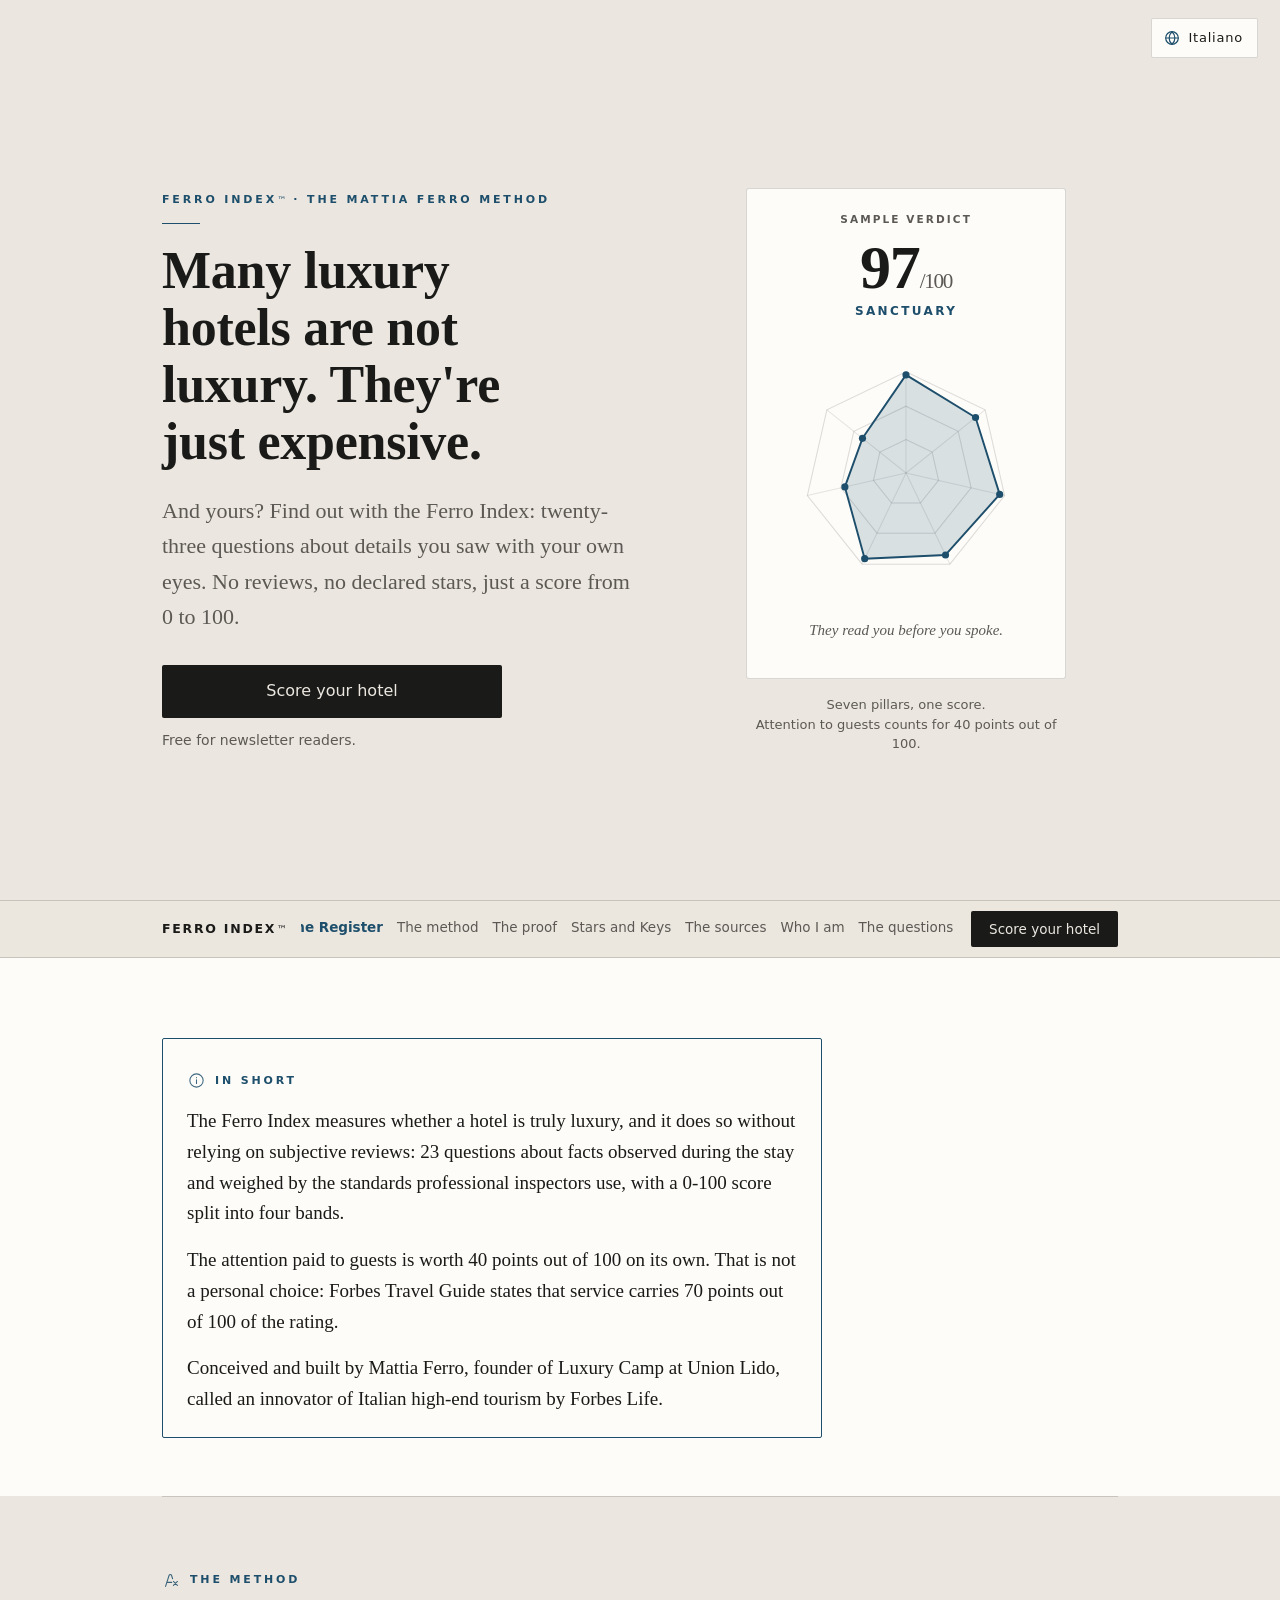
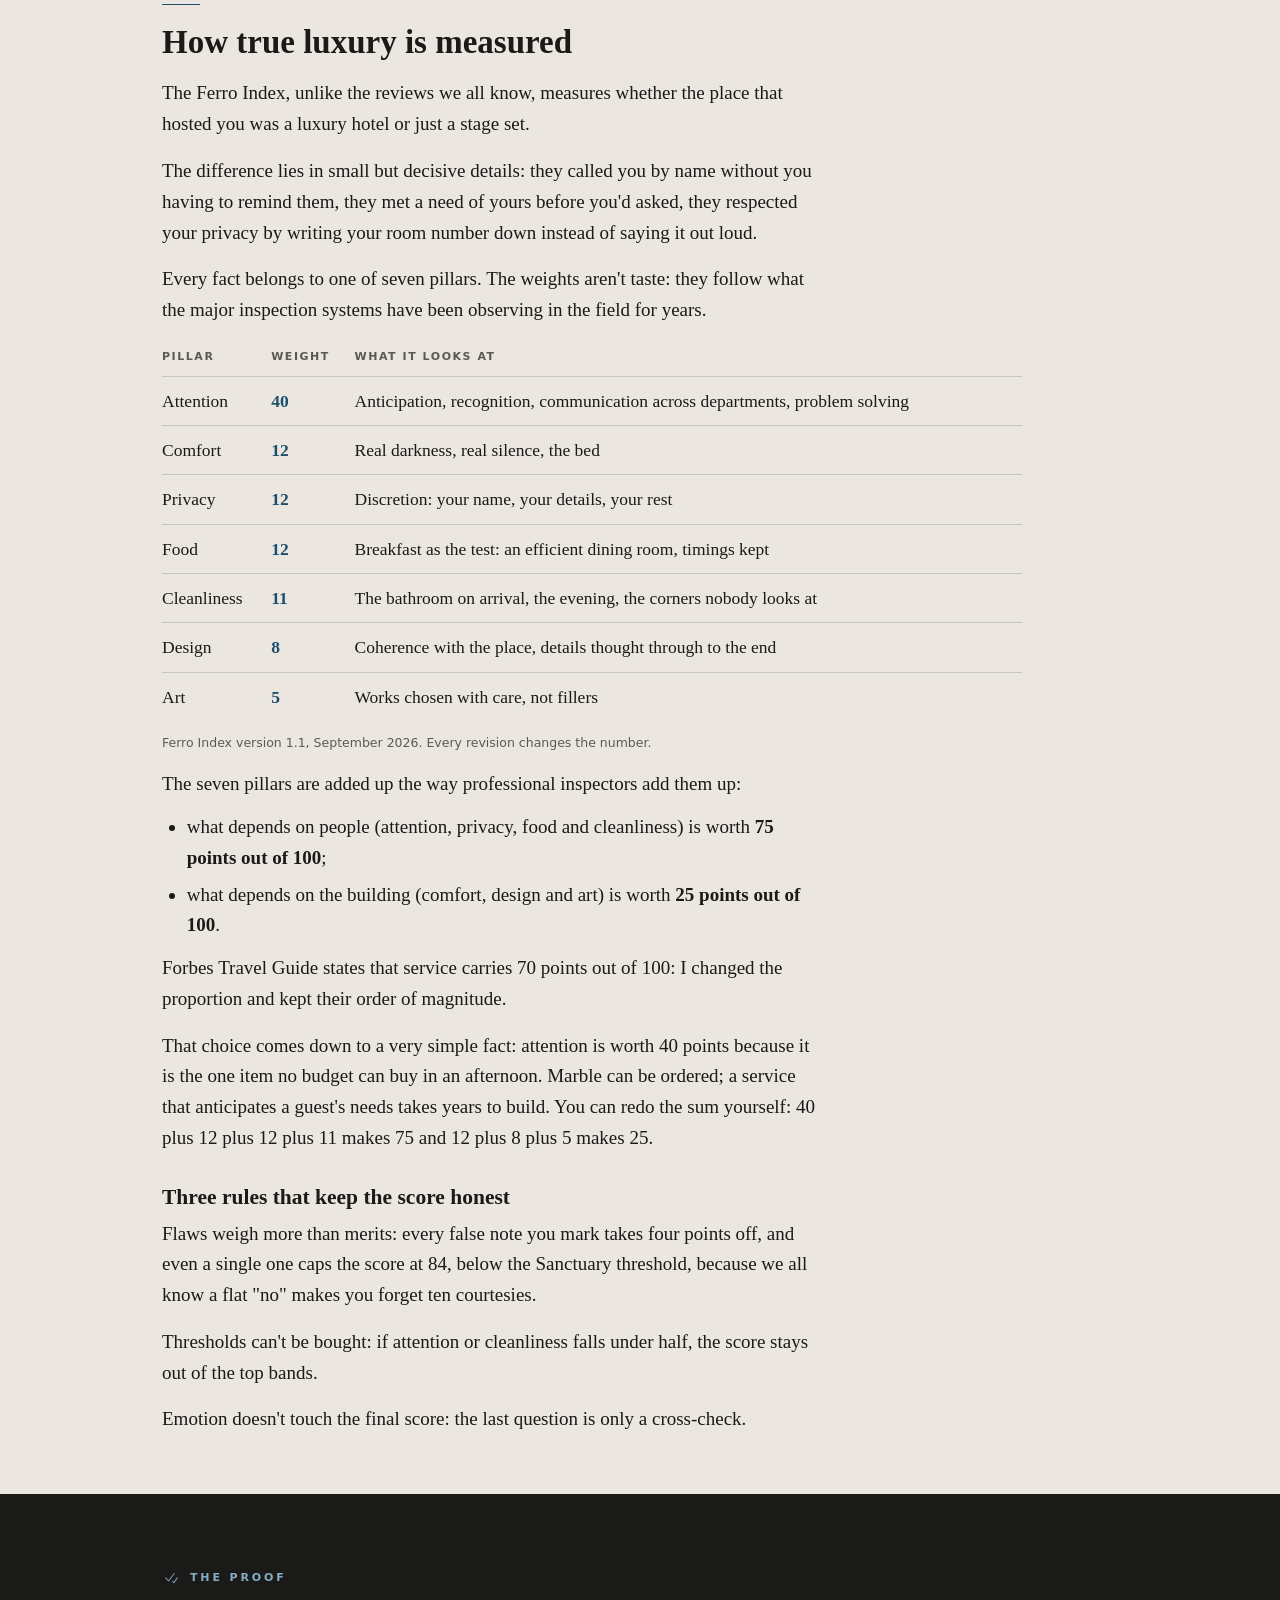
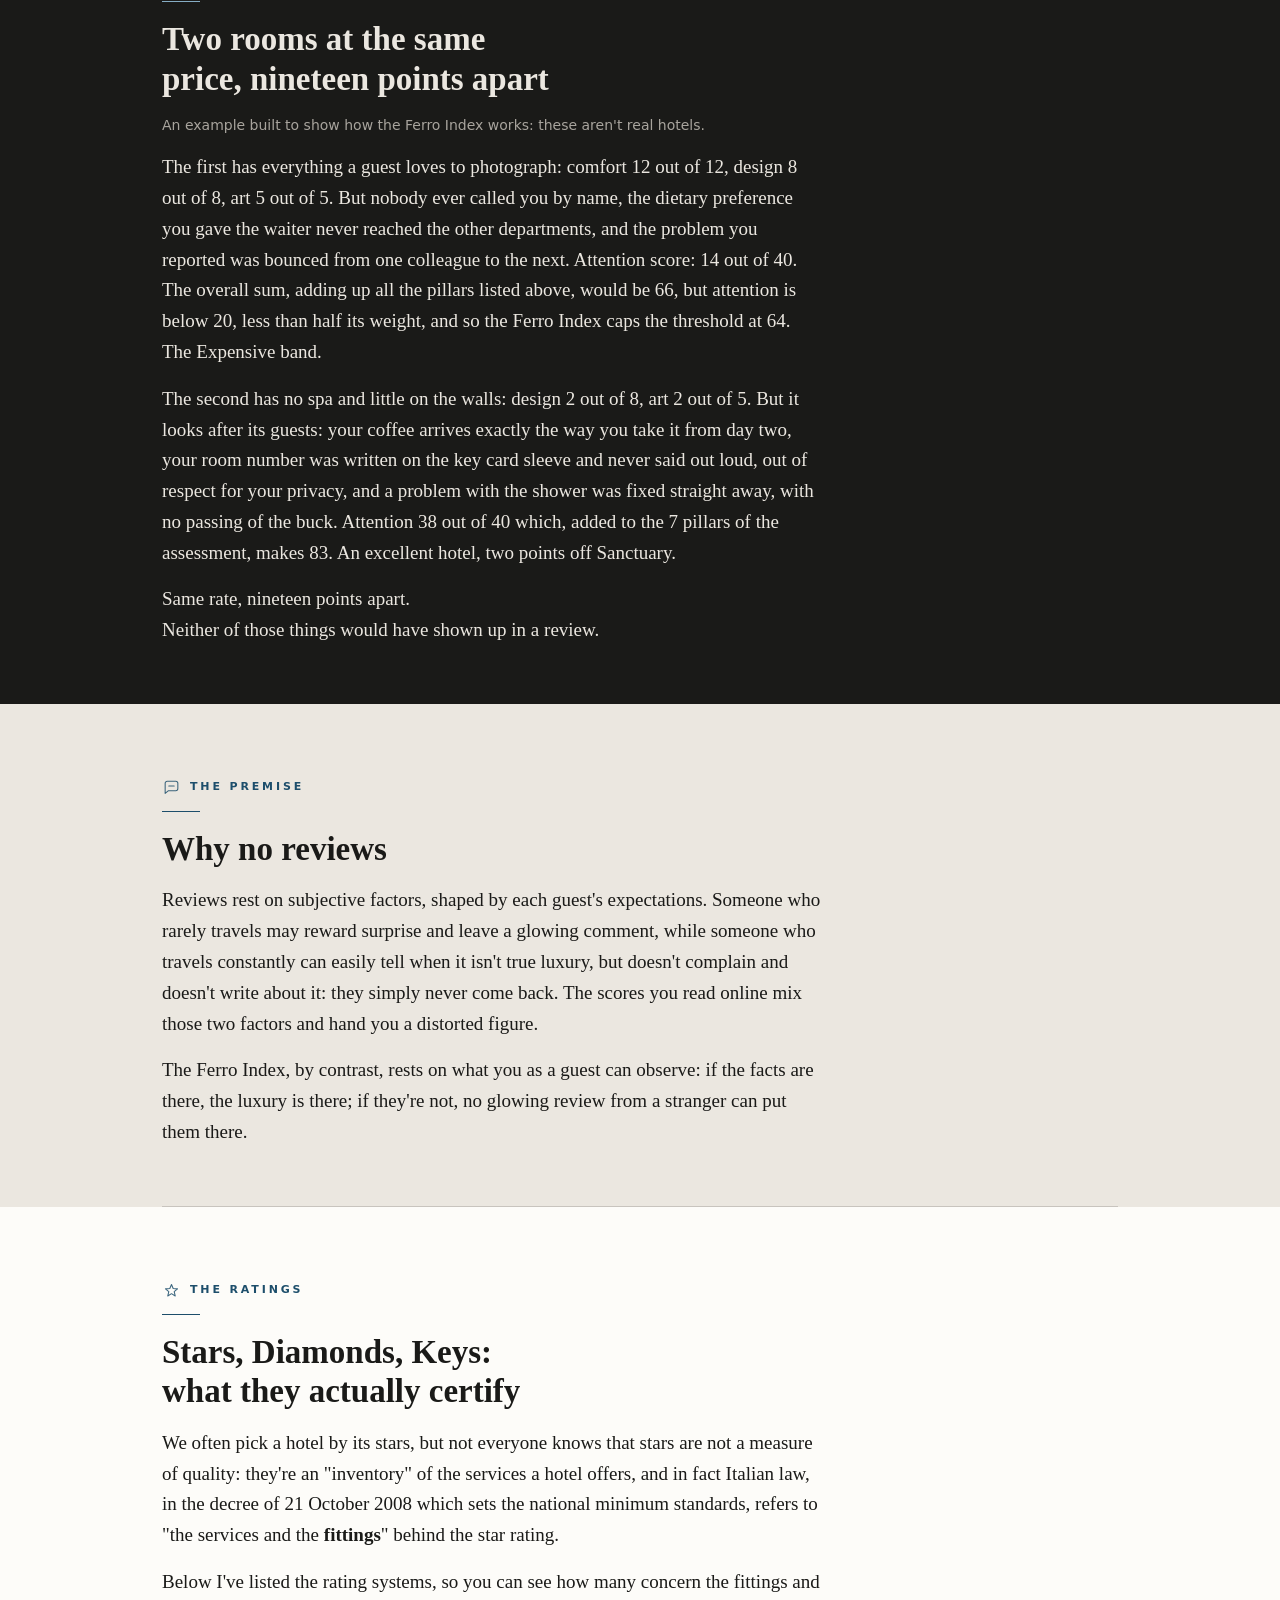
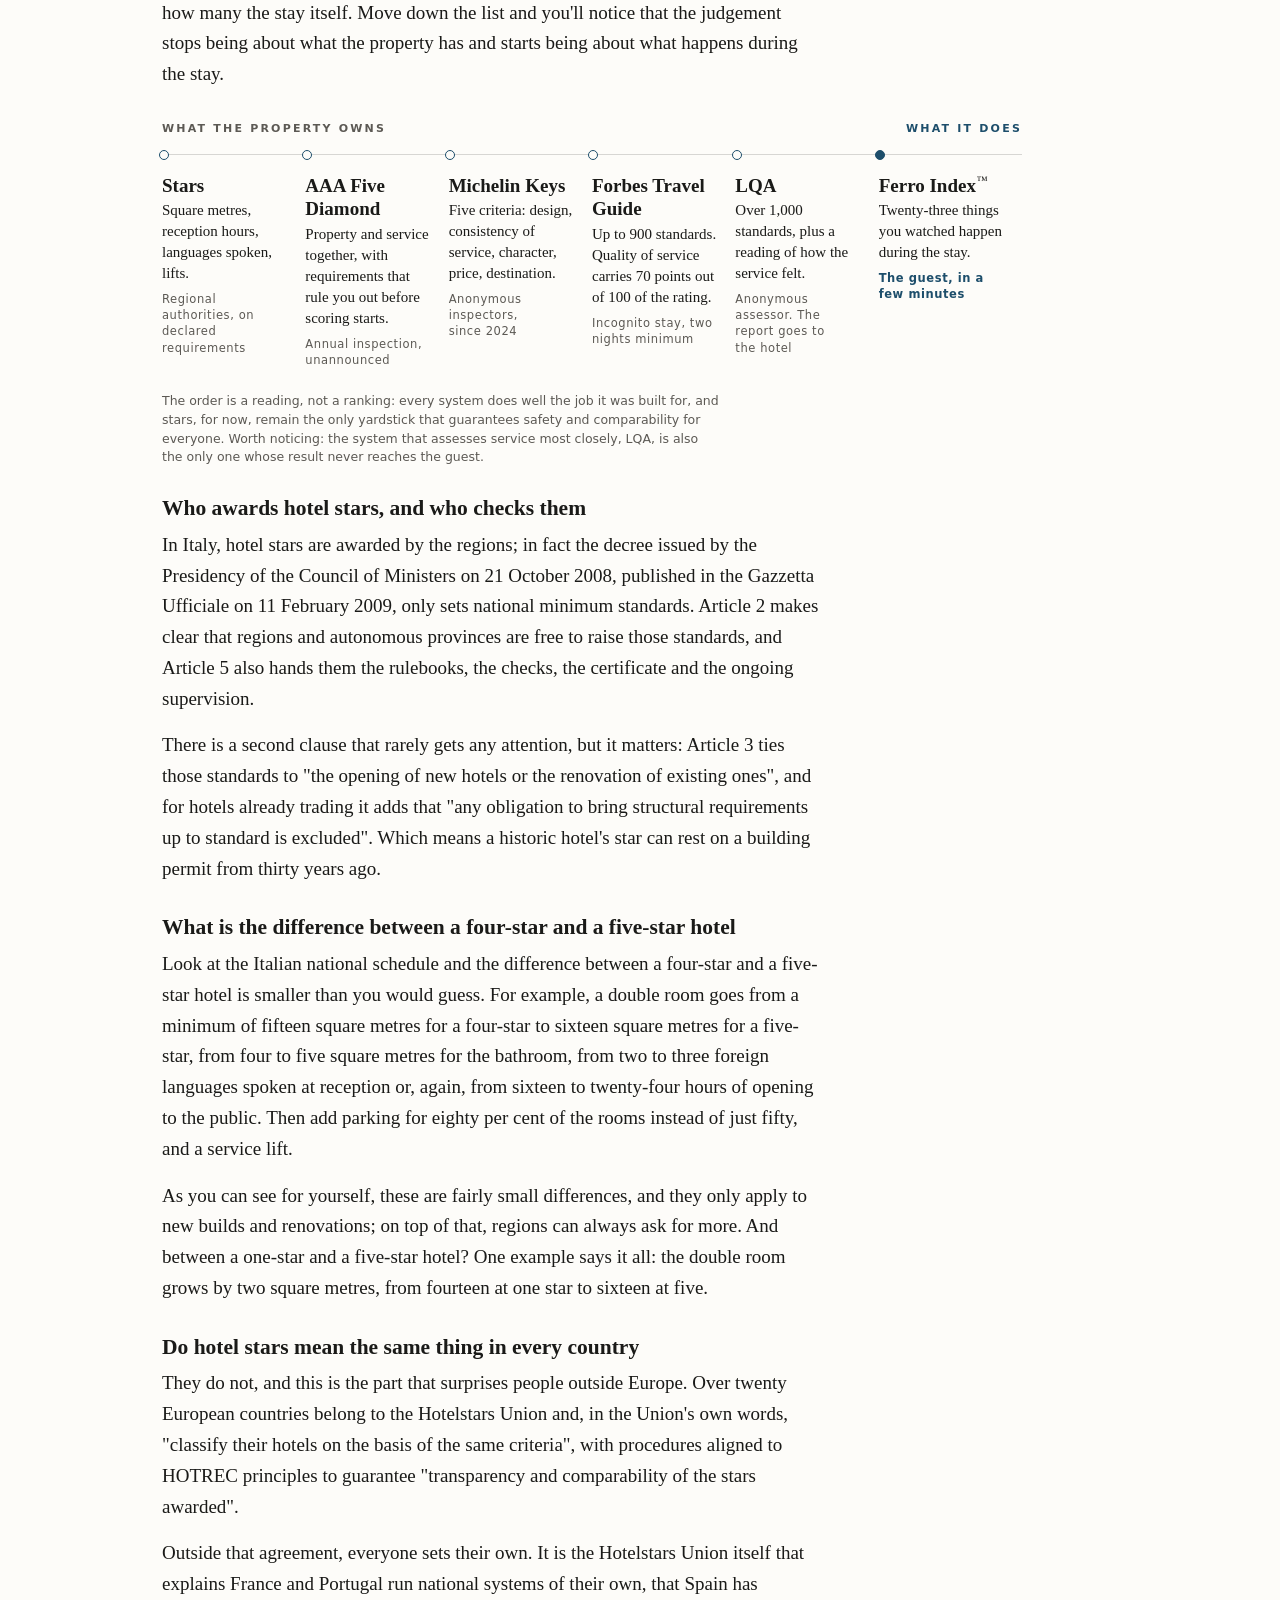
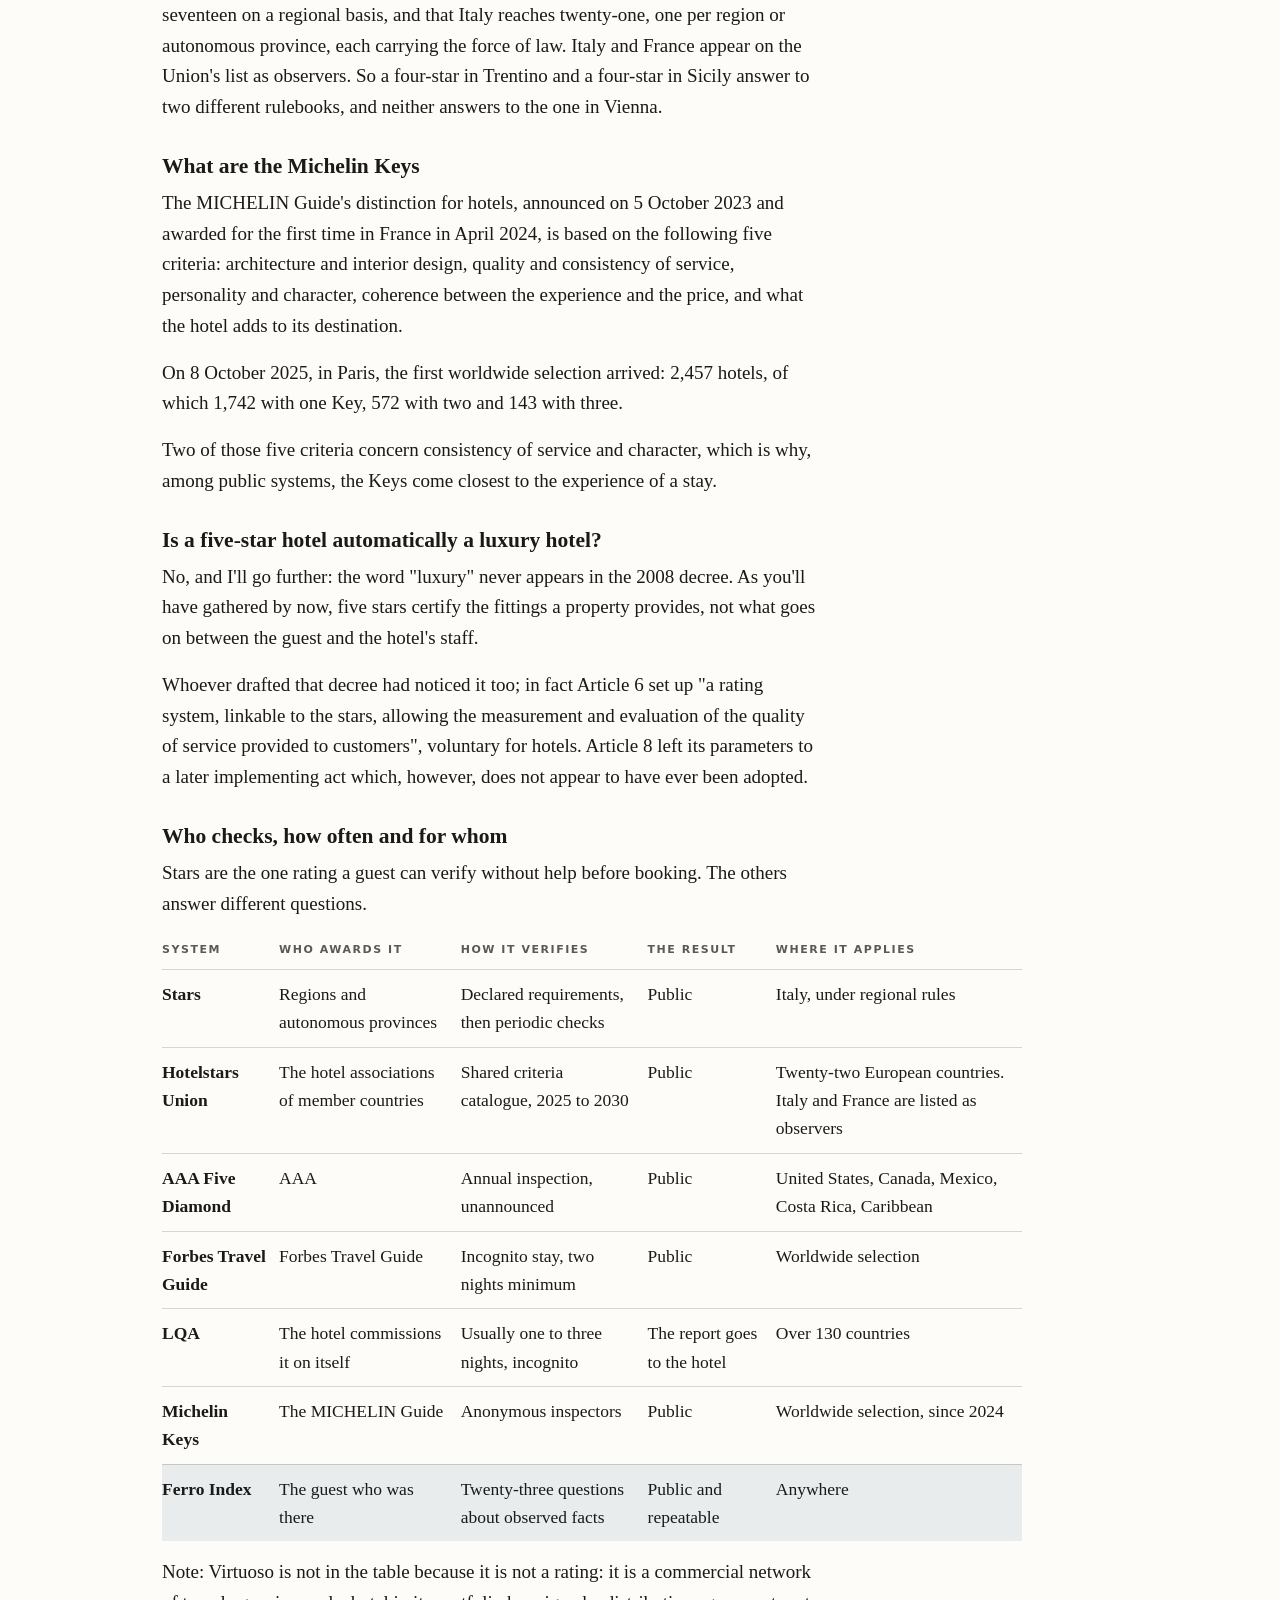
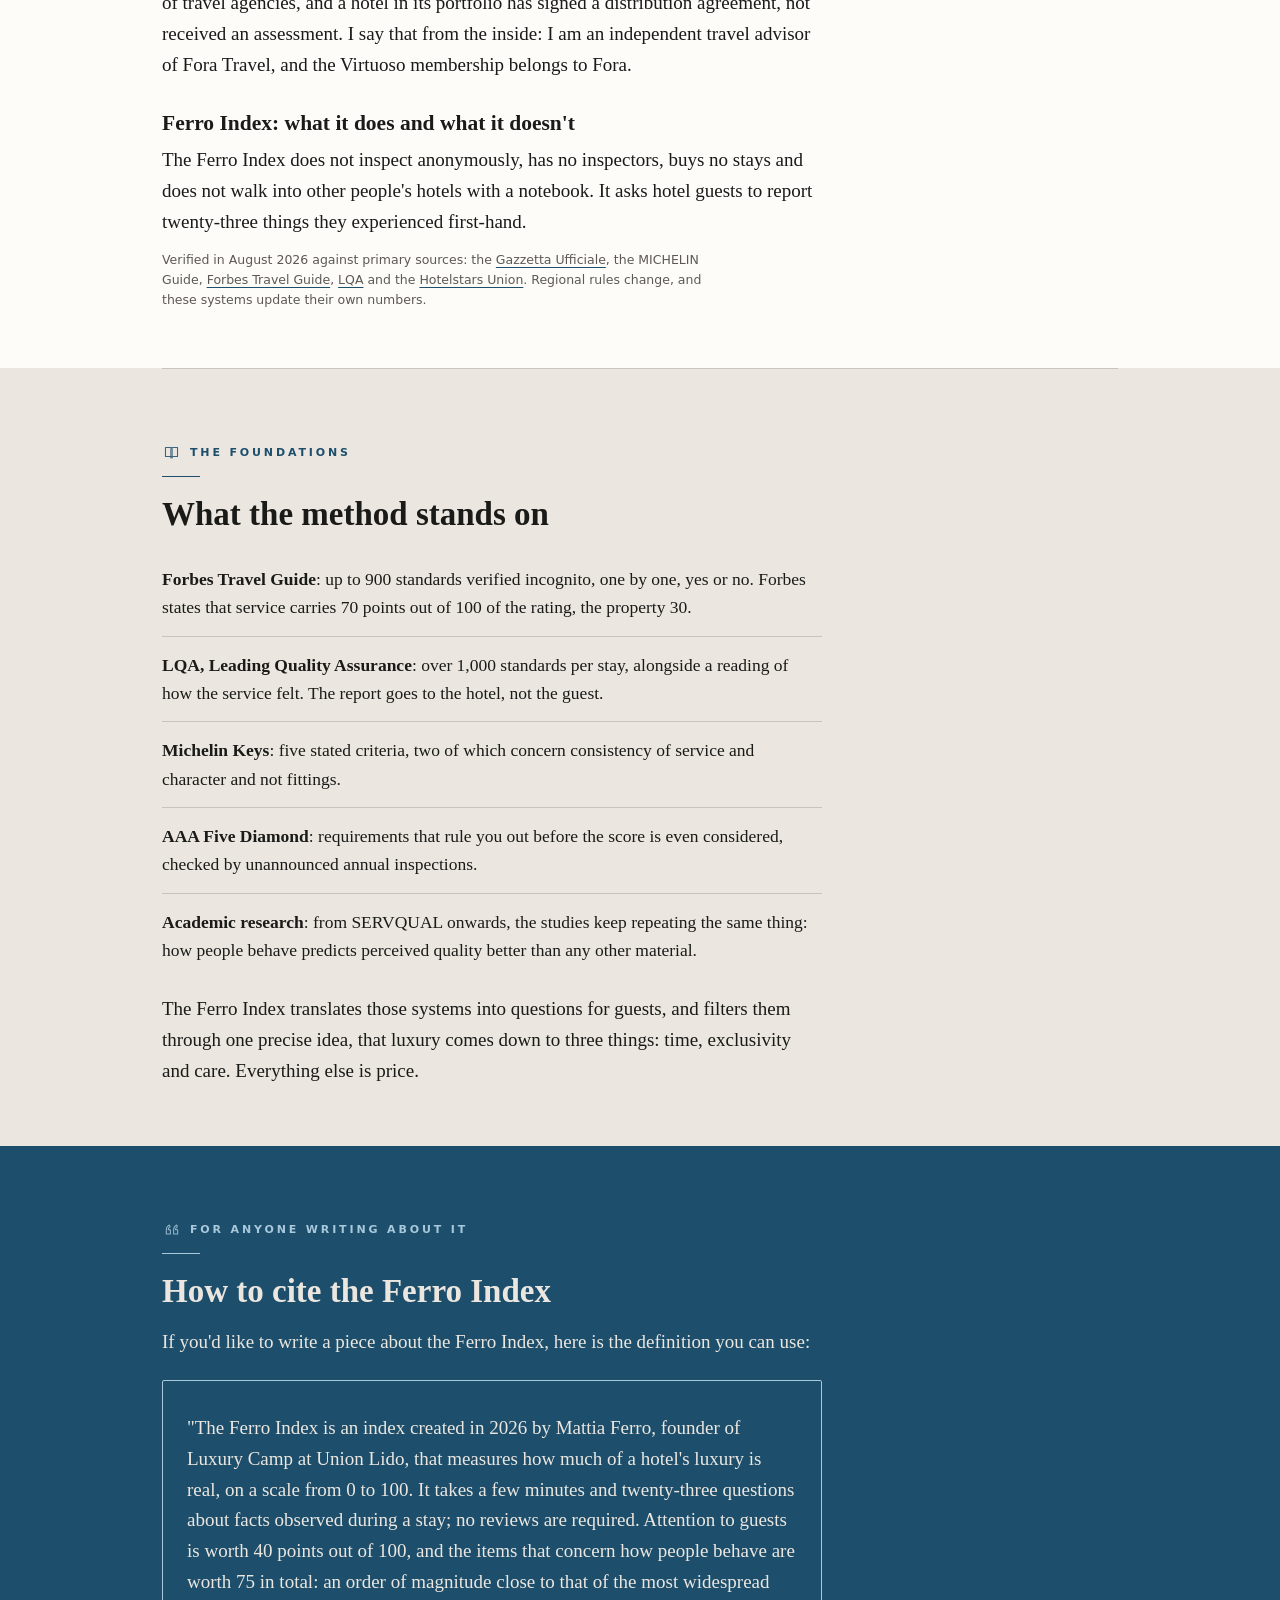
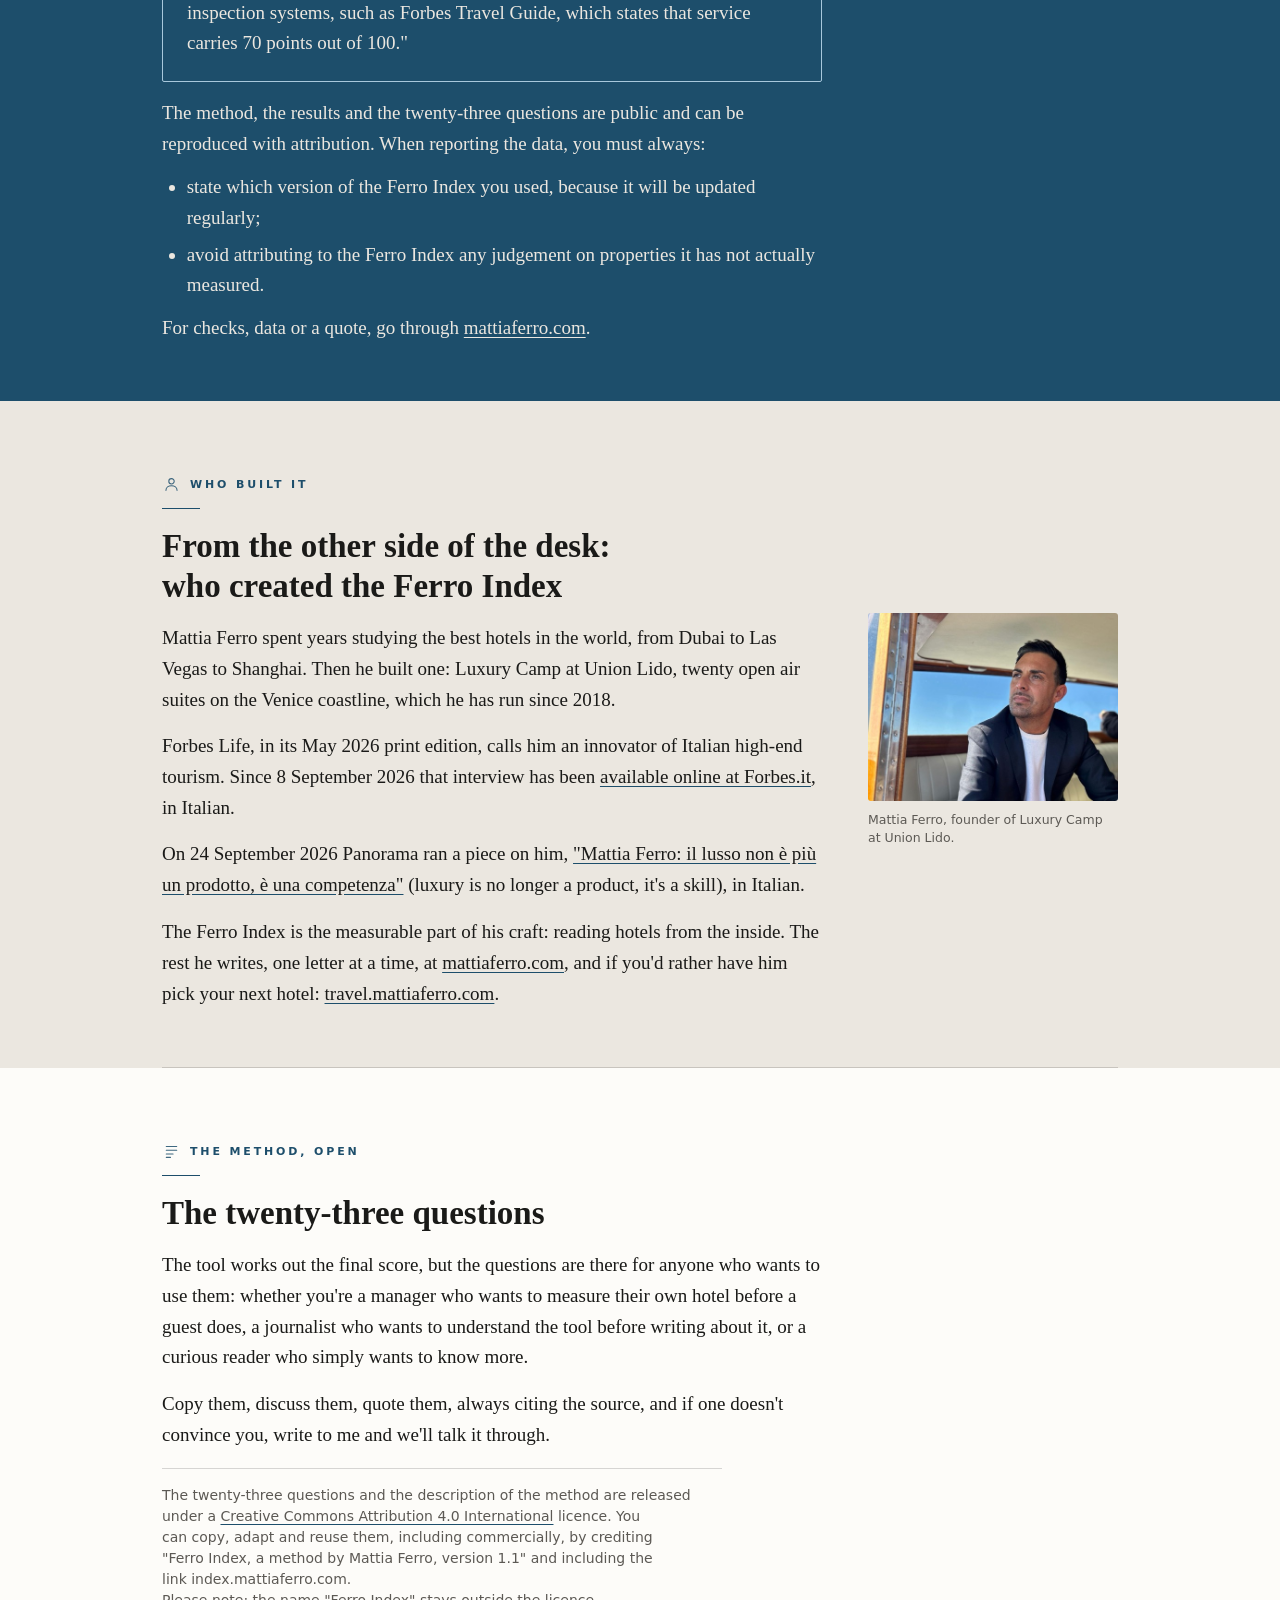
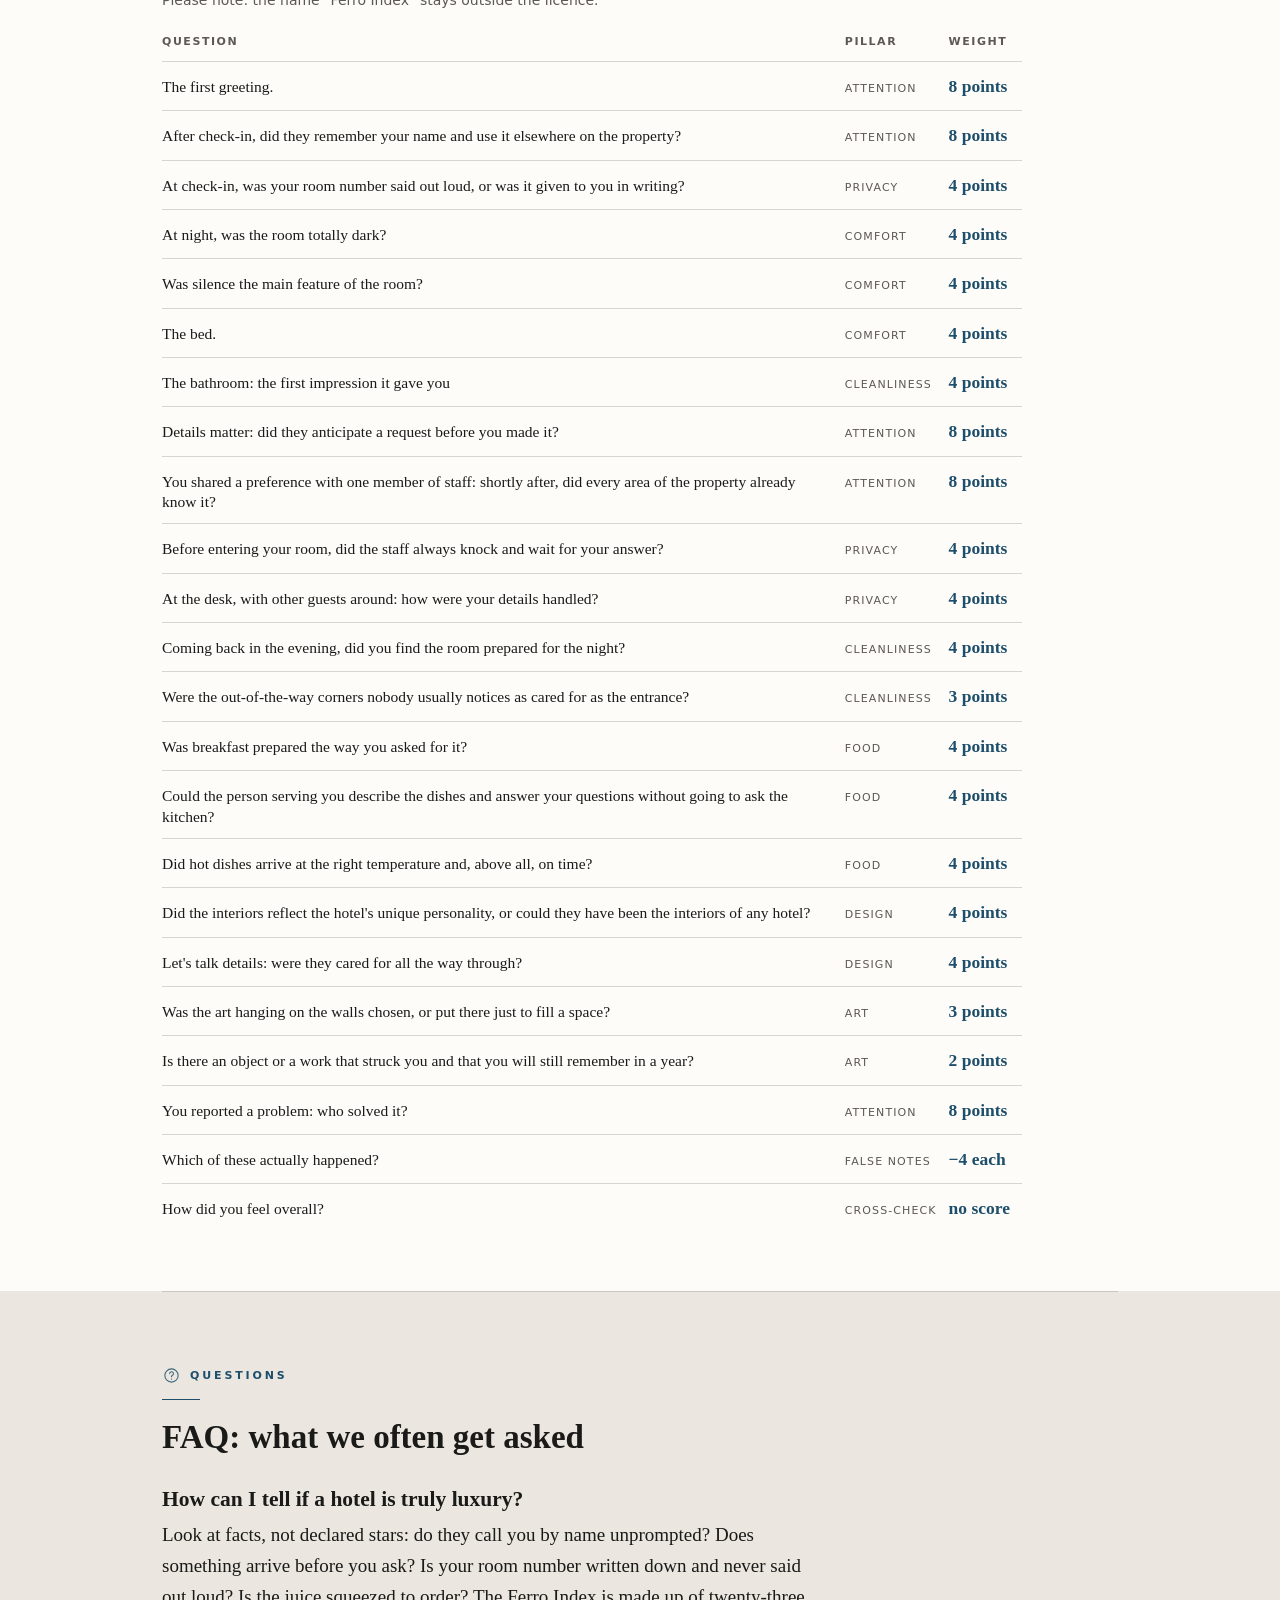
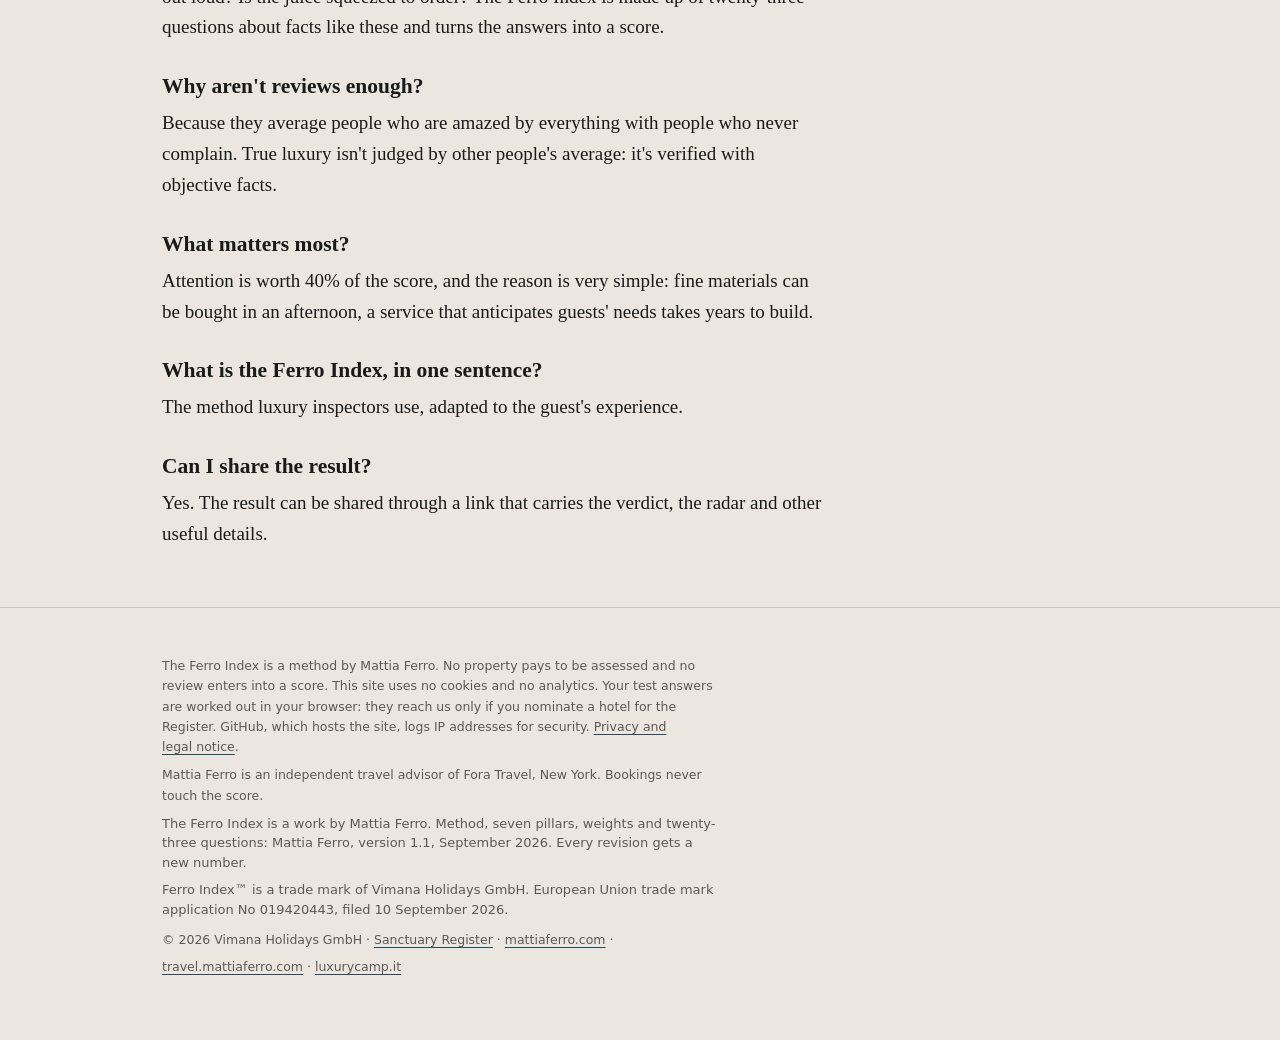
==== en/index.html @ b9bb9fd2 "Cancello, versione 91: in cima alla prima domanda la riga dell'ultimo passo (Substack può chiedere u" ====
<!DOCTYPE html>
<html lang="en">
<head>
<meta charset="utf-8">
<meta name="viewport" content="width=device-width, initial-scale=1">
<script>
/* Prima di ogni altra cosa: il browser non deve rimettere la pagina dove era.
   Va dichiarato qui, in testa, perche' il ripristino puo' scattare prima che
   il resto del codice esista. */
try { if ('scrollRestoration' in history) history.scrollRestoration = 'manual'; } catch (e) {}
</script>
<title>Ferro Index: find out if a hotel is truly luxury</title>
<meta name="description" content="23 questions about observable facts, no reviews, a score from 0 to 100. The Ferro Index is Mattia Ferro's method for telling true luxury from the merely expensive. A few minutes, free.">
<link rel="canonical" href="https://index.mattiaferro.com/en/">
<link rel="alternate" hreflang="it" href="https://index.mattiaferro.com/">
<link rel="alternate" hreflang="en" href="https://index.mattiaferro.com/en/">
<link rel="alternate" hreflang="x-default" href="https://index.mattiaferro.com/">
<meta property="og:type" content="website">
<meta property="og:title" content="Ferro Index: is your hotel true luxury, or just expensive?">
<meta property="og:description" content="23 questions about facts you saw with your own eyes. No reviews. A score from 0 to 100, in a few minutes.">
<meta property="og:url" content="https://index.mattiaferro.com/en/">
<meta property="og:locale" content="en_US">
<meta property="og:image" content="https://index.mattiaferro.com/assets/og-ferro-index-en.png">
<meta property="og:image:width" content="1200">
<meta property="og:image:height" content="630">
<meta property="og:image:alt" content="Ferro Index: is your hotel true luxury, or just expensive?">
<meta name="twitter:card" content="summary_large_image">
<meta name="theme-color" content="#ebe7e0">
<link rel="icon" href="/assets/favicon.svg" type="image/svg+xml">
<link rel="icon" href="/assets/favicon-32.png" sizes="32x32" type="image/png">
<link rel="icon" href="/assets/favicon-16.png" sizes="16x16" type="image/png">
<link rel="apple-touch-icon" href="/assets/apple-touch-icon.png">
<link rel="stylesheet" href="/assets/ferro.css?v=91">
<script type="application/ld+json">
{
  "@context": "https://schema.org",
  "@graph": [
    {
      "@type": "WebApplication",
      "@id": "https://index.mattiaferro.com/en/#app",
      "name": "Ferro Index",
      "url": "https://index.mattiaferro.com/en/",
      "description": "A free tool that measures whether a hotel is truly luxury: 23 questions about facts a guest can observe, weighted the way luxury hospitality inspectors weight them, a 0-100 score with no reviews involved.",
      "applicationCategory": "TravelApplication",
      "operatingSystem": "Web",
      "inLanguage": [
        "en",
        "it"
      ],
      "isAccessibleForFree": true,
      "offers": {
        "@type": "Offer",
        "price": "0",
        "priceCurrency": "EUR"
      },
      "author": {
        "@id": "https://index.mattiaferro.com/#mattiaferro"
      },
      "mentions": [
        {
          "@type": "Organization",
          "name": "MICHELIN Guide",
          "sameAs": "https://guide.michelin.com/"
        },
        {
          "@type": "Organization",
          "name": "Forbes Travel Guide",
          "sameAs": "https://www.forbestravelguide.com/"
        },
        {
          "@type": "Organization",
          "name": "AAA",
          "sameAs": "https://www.aaa.com/diamonds"
        },
        {
          "@type": "Organization",
          "name": "Hotelstars Union",
          "sameAs": "https://www.hotelstars.eu/"
        },
        {
          "@type": "Organization",
          "name": "Leading Quality Assurance",
          "sameAs": "https://lqagroup.com/"
        }
      ],
      "citation": [
        {
          "@type": "Legislation",
          "name": "Decreto 21 ottobre 2008, standard minimi nazionali per la classificazione alberghiera",
          "url": "https://www.gazzettaufficiale.it/eli/id/2009/02/11/09A01326/sg"
        },
        {
          "@type": "WebPage",
          "name": "Forbes Travel Guide, About",
          "url": "https://www.forbestravelguide.com/about"
        },
        {
          "@type": "WebPage",
          "name": "Hotelstars Union, FAQ",
          "url": "https://www.hotelstars.eu/about-us/faq"
        },
        {
          "@type": "WebPage",
          "name": "LQA, Hotel Assessments",
          "url": "https://lqagroup.com/hotel-assessments/"
        }
      ],
      "isBasedOn": {
        "@type": "Article",
        "name": "Stelle e Chiavi Michelin: cosa certificano davvero",
        "url": "https://www.mattiaferro.com/p/stelle-chiavi-michelin-lusso",
        "author": {
          "@id": "https://index.mattiaferro.com/#mattiaferro"
        }
      },
      "license": "https://creativecommons.org/licenses/by/4.0/",
      "softwareVersion": "1.1",
      "creator": {
        "@id": "https://index.mattiaferro.com/#mattiaferro"
      }
    },
    {
      "@type": "Person",
      "@id": "https://index.mattiaferro.com/#mattiaferro",
      "name": "Mattia Ferro",
      "jobTitle": "Founder of Luxury Camp at Union Lido, travel advisor",
      "description": "Founder and operator of Luxury Camp at Union Lido (Cavallino-Treporti, Venice), called an innovator of Italian high-end tourism by Forbes Life. Independent travel advisor of Fora Travel.",
      "url": "https://mattiaferro.com",
      "subjectOf": [
        {
          "@type": "NewsArticle",
          "headline": "Il vero lusso nel 2026 non è lo sfarzo: il metodo dell'imprenditore italiano che ha trasformato il glamping in alta hôtellerie",
          "url": "https://forbes.it/2026/09/08/mattia-ferro-nuovo-lusso-luxury-camp",
          "datePublished": "2026-09-08",
          "publisher": { "@type": "Organization", "name": "Forbes Italia" }
        },
        {
          "@type": "NewsArticle",
          "headline": "Mattia Ferro: il lusso non è più un prodotto, è una competenza",
          "url": "https://www.panorama.it/attualita/mattia-ferro-il-lusso-non-e-piu-un-prodotto-e-una-competenza",
          "datePublished": "2026-09-24",
          "inLanguage": "it",
          "publisher": { "@type": "Organization", "name": "Panorama", "url": "https://www.panorama.it/" }
        }
      ],
      "sameAs": [
        "https://mattiaferro.com",
        "https://travel.mattiaferro.com",
        "https://www.linkedin.com/in/mattiaferro",
        "https://luxurycamp.it"
      ]
    },
    {
      "@type": "FAQPage",
      "@id": "https://index.mattiaferro.com/en/#faq",
      "mainEntity": [
        {
          "@type": "Question",
          "name": "How can I tell if a hotel is truly luxury?",
          "acceptedAnswer": {
            "@type": "Answer",
            "text": "Look at facts, not declared stars: do they call you by name unprompted? Does something arrive before you ask? Is your room number written down and never said out loud? Is the juice squeezed to order? The Ferro Index is made up of twenty-three questions about facts like these and turns the answers into a score."
          }
        },
        {
          "@type": "Question",
          "name": "Why aren't reviews enough to judge a luxury hotel?",
          "acceptedAnswer": {
            "@type": "Answer",
            "text": "Because they average people who are amazed by everything with people who never complain. True luxury isn't judged by other people's average: it's verified with objective facts."
          }
        },
        {
          "@type": "Question",
          "name": "What matters most in a luxury hotel?",
          "acceptedAnswer": {
            "@type": "Answer",
            "text": "Attention is worth 40% of the score, and the reason is very simple: fine materials can be bought in an afternoon, a service that anticipates guests' needs takes years to build."
          }
        },
        {
          "@type": "Question",
          "name": "What is the Ferro Index?",
          "acceptedAnswer": {
            "@type": "Answer",
            "text": "The method luxury inspectors use, adapted to the guest's experience."
          }
        },
        {
          "@type": "Question",
          "name": "Can I share my Ferro Index result?",
          "acceptedAnswer": {
            "@type": "Answer",
            "text": "Yes. The result can be shared through a link that carries the verdict, the radar and other useful details."
          }
        },
        {
          "@type": "Question",
          "name": "Who awards hotel stars in Italy?",
          "acceptedAnswer": {
            "@type": "Answer",
            "text": "In Italy, hotel stars are awarded by the regions; in fact the decree issued by the Presidency of the Council of Ministers on 21 October 2008, published in the Gazzetta Ufficiale on 11 February 2009, only sets national minimum standards. Article 2 makes clear that regions and autonomous provinces are free to raise those standards, and Article 5 also hands them the rulebooks, the checks, the certificate and the ongoing supervision. There is a second clause that rarely gets any attention, but it matters: Article 3 ties those standards to \"the opening of new hotels or the renovation of existing ones\", and for hotels already trading it adds that \"any obligation to bring structural requirements up to standard is excluded\". Which means a historic hotel's star can rest on a building permit from thirty years ago."
          }
        },
        {
          "@type": "Question",
          "name": "What is the difference between a 4-star and a 5-star hotel?",
          "acceptedAnswer": {
            "@type": "Answer",
            "text": "Look at the Italian national schedule and the difference between a four-star and a five-star hotel is smaller than you would guess. For example, a double room goes from a minimum of fifteen square metres for a four-star to sixteen square metres for a five-star, from four to five square metres for the bathroom, from two to three foreign languages spoken at reception or, again, from sixteen to twenty-four hours of opening to the public. Then add parking for eighty per cent of the rooms instead of just fifty, and a service lift. As you can see for yourself, these are fairly small differences, and they only apply to new builds and renovations; on top of that, regions can always ask for more. And between a one-star and a five-star hotel? One example says it all: the double room grows by two square metres, from fourteen at one star to sixteen at five."
          }
        },
        {
          "@type": "Question",
          "name": "Do hotel stars mean the same thing in every country?",
          "acceptedAnswer": {
            "@type": "Answer",
            "text": "They do not, and this is the part that surprises people outside Europe. Over twenty European countries belong to the Hotelstars Union and, in the Union's own words, \"classify their hotels on the basis of the same criteria\", with procedures aligned to HOTREC principles to guarantee \"transparency and comparability of the stars awarded\". Outside that agreement, everyone sets their own. It is the Hotelstars Union itself that explains France and Portugal run national systems of their own, that Spain has seventeen on a regional basis, and that Italy reaches twenty-one, one per region or autonomous province, each carrying the force of law. Italy and France appear on the Union's list as observers. So a four-star in Trentino and a four-star in Sicily answer to two different rulebooks, and neither answers to the one in Vienna."
          }
        },
        {
          "@type": "Question",
          "name": "What are the Michelin Keys?",
          "acceptedAnswer": {
            "@type": "Answer",
            "text": "The MICHELIN Guide's distinction for hotels, announced on 5 October 2023 and awarded for the first time in France in April 2024, is based on the following five criteria: architecture and interior design, quality and consistency of service, personality and character, coherence between the experience and the price, and what the hotel adds to its destination. On 8 October 2025, in Paris, the first worldwide selection arrived: 2,457 hotels, of which 1,742 with one Key, 572 with two and 143 with three. Two of those five criteria concern consistency of service and character, which is why, among public systems, the Keys come closest to the experience of a stay."
          }
        }
      ]
    }
  ]
}
</script>
</head>
<body>

<div class="progress" id="progress"></div>

<a class="lang lang-bottone" href="/" hreflang="it" lang="it"><svg class="lang-icona" viewBox="0 0 16 16" aria-hidden="true" focusable="false"><circle cx="8" cy="8" r="6.3"/><path d="M1.7 8h12.6M8 1.7c1.9 1.7 2.9 3.9 2.9 6.3s-1 4.6-2.9 6.3C6.1 12.6 5.1 10.4 5.1 8S6.1 3.4 8 1.7z"/></svg>Italiano</a>

<div class="wrap" id="top">

  <header class="hero" id="hero">
    <div class="hero-testo">
    <p class="occhiello"><span>Ferro Index<span class="tm">™</span> · The&nbsp;Mattia Ferro method</span></p>
    <hr class="filetto">
    <h1>Many luxury hotels are not luxury. They're just expensive.</h1>
    <p class="sotto">And yours? Find out with the Ferro Index: twenty-three questions about details you saw with your own eyes. No reviews, no declared stars, just a score from 0 to 100.</p>
    <button class="btn" data-start type="button">Score your hotel</button>
    <p class="micro">Free for newsletter readers.</p>
  </div>
  <div class="hero-figura">
    <div class="anteprima">
      <p class="anteprima-eti">Sample verdict</p>
      <div class="anteprima-num"><span class="cifra">97</span><span class="su">/100</span></div>
      <p class="anteprima-fascia">Sanctuary</p>
      <div id="radar-vivo" class="radar-vivo"></div>
      <p class="anteprima-nota">They read you before you spoke.</p>
    </div>
    <p class="figura-dida">Seven pillars, one score.<br>Attention to guests counts for 40 points out of 100.</p>
    </div>
  </header>
  </div>

<nav class="menu" id="menu" aria-label="Sections">
  <div class="menu-wrap">
    <a class="menu-marchio" href="#top">Ferro Index<span class="tm">™</span></a>
    <div class="menu-voci">
      <a class="menu-registro" href="/en/sanctuaries/"><svg class="spunta" viewBox="0 0 16 16" aria-hidden="true" focusable="false"><circle cx="8" cy="8" r="8"/><path d="M4.6 8.3l2.2 2.2 4.6-4.9" fill="none" stroke="#fff" stroke-width="1.7" stroke-linecap="round" stroke-linejoin="round"/></svg>The Register</a>
      <a href="#metodo">The method</a>
      <a href="#prova">The proof</a>
      <a href="#classificazioni">Stars and Keys</a>
      <a href="#fonti">The sources</a>
      <a href="#autore">Who I am</a>
      <a href="#domande">The questions</a>
    </div>
    <button class="menu-cta" data-start type="button">Score your hotel</button>
  </div>
</nav>

  <main class="wrap" id="contenuto">

  <div id="app"></div>
  <div id="announce" class="sr-only" aria-live="polite"></div>

  <noscript><p class="micro">The test needs JavaScript. The method, though, you can read below.</p></noscript>

  <section class="blocco chiara" id="inbreve">
    <div class="inbreve">
      <p class="occhiello"><svg class="sez-segno" viewBox="0 0 24 24" aria-hidden="true" fill="none" stroke="currentColor" stroke-width="1.35" stroke-linecap="round" stroke-linejoin="round"><circle cx="12" cy="12" r="8.4"/><path d="M12 8.2v.2M12 11.2v4.6"/></svg>In short</p>
      <p>The Ferro Index measures whether a hotel is truly luxury, and it does so without relying on subjective reviews: 23 questions about facts observed during the stay and weighed by the standards professional inspectors use, with a 0-100 score split into four bands.</p>
      <p>The attention paid to guests is worth 40 points out of 100 on its own. That is not a personal choice: Forbes Travel Guide states that service carries 70 points out of 100 of the rating.</p>
      <p>Conceived and built by Mattia Ferro, founder of Luxury Camp at Union Lido, called an innovator of Italian high-end tourism by Forbes Life.</p>
    </div>
  </section>

  <section class="blocco" id="metodo">
    <p class="occhiello"><svg class="sez-segno" viewBox="0 0 24 24" aria-hidden="true" fill="none" stroke="currentColor" stroke-width="1.35" stroke-linecap="round" stroke-linejoin="round"><path d="M4.5 19.5L9 5.4a1.6 1.6 0 0 1 3 0l1.4 4.4"/><path d="M6.6 14.4h5.6"/><path d="M14.4 13.2l5.1 5.1M19.5 13.2l-5.1 5.1"/></svg>The method</p>
    <hr class="filetto">
    <h2>How true luxury is measured</h2>
    <p>The Ferro Index, unlike the reviews we all know, measures whether the place that hosted you was a luxury hotel or just a stage set.</p>
    <p>The difference lies in small but decisive details: they called you by name without you having to remind them, they met a need of yours before you'd asked, they respected your privacy by writing your room number down instead of saying it out loud.</p>
    <p>Every fact belongs to one of seven pillars. The weights aren't taste: they follow what the major inspection systems have been observing in the field for years.</p>

    <table class="pesi">
      <thead><tr><th>Pillar</th><th>Weight</th><th>What it looks at</th></tr></thead>
      <tbody>
        <tr><td>Attention</td><td class="num">40</td><td>Anticipation, recognition, communication across departments, problem solving</td></tr>
        <tr><td>Comfort</td><td class="num">12</td><td>Real darkness, real silence, the bed</td></tr>
        <tr><td>Privacy</td><td class="num">12</td><td>Discretion: your name, your details, your rest</td></tr>
        <tr><td>Food</td><td class="num">12</td><td>Breakfast as the test: an efficient dining room, timings kept</td></tr>
        <tr><td>Cleanliness</td><td class="num">11</td><td>The bathroom on arrival, the evening, the corners nobody looks at</td></tr>
        <tr><td>Design</td><td class="num">8</td><td>Coherence with the place, details thought through to the end</td></tr>
        <tr><td>Art</td><td class="num">5</td><td>Works chosen with care, not fillers</td></tr>
      </tbody>
    </table>
    <p class="didascalia">Ferro Index version 1.1, September 2026. Every revision changes the number.</p>

    <p>The seven pillars are added up the way professional inspectors add them up:</p>
    <ul class="elenco-metodo">
      <li>what depends on people (attention, privacy, food and cleanliness) is worth <strong>75 points out of 100</strong>;</li>
      <li>what depends on the building (comfort, design and art) is worth <strong>25 points out of 100</strong>.</li>
    </ul>
    <p>Forbes Travel Guide states that service carries 70 points out of 100: I changed the proportion and kept their order of magnitude.</p>
    <p>That choice comes down to a very simple fact: attention is worth 40 points because it is the one item no budget can buy in an afternoon. Marble can be ordered; a service that anticipates a guest's needs takes years to build. You can redo the sum yourself: 40 plus 12 plus 12 plus 11 makes 75 and 12 plus 8 plus 5 makes 25.</p>

    <h3>Three rules that keep the score honest</h3>
    <p>Flaws weigh more than merits: every false note you mark takes four points off, and even a single one caps the score at 84, below the Sanctuary threshold, because we all know a flat "no" makes you forget ten courtesies.</p>
    <p>Thresholds can't be bought: if attention or cleanliness falls under half, the score stays out of the top bands.</p>
    <p>Emotion doesn't touch the final score: the last question is only a cross-check.</p>
  </section>

  <section class="blocco scura" id="prova">
    <p class="occhiello"><svg class="sez-segno" viewBox="0 0 24 24" aria-hidden="true" fill="none" stroke="currentColor" stroke-width="1.35" stroke-linecap="round" stroke-linejoin="round"><path d="M4.6 12.5l3.8 3.8 7-9.4"/><path d="M13.4 16.8l1.6 1.6 4.4-6"/></svg>The proof</p>
    <hr class="filetto">
    <h2>Two rooms at the same price, nineteen points apart</h2>
    <p class="micro">An example built to show how the Ferro Index works: these aren't real hotels.</p>
    <p>The first has everything a guest loves to photograph: comfort 12 out of 12, design 8 out of 8, art 5 out of 5. But nobody ever called you by name, the dietary preference you gave the waiter never reached the other departments, and the problem you reported was bounced from one colleague to the next. Attention score: 14 out of 40. The overall sum, adding up all the pillars listed above, would be 66, but attention is below 20, less than half its weight, and so the Ferro Index caps the threshold at 64. The Expensive band.</p>
    <p>The second has no spa and little on the walls: design 2 out of 8, art 2 out of 5. But it looks after its guests: your coffee arrives exactly the way you take it from day two, your room number was written on the key card sleeve and never said out loud, out of respect for your privacy, and a problem with the shower was fixed straight away, with no passing of the buck. Attention 38 out of 40 which, added to the 7 pillars of the assessment, makes 83. An excellent hotel, two points off Sanctuary.</p>
    <p>Same rate, nineteen points apart.<br>Neither of those things would have shown up in a review.</p>
  </section>

  <section class="blocco" id="recensioni">
    <p class="occhiello"><svg class="sez-segno" viewBox="0 0 24 24" aria-hidden="true" fill="none" stroke="currentColor" stroke-width="1.35" stroke-linecap="round" stroke-linejoin="round"><path d="M20 13.4a2.6 2.6 0 0 1-2.6 2.6H8.2L4 19.4V6.6A2.6 2.6 0 0 1 6.6 4h10.8A2.6 2.6 0 0 1 20 6.6Z"/><path d="M8.6 10.2h6.8"/></svg>The premise</p>
    <hr class="filetto">
    <h2>Why no reviews</h2>
    <p>Reviews rest on subjective factors, shaped by each guest's expectations. Someone who rarely travels may reward surprise and leave a glowing comment, while someone who travels constantly can easily tell when it isn't true luxury, but doesn't complain and doesn't write about it: they simply never come back. The scores you read online mix those two factors and hand you a distorted figure.</p>
    <p>The Ferro Index, by contrast, rests on what you as a guest can observe: if the facts are there, the luxury is there; if they're not, no glowing review from a stranger can put them there.</p>
  </section>

  <section class="blocco chiara" id="classificazioni">
    <p class="occhiello"><svg class="sez-segno" viewBox="0 0 24 24" aria-hidden="true" fill="none" stroke="currentColor" stroke-width="1.35" stroke-linecap="round" stroke-linejoin="round"><path d="M12 4.4 14.12 9.49 19.61 9.93 15.42 13.51 16.7 18.87 12 16 7.3 18.87 8.58 13.51 4.39 9.93 9.88 9.49Z"/></svg>The ratings</p>
    <hr class="filetto">
    <h2>Stars, Diamonds, Keys: what they actually certify</h2>
    <p>We often pick a hotel by its stars, but not everyone knows that stars are not a measure of quality: they're an "inventory" of the services a hotel offers, and in fact Italian law, in the decree of 21 October 2008 which sets the national minimum standards, refers to "the services and the <strong>fittings</strong>" behind the star rating.</p>
    <p>Below I've listed the rating systems, so you can see how many concern the fittings and how many the stay itself. Move down the list and you'll notice that the judgement stops being about what the property has and starts being about what happens during the stay.</p>

    <figure class="scala" aria-label="Rating systems, from those measuring fittings to those measuring the stay">
      <p class="polo polo-a">What the property owns</p>
      <ol class="scala-lista">
        <li class="scala-voce" style="--r:0">
          <p class="scala-nome">Stars</p>
          <p class="scala-cosa">Square metres, reception hours, languages spoken, lifts.</p>
          <p class="scala-chi">Regional authorities, on declared requirements</p>
        </li>
        <li class="scala-voce" style="--r:1">
          <p class="scala-nome">AAA Five Diamond</p>
          <p class="scala-cosa">Property and service together, with requirements that rule you out before scoring starts.</p>
          <p class="scala-chi">Annual inspection, unannounced</p>
        </li>
        <li class="scala-voce" style="--r:2">
          <p class="scala-nome">Michelin Keys</p>
          <p class="scala-cosa">Five criteria: design, consistency of service, character, price, destination.</p>
          <p class="scala-chi">Anonymous inspectors, since 2024</p>
        </li>
        <li class="scala-voce" style="--r:3">
          <p class="scala-nome">Forbes Travel Guide</p>
          <p class="scala-cosa">Up to 900 standards. Quality of service carries 70 points out of 100 of the rating.</p>
          <p class="scala-chi">Incognito stay, two nights minimum</p>
        </li>
        <li class="scala-voce" style="--r:4">
          <p class="scala-nome">LQA</p>
          <p class="scala-cosa">Over 1,000 standards, plus a reading of how the service felt.</p>
          <p class="scala-chi">Anonymous assessor. The report goes to the hotel</p>
        </li>
        <li class="scala-voce qui" style="--r:5">
          <p class="scala-nome">Ferro Index<span class="tm">™</span></p>
          <p class="scala-cosa">Twenty-three things you watched happen during the stay.</p>
          <p class="scala-chi">The guest, in a few minutes</p>
        </li>
      </ol>
      <p class="polo polo-b">What it does</p>
      <figcaption>The order is a reading, not a ranking: every system does well the job it was built for, and stars, for now, remain the only yardstick that guarantees safety and comparability for everyone. Worth noticing: the system that assesses service most closely, LQA, is also the only one whose result never reaches the guest.</figcaption>
    </figure>

    <h3>Who awards hotel stars, and who checks them</h3>
    <p>In Italy, hotel stars are awarded by the regions; in fact the decree issued by the Presidency of the Council of Ministers on 21 October 2008, published in the Gazzetta Ufficiale on 11 February 2009, only sets national minimum standards. Article 2 makes clear that regions and autonomous provinces are free to raise those standards, and Article 5 also hands them the rulebooks, the checks, the certificate and the ongoing supervision.</p>
    <p>There is a second clause that rarely gets any attention, but it matters: Article 3 ties those standards to "the opening of new hotels or the renovation of existing ones", and for hotels already trading it adds that "any obligation to bring structural requirements up to standard is excluded". Which means a historic hotel's star can rest on a building permit from thirty years ago.</p>

    <h3>What is the difference between a four-star and a five-star hotel</h3>
    <p>Look at the Italian national schedule and the difference between a four-star and a five-star hotel is smaller than you would guess. For example, a double room goes from a minimum of fifteen square metres for a four-star to sixteen square metres for a five-star, from four to five square metres for the bathroom, from two to three foreign languages spoken at reception or, again, from sixteen to twenty-four hours of opening to the public. Then add parking for eighty per cent of the rooms instead of just fifty, and a service lift.</p>
    <p>As you can see for yourself, these are fairly small differences, and they only apply to new builds and renovations; on top of that, regions can always ask for more. And between a one-star and a five-star hotel? One example says it all: the double room grows by two square metres, from fourteen at one star to sixteen at five.</p>

    <h3>Do hotel stars mean the same thing in every country</h3>
    <p>They do not, and this is the part that surprises people outside Europe. Over twenty European countries belong to the Hotelstars Union and, in the Union's own words, "classify their hotels on the basis of the same criteria", with procedures aligned to HOTREC principles to guarantee "transparency and comparability of the stars awarded".</p>
    <p>Outside that agreement, everyone sets their own. It is the Hotelstars Union itself that explains France and Portugal run national systems of their own, that Spain has seventeen on a regional basis, and that Italy reaches twenty-one, one per region or autonomous province, each carrying the force of law. Italy and France appear on the Union's list as observers. So a four-star in Trentino and a four-star in Sicily answer to two different rulebooks, and neither answers to the one in Vienna.</p>

    <h3>What are the Michelin Keys</h3>
    <p>The MICHELIN Guide's distinction for hotels, announced on 5 October 2023 and awarded for the first time in France in April 2024, is based on the following five criteria: architecture and interior design, quality and consistency of service, personality and character, coherence between the experience and the price, and what the hotel adds to its destination.</p>
    <p>On 8 October 2025, in Paris, the first worldwide selection arrived: 2,457 hotels, of which 1,742 with one Key, 572 with two and 143 with three.</p><p>Two of those five criteria concern consistency of service and character, which is why, among public systems, the Keys come closest to the experience of a stay.</p>

    <h3>Is a five-star hotel automatically a luxury hotel?</h3>
    <p>No, and I'll go further: the word "luxury" never appears in the 2008 decree. As you'll have gathered by now, five stars certify the fittings a property provides, not what goes on between the guest and the hotel's staff.</p>
    <p>Whoever drafted that decree had noticed it too; in fact Article 6 set up "a rating system, linkable to the stars, allowing the measurement and evaluation of the quality of service provided to customers", voluntary for hotels. Article 8 left its parameters to a later implementing act which, however, does not appear to have ever been adopted.</p>

    <h3>Who checks, how often and for whom</h3>
    <p>Stars are the one rating a guest can verify without help before booking. The others answer different questions.</p>
    <div class="tabella-scorre">
      <table class="pesi sistemi">
        <caption class="sr-only">Comparison of hotel rating systems: who awards them, how they verify, whether the result is public, and where they apply.</caption>
        <thead><tr><th scope="col">System</th><th scope="col">Who awards it</th><th scope="col">How it verifies</th><th scope="col">The result</th><th scope="col">Where it applies</th></tr></thead>
        <tbody>
          <tr><th scope="row">Stars</th><td>Regions and autonomous provinces</td><td>Declared requirements, then periodic checks</td><td>Public</td><td>Italy, under regional rules</td></tr>
          <tr><th scope="row">Hotelstars Union</th><td>The hotel associations of member countries</td><td>Shared criteria catalogue, 2025 to 2030</td><td>Public</td><td>Twenty-two European countries. Italy and France are listed as observers</td></tr>
          <tr><th scope="row">AAA Five Diamond</th><td>AAA</td><td>Annual inspection, unannounced</td><td>Public</td><td>United States, Canada, Mexico, Costa Rica, Caribbean</td></tr>
          <tr><th scope="row">Forbes Travel Guide</th><td>Forbes Travel Guide</td><td>Incognito stay, two nights minimum</td><td>Public</td><td>Worldwide selection</td></tr>
          <tr><th scope="row">LQA</th><td>The hotel commissions it on itself</td><td>Usually one to three nights, incognito</td><td>The report goes to the hotel</td><td>Over 130 countries</td></tr>
          <tr><th scope="row">Michelin Keys</th><td>The MICHELIN Guide</td><td>Anonymous inspectors</td><td>Public</td><td>Worldwide selection, since 2024</td></tr>
          <tr class="qui"><th scope="row">Ferro Index</th><td>The guest who was there</td><td>Twenty-three questions about observed facts</td><td>Public and repeatable</td><td>Anywhere</td></tr>
        </tbody>
      </table>
    </div>
    <p>Note: Virtuoso is not in the table because it is not a rating: it is a commercial network of travel agencies, and a hotel in its portfolio has signed a distribution agreement, not received an assessment. I say that from the inside: I am an independent travel advisor of Fora Travel, and the Virtuoso membership belongs to Fora.</p>

    <h3>Ferro&nbsp;Index: what it&nbsp;does and what it doesn't</h3>
    <p>The Ferro Index does not inspect anonymously, has no inspectors, buys no stays and does not walk into other people's hotels with a notebook. It asks hotel guests to report twenty-three things they experienced first-hand.</p>
    
    <p class="didascalia">Verified in August 2026 against primary sources: the <a href="https://www.gazzettaufficiale.it/eli/id/2009/02/11/09A01326/sg">Gazzetta Ufficiale</a>, the MICHELIN Guide, <a href="https://www.forbestravelguide.com/about">Forbes Travel Guide</a>, <a href="https://lqagroup.com/hotel-assessments/">LQA</a> and the <a href="https://www.hotelstars.eu/about-us/faq">Hotelstars Union</a>. Regional rules change, and these systems update their own numbers.</p>
  </section>

  <section class="blocco" id="fonti">
    <p class="occhiello"><svg class="sez-segno" viewBox="0 0 24 24" aria-hidden="true" fill="none" stroke="currentColor" stroke-width="1.35" stroke-linecap="round" stroke-linejoin="round"><path d="M4.4 5.6h6a2.4 2.4 0 0 1 2.4 2.4v11a2 2 0 0 0-2-2H4.4Z"/><path d="M19.6 5.6h-6a2.4 2.4 0 0 0-2.4 2.4v11a2 2 0 0 1 2-2h6.4Z"/></svg>The foundations</p>
    <hr class="filetto">
    <h2>What the method stands on</h2>
    <ul class="fonti">
      <li><strong>Forbes Travel Guide</strong>: up to 900 standards verified incognito, one by one, yes or no. Forbes states that service carries 70 points out of 100 of the rating, the property 30.</li>
      <li><strong>LQA, Leading Quality Assurance</strong>: over 1,000 standards per stay, alongside a reading of how the service felt. The report goes to the hotel, not the guest.</li>
      <li><strong>Michelin Keys</strong>: five stated criteria, two of which concern consistency of service and character and not fittings.</li>
      <li><strong>AAA Five Diamond</strong>: requirements that rule you out before the score is even considered, checked by unannounced annual inspections.</li>
      <li><strong>Academic research</strong>: from SERVQUAL onwards, the studies keep repeating the same thing: how people behave predicts perceived quality better than any other material.</li>
    </ul>
    <p>The Ferro Index translates those systems into questions for guests, and filters them through one precise idea, that luxury comes down to three things: time, exclusivity and care. Everything else is price.</p>
  </section>

  <section class="blocco blu" id="cita">
    <p class="occhiello"><svg class="sez-segno" viewBox="0 0 24 24" aria-hidden="true" fill="none" stroke="currentColor" stroke-width="1.35" stroke-linecap="round" stroke-linejoin="round"><path d="M9.4 6.4c-2.6 1.2-4 3.4-4 6.6v4.6h5.2v-5.2H7.8c0-1.8.7-3 2.4-3.8Z"/><path d="M18.6 6.4c-2.6 1.2-4 3.4-4 6.6v4.6h5.2v-5.2H17c0-1.8.7-3 2.4-3.8Z"/></svg>For anyone writing about it</p>
    <hr class="filetto">
    <h2>How to cite the Ferro Index</h2>
    <p>If you'd like to write a piece about the Ferro Index, here is the definition you can use:</p>
    <div class="inbreve">
      <p>"The Ferro Index is an index created in 2026 by Mattia Ferro, founder of Luxury Camp at Union Lido, that measures how much of a hotel's luxury is real, on a scale from 0 to 100. It takes a few minutes and twenty-three questions about facts observed during a stay; no reviews are required. Attention to guests is worth 40 points out of 100, and the items that concern how people behave are worth 75 in total: an order of magnitude close to that of the most widespread inspection systems, such as Forbes Travel Guide, which states that service carries 70 points out of 100."</p>
    </div>
    <p>The method, the results and the twenty-three questions are public and can be reproduced with attribution. When reporting the data, you must always:</p>
    <ul class="elenco-metodo">
      <li>state which version of the Ferro Index you used, because it will be updated regularly;</li>
      <li>avoid attributing to the Ferro Index any judgement on properties it has not actually measured.</li>
    </ul>
    <p>For checks, data or a quote, go through <a href="https://mattiaferro.com">mattiaferro.com</a>.</p>
  </section>

  <section class="blocco" id="autore">
    <p class="occhiello"><svg class="sez-segno" viewBox="0 0 24 24" aria-hidden="true" fill="none" stroke="currentColor" stroke-width="1.35" stroke-linecap="round" stroke-linejoin="round"><path d="M12 4.6a3.4 3.4 0 1 1 0 6.8 3.4 3.4 0 0 1 0-6.8Z"/><path d="M5 19.4c0-3.5 3.2-5.8 7-5.8s7 2.3 7 5.8"/></svg>Who built it</p>
    <hr class="filetto">
    <h2>From the other side of the desk: who created the Ferro Index</h2>
    <figure class="ritratto"><img src="/assets/mattia.jpg" alt="Mattia Ferro, founder of Luxury Camp at Union Lido" width="720" height="960" loading="lazy"><figcaption>Mattia Ferro, founder of Luxury Camp at Union Lido.</figcaption></figure>
    <p>Mattia Ferro spent years studying the best hotels in the world, from Dubai to Las Vegas to Shanghai. Then he built one: Luxury Camp at Union Lido, twenty open air suites on the Venice coastline, which he has run since 2018.</p>
    <p>Forbes Life, in its May 2026 print edition, calls him an innovator of Italian high-end tourism. Since 8 September 2026 that interview has been <a href="https://forbes.it/2026/09/08/mattia-ferro-nuovo-lusso-luxury-camp">available online at Forbes.it</a>, in Italian.</p>
    <p>On 24 September 2026 Panorama ran a piece on him, <a href="https://www.panorama.it/attualita/mattia-ferro-il-lusso-non-e-piu-un-prodotto-e-una-competenza">"Mattia Ferro: il lusso non è più un prodotto, è una competenza"</a> (luxury is no longer a product, it's a skill), in Italian.</p>
    <p>The Ferro Index is the measurable part of his craft: reading hotels from the inside. The rest he writes, one letter at a time, at <a href="https://mattiaferro.com">mattiaferro.com</a>, and if you'd rather have him pick your next hotel: <a href="https://travel.mattiaferro.com">travel.mattiaferro.com</a>.</p>
  </section>

  <section class="blocco chiara" id="domande">
    <p class="occhiello"><svg class="sez-segno" viewBox="0 0 24 24" aria-hidden="true" fill="none" stroke="currentColor" stroke-width="1.35" stroke-linecap="round" stroke-linejoin="round"><path d="M5.4 5.6h13.2M5.4 10.4h13.2M5.4 15.2h8.6M5.4 19.4h5.4"/></svg>The method, open</p>
    <hr class="filetto">
    <h2>The twenty-three questions</h2>
    <p>The tool works out the final score, but the questions are there for anyone who wants to use them: whether you're a manager who wants to measure their own hotel before a guest does, a journalist who wants to understand the tool before writing about it, or a curious reader who simply wants to know more.</p>
    <p>Copy them, discuss them, quote them, always citing the source, and if one doesn't convince you, write to me and we'll talk it through.</p>
    <p class="licenza micro">The twenty-three questions and the description of the method are released under a <a href="https://creativecommons.org/licenses/by/4.0/" rel="license">Creative Commons Attribution 4.0 International</a> licence. You can copy, adapt and reuse them, including commercially, by crediting "Ferro Index, a method by Mattia Ferro, version 1.1" and including the link index.mattiaferro.com.<br>Please note: the name "Ferro Index" stays outside the licence.</p>
    <div class="tabella-scorre"><table class="pesi domande">
      <thead><tr><th>Question</th><th>Pillar</th><th>Weight</th></tr></thead>
      <tbody>
      <tr><td>The first greeting.</td><td>Attention</td><td class="num">8 points</td></tr>
      <tr><td>After check-in, did they remember your name and use it elsewhere on the property?</td><td>Attention</td><td class="num">8 points</td></tr>
      <tr><td>At check-in, was your room number said out loud, or was it given to you in writing?</td><td>Privacy</td><td class="num">4 points</td></tr>
      <tr><td>At night, was the room totally dark?</td><td>Comfort</td><td class="num">4 points</td></tr>
      <tr><td>Was silence the main feature of the room?</td><td>Comfort</td><td class="num">4 points</td></tr>
      <tr><td>The bed.</td><td>Comfort</td><td class="num">4 points</td></tr>
      <tr><td>The bathroom: the first impression it gave you</td><td>Cleanliness</td><td class="num">4 points</td></tr>
      <tr><td>Details matter: did they anticipate a request before you made it?</td><td>Attention</td><td class="num">8 points</td></tr>
      <tr><td>You shared a preference with one member of staff: shortly after, did every area of the property already know it?</td><td>Attention</td><td class="num">8 points</td></tr>
      <tr><td>Before entering your room, did the staff always knock and wait for your answer?</td><td>Privacy</td><td class="num">4 points</td></tr>
      <tr><td>At the desk, with other guests around: how were your details handled?</td><td>Privacy</td><td class="num">4 points</td></tr>
      <tr><td>Coming back in the evening, did you find the room prepared for the night?</td><td>Cleanliness</td><td class="num">4 points</td></tr>
      <tr><td>Were the out-of-the-way corners nobody usually notices as cared for as the entrance?</td><td>Cleanliness</td><td class="num">3 points</td></tr>
      <tr><td>Was breakfast prepared the way you asked for it?</td><td>Food</td><td class="num">4 points</td></tr>
      <tr><td>Could the person serving you describe the dishes and answer your questions without going to ask the kitchen?</td><td>Food</td><td class="num">4 points</td></tr>
      <tr><td>Did hot dishes arrive at the right temperature and, above all, on time?</td><td>Food</td><td class="num">4 points</td></tr>
      <tr><td>Did the interiors reflect the hotel&#x27;s unique personality, or could they have been the interiors of any hotel?</td><td>Design</td><td class="num">4 points</td></tr>
      <tr><td>Let&#x27;s talk details: were they cared for all the way through?</td><td>Design</td><td class="num">4 points</td></tr>
      <tr><td>Was the art hanging on the walls chosen, or put there just to fill a space?</td><td>Art</td><td class="num">3 points</td></tr>
      <tr><td>Is there an object or a work that struck you and that you will still remember in a year?</td><td>Art</td><td class="num">2 points</td></tr>
      <tr><td>You reported a problem: who solved it?</td><td>Attention</td><td class="num">8 points</td></tr>
      <tr><td>Which of these actually happened?</td><td>False notes</td><td class="num">−4 each</td></tr>
      <tr><td>How did you feel overall?</td><td>Cross-check</td><td class="num">no score</td></tr>
      </tbody>
    </table></div>
  </section>

  <section class="blocco" id="faq">
    <p class="occhiello"><svg class="sez-segno" viewBox="0 0 24 24" aria-hidden="true" fill="none" stroke="currentColor" stroke-width="1.35" stroke-linecap="round" stroke-linejoin="round"><circle cx="12" cy="12" r="8.4"/><path d="M9.7 9.6a2.4 2.4 0 1 1 3.2 2.3c-.6.2-.9.7-.9 1.3v.5"/><path d="M12 16.6v.2"/></svg>Questions</p>
    <hr class="filetto">
    <h2>FAQ: what we often get asked</h2>

    <h3>How can I tell if a&nbsp;hotel is truly luxury?</h3>
    <p>Look at facts, not declared stars: do they call you by name unprompted? Does something arrive before you ask? Is your room number written down and never said out loud? Is the juice squeezed to order? The Ferro Index is made up of twenty-three questions about facts like these and turns the answers into a score.</p>

    <h3>Why aren't reviews enough?</h3>
    <p>Because they average people who are amazed by everything with people who never complain. True luxury isn't judged by other people's average: it's verified with objective facts.</p>

    <h3>What matters most?</h3>
    <p>Attention is worth 40% of the score, and the reason is very simple: fine materials can be bought in an afternoon, a service that anticipates guests' needs takes years to build.</p>

    <h3>What is the Ferro&nbsp;Index, in one sentence?</h3>
    <p>The method luxury inspectors use, adapted to the guest's experience.</p>

    <h3>Can I share the result?</h3>
    <p>Yes. The result can be shared through a link that carries the verdict, the radar and other useful details.</p>
  </section>

</main>

<footer>
  <div class="wrap">
    <p>The Ferro Index is a method by Mattia Ferro. No property pays to be assessed and no review enters into a score. This site uses no cookies and no analytics. Your test answers are worked out in your browser: they reach us only if you nominate a hotel for the Register. GitHub, which hosts the site, logs IP addresses for security. <a href="/en/privacy/">Privacy and legal notice</a>.</p>
    <p>Mattia Ferro is an independent travel advisor of Fora Travel, New York. Bookings never touch the score.</p>
    <p class="firma">The Ferro Index is a work by Mattia Ferro. Method, seven pillars, weights and twenty-three questions: Mattia Ferro, version 1.1, September 2026. Every revision gets a new number.</p>
    <p class="firma marchio-nota">Ferro Index™ is a trade mark of Vimana Holidays GmbH. European Union trade mark application No 019420443, filed 10 September 2026.</p>
    <p>© 2026 Vimana Holidays GmbH · <a href="/en/sanctuaries/">Sanctuary Register</a> · <a href="https://mattiaferro.com">mattiaferro.com</a> · <a href="https://travel.mattiaferro.com">travel.mattiaferro.com</a> · <a href="https://luxurycamp.it">luxurycamp.it</a></p>
  </div>
</footer>

<script>
window.FERRO = {
  baseURL: 'https://index.mattiaferro.com/en',
  registroURL: 'https://index.mattiaferro.com/en/sanctuaries/',
  anteprima: [
    { punteggio: 97, fascia: 'Sanctuary', nota: 'They read you before you spoke.', valori: [0.97, 0.88, 0.95, 0.90, 0.94, 0.62, 0.55] },
    { punteggio: 52, fascia: 'Expensive', nota: 'All beautiful. Nobody saw you.', valori: [0.30, 0.95, 0.42, 0.55, 0.60, 1.00, 0.95] },
    { punteggio: 31, fascia: 'Stage set', nota: 'A stage, and you were the audience.', valori: [0.18, 0.42, 0.25, 0.30, 0.28, 0.70, 0.50] }
  ],
  pillars: [
    { key: 'attenzioni', name: 'Attention', short: 'Attention', w: 40,
      high: 'They read you before you spoke: your name, your preferences, your needs anticipated. That\'s the heart of true luxury, and it can\'t be improvised.',
      mid:  'Plenty of courtesy, little anticipation: when you asked, it came. But true luxury starts before the request.',
      low:  'You were served, not seen: requests were fulfilled, but nobody recognised you, anticipated you or remembered you. That is the difference between a good business and a great hotel. And this pillar alone is worth 40 percent.' },
    { key: 'comfort', name: 'Comfort', short: 'Comfort', w: 12,
      high: 'Darkness, silence, a proper bed. Rest is treated as a service here.',
      mid:  'You can sleep, but something intrudes. In true luxury, sleep is protected.',
      low:  'If sleep is not protected, the rest is decoration.' },
    { key: 'privacy', name: 'Privacy', short: 'Privacy', w: 12,
      high: 'Real discretion: nobody in earshot ever learned who you were.',
      mid:  'Discretion in patches. Either it\'s constant, or it isn\'t discretion.',
      low:  'Your privacy was treated as a detail. It isn\'t one.' },
    { key: 'cibo', name: 'Food', short: 'Food', w: 12,
      high: 'Cooked to order, a dining room that knows. Breakfast told the truth.',
      mid:  'A good table, but the care flickers.',
      low:  'Breakfast is the cheapest test to pass. They didn\'t pass it.' },
    { key: 'pulizia', name: 'Cleanliness', short: 'Clean', w: 11,
      high: 'Spotless even where nobody looks. That\'s where it\'s measured.',
      mid:  'Clean where it shows, less where it doesn\'t. Luxury makes no such distinction.',
      low:  'Cleanliness isn\'t a pillar of luxury: it\'s the ticket in. And it was missing.' },
    { key: 'design', name: 'Design', short: 'Design', w: 8,
      high: 'The interiors tell you where you are. No copy-paste luxury.',
      mid:  'Beautiful, but you could be anywhere.',
      low:  'The design shouts instead of speaking. Or says nothing at all.' },
    { key: 'arte', name: 'Art', short: 'Art', w: 5,
      high: 'Real works, chosen by someone. Not fillers.',
      mid:  'Some care is there, but nothing will follow you home.',
      low:  'Full walls, empty memory.' }
  ],
  questions: [
    { id: 'a5', pillar: 'attenzioni', w: 8, type: 'scale', section: 'The arrival',
      text: 'The first greeting.',
      note: 'The first person from the property who welcomed you, whoever it was: how did they do it?',
      options: ['Coldly: I was processed as if I were paperwork', 'Correctly, but nothing more', 'Politely', 'Warmly: a sincere smile, not a routine one', 'They were genuinely glad to see me: they stopped what they were doing to talk to me'] },
    { id: 'a1', pillar: 'attenzioni', w: 8, type: 'yn0', section: 'The arrival',
      text: 'After check-in, did they remember your name and use it elsewhere on the property?',
      note: 'At the bar, at the restaurant, at the spa, did the property\'s staff know your name even though you had never introduced yourself to them directly? Check-in itself doesn\'t count, since your name is written right in front of them. Once is enough. If there was no contact at all beyond check-in, the answer is no: recognition is exactly what was missing.',
      options: [{ t: 'Yes, they used my name', v: 1 }, { t: 'No, I had to remind them', v: 0 }, { t: 'I didn\'t notice', v: 2 }] },
    { id: 'p1', pillar: 'privacy', w: 4, type: 'yn', section: 'The arrival',
      text: 'At check-in, was your room number said out loud, or was it given to you in writing?',
      note: 'In the best hotels it\'s a privacy rule: the number is never spoken if others can hear it.',
      options: [{ t: 'Written, just for me', v: 1 }, { t: 'Said out loud, in front of others', v: 0 }] },
    { id: 'c1', pillar: 'comfort', w: 4, type: 'ynp', section: 'The room',
      text: 'At night, was the room totally dark?',
      note: 'This isn\'t about taste: it\'s whether the room can "go dark" when the guest wants it to. No TV LEDs, no light leaking through the curtains. Answer for what the room was like, not for how you prefer to sleep.',
      options: [{ t: 'Yes', v: 1 }, { t: 'No', v: 0 }, { t: 'Almost: just a stray LED or a sliver of light through the curtains', v: 2 }] },
    { id: 'c2', pillar: 'comfort', w: 4, type: 'ynpx', section: 'The room',
      text: 'Was silence the main feature of the room?',
      note: 'No hum from the air conditioning or the minibar, no voices from the corridor, no traffic from the street. With a margin of tolerance: if someone who drank too much stumbles down the corridor at one in the morning, that\'s not the hotel\'s fault. Judge only the sounds the property could control.',
      options: [{ t: 'Yes', v: 1 }, { t: 'No', v: 0 }, { t: 'Almost: just a background hum, no voices or traffic', v: 2 }, { t: 'I can sleep anywhere, I didn\'t notice', v: 3 }] },
    { id: 'c3', pillar: 'comfort', w: 4, type: 'scale', section: 'The room',
      text: 'The bed.',
      note: 'Sheets, pillows, mattress, the scent you noticed as you got into bed. The night is the first service you pay for.',
      options: ['Forgettable', 'Average', 'Good', 'Very good', 'The best bed I\'ve slept in'] },
    { id: 'h1', pillar: 'pulizia', w: 4, type: 'yn', section: 'The room',
      text: 'The bathroom: the first impression it gave you',
      note: 'The bathroom is one of the first things you check: streaks on the mirror, fingerprints on the taps, water spots wiped in a hurry. Those details tell you whether the room was prepared with care or just reset in a rush.',
      options: [{ t: 'Spotless', v: 1 }, { t: 'There were marks', v: 0 }] },
    { id: 'a2', pillar: 'attenzioni', w: 8, type: 'ynp', section: 'The care',
      text: 'Details matter: did they anticipate a request before you made it?',
      note: 'Count only what you never explicitly asked for: the umbrella before the rain started, the coffee that arrived the way you like it from day two, the taxi already called, the extra pillow noticed and already there. Remember: if you asked for it, it isn\'t anticipation, it\'s service.',
      options: [{ t: 'Yes, more than once', v: 1 }, { t: 'No, I only got what I asked for', v: 0 }, { t: 'Just once', v: 2 }] },
    { id: 'a3', pillar: 'attenzioni', w: 8, type: 'yn3', section: 'The care',
      text: 'You shared a preference with one member of staff: shortly after, did every area of the property already know it?',
      note: 'You mentioned an allergy at the restaurant, and at the next breakfast everyone already knew. You asked for still water on day one, and never had to specify your preference again. You pointed out a detail that bothered you, and it was promptly dealt with.',
      options: [{ t: 'Yes', v: 1 }, { t: 'No, I had to repeat myself', v: 0 }, { t: 'I never stated a preference', v: 2 }] },
    { id: 'p2', pillar: 'privacy', w: 4, type: 'yn', section: 'Privacy',
      text: 'Before entering your room, did the staff always knock and wait for your answer?',
      note: 'Consider this too: if you hung the do-not-disturb sign but they knocked anyway, the answer is no. If nobody ever walked in while you were in the room, the answer is yes.',
      options: [{ t: 'Yes', v: 1 }, { t: 'No', v: 0 }] },
    { id: 'p3', pillar: 'privacy', w: 4, type: 'yn', section: 'Privacy',
      text: 'At the desk, with other guests around: how were your details handled?',
      note: 'Your details, such as your full name, how many nights you\'re staying, where you live: were they kept quiet in front of other guests, or mentioned carelessly? Attention to privacy is one of the simplest proofs of true luxury, and one of the most neglected.',
      options: [{ t: 'Handled with discretion', v: 1 }, { t: 'Said out loud in front of everyone', v: 0 }] },
    { id: 'h2', pillar: 'pulizia', w: 4, type: 'yn3', section: 'The evening',
      text: 'Coming back in the evening, did you find the room prepared for the night?',
      note: 'Lights low, sheets folded back at the corner, fresh water at hand, your things moved with respect: what the luxury world calls turndown service.',
      options: [{ t: 'Yes', v: 1 }, { t: 'No', v: 0 }, { t: 'I had no chance to find out, I left the next morning', v: 2 }] },
    { id: 'h3', pillar: 'pulizia', w: 3, type: 'yn3', section: 'The care',
      text: 'Were the out-of-the-way corners nobody usually notices as cared for as the entrance?',
      note: 'The less visible spaces, like stairs, corridors, shared bathrooms at the end of the day, the corner behind the door, the edge of the mirror, under the bed: were they as cared for as the areas everyone walks through?',
      options: [{ t: 'Yes', v: 1 }, { t: 'No', v: 0 }, { t: 'I didn\'t pay attention', v: 2 }] },
    { id: 'f1', pillar: 'cibo', w: 4, type: 'yn3', section: 'Breakfast',
      text: 'Was breakfast prepared the way you asked for it?',
      note: 'Breakfast is when you can tell how much care the guests are given. Think back to the details: was the orange juice squeezed to order? Were the scrambled eggs still hot and the coffee still steaming? Answer "yes" only if every course met a high standard.',
      options: [{ t: 'Yes', v: 1 }, { t: 'No', v: 0 }, { t: 'I didn\'t have breakfast at the hotel', v: 2 }] },
    { id: 'f2', pillar: 'cibo', w: 4, type: 'yn3', section: 'The table',
      text: 'Could the person serving you describe the dishes and answer your questions without going to ask the kitchen?',
      note: 'Notice it next time you ask about a dish: does the answer come straight from the person you asked, or do they have to go and ask the kitchen?',
      options: [{ t: 'Yes, the person I asked told me everything', v: 1 }, { t: 'No, they had to go and ask the kitchen', v: 0 }, { t: 'I didn\'t eat at the hotel restaurant', v: 2 }] },
    { id: 'f3', pillar: 'cibo', w: 4, type: 'yn3', section: 'The table',
      text: 'Did hot dishes arrive at the right temperature and, above all, on time?',
      note: 'To answer "yes", both the temperature and the wait have to have been right.',
      options: [{ t: 'Yes', v: 1 }, { t: 'No', v: 0 }, { t: 'I didn\'t eat at the hotel restaurant', v: 2 }] },
    { id: 'd1', pillar: 'design', w: 4, type: 'ynp', section: 'The eye',
      text: 'Did the interiors reflect the hotel\'s unique personality, or could they have been the interiors of any hotel?',
      note: 'The best hotels don\'t copy someone else\'s luxury, and they don\'t copy the local postcard either: they take the culture of the place and make it their own. Did the hotel you stayed in have a unique, recognisable personality, or could it have been just another hotel in any city in the world?',
      options: [{ t: 'A unique, recognisable personality', v: 1 }, { t: 'It could be anywhere in the world', v: 0 }, { t: 'It reflected the city\'s character, but nothing unique to the hotel', v: 2 }] },
    { id: 'd2', pillar: 'design', w: 4, type: 'yn', section: 'The eye',
      text: 'Let\'s talk details: were they cared for all the way through?',
      note: 'Think back to the small details: fresh flowers, the scent as you walk in, real hangers rather than the ones you can\'t take off the rail, handwritten cards rather than laminated ones, the bathroom accessories, the small objects with the hotel\'s logo. Was everything cared for down to the last detail?',
      options: [{ t: 'Yes', v: 1 }, { t: 'No', v: 0 }] },
    { id: 'r1', pillar: 'arte', w: 3, type: 'yn', section: 'The art',
      text: 'Was the art hanging on the walls chosen, or put there just to fill a space?',
      note: 'It doesn\'t matter whether they are original works by famous artists: what makes the difference is how far they were chosen to add something to the hotel\'s spaces. Were they in harmony with the colour of the walls, with the spot they were placed in, with the room as a whole, or were they plain catalogue prints scattered about with little care?',
      options: [{ t: 'Chosen with care', v: 1 }, { t: 'Just fillers', v: 0 }] },
    { id: 'r2', pillar: 'arte', w: 2, type: 'yn', section: 'The art',
      text: 'Is there an object or a work that struck you and that you will still remember in a year?',
      note: 'It\'s usually something typical of the place: a piece of craftsmanship, an object from a local ritual, something you wouldn\'t find in another country. If, thinking back, one comes to mind straight away now, your answer is a "yes".',
      options: [{ t: 'Yes', v: 1 }, { t: 'No', v: 0 }] },
    { id: 'a4', pillar: 'attenzioni', w: 8, type: 'yn3', section: 'When something goes wrong',
      text: 'You reported a problem: who solved it?',
      note: 'Anything counts: the temperature of the shower water, the wobbly table, the light that wouldn\'t come on. If the first person you reported the problem to saw it through to the end, even if they then called a technician, answer yes; if the buck started getting passed, answer no.',
      options: [{ t: 'Yes, the first person I spoke to dealt with it', v: 1 }, { t: 'No, the buck got passed', v: 0 }, { t: 'I had nothing to report', v: 2 }] },
    { id: 'flags', pillar: null, w: 0, type: 'flags', section: 'The false notes',
      text: 'Which of these actually happened?',
      note: 'Pick as many as apply; they count against the final score, because flaws weigh more than merits.',
      options: [
        'A flat no to a request of mine, with no alternative offered',
        'Someone pointed out how precious or expensive an object or service was',
        'Plastic single-serve packets at breakfast',
        'Charges that appeared on the bill at check-out that had not been mentioned before'
      ],
      none: 'None of these' },
    { id: 'emo', pillar: null, w: 0, type: 'scale', section: 'At the end',
      text: 'How did you feel overall?',
      note: 'This answer doesn\'t affect the final score; it\'s only the cross-check: our gut confirms the facts, or contradicts them.',
      options: ['Neglected: I feel I wasted my money', 'Served, but it could have been better', 'Respected and taken into account', 'Appreciated and looked after', 'I felt like a special guest: I\'d go back tomorrow'] }
  ],
  bands: [
    { min: 85, label: 'Sanctuary',
      verdict: 'True luxury: the kind that doesn\'t show off. You feel it.',
      sub: 'This band is rare by design, as in the professional systems, where the top threshold is reached only by holding everything together at once. If the facts you marked are true, this place deserves the only measure that counts: going back.' },
    { min: 65, label: 'Excellent hotel',
      verdict: 'An excellent hotel. Not\u00a0luxury yet.',
      sub: 'The technique is there, the anticipation comes and goes. The difference between excellent and luxury lives entirely in what happens before you ask.' },
    { min: 40, label: 'Expensive',
      verdict: 'It\'s not luxury. It\'s\u00a0just\u00a0expensive.',
      sub: 'A high price without the attention is just a high price. Marble stays stone if nobody truly sees you.' },
    { min: 0, label: 'Stage set',
      verdict: 'It\'s not hospitality. It\'s a stage. And you were the audience.',
      sub: 'What you paid went into the hotel telling its own story, not into taking care of you.' }
  ],
  flagEcho: [
    'A flat no with no alternative: great hotels do not have one.',
    'Ostentation announced: luxury that points at itself is just show.',
    'Plastic single-serve packets: breakfast said it all.',
    'Undisclosed charges: transparency is the first courtesy.'
  ],
  ui: {
    continua: 'Continue',
    indietro: 'Back',
    annulla: 'Back to start',
    esito: 'The verdict',
    condividi: 'Share the result',
    copia: 'Copy the link',
    copiato: 'Copied',
    rifai: 'Take it again',
    faiTuo: 'Now measure your own hotel',
    na: 'n/a',
    naNote: 'Not put to the test on this stay: it stays out of the count.',
    domandaDi: function (n, tot) { return 'Question ' + n + ' of ' + tot; },
    flagsTitle: 'The false notes you marked',
    flagsTitleCondiviso: 'The false notes marked',
    capStonature: 'Score held at 84: once a false note is marked, no hotel can be a Sanctuary. It\'s a rule of the method: flaws weigh more than merits.',
    condivisoRiga: 'The verdict of the guest who took the test.',
    capNote: function (reasons) {
      var what = reasons.length === 2 ? 'attention and cleanliness fell' :
        (reasons[0] === 'attenzioni' ? 'attention fell' : 'cleanliness fell');
      return 'Score capped below the top bands: ' + what + ' under half. It\'s a rule of the method: some thresholds can\'t be bought with the rest.';
    },
    shareText: function (score, band, name) {
      if (name) return name + ': ' + score + '/100 on the Ferro Index. ' + band + '.';
      return 'My hotel scored ' + score + '/100 on the Ferro Index: ' + band + '.';
    },
    pubOcchiello: 'Give it a name',
    pubTitolo: 'Turn it into a review that carries weight',
    pubTesto: 'Add the hotel\'s name and two lines of reasoning: they travel inside the link you share, and whoever opens it sees the full verdict. Nobody stores them: the review is yours, you publish it, wherever you want.',
    pubNome: 'Hotel name (optional)',
    pubNota: 'Your reasoning, two lines (optional)',
    notaLabel: 'The reasoning of the person who measured',
    gate: {
      occhiello: 'For readers',
      titolo: 'The test is a chapter of the newsletter.',
      testo: 'The Ferro Index comes out of the work Mattia does to share what he knows about luxury and hospitality, which is why the test is reserved for newsletter subscribers. The letters are written in Italian.',
      email: 'Your email',
      attesa: 'Substack records the subscription on a separate page, which opens for a few seconds: the test starts right away. If you find yourself on Substack\'s page, go back: the test is here. You\'ll get an email: if it asks you to confirm, press the link.',
      iscrivi: 'Subscribe and open the test',
      gia: 'Already a subscriber? Enter the email you subscribed with.',
      erroreVuoto: 'Type your email to open the test.',
      erroreEmail: 'This address doesn\'t look valid. Please check the spelling.',
      consenso: 'I agree to receive the newsletter, as explained in the privacy notice.',
      erroreConsenso: 'Tick the box to open the test.',
      ultimoPasso: 'One last step: if Substack emails you to confirm your subscription or to sign in, click the button in that email. Without that click, the newsletter won\'t reach you.',
      micro: 'Subscribing is free and you can cancel at any time.',
      legale: 'Vimana Holidays GmbH, Vienna, collects your email to send you Mattia Ferro\'s newsletter. The newsletter is sent through Substack, a United States company. You can ask us to see, correct or delete your data: how to do that, and what Substack does on its own account, is in the <a href="/en/privacy/">privacy notice</a>.'
    },
    reg: {
      email: 'Your email, for verification',
      occhiello: 'The Sanctuary Register',
      titolo: 'This verdict can enter the Register',
      testo: 'The Sanctuary Register collects, with name and reasoning, only the hotels that clear 85: true luxury, verified by someone who lived it. Every nomination goes through a human check before publication.',
      hotel: 'Hotel name (in full)',
      citta: 'Hotel\'s city',
      prova: 'Proof of stay (invoice or final bill, PDF or photo, up to 10 MB)',
      provaNota: 'It\'s only used to check that the stay happened. I read it myself, never publish it, and delete it once checked. Feel free to cover prices and card numbers.',
      troppoGrande: 'The file is over 10 MB: try a lighter photo or PDF.',
      errore: 'Sending failed. Please try again in a few minutes.',
      formato: 'This file doesn\'t look like a PDF or a photo: please try another copy.',
      motivazione: 'The reasoning: what makes this place a sanctuary',
      invia: 'Submit this verdict to the Register',
      consenso: 'I agree that Vimana Holidays GmbH may use these data to check the stay and, if the nomination is accepted, publish the hotel, city, reasoning, score and verdict in the Register.',
      privacy: 'Your nomination is received by Vimana Holidays GmbH, Vienna. Your email and proof of stay are used only for the check, and we delete them within 30 days. Your email is never published. If other people appear on the invoice, please cover their names. To withdraw the nomination, write to us. The rest is in the <a href="/en/privacy/">privacy notice</a>.',
      nota: 'Only reasoned, verifiable verdicts enter the Register. Scores under 85 stay anonymous: the Register names excellence, it exposes no one.',
      solo: 'Only the Sanctuary band (85+) can apply to the <a href="/en/sanctuaries/">Sanctuary Register</a>.'
    },
    emo: {
      concordaAlto: 'The facts and your gut agree. When that happens, the enchantment was real.',
      freddo: 'The facts are there, the warmth less so. Technique without warmth shows.',
      scenografia: 'You felt pampered, but the facts do not hold up. When emotion beats substance, it is a stage set.',
      concordaBasso: 'Your gut says the same: the care just wasn\'t there.'
    },
    ctaOcchiello: 'The method',
    ctaTesto: 'The Ferro Index is the measurable part of a craft: reading hotels from the inside. The rest I share one newsletter at a time.',
    ctaBottone: 'Subscribe at mattiaferro.com',
    ctaSecondaria: 'Rather have me pick your next hotel? <a href="https://travel.mattiaferro.com">travel.mattiaferro.com</a>'
  }
};
</script>
<script src="/assets/ferro.js?v=91"></script>
</body>
</html>
---- assets/ferro.css ----
/* Ferro Index — sistema visivo derivato da travel.mattiaferro.com: serif per il contenuto,
   sans per micro-etichette, ottone per filetti e numerali, avorio su scuro. Zero risorse esterne. */

/* Palette "carta e inchiostro", 16 agosto 2026.
   Le superfici restano calde e poco sature: è lì che vive l'accoglienza, ed è la
   zona in cui la ricerca misura più status percepito. I segni della misura sono
   invece in blu notte, come le guide che certificano il lusso (Virtuoso, Michelin,
   LQA, Forbes Travel Guide): nessuna di loro usa l'oro.
   Ogni coppia verificata contro WCAG 2.2: testo 14:1, accento oltre 7:1 su
   entrambi i temi, card e fondo separati di almeno 1.2. */

:root {
  --paper: #ebe7e0;
  --card: #fdfcf9;
  --ink: #1a1a18;
  --muted: #5c5954;
  --line: rgba(26, 26, 24, 0.17);
  --brass: #1d4e6b;
  --brass-soft: rgba(29, 78, 107, 0.09);
  --serif: Georgia, 'Times New Roman', Times, serif;
  --sans: -apple-system, BlinkMacSystemFont, 'Segoe UI', system-ui, sans-serif;

  /* Le tre misure della pagina, in pixel e non in "em".
     "em" si calcola sul corpo di ogni elemento, quindi la stessa regola dava
     722px a un paragrafo, 726 a un titolo, 805 a una tabella e 532 a una
     didascalia: undici larghezze diverse che si leggono come disordine.
     Qui sono tre, scelte, e ogni blocco ne usa una. */
  --lettura: 660px;   /* il testo e i titoli che lo introducono: circa 80 caratteri per riga */
  --stretta: 560px;   /* testi piccoli: didascalie, note, occhielli */
  --larga: 860px;     /* tabelle e figure, che hanno bisogno di respiro */
}

/* Un tema solo, uguale su ogni schermo.
   Nessuno dei dodici marchi di riferimento apre in scuro, e un sito che cambia
   aspetto tra telefono e computer non si legge come una cosa sola. */

* { margin: 0; padding: 0; box-sizing: border-box; }

html { scroll-behavior: smooth; }
@media (prefers-reduced-motion: reduce) {
  html { scroll-behavior: auto; }
  * { transition: none !important; animation: none !important; }
}

body {
  background: var(--paper);
  color: var(--ink);
  font-family: var(--serif);
  font-size: 19px;
  line-height: 1.62;
  -webkit-font-smoothing: antialiased;
  /* 100vw comprende la barra di scorrimento verticale: dove la barra si vede
     (Windows, Mac con mouse) le fasce di colore sforavano di 8 px e la pagina
     scivolava di lato. clip taglia senza creare un contenitore di scorrimento,
     quindi il menu sticky continua a funzionare. */
  overflow-x: clip;
}

.wrap { max-width: 680px; margin: 0 auto; padding: 0 22px; }

a { color: inherit; text-decoration-color: var(--brass); text-underline-offset: 3px; }
a:hover { color: var(--brass); }

/* ---------- micro-tipografia ---------- */

/* i titoli vanno a capo in righe di lunghezza simile: niente parola sola
   sull'ultima riga. Cambia dove va a capo, mai cosa c'è scritto */
h1, h2, h3, .occhiello, .q-text { text-wrap: balance; }
.res-verdict, .micro, .didascalia, figcaption, .scala-chi { text-wrap: pretty; }
/* qui pretty mandava a capo «io?» attaccato al link: resta l'andata a capo normale */
.res-cta .micro { text-wrap: wrap; }

.occhiello {
  font-family: var(--sans);
  font-size: 11px;
  font-weight: 600;
  letter-spacing: 0.26em;
  text-transform: uppercase;
  color: var(--brass);
  display: flex;
  align-items: center;
  gap: 9px;
}
.sez-segno {
  width: 19px; height: 19px;
  flex: none;
  color: var(--brass);
  opacity: 0.85;
}

.filetto {
  width: 38px; height: 1px;
  background: var(--brass);
  border: 0;
  margin: 14px 0 18px;
}

.micro {
  font-family: var(--sans);
  font-size: 14px;
  line-height: 1.5;
  color: var(--muted);
}

/* ---------- barra di avanzamento ---------- */

.progress {
  position: fixed;
  top: 0; left: 0;
  height: 2px;
  width: 0%;
  background: var(--brass);
  z-index: 10;
  transition: width 0.25s ease;
}

/* ---------- menu delle sezioni ----------
   Compare quando finisce la prima schermata e segue lo scorrimento: dà alla
   pagina la forma di un sito invece che di un documento da scorrere fino in fondo. */

/* Il menu sta subito dopo la prima schermata e si attacca in alto quando lo
   raggiungi: nessun codice deve accorgersi di niente, lo fa il browser da solo. */
.menu {
  position: sticky;
  top: 0;
  z-index: 9;
  background: rgba(235, 231, 224, 0.94);
  backdrop-filter: saturate(1.4) blur(10px);
  -webkit-backdrop-filter: saturate(1.4) blur(10px);
  border-top: 1px solid var(--line);
  border-bottom: 1px solid var(--line);
}

.menu-wrap {
  max-width: 1000px;
  margin: 0 auto;
  padding: 10px 22px;
  display: flex;
  align-items: center;
  gap: 18px;
}

.menu-marchio {
  font-family: var(--sans);
  font-size: 12.5px;
  font-weight: 700;
  letter-spacing: 0.14em;
  text-transform: uppercase;
  text-decoration: none;
  color: var(--ink);
  flex: none;
}

.menu-voci {
  display: flex;
  gap: 22px;
  flex: 1;
  overflow-x: auto;
  scrollbar-width: none;
  /* quattro pixel di aria dentro la striscia: lo scorrimento laterale taglia
     anche in verticale, e senza questo l'anello di focus si riduceva a una
     barretta */
  padding: 4px;
  margin: -4px;
}
.menu-voci::-webkit-scrollbar { display: none; }

.menu-voci a {
  font-family: var(--sans);
  font-size: 13.5px;
  text-decoration: none;
  color: var(--muted);
  white-space: nowrap;
  padding: 6px 0;
  border-bottom: 2px solid transparent;
  transition: color 0.2s ease, border-color 0.2s ease;
}
@media (hover: hover) {
  .menu-voci a:hover { color: var(--ink); }
}
.menu-voci a.qui { color: var(--brass); border-bottom-color: var(--brass); }

.menu-cta {
  flex: none;
  border: 0;
  border-radius: 2px;
  background: var(--ink);
  color: var(--paper);
  font-family: var(--sans);
  font-size: 13.5px;
  font-weight: 500;
  padding: 10px 18px;
  cursor: pointer;
}
@media (hover: hover) {
  .menu-cta:hover { opacity: 0.9; }
}

body.in-quiz .menu { display: none; }

@media (max-width: 720px) {
  .menu-marchio, .menu-cta { display: none; }
  .menu-wrap { padding: 6px 22px; }
  .menu-voci { gap: 20px; }
  /* la sfumatura dice che la striscia continua: la mette il codice solo quando
     le voci non ci stanno tutte, altrimenti coprirebbe l'ultima per niente */
  .menu-voci.scorre {
    padding-right: 40px;
    -webkit-mask-image: linear-gradient(to right, #000 calc(100% - 40px), transparent);
    mask-image: linear-gradient(to right, #000 calc(100% - 40px), transparent);
  }
}
/* Tablet: marchio, sei voci e pulsante non ci stanno insieme, e col mouse le
   voci nascoste non si raggiungevano. Il marchio resta nella prima schermata. */
@media (min-width: 721px) and (max-width: 919px) {
  .menu-marchio { display: none; }
  /* sul verdetto la prima schermata è nascosta: il marchio resta nel menu e
     lascia il posto il pulsante, che il verdetto ha già nel contenuto */
  body:has(#hero.hidden) .menu-marchio { display: block; }
  body:has(#hero.hidden) .menu-cta { display: none; }
}
@media (min-width: 721px) and (max-width: 767px) {
  .menu-voci { gap: 12px; }
}

/* ---------- header / lingua ---------- */

.lang {
  position: absolute;
  top: 18px; right: 22px;
  font-family: var(--sans);
  font-size: 12px;
  letter-spacing: 0.08em;
  color: var(--muted);
  text-decoration: none;
  padding: 10px;
  z-index: 5;
}
/* Nella home il cambio lingua è un pulsante: chi arriva dall'estero deve vedere subito
   che la pagina esiste anche nella sua lingua. Stessa posizione, stesso testo. */
.lang.lang-bottone {
  display: inline-flex;
  align-items: center;
  gap: 8px;
  min-height: 40px;
  padding: 8px 14px 8px 12px;
  font-size: 13px;
  font-weight: 500;
  letter-spacing: 0.06em;
  color: var(--ink);
  background: var(--card);
  border: 1px solid var(--line);
  border-radius: 2px;
  transition: border-color 0.2s ease, color 0.2s ease;
}
.lang-icona {
  flex: none;
  width: 16px; height: 16px;
  fill: none;
  stroke: var(--brass);
  stroke-width: 1.2;
  stroke-linecap: round;
  stroke-linejoin: round;
}
@media (hover: hover) {
  .lang.lang-bottone:hover { border-color: var(--brass); color: var(--brass); }
}
/* l'area che risponde al tocco è più larga del disegno */
.lang.lang-bottone::after { content: ''; position: absolute; inset: -7px; }

/* ---------- hero ---------- */

/* La prima schermata è tutta sua: nessuna sezione deve affacciarsi da sotto.
   Su telefono l'altezza minima non serve, perché il contenuto è già più alto
   dello schermo: imporla aggiungerebbe vuoto sotto e nient'altro. */
.hero {
  position: relative;
  padding: 92px 0 64px;
  display: flex;
  flex-direction: column;
  justify-content: center;
}

.hero h1 {
  font-size: clamp(34px, 8.2vw, 46px);
  line-height: 1.1;
  font-weight: 700;
  letter-spacing: -0.005em;
  max-width: 15em;
}

/* ---------- lo strumento in funzione ---------- */

/* la figura deve stare nella prima schermata insieme al testo, quindi si misura
   sull'altezza disponibile e non su una dimensione fissa */
.hero-figura { margin-top: clamp(14px, 2.6vh, 40px); }

/* la scheda del verdetto: si vede il prodotto finito prima di cominciare */
.anteprima {
  border: 1px solid var(--line);
  border-radius: 3px;
  background: var(--card);
  padding: clamp(16px, 2.4vh, 26px) 22px clamp(14px, 2vh, 22px);
  text-align: center;
  max-width: 320px;
  margin: 0 auto;
  transition: opacity 0.34s ease;
}
.anteprima.cambio, .radar-vivo.cambio .traccia { opacity: 0.25; }

.anteprima-eti {
  font-family: var(--sans);
  font-size: 10.5px;
  font-weight: 600;
  letter-spacing: 0.2em;
  text-transform: uppercase;
  color: var(--muted);
}
.anteprima-num {
  font-size: clamp(46px, 7vh, 62px);
  line-height: 1;
  font-weight: 700;
  margin-top: 8px;
  letter-spacing: -0.02em;
}
.anteprima-num .su { font-size: 0.34em; color: var(--muted); font-weight: 400; }
.anteprima-fascia {
  font-family: var(--sans);
  font-size: 12px;
  font-weight: 600;
  letter-spacing: 0.2em;
  text-transform: uppercase;
  color: var(--brass);
  margin-top: 4px;
  transition: color 0.34s ease;
}
.anteprima-nota {
  margin-top: 10px;
  font-size: 15px;
  font-style: italic;
  color: var(--muted);
  line-height: 1.35;
  min-height: 2.7em;
}

.radar-vivo {
  color: var(--ink);
  max-width: min(190px, 21vh);
  margin: clamp(8px, 1.6vh, 16px) auto 0;
}
.radar-vivo .traccia { transition: opacity 0.34s ease; }
.figura-dida { text-align: center; margin-left: auto; margin-right: auto; font-size: 12.5px; }
.radar-vivo svg { width: 100%; height: auto; display: block; overflow: visible; }

.radar-vivo .v {
  opacity: 0;
  transform-box: fill-box;
  transform-origin: center;
}
.radar-vivo.acceso .v {
  animation: accendi 0.5s cubic-bezier(0.34, 1.56, 0.64, 1) forwards;
  animation-delay: calc(1.5s + var(--i) * 0.13s);
}
@keyframes accendi {
  from { opacity: 0; transform: scale(0.2); }
  60%  { opacity: 1; transform: scale(1.35); }
  to   { opacity: 1; transform: scale(1); }
}

.figura-dida {
  margin-top: 16px;
  font-family: var(--sans);
  font-size: 13px;
  line-height: 1.5;
  color: var(--muted);
  max-width: 24em;
}

@media (prefers-reduced-motion: reduce) {
  .radar-vivo.acceso .v { animation: none; opacity: 1; }
}

.hero .sotto {
  margin-top: 22px;
  font-size: clamp(19px, 4.4vw, 22px);
  color: var(--muted);
  max-width: 27em;
}

.hero .btn { margin-top: 30px; }
.hero .micro { margin-top: 12px; }

/* ---------- pulsanti ---------- */

.btn {
  display: block;
  width: 100%;
  border: 0;
  border-radius: 2px;
  background: var(--ink);
  color: var(--paper);
  font-family: var(--sans);
  font-size: 16px;
  font-weight: 500;
  min-height: 53px;
  line-height: 1.3;
  padding: 16px 6px;
  text-align: center;
  cursor: pointer;
  text-decoration: none;
}
.btn:hover { opacity: 0.92; color: var(--paper); }

.btn-quiet {
  display: inline-block;
  border: 1px solid var(--line);
  border-radius: 2px;
  background: transparent;
  color: var(--ink);
  font-family: var(--sans);
  font-size: 14px;
  font-weight: 500;
  padding: 12px 18px;
  cursor: pointer;
}
@media (hover: hover) {
  .btn-quiet:hover { border-color: var(--brass); color: var(--brass); }
}
.btn-quiet { min-height: 44px; }

/* ---------- quiz ---------- */

/* nessuna altezza minima: se il contenuto è corto la pagina deve essere corta,
   altrimenti si aprono voragini sotto le domande e sui monitor alti */
#app { padding: 26px 0 64px; }
#app:empty { padding: 0; }

.screen { animation: enter 0.28s cubic-bezier(0.22, 0.61, 0.36, 1) both; }
@keyframes enter {
  from { opacity: 0; transform: translateY(10px); }
  to { opacity: 1; transform: none; }
}

/* I blocchi entrano mentre si scorre. Regola di sicurezza: il contenuto non
   parte mai nascosto. Si nasconde solo dopo che il codice ha verificato di
   poterlo far riapparire, aggiungendo la classe "armato". Se qualcosa non
   funziona, si vede tutto: un testo invisibile è un danno, un fade mancato no. */
/* La transizione sta sullo stato di arrivo, mai su quello di partenza: così
   nascondere è istantaneo e solo l'entrata si vede. Al contrario il blocco
   sfumerebbe via sotto gli occhi prima di rientrare. */
.reveal.armato {
  opacity: 0;
  transform: translateY(18px);
  will-change: opacity, transform;
}
.reveal.armato.visto {
  opacity: 1;
  transform: none;
  transition: opacity 0.55s cubic-bezier(0.22, 0.61, 0.36, 1),
              transform 0.55s cubic-bezier(0.22, 0.61, 0.36, 1);
}

/* i titoli salgono parola per parola: ogni parola ha una finestra che la copre
   finché non è il suo turno */
section.blocco h2 .parola { display: inline-block; }
section.blocco h2.armato .parola {
  overflow: hidden;
  vertical-align: bottom;
  /* la finestra ritaglia la salita, non le lettere: il margine negativo
     restituisce lo spazio alle code di g, p, q senza spostare la riga */
  padding-bottom: 0.14em;
  margin-bottom: -0.14em;
}
section.blocco h2.armato .parola > span {
  display: inline-block;
  transform: translateY(105%);
}
section.blocco h2.armato.visto .parola > span {
  transform: none;
  transition: transform 0.62s cubic-bezier(0.16, 1, 0.3, 1);
  transition-delay: calc(var(--w) * 0.055s);
}

/* il titolo non sfuma insieme alle parole: si occupa solo del movimento */
section.blocco h2.reveal.armato { opacity: 1; transform: none; }

@media (prefers-reduced-motion: reduce) {
  .reveal, .reveal.armato { opacity: 1; transform: none; transition: none; }
  .screen { animation: none; }
}

.q-count {
  font-family: var(--sans);
  font-size: 12px;
  letter-spacing: 0.12em;
  color: var(--muted);
  margin-bottom: 26px;
}

.q-text {
  font-size: clamp(26px, 6.2vw, 31px);
  line-height: 1.2;
  font-weight: 700;
  max-width: 18em;
}

.q-note { margin-top: 13px; font-size: 17px; line-height: 1.5; color: var(--muted); max-width: 30em; }

.answers { margin-top: 30px; display: grid; gap: 10px; }

.answer {
  position: relative;
  border: 1px solid var(--line);
  border-radius: 2px;
  background: var(--card);
  padding: 15px 46px 15px 18px;
  font-family: var(--serif);
  font-size: 18.5px;
  line-height: 1.38;
  text-align: left;
  color: var(--ink);
  cursor: pointer;
  touch-action: manipulation;
  transition: border-color 0.14s ease;
}
/* Solo dove un puntatore puo' davvero passare sopra: sul touch lo stato hover
   resta appiccicato dopo il tocco, e con lo stesso bordo di .selected la
   domanda successiva sembrava arrivare con una risposta gia' scelta. */
@media (hover: hover) {
  .answer:hover { border-color: var(--brass); }
}
.answer.selected { border-color: var(--brass); background: var(--brass-soft); }
.answer .k {
  position: absolute;
  right: 14px; top: 50%;
  transform: translateY(-50%);
  font-family: var(--sans);
  font-size: 11px;
  color: var(--muted);
  border: 1px solid var(--line);
  border-radius: 2px;
  padding: 2px 6px;
  min-width: 22px;
  text-align: center;
}

.q-nav { margin-top: 30px; display: flex; justify-content: space-between; align-items: center; }
.q-back {
  font-family: var(--sans);
  font-size: 15px;
  color: var(--muted);
  background: none; border: 0;
  cursor: pointer;
  padding: 12px 16px;
  margin-left: -16px;
  min-height: 44px;
  text-align: left;
}
@media (hover: hover) {
  .q-back:hover { color: var(--brass); }
}

/* ---------- risultato ---------- */

.res-head { text-align: center; padding-top: 18px; }

.res-num {
  font-size: clamp(84px, 22vw, 128px);
  line-height: 1;
  font-weight: 700;
  letter-spacing: -0.02em;
}
.res-num .su { font-size: 0.28em; color: var(--muted); font-weight: 400; letter-spacing: 0; }

.res-band {
  margin-top: 6px;
  font-family: var(--sans);
  font-size: 13px;
  font-weight: 600;
  letter-spacing: 0.22em;
  text-transform: uppercase;
  color: var(--brass);
}

.res-verdict {
  margin: 22px auto 0;
  font-size: clamp(21px, 4.2vw, 26px);
  line-height: 1.3;
  font-weight: 700;
  max-width: 19em;
}

.res-sub { margin: 14px auto 0; color: var(--muted); max-width: 30em; }

.res-cap {
  margin: 18px auto 0;
  font-size: 16px;
  color: var(--muted);
  border: 1px solid var(--line);
  border-radius: 2px;
  padding: 12px 16px;
  max-width: 30em;
}

.radar-box { margin: 44px auto 0; max-width: 380px; }
.radar-box svg { width: 100%; height: auto; display: block; }

.pillars { margin-top: 40px; display: grid; gap: 18px; }
.pillar .p-row {
  display: flex; justify-content: space-between; align-items: center;
  font-family: var(--sans); font-size: 13px;
}
.pillar .p-name {
  letter-spacing: 0.08em;
  text-transform: uppercase;
  font-weight: 600;
  display: inline-flex;
  align-items: center;
  gap: 9px;
}
.p-segno {
  width: 17px; height: 17px;
  flex: none;
  color: var(--brass);
  opacity: 0.9;
}
.pillar .p-val { color: var(--muted); }
.pillar .p-bar { margin-top: 7px; height: 3px; background: var(--line); border-radius: 2px; overflow: hidden; }
.pillar .p-fill {
  height: 3px;
  background: var(--brass);
  border-radius: 2px;
  width: 0;
  transition: width 1.1s cubic-bezier(0.22, 0.61, 0.36, 1);
}
.pillar .p-note { margin-top: 8px; font-size: 15.5px; color: var(--muted); }

.res-hotel {
  margin-top: 14px;
  font-family: var(--sans);
  font-size: 14px;
  font-weight: 600;
  letter-spacing: 0.18em;
  text-transform: uppercase;
}

.res-note {
  margin: 26px auto 0;
  max-width: 30em;
  border-left: 2px solid var(--brass);
  padding: 4px 0 4px 18px;
  text-align: left;
}
.res-note-text { font-size: 17.5px; font-style: italic; }
.res-note .micro { margin-top: 6px; }

.pub-block {
  margin-top: 50px;
  border: 1px solid var(--line);
  border-radius: 2px;
  background: var(--card);
  padding: 24px;
}
.pub-title { font-size: 21px; margin-top: 8px; line-height: 1.25; }
.pub-testo { margin-top: 10px; font-size: 16px; color: var(--muted); }

.pub-input {
  display: block;
  width: 100%;
  margin-top: 14px;
  border: 1px solid var(--line);
  border-radius: 2px;
  background: var(--paper);
  color: var(--ink);
  font-family: var(--serif);
  font-size: 17px;
  padding: 13px 14px;
  resize: vertical;
}
.pub-input:focus { outline: none; border-color: var(--brass); }
.pub-input::placeholder { color: var(--muted); opacity: 1; }

/* Il cancello del test: campo dell'email, casella del consenso, avviso e pulsante,
   incolonnati subito sotto il titolo e sulla sua misura. Le distanze sono strette apposta:
   su un telefono, con la tastiera aperta, titolo, campo, casella e pulsante devono restare
   in vista (su uno schermo largo 360 px il pulsante finisce entro 270 px dall'alto). */
.gate-form {
  margin-top: 16px;
  max-width: 460px;
}
.gate-form .pub-input { margin-top: 0; }
.gate-form .btn { width: 100%; margin-top: 10px; }
/* spento finché l'indirizzo non è scritto bene e la casella non è spuntata: non si può
   premere. Il colpo passa al suo involucro (.gate-pulsante), che dice che cosa manca */
.gate-form .btn:disabled { opacity: 0.45; cursor: default; pointer-events: none; }
.gate-form .btn:disabled:hover { opacity: 0.45; }
/* l'avviso sotto la casella: vuoto non occupa spazio, ma resta nella pagina, così i lettori
   di schermo lo sentono appena si riempie */
.gate-avviso {
  font-family: var(--sans);
  font-size: 14px;
  line-height: 1.5;
  color: var(--brass);
}
.gate-avviso:not(:empty) { margin-top: 8px; }
/* in cima alle domande, per chi è appena passato dal cancello: l'ultimo passo
   dell'iscrizione, che decide Substack (un clic nella sua mail) */
.ultimo-passo {
  max-width: 640px;
  margin: 0 0 16px;
  padding: 8px 12px;
  border-left: 2px solid var(--brass);
  font-family: var(--sans);
  font-size: 14px;
  line-height: 1.5;
  color: var(--ink);
}
/* la casella del consenso al cancello: stessa forma di quella del Registro, riga alta
   almeno 44 px e tutta toccabile */
.gate-form .gate-consenso { margin-top: 6px; min-height: 44px; align-items: center; }
.gate-form .gate-consenso input { margin: 0; }
/* manca la spunta: il contorno lo dice anche a chi non vede il fuoco */
.gate-form .gate-consenso input[aria-invalid="true"] { outline: 2px solid var(--brass); outline-offset: 2px; }
/* l'avviso sta fra casella e pulsante: distanze strette */
.gate-form .gate-consenso ~ .gate-avviso:not(:empty) { margin-top: 2px; }
.gate-form .gate-pulsante { padding-top: 6px; }
.gate-form .gate-pulsante .btn { margin-top: 0; }
/* sul telefono si recuperano 16 px sopra il campo, per tenere il pulsante più in alto
   con la tastiera aperta */
@media (max-width: 560px) {
  body.in-quiz #app:has(.gate-form) { padding-top: 14px; }
  #app .screen .gate-form { margin-top: 12px; }
}

/* Il cancello è un blocco solo: modulo e righe piccole stanno nella stessa colonna. */
.gate-esito { max-width: 460px; margin-top: 14px; }
#app .screen .gate-form ~ .micro { max-width: 460px; }
/* sotto il pulsante ci sono cinque pensieri diversi: si staccano l'uno dall'altro */
#app .screen .gate-form ~ .micro + .micro { margin-top: 10px; }


.reg-block {
  margin-top: 26px;
  border: 1px solid var(--brass);
  border-radius: 2px;
  background: var(--card);
  padding: 24px;
}
.reg-block form { margin-top: 4px; }
.reg-block .micro { margin-top: 12px; }

.reg-hint {
  margin-top: 26px;
  text-align: center;
}

.res-flags { margin-top: 34px; }
.res-flags ul { list-style: none; margin-top: 10px; }
.res-flags li { padding: 8px 0; border-top: 1px solid var(--line); font-size: 16px; color: var(--muted); }

.res-actions { margin-top: 46px; display: grid; gap: 12px; }
.share-hint { text-align: center; }

.res-cta {
  margin-top: 54px;
  border-top: 1px solid var(--line);
  padding-top: 34px;
}
.res-cta .micro { margin-top: 12px; }

/* ---------- sezioni statiche ---------- */

section.blocco { padding: 58px 0; border-top: 1px solid var(--line); }

/* ---------- il ritmo delle sezioni ----------
   Senza stacchi la pagina si legge come una stampa. Ogni sezione prende un
   fondo, e i due blocchi che devono fermare l'occhio (la prova e il blocco per
   chi cita) vanno in negativo. I contrasti sono verificati uno per uno. */

section.blocco { position: relative; }
/* La fascia di fondo è un ::before assoluto, quindi si dipinge sopra il
   contenuto in flusso: ogni figlio va sollevato, o la sezione resta una
   banda di colore piatto con il testo sepolto sotto. */
section.blocco > * { position: relative; z-index: 1; }

section.blocco::before {
  content: '';
  position: absolute;
  top: 0; bottom: 0;
  /* larga quanto lo schermo e centrata, come prima, ma senza translate: con
     una colonna di larghezza dispari il 50% cadeva su mezzo pixel e lasciava
     un filo color carta sul bordo sinistro delle fasce scura e blu */
  left: calc(50% - 50vw);
  right: calc(50% - 50vw);
  background: transparent;
}

section.chiara::before { background: var(--card); }
section.scura::before { background: var(--ink); }
section.blu::before { background: #1d4e6b; }

section.scura, section.blu {
  color: #ebe7e0;
  border-top-color: transparent;
}
section.scura h2, section.blu h2 { color: #ebe7e0; }
section.scura .occhiello, section.scura .sez-segno { color: #86adc4; }
section.blu .occhiello, section.blu .sez-segno { color: #a8c8dc; }
section.scura .filetto { background: #86adc4; }
section.blu .filetto { background: #a8c8dc; }
section.scura .micro, section.scura p.didascalia { color: #a8a49d; }
section.blu .micro, section.blu p.didascalia { color: #b9cad6; }
section.scura a, section.blu a { text-decoration-color: currentColor; }
section.scura a:hover, section.blu a:hover { color: #fff; }
/* due filetti che si toccano si leggono come uno scalino: sotto il menu c'è
   già il suo bordo, e sotto le fasce scura e blu il cambio di colore basta */
.menu + .wrap > section.blocco:first-of-type,
section.scura + section.blocco,
section.blu + section.blocco { border-top: 0; }
section.blu .inbreve { border-color: #a8c8dc; }
section.scura table.pesi td, section.blu table.pesi td { border-top-color: rgba(235, 231, 224, 0.22); }
section.scura table.pesi th, section.blu table.pesi th { color: rgba(235, 231, 224, 0.6); }
section.scura table.pesi td.num { color: #86adc4; }
section.blu table.pesi td.num { color: #a8c8dc; }

section.blocco h2 {
  font-size: clamp(27px, 6vw, 33px);
  line-height: 1.2;
  margin-top: 6px;
  max-width: var(--lettura);
}

section.blocco p { margin-top: 16px; max-width: var(--lettura); }
section.blocco ul.elenco-metodo { margin-top: 12px; max-width: var(--lettura); padding-left: 1.3em; }
section.blocco ul.elenco-metodo li { margin-top: 6px; }
section.blocco ul.elenco-metodo + p { margin-top: 12px; }
section.blocco p + h3 { margin-top: 30px; }
section.blocco h3 { font-size: 21.5px; margin-top: 28px; line-height: 1.25; }
section.blocco h3 + p { margin-top: 8px; }

.inbreve {
  border: 1px solid var(--brass);
  border-radius: 2px;
  padding: 22px 24px;
  margin-top: 22px;
}
.inbreve p { margin-top: 8px; }
.inbreve p:first-of-type { margin-top: 10px; }

table.pesi {
  margin-top: 22px;
  width: 100%;
  border-collapse: collapse;
  font-size: 17.5px;
}
table.pesi th {
  font-family: var(--sans);
  font-size: 11px;
  letter-spacing: 0.14em;
  text-transform: uppercase;
  color: var(--muted);
  text-align: left;
  font-weight: 600;
  padding: 0 0 10px;
}
table.pesi td { border-top: 1px solid var(--line); padding: 10px 12px 10px 0; vertical-align: top; }
/* stesso respiro delle celle anche nelle intestazioni: da telefono «Peso» e
   «Cosa guarda» si toccavano. Non nella tabella dei sistemi, dove le
   intestazioni andrebbero a capo */
table.pesi:not(.sistemi) th { padding-right: 12px; }
table.pesi td.num { font-weight: 700; color: var(--brass); white-space: nowrap; }

/* Rete per le tabelle su schermo stretto: scorrono dentro il proprio riquadro
   invece di trascinare di lato tutta la pagina. Una pagina che si sposta in
   orizzontale scopre anche il bordo delle fasce di colore, che sono larghe
   quanto lo schermo e non quanto il documento. */
.tabella-scorre { max-width: 100%; overflow-x: auto; }
.tabella-scorre table { margin-top: 22px; }

figure.ritratto {
  margin-top: 30px;
  max-width: none;
}
figure.ritratto img {
  display: block;
  width: 100%;
  height: auto;
  aspect-ratio: 4 / 3;
  object-fit: cover;
  object-position: center 22%;
  border-radius: 3px;
}
figure.ritratto figcaption {
  margin-top: 10px;
  font-family: var(--sans);
  font-size: 12.5px;
  line-height: 1.45;
  color: var(--muted);
}
@media (min-width: 1000px) {
  figure.ritratto { float: right; margin: 6px 0 22px 34px; max-width: 250px; }
}
@media (min-width: 720px) and (max-width: 999px) {
  figure.ritratto { float: right; margin: 6px 0 18px 28px; max-width: 270px; }
  figure.ritratto figcaption { text-wrap: balance; }
}

.didascalia {
  font-family: var(--sans);
  font-size: 12.5px;
  color: var(--muted);
  margin-top: 12px !important;
}

blockquote.citazione {
  margin-top: 26px;
  border-left: 2px solid var(--brass);
  padding: 4px 0 4px 20px;
  font-size: 20px;
  line-height: 1.4;
  font-style: italic;
  max-width: 30em;
}
blockquote.citazione cite {
  display: block;
  margin-top: 10px;
  font-family: var(--sans);
  font-size: 12.5px;
  font-style: normal;
  letter-spacing: 0.06em;
  color: var(--muted);
}

table.pesi.domande td { vertical-align: baseline; }
table.pesi.domande td:first-child { font-size: 15.5px; line-height: 1.35; }
table.pesi.domande td:nth-child(2) {
  font-family: var(--sans);
  font-size: 11px;
  letter-spacing: 0.1em;
  text-transform: uppercase;
  color: var(--muted);
  white-space: nowrap;
}

ul.fonti { margin-top: 16px; list-style: none; }
ul.fonti li { border-top: 1px solid var(--line); padding: 14px 0; font-size: 17.5px; }
ul.fonti li:first-child { border-top: 0; }


/* ---------- il binario delle classificazioni ----------
   La forma è la tesi: si legge da sinistra a destra, e spostandosi il giudizio
   smette di guardare l'inventario e comincia a guardare il soggiorno.
   In colonna su schermo stretto, in riga sopra i 720px: nessuna delle due
   disposizioni esce dalla colonna, quindi la pagina non scorre mai di lato. */

.scala { margin-top: 30px; max-width: var(--larga); }

/* I due poli sono elementi separati, non due pezzi della stessa riga: su
   telefono l'elenco scende, quindi uno sta sopra e l'altro sotto; su schermo
   largo l'elenco corre in riga e i poli tornano ai due capi. L'asse si legge
   nella direzione giusta in entrambi i casi. */
section.blocco .scala .polo {
  margin-top: 0;
  font-family: var(--sans);
  font-size: 11px;
  font-weight: 600;
  letter-spacing: 0.2em;
  text-transform: uppercase;
  color: var(--muted);
  max-width: none;
}
section.blocco .scala .polo-b { margin-top: 18px; color: var(--brass); }

/* la misura larga vince sul tetto che section.blocco impone a liste e paragrafi */
section.blocco .scala ol { max-width: none; }
section.blocco .scala p { margin-top: 3px; max-width: none; }

.scala-lista {
  list-style: none;
  display: grid;
  grid-template-columns: minmax(0, 1fr);
  gap: 26px 0;
  margin-top: 16px;
}
.scala-voce { position: relative; padding-left: 24px; }

/* il binario è fatto di segmenti, uno per voce: regge sia in colonna sia in riga */
.scala-voce::after {
  content: '';
  position: absolute;
  left: 0; top: 4px; bottom: -26px;
  width: 1px;
  background: var(--line);
  transform-origin: top;
}
.scala-voce:last-child::after { bottom: auto; height: 22px; }
.scala-voce::before {
  content: '';
  position: absolute;
  left: -3.5px; top: 5px;
  width: 8px; height: 8px;
  border-radius: 50%;
  background: var(--paper);
  border: 1px solid var(--brass);
  z-index: 1;
}
section.chiara .scala-voce::before { background: var(--card); }
.scala-voce.qui::before { background: var(--brass); }

section.blocco .scala .scala-nome {
  margin-top: 0;
  font-size: 19px;
  font-weight: 700;
  line-height: 1.24;
}
.scala-cosa { font-size: 16px; line-height: 1.4; }
section.blocco .scala .scala-chi {
  margin-top: 7px;
  font-family: var(--sans);
  font-size: 11.5px;
  line-height: 1.4;
  letter-spacing: 0.05em;
  color: var(--muted);
}
.scala-voce.qui .scala-chi { color: var(--brass); font-weight: 600; }
/* le regole di sezione erano più specifiche e spegnevano l'evidenza della
   voce "qui": il punto d'arrivo del binario sembrava uguale agli altri */
section.blocco .scala-voce.qui::before { background: var(--brass); }
section.blocco .scala .scala-voce.qui .scala-chi { color: var(--brass); }
@media (max-width: 719px) {
  /* in colonna il segmento dell'ultima voce proseguiva sotto il suo pallino */
  .scala-voce:last-child::after { display: none; }
  section.blocco .scala .scala-chi { font-size: 12.5px; }
}

.scala figcaption {
  margin-top: 24px;
  font-family: var(--sans);
  font-size: 12.5px;
  line-height: 1.5;
  color: var(--muted);
  max-width: var(--stretta);
}

@media (min-width: 720px) {
  .scala {
    display: grid;
    grid-template-columns: minmax(0, 1fr) minmax(0, 1fr);
    align-items: baseline;
  }
  section.blocco .scala .polo-a { grid-column: 1; grid-row: 1; }
  section.blocco .scala .polo-b { grid-column: 2; grid-row: 1; margin-top: 0; text-align: right; }
  .scala-lista { grid-column: 1 / -1; grid-row: 2; }
  .scala figcaption { grid-column: 1 / -1; grid-row: 3; }

  .scala-lista { grid-template-columns: repeat(3, minmax(0, 1fr)); gap: 34px 0; }
  .scala-voce { padding: 20px 24px 0 0; }
  .scala-voce::after, .scala-voce:last-child::after {
    top: 0; left: 0; right: 0; bottom: auto;
    width: auto; height: 1px;
    transform-origin: left;
  }
  .scala-voce::before { left: -3.5px; top: -3.5px; }
}
@media (min-width: 1000px) {
  .scala-lista { grid-template-columns: repeat(6, minmax(0, 1fr)); }
  .scala-voce { padding-right: 16px; }
  .scala-cosa { font-size: 15px; }
}

/* L'entrata: il contenitore non sfuma, si muovono le voci una dopo l'altra.
   Ogni stato nascosto vive solo dentro "armato", che il codice aggiunge solo
   quando è certo di poterlo togliere: senza codice si vede tutto.
   La cascata chiude a 5x80 + 120 + 450 = 970ms, dentro i 1400 dopo i quali
   ferro.js toglie "armato" e gli stati nascosti smettono di valere. */
.scala.reveal.armato { opacity: 1; transform: none; }
.scala.armato .scala-voce { opacity: 0; transform: translateY(10px); }
.scala.armato .scala-voce::after { transform: scaleY(0); }
.scala.armato .scala-voce::before { opacity: 0; transform: scale(0.2); }

.scala.armato.visto .scala-voce {
  opacity: 1; transform: none;
  transition: opacity 0.5s cubic-bezier(0.22, 0.61, 0.36, 1),
              transform 0.5s cubic-bezier(0.22, 0.61, 0.36, 1);
  transition-delay: calc(var(--r) * 80ms);
}
.scala.armato.visto .scala-voce::after {
  transform: none;
  transition: transform 0.6s cubic-bezier(0.22, 0.61, 0.36, 1);
  transition-delay: calc(var(--r) * 80ms);
}
.scala.armato.visto .scala-voce::before {
  opacity: 1; transform: none;
  transition: opacity 0.4s ease, transform 0.45s cubic-bezier(0.34, 1.56, 0.64, 1);
  transition-delay: calc(var(--r) * 80ms + 120ms);
}
@media (min-width: 720px) {
  .scala.armato .scala-voce::after { transform: scaleX(0); }
}

/* la tabella gemella: le intestazioni di riga in serif, come i nomi del binario */
table.pesi.sistemi { min-width: 640px; }
@media (max-width: 999px) {
  table.pesi.sistemi { min-width: 636px; }
  table.pesi.sistemi thead th { padding-right: 12px; white-space: nowrap; }
}
table.pesi.sistemi tbody th {
  font-family: var(--serif);
  font-size: 17.5px;
  font-weight: 700;
  letter-spacing: 0;
  text-transform: none;
  color: var(--ink);
  border-top: 1px solid var(--line);
  padding: 10px 12px 10px 0;
  vertical-align: top;
  white-space: normal;
}
table.pesi.sistemi tbody tr.qui th,
table.pesi.sistemi tbody tr.qui td { background: var(--brass-soft); }

.sr-only {
  position: absolute; width: 1px; height: 1px;
  padding: 0; margin: -1px; overflow: hidden;
  clip: rect(0 0 0 0); white-space: nowrap; border: 0;
}

/* La firma dell'opera e la licenza: due righe che devono leggersi come
   dichiarazioni, non come note a piè di pagina. Restano piccole ma non
   sbiadite, perché sono l'unico punto in cui il sito dice chi è l'autore. */
.firma {
  font-family: var(--sans);
  font-size: 13px;
  line-height: 1.5;
  color: var(--muted);
  max-width: var(--stretta);
}
/* Segno di marchio. Domanda di marchio dell'Unione europea n. 019420443, depositata il
   10 settembre 2026 da Vimana Holidays GmbH: fino alla registrazione si scrive ™, mai ®. */
.tm {
  font-size: 0.6em;
  font-weight: 500;
  line-height: 0;
  letter-spacing: 0;
  vertical-align: super;
  margin-left: 0.06em;
}
/* Negli occhielli (11 px) e nel menu (12,5 px) il glifo, che e' gia' in apice nel font,
   a 0.6em diventava un puntino: qui resta sulla linea di base e piu' grande.
   L'occhiello e' un contenitore flex: il testo va tenuto dentro un unico span,
   altrimenti il ™ diventa un elemento flex a se', con il gap prima e dopo. */
.occhiello .tm, .menu-marchio .tm { font-size: 0.82em; vertical-align: baseline; }
.scala-voce.qui .scala-nome { white-space: nowrap; }
.marchio-nota { margin-top: 8px; }

section.blocco p.licenza {
  margin-top: 18px;
  padding-top: 16px;
  border-top: 1px solid var(--line);
  max-width: var(--stretta);
}

/* ---------- footer ---------- */

footer {
  border-top: 1px solid var(--line);
  padding: 40px 0 60px;
}
footer p { font-family: var(--sans); font-size: 12.5px; color: var(--muted); margin-top: 8px; max-width: var(--stretta); }
footer a[href="/santuari/"], footer a[href="/en/sanctuaries/"] { white-space: nowrap; }
footer p:last-child { line-height: 2.1; }
footer p { text-wrap: pretty; }

/* il titolo riceve il focus a ogni schermata per gli screen reader: non deve
   disegnare il contorno di sistema, che non è un controllo da attivare */
[tabindex="-1"]:focus { outline: none; }

/* i controlli veri invece devono mostrarlo, e in modo visibile: SC 1.4.11 */
.answer:focus-visible,
.btn:focus-visible,
.btn-quiet:focus-visible,
.q-back:focus-visible,
.pub-input:focus-visible,
.lang:focus-visible,
.menu-voci a:focus-visible,
.menu-marchio:focus-visible,
.menu-cta:focus-visible {
  outline: 2px solid var(--brass);
  outline-offset: 2px;
}

.hidden { display: none !important; }

.sr-only {
  position: absolute;
  width: 1px; height: 1px;
  margin: -1px; padding: 0;
  overflow: hidden;
  clip: rect(0 0 0 0);
  white-space: nowrap;
  border: 0;
}

/* durante il quiz la pagina è solo la domanda: una schermata, zero distrazioni */
body.in-quiz section.blocco,
body.in-quiz footer,
body.in-quiz .lang { display: none; }

/* Telefono: la prima schermata deve stare in uno schermo vero, cioè circa 750
   punti con la barra di Safari, e la scheda del verdetto deve arrivarci intera.
   I 164 punti di troppo si recuperano dove non costano lettura: la didascalia
   sotto la scheda ripete quello che dice il riquadro "In breve" poche righe
   più sotto, quindi sul telefono non serve. Il resto sono margini. */
@media (max-width: 720px), (max-width: 999px) and (max-height: 520px) {
  /* il cambio lingua sta in alto a destra e l'occhiello parte da sinistra:
     su schermo stretto si incontrano a metà riga. Gli si dà una riga a testa. */
  .lang { top: 6px; right: 16px; }
  /* più basso, per non toccare l'occhiello che sugli schermi stretti va su due righe */
  .lang.lang-bottone { top: 5px; min-height: 32px; padding: 4px 11px 4px 9px; gap: 7px; }
  /* sul verdetto sta sotto il menu: un po' più su, per lasciare aria sopra l'occhiello */
  body:has(#hero.hidden) .lang.lang-bottone { top: 57px; }
  .hero { padding: min(22px, 3svh) 0 min(18px, 2.4svh); }
  .hero .occhiello { margin-top: min(26px, 3.4svh); }
  .hero h1 { line-height: 1.06; font-size: clamp(25px, min(7.4vw, 4.2svh), 38px); }
  .hero .sotto { font-size: 16.5px; line-height: 1.44; margin-top: min(15px, 2svh); }
  .hero .btn { margin-top: min(18px, 2.4svh); }
  .hero .micro { font-size: 13px; margin-top: min(10px, 1.4svh); }
  .hero-figura { margin-top: min(16px, 2.2svh); }
  .hero .figura-dida { display: none; }

  /* La scheda si misura sull'altezza disponibile, non su un numero fisso: fra
     iPhone corti e lunghi ballano duecento punti, e i testi inglesi occupano
     una riga in più di quelli italiani. Così si adatta da sola invece di
     stare giusta su un telefono solo. */
  .anteprima { padding: min(14px, 1.6svh) 18px min(12px, 1.3svh); }
  .anteprima-eti { font-size: 11px; }
  .anteprima-num { font-size: clamp(28px, 5.4svh, 42px); margin-top: 3px; }
  .anteprima-nota { font-size: 13px; margin-top: 5px; min-height: 0; }
  .radar-vivo { max-width: clamp(88px, 15svh, 124px); margin-top: 4px; }
}

@media (max-width: 420px) {
  body { font-size: 18px; }
}

/* Telefono coricato: di altezza ce n'è trecento punti, di larghezza ottocento.
   Incolonnare testo e scheda è l'unica disposizione che ci sta: affiancarli
   dimezza l'altezza della prima schermata. */
@media (max-height: 520px) and (min-width: 700px) {
  .hero {
    min-height: 0;
    padding: min(14px, 3svh) 0 min(16px, 4svh);
  }
  /* la griglia vale solo per la prima schermata delle due home: la testata del
     Registro usa la stessa classe e finiva spezzata su due colonne */
  #hero {
    display: grid;
    grid-template-columns: minmax(0, 1.05fr) minmax(0, 0.95fr);
    column-gap: 32px;
    align-items: center;
  }
  .hero h1 { font-size: clamp(24px, 3.6vw, 34px); }
  .hero-figura { margin-top: 0; }
}
/* sul telefono coricato la testata usa tutta la larghezza, così il pulsante
   principale resta dentro la prima schermata */
@media (max-height: 520px) and (min-width: 700px) and (max-width: 999px) {
  #top { max-width: 960px; }
}

/* Sotto una certa altezza la scheda non ci sta comunque: invece di mostrarne
   un pezzo tagliato si toglie il radar e restano numero, fascia e frase, che
   è la parte che si legge. Lo decide il codice, perché serve l'altezza vera. */
body.schermo-corto .radar-vivo { display: none; }

/* ---------- schermi larghi ----------
   Sotto i 1000px la colonna singola è giusta: si legge meglio.
   Sopra, incolonnare tutto lascia metà schermo vuoto e allunga lo scorrimento,
   quindi il verdetto va a sinistra e la lettura dei pilastri a destra. */

@media (min-width: 1000px) {
  .wrap { max-width: 1000px; }

  .hero { padding: 118px 0 76px; }

  /* Le due colonne valgono solo per la prima schermata delle due home, che ha
     testo a sinistra e scheda a destra. Le pagine del Registro usano la stessa
     classe ma hanno cinque figli diretti: con la griglia finivano impaginati a
     due per riga, con il filetto isolato in mezzo allo schermo. */
  #hero {
    min-height: 100svh;
    display: grid;
    grid-template-columns: minmax(0, 1.05fr) minmax(0, 0.95fr);
    column-gap: 64px;
    align-items: center;
  }
  .hero h1 { font-size: clamp(40px, 4.2vw, 52px); }
  .hero .btn { max-width: 340px; }
  .hero .sotto { font-size: 22px; }
  .hero-figura { margin-top: 0; justify-self: center; }
  .radar-vivo { max-width: 340px; }
  .figura-dida { text-align: center; margin-left: auto; margin-right: auto; }

  /* Tre figli soli: verdetto e azioni a sinistra, lettura a destra.
     Le righe sono due e dichiarate, quindi la griglia non può inventarne di vuote. */
  .res-screen {
    display: grid;
    grid-template-columns: minmax(0, 1fr) minmax(0, 1fr);
    grid-template-rows: auto 1fr;
    column-gap: 72px;
    align-items: start;
  }
  .res-screen > .res-head { grid-column: 1; grid-row: 1; }
  .res-screen > .res-azioni { grid-column: 1; grid-row: 2; }
  .res-screen > .res-lettura { grid-column: 2; grid-row: 1 / span 2; margin-top: 0; }

  .res-lettura .radar-box { margin-top: 0; max-width: 420px; }
  .res-lettura .pillars { margin-top: 30px; }

  /* a due colonne il testo lungo centrato si legge male */
  .res-screen > .res-head { text-align: left; }
  .res-head .res-verdict,
  .res-head .res-sub,
  .res-head .res-cap { margin-left: 0; margin-right: 0; max-width: 24em; }
  .res-note { margin-left: 0; }
  .res-num { line-height: 0.95; }
  .res-screen > .res-head .btn,
  .res-screen > .res-head .btn-quiet { max-width: 340px; }
  .res-actions { max-width: 340px; }
  .res-actions .btn-quiet { justify-self: start !important; }
  .res-screen .res-cta .btn { max-width: 340px; }
  .res-head .res-cap { max-width: none; }
  .res-band { margin-top: 16px; }

  /* Tutto il contenuto si allinea a una delle tre misure. Il bordo sinistro
     è già comune: quello che mancava era il destro. */
  section.blocco p,
  section.blocco h2,
  section.blocco h3,
  section.blocco ul,
  section.blocco ol,
  section.blocco blockquote,
  .inbreve { max-width: var(--lettura); }

  section.blocco p.micro,
  section.blocco p.didascalia { max-width: var(--stretta); }

  /* Il ritratto resta fuori: ha un posto suo, a lato del testo, e non c'entra
     con la misura larga delle tabelle. */
  table.pesi,
  .tabella-scorre { max-width: var(--larga); }

  /* Durante il test la pagina è solo la domanda, quindi la colonna si centra:
     su uno schermo largo non c'è nient'altro rispetto a cui allinearsi, e
     tenerla a sinistra lascia mezzo schermo vuoto senza motivo.
     Una misura sola per tutto quello che sta dentro: prima occhiello, titolo,
     nota, riquadro e pulsanti avevano cinque larghezze diverse, perché
     nascevano da "em" su corpi di testo diversi. */
  body.in-quiz .wrap { max-width: 720px; }
  #app { padding-top: 52px; }

  #app .screen:not(.res-screen) { max-width: 540px; margin-left: auto; margin-right: auto; }
  #app .screen:not(.res-screen) .q-text,
  #app .screen:not(.res-screen) .q-note,
  #app .screen:not(.res-screen) .micro { max-width: none; }

  /* Il cancello è più stretto delle domande: un campo per l'email largo quanto
     una domanda sarebbe fuori misura. Si stringe l'intera schermata, non i
     singoli pezzi: è l'unico modo perché titolo, testo, campo e pulsante
     restino incolonnati sulla stessa misura. */
  #app .screen:has(.gate-form) { max-width: 460px; }
}

/* Telefoni stretti: con la revisione di settembre domande, note e risposte sono
   piu' lunghe. Sotto i 420px la misura scende di poco cosi' la prima risposta e
   il pulsante Continua restano sopra la piega su un 375x812. Le parole non
   cambiano, cambia solo il corpo. */
@media (max-width: 420px) {
  #app .screen:not(.res-screen) .q-text { font-size: clamp(22px, 6.2vw, 26px); line-height: 1.22; }
  #app .screen:not(.res-screen) .q-note { font-size: 16px; line-height: 1.45; margin-top: 11px; }
  #app .screen:not(.res-screen) .answers { margin-top: 22px; gap: 8px; }
  #app .screen:not(.res-screen) .answer { font-size: 17.5px; line-height: 1.34; padding: 13px 44px 13px 16px; }
}

/* ---------- revisione di grafica e usabilità, 21 settembre 2026 ----------
   Correzioni trovate dal controllo su telefono, tablet e computer. Nessuna
   cambia le parole: cambiano misure, allineamenti e comportamenti. */

/* Telefoni sotto i 360 px: le tabelle tagliavano l'ultima colonna («−4 l'u»)
   o allargavano la pagina. Corpo un poco più piccolo e meno aria fra colonne. */
@media (max-width: 359px) {
  table.pesi { font-size: 16px; }
  table.pesi td, table.pesi:not(.sistemi) th { padding-right: 8px; }
  table.pesi td:last-child, table.pesi:not(.sistemi) th:last-child { padding-right: 0; }
  table.pesi.domande td:nth-child(2) { letter-spacing: 0.04em; }
  .reg-block, .pub-block { padding: 20px 16px; }
  .pub-input { font-size: 16px; }
}

/* La tabella dei sistemi sul telefono: se ne vedeva metà senza nessun segno
   che scorresse. Il nome del sistema resta fermo a sinistra e un'ombra sul
   bordo destro dice che c'è altro; l'ombra sparisce arrivati in fondo. */
@media (max-width: 719px) {
  table.pesi.sistemi thead th:first-child,
  table.pesi.sistemi tbody th { position: sticky; left: 0; z-index: 1; background: var(--card); }
  table.pesi.sistemi tbody tr.qui th { background: linear-gradient(var(--brass-soft), var(--brass-soft)), var(--card); }
}
section.chiara .tabella-scorre:has(> table.sistemi) {
  background:
    linear-gradient(to left, var(--card) 30%, rgba(253, 252, 249, 0)) right / 28px calc(100% + 2px) no-repeat local,
    linear-gradient(to left, rgba(26, 26, 24, 0.14), rgba(26, 26, 24, 0)) right / 10px 100% no-repeat scroll;
}

/* Schermi stretti e bassi: «English» saliva sull'occhiello della prima schermata */
@media (max-width: 480px) and (max-height: 600px) {
  .hero .occhiello { margin-top: 30px; }
  .hero .sotto { margin-top: 8px; }
  .hero .btn { margin-top: 10px; }
  .hero-figura { margin-top: 6px; }
}
/* P8: sul telefono la scheda d'esempio è larga quanto la colonna, allineata
   al pulsante; dai 390 px in su resta la scheda stretta centrata */
@media (max-width: 380px) {
  .anteprima { max-width: none; }
}

/* Radar del verdetto sul telefono: le etichette scendevano sotto i 12 px */
@media (max-width: 999px) {
  .radar-box svg { overflow: visible; }
  .radar-box svg text { font-size: 15.5px; }
  .radar-box { padding: 0 8px; }
  /* l'occhiello «Il verdetto» si allinea al resto della testata, che è centrata */
  .res-head .occhiello { justify-content: center; }
}

/* Il test con il telefono coricato: domanda e nota riempivano lo schermo e la
   prima risposta restava sotto la piega */
@media (max-height: 520px) {
  #app { padding-top: 14px; }
  #app .screen:not(.res-screen) .q-count { margin-bottom: 12px; }
  #app .screen:not(.res-screen) .q-text { font-size: 24px; line-height: 1.2; max-width: none; }
  #app .screen:not(.res-screen) .q-note { font-size: 16px; line-height: 1.45; margin-top: 8px; max-width: 36em; }
  #app .screen:not(.res-screen) .answers { margin-top: 16px; gap: 8px; }
  #app .screen:not(.res-screen) .answer { font-size: 17px; padding: 11px 44px 11px 16px; }
}

/* Il cancello della newsletter su tablet: titolo, testo, campo e pulsante
   avevano tre larghezze diverse. Una misura sola, come già sopra i 1000 px. */
@media (min-width: 561px) {
  #app .screen:has(.gate-form) { max-width: 460px; }
  #app .screen:has(.gate-form) .q-text,
  #app .screen:has(.gate-form) .q-note { max-width: none; }
}
/* e l'occhiello non tocca più il titolo */
#app .screen > .occhiello + .q-text { margin-top: 8px; }

/* Sul verdetto la prima schermata è nascosta e il menu sta in cima: il cambio
   lingua finiva sotto il menu e non si poteva toccare */
body:has(#hero.hidden) .lang { top: 66px; }

/* Sul touch i numeri dei tasti non servono e rubavano larghezza alle risposte */
@media (hover: none) and (pointer: coarse) {
  #app .answer .k { display: none; }
  #app .screen:not(.res-screen) .answer { padding-right: 16px; }
}

/* La conferma dopo la candidatura al Registro: era grigia e piccola come una
   didascalia, ed è l'unico riscontro che la candidatura è arrivata.
   Niente "display" qui: annullerebbe l'attributo hidden. */
#grazie {
  margin-top: 22px;
  padding: 4px 0 4px 16px;
  border-left: 2px solid var(--brass);
  color: var(--ink);
  font-size: 15px;
}

/* ---------- ultime modifiche approvate, 21 settembre 2026 ---------- */

/* Le stonature sotto il numero del verdetto: elenco a sinistra dentro un blocco
   centrato, come la motivazione; il riquadro del tetto segue sotto. */
.res-head .res-flags { margin: 26px auto 0; max-width: 480px; text-align: left; }
/* il riquadro del tetto che segue l'elenco ha la sua stessa misura e lo stesso allineamento */
.res-head .res-flags + .res-cap { text-align: left; }
.res-head .res-flags .occhiello { justify-content: flex-start; }
.res-condiviso { margin-top: 6px; }
@media (min-width: 1000px) {
  .res-head .res-flags { margin-left: 0; margin-right: 0; max-width: 24em; }
}

/* La tabella delle ventitré domande sul telefono: ogni riga diventa una scheda,
   la domanda a tutta larghezza e sotto pilastro e punti. Le intestazioni
   restano per i lettori di schermo. Sopra i 560 px resta la tabella. */
@media (max-width: 560px) {
  table.pesi.domande, table.pesi.domande tbody { display: block; }
  table.pesi.domande thead {
    position: absolute; width: 1px; height: 1px; overflow: hidden; clip: rect(0 0 0 0);
  }
  table.pesi.domande tbody tr {
    display: grid;
    grid-template-columns: minmax(0, 1fr) auto;
    column-gap: 12px;
    border-top: 1px solid var(--line);
    padding: 11px 0 12px;
  }
  table.pesi.domande td { border-top: 0; padding: 0; }
  table.pesi.domande td:first-child { grid-column: 1 / -1; font-size: 16.5px; line-height: 1.4; }
  table.pesi.domande td:nth-child(2),
  table.pesi.domande td.num { margin-top: 5px; align-self: baseline; }
  table.pesi.domande td.num { font-size: 15px; white-space: nowrap; }
}

/* ---------- le schede del Registro dei Santuari ----------
   Una scheda per hotel: il punteggio in cifre come nel verdetto, il nome, la città,
   le parole dell'ospite e il link al verdetto completo. Scritte in HTML statico dal
   sistema delle candidature, così si leggono anche senza eseguire codice. */
.santuari { list-style: none; margin-top: 26px; max-width: var(--lettura); }
.santuario { border-top: 1px solid var(--line); padding: 26px 0 30px; }
.santuario:last-child { padding-bottom: 6px; }
section.blocco .santuario-voto {
  margin-top: 0;
  font-family: var(--sans);
  font-size: 12px;
  font-weight: 600;
  letter-spacing: 0.2em;
  text-transform: uppercase;
  color: var(--brass);
}
.santuario-num {
  font-family: var(--serif);
  font-size: 40px;
  line-height: 1;
  font-weight: 700;
  letter-spacing: -0.02em;
  color: var(--ink);
  margin-right: 1px;
}
section.blocco h3.santuario-nome { font-size: 25px; line-height: 1.2; margin-top: 12px; text-wrap: wrap; }
section.blocco .santuario-luogo {
  margin-top: 6px;
  font-family: var(--sans);
  font-size: 12.5px;
  letter-spacing: 0.14em;
  text-transform: uppercase;
  color: var(--muted);
}
blockquote.santuario-motivo {
  margin-top: 18px;
  border-left: 2px solid var(--brass);
  padding: 2px 0 2px 18px;
}
section.blocco blockquote.santuario-motivo p { margin-top: 0; font-size: 19px; line-height: 1.5; font-style: italic; }
section.blocco .santuario-nota,
section.blocco .santuario-piede {
  font-family: var(--sans);
  font-size: 13px;
  line-height: 1.5;
  color: var(--muted);
}
section.blocco .santuario-nota { margin-top: 8px; padding-left: 20px; }
section.blocco .santuario-piede { margin-top: 16px; }
@media (max-width: 420px) {
  .santuario-num { font-size: 36px; }
  section.blocco h3.santuario-nome { font-size: 23px; }
  section.blocco blockquote.santuario-motivo p { font-size: 18px; }
}

/* Il modulo di candidatura al Registro: la prova del soggiorno allegata, il campo
   trappola per i programmi automatici e l'avviso se l'invio non riesce. */
.reg-trappola { position: absolute; left: -9999px; width: 1px; height: 1px; overflow: hidden; }
.reg-prova { display: block; margin-top: 16px; }
/* la casella del consenso: casella a sinistra, testo che va a capo accanto */
.reg-consenso {
  display: flex;
  gap: 10px;
  align-items: flex-start;
  margin-top: 16px;
  font-family: var(--sans);
  font-size: 14px;
  line-height: 1.45;
  color: var(--ink);
  cursor: pointer;
}
.reg-consenso input { flex: none; width: 18px; height: 18px; margin: 2px 0 0; accent-color: var(--ink); }
/* la casella del consenso mostra il fuoco come gli altri campi */
.reg-consenso input:focus-visible { outline: 2px solid var(--brass); outline-offset: 2px; }
/* le pagine di solo testo: sul telefono il titolo della pagina resta più grande dei titoli delle sezioni */
@media (max-width: 720px) { .pagina-testo .hero h1 { font-size: 30px; } }
.reg-prova-eti { display: block; font-family: var(--sans); font-size: 14px; line-height: 1.45; color: var(--ink); }
.reg-prova input[type="file"] {
  display: block;
  width: 100%;
  margin-top: 8px;
  font-family: var(--sans);
  font-size: 14px;
  color: var(--muted);
}
.reg-prova input[type="file"]::file-selector-button {
  margin-right: 12px;
  padding: 10px 16px;
  border: 1px solid var(--line);
  border-radius: 2px;
  background: var(--paper);
  color: var(--ink);
  font-family: var(--sans);
  font-size: 14px;
  cursor: pointer;
}
.reg-prova input[type="file"]:focus-visible { outline: 2px solid var(--brass); outline-offset: 2px; }
.reg-block .reg-prova-nota { margin-top: 8px; }
.reg-avviso {
  margin-top: 12px;
  padding: 10px 14px;
  border-left: 2px solid #8a2a1e;
  background: var(--paper);
  font-family: var(--sans);
  font-size: 14px;
  color: var(--ink);
}
.reg-avviso[hidden] { display: none; }
.btn[aria-busy="true"] { opacity: 0.6; cursor: progress; }

/* ---------- la spunta di verifica e il Registro nel menu ---------- */
.spunta { width: 16px; height: 16px; flex: none; fill: var(--brass); vertical-align: -3px; }
.menu-voci a.menu-registro { color: var(--brass); font-weight: 600; display: inline-flex; align-items: center; gap: 6px; }
section.blocco .santuario-verifica { margin: 6px 0 0; font-family: var(--sans); font-size: 13px; letter-spacing: 0.02em; }
section.blocco .santuario-verifica a { display: inline-flex; align-items: center; gap: 6px; color: var(--brass); text-decoration: none; font-weight: 600; }
section.blocco .verifica-nota { display: flex; gap: 10px; align-items: flex-start; padding: 14px 16px; background: var(--brass-soft); border-left: 2px solid var(--brass); }
section.blocco .verifica-nota .spunta { margin-top: 4px; }
/* con la voce del Registro le voci sono sette: si fa posto togliendo dal menu quello
   che la pagina ha già (il pulsante sta nella prima schermata e in fondo, il marchio
   nella prima schermata), e le voci tengono la loro misura */
@media (min-width: 1024px) { .menu-voci { gap: 14px; } }
@media (min-width: 721px) and (max-width: 1023px) {
  .menu-voci { gap: 12px; }
  .menu-voci a.menu-registro { gap: 5px; }
}
@media (min-width: 721px) and (max-width: 919px) { .menu-cta { display: none; } }
@media (min-width: 920px) and (max-width: 1023px) {
  .menu-marchio { display: none; }
  body:has(#hero.hidden) .menu-marchio { display: block; }
  body:has(#hero.hidden) .menu-cta { display: none; }
}
/* sul verdetto il marchio tornava nel menu, e con sette voci non ci sta più: sui
   tablet il menu del verdetto resta come sul telefono, solo le voci */
@media (min-width: 721px) and (max-width: 919px) { body:has(#hero.hidden) .menu-marchio { display: none; } }
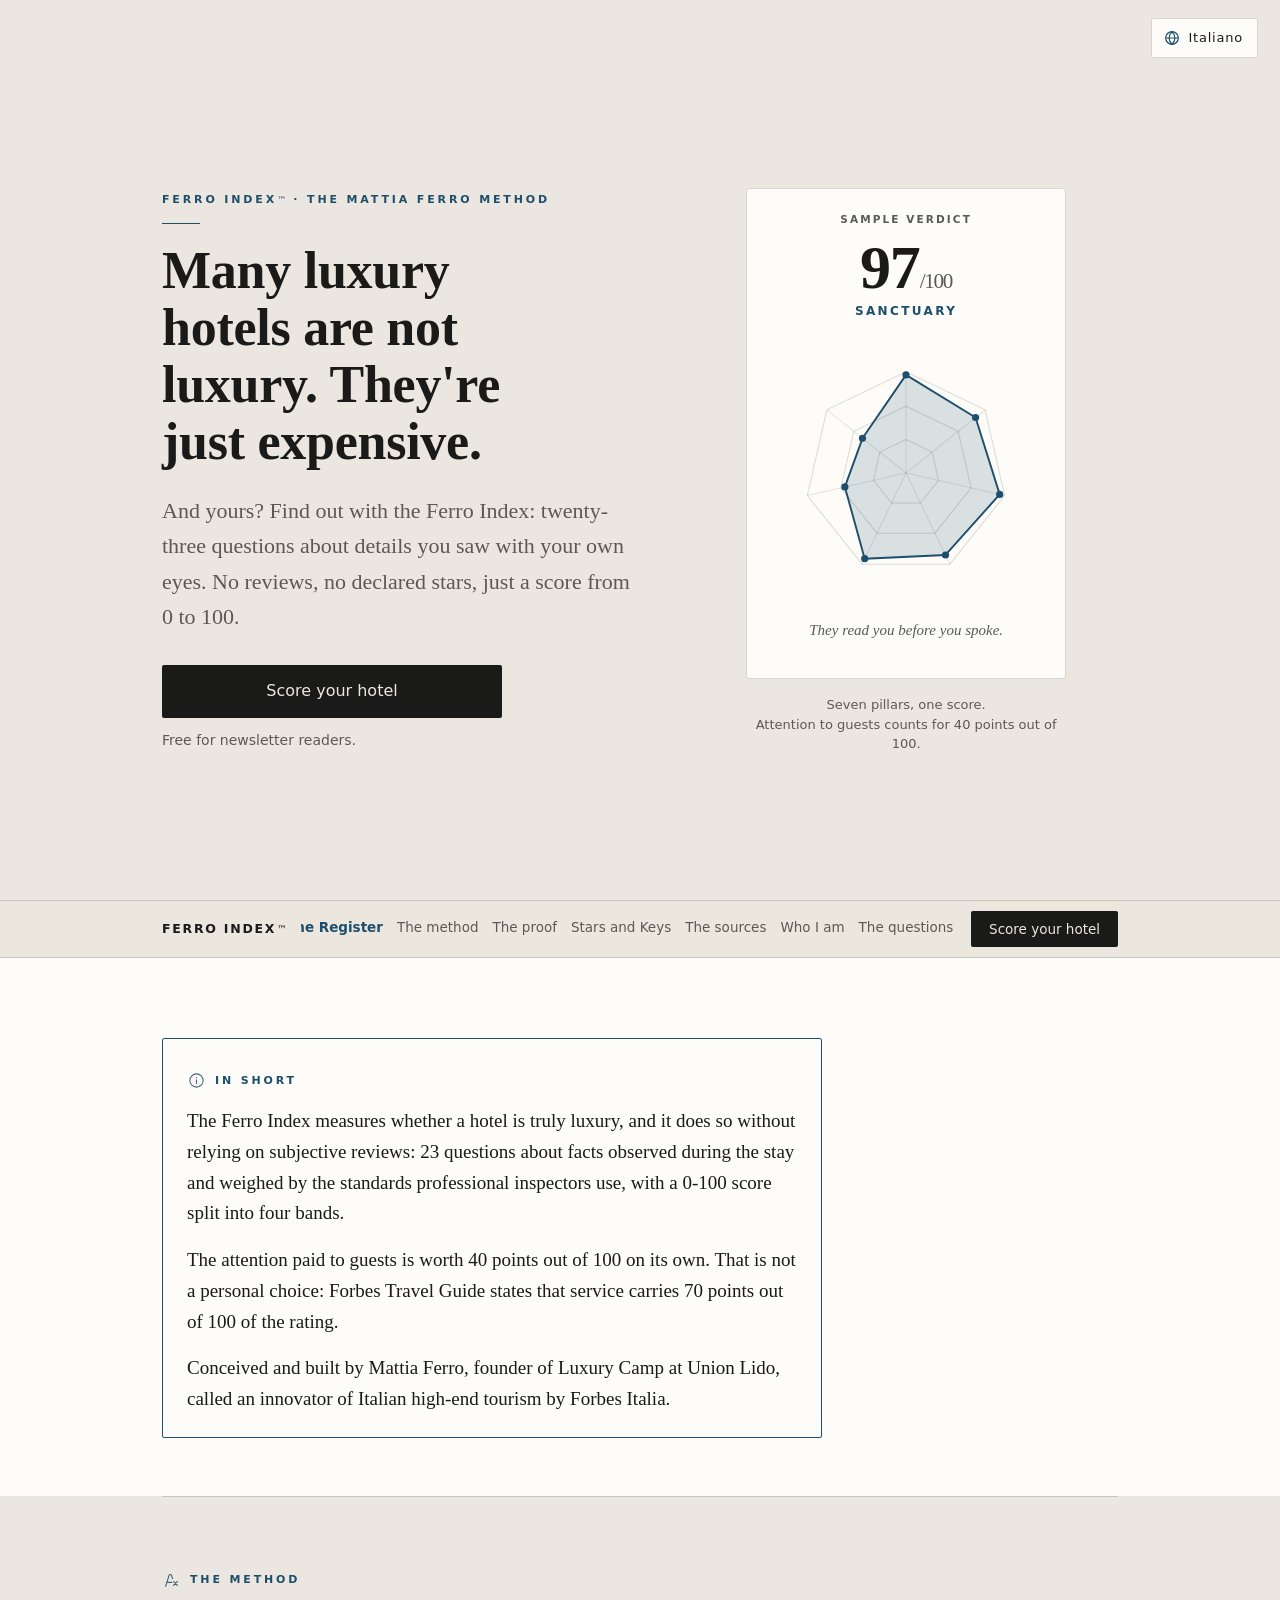
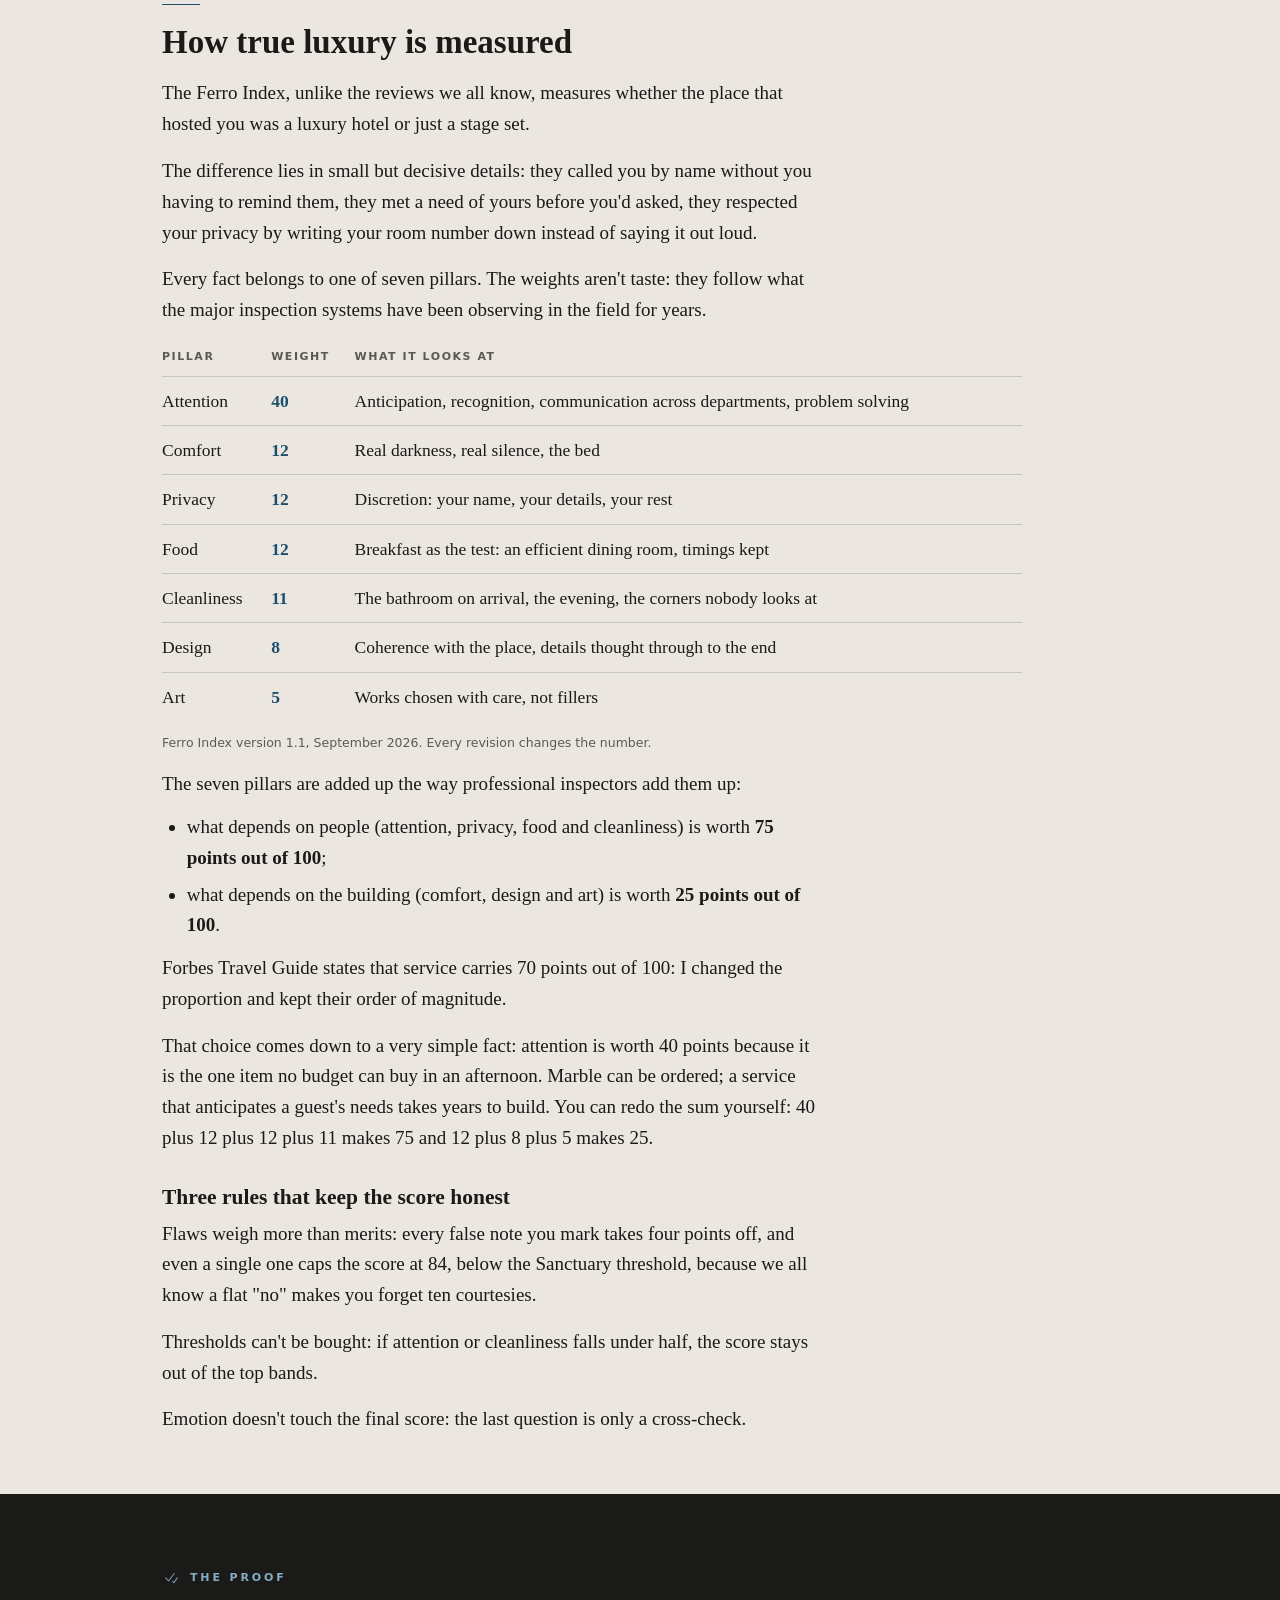
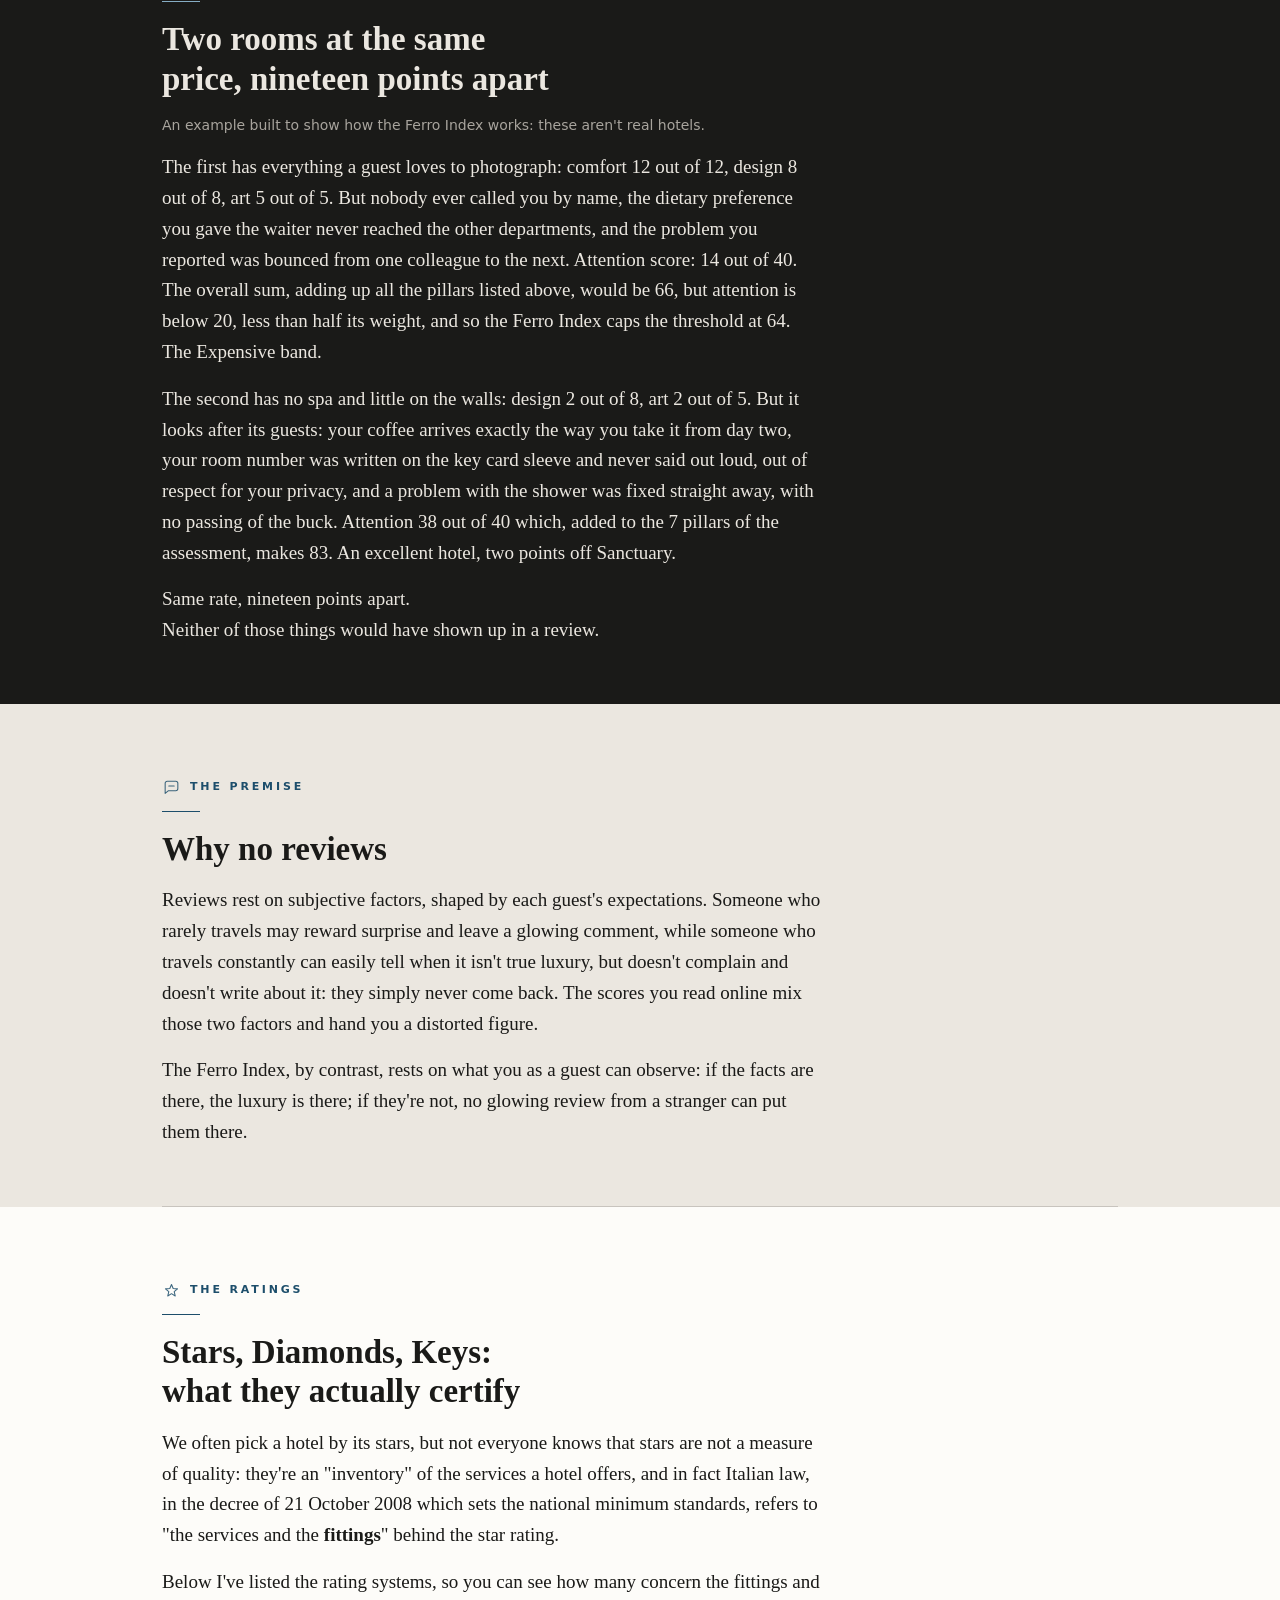
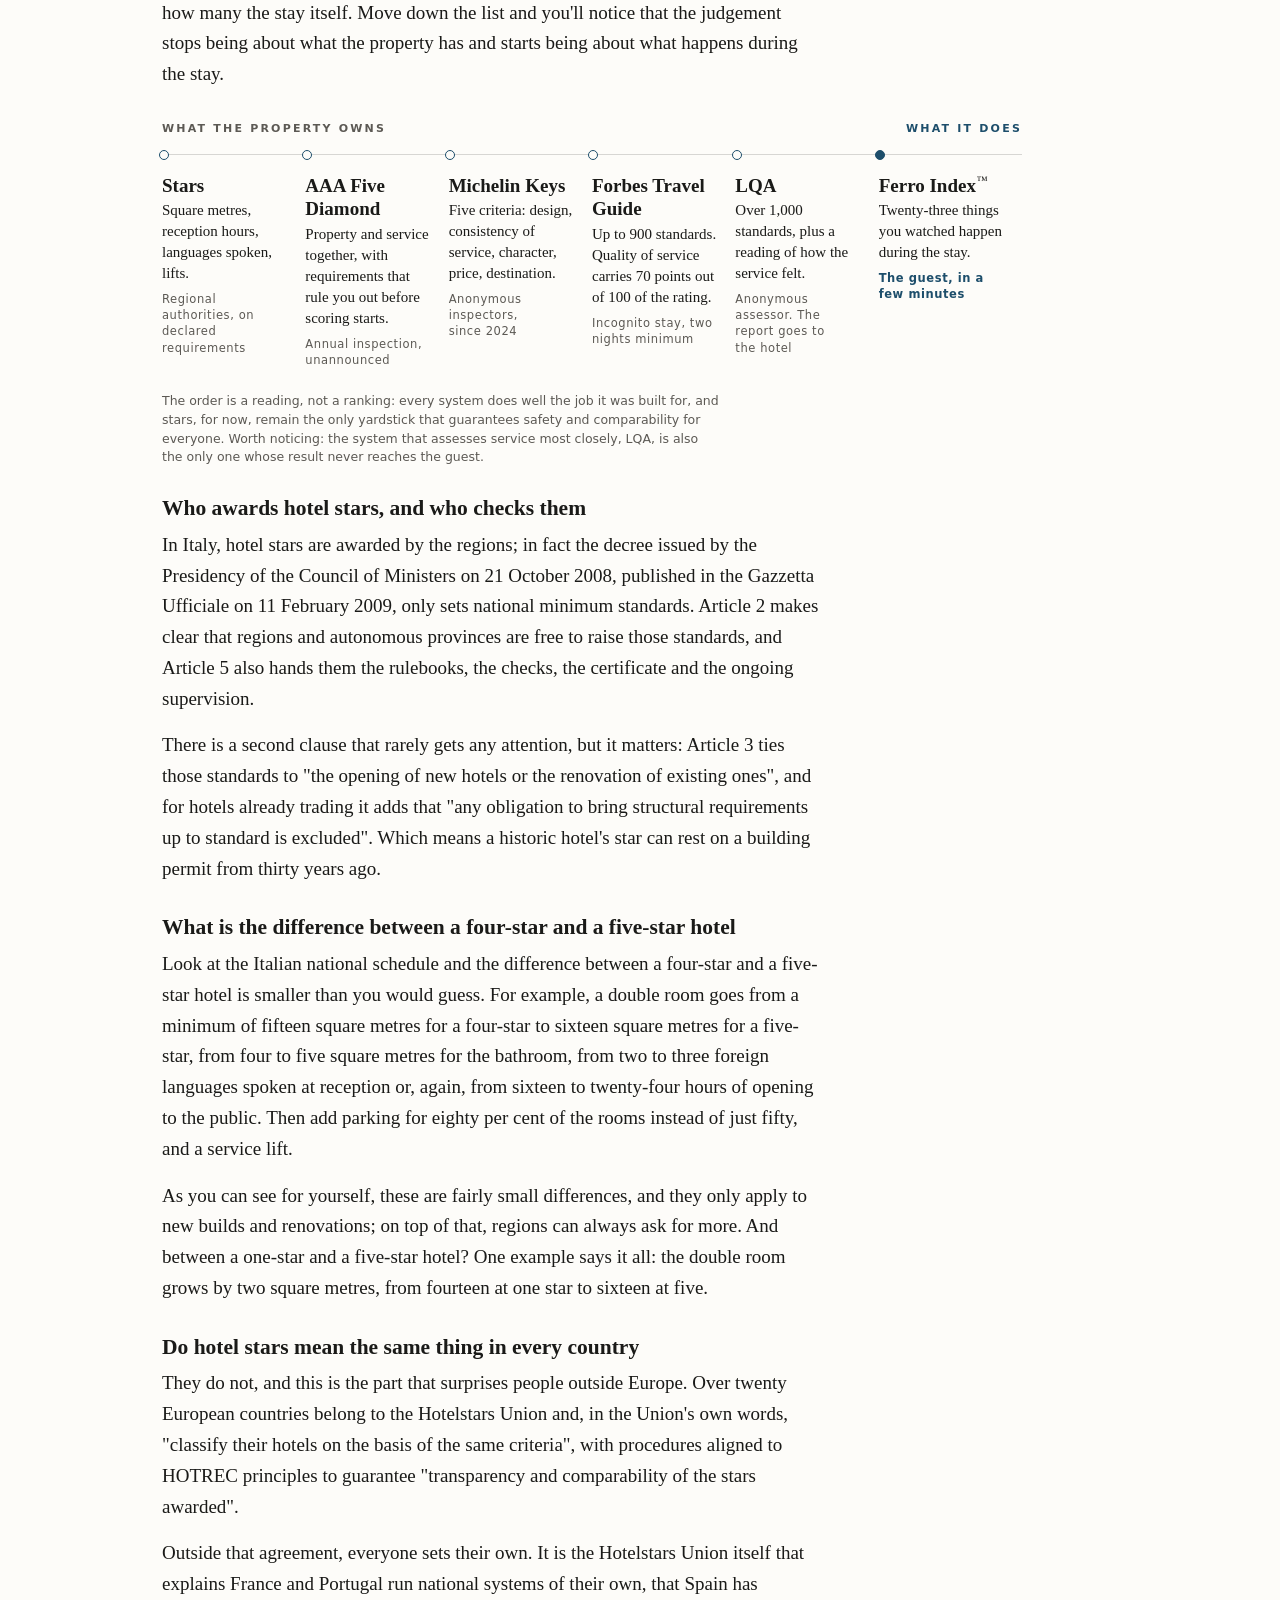
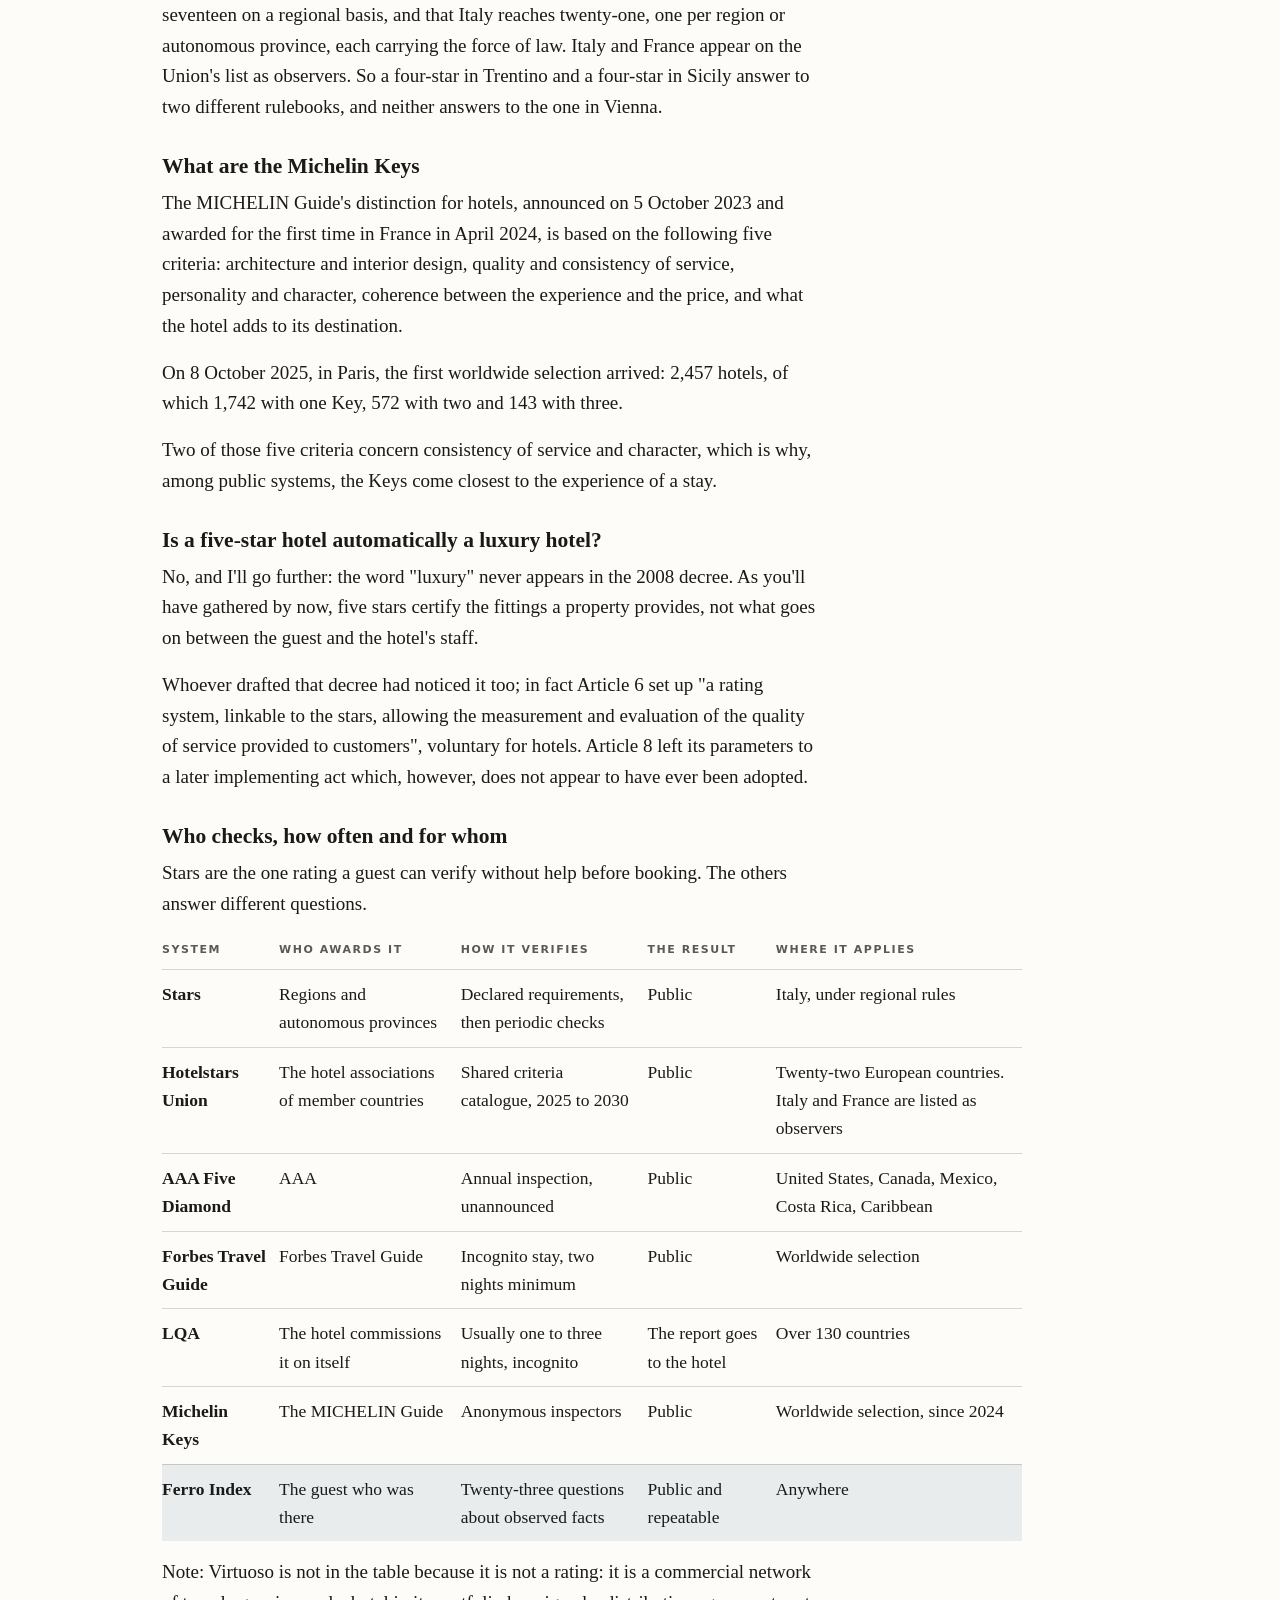
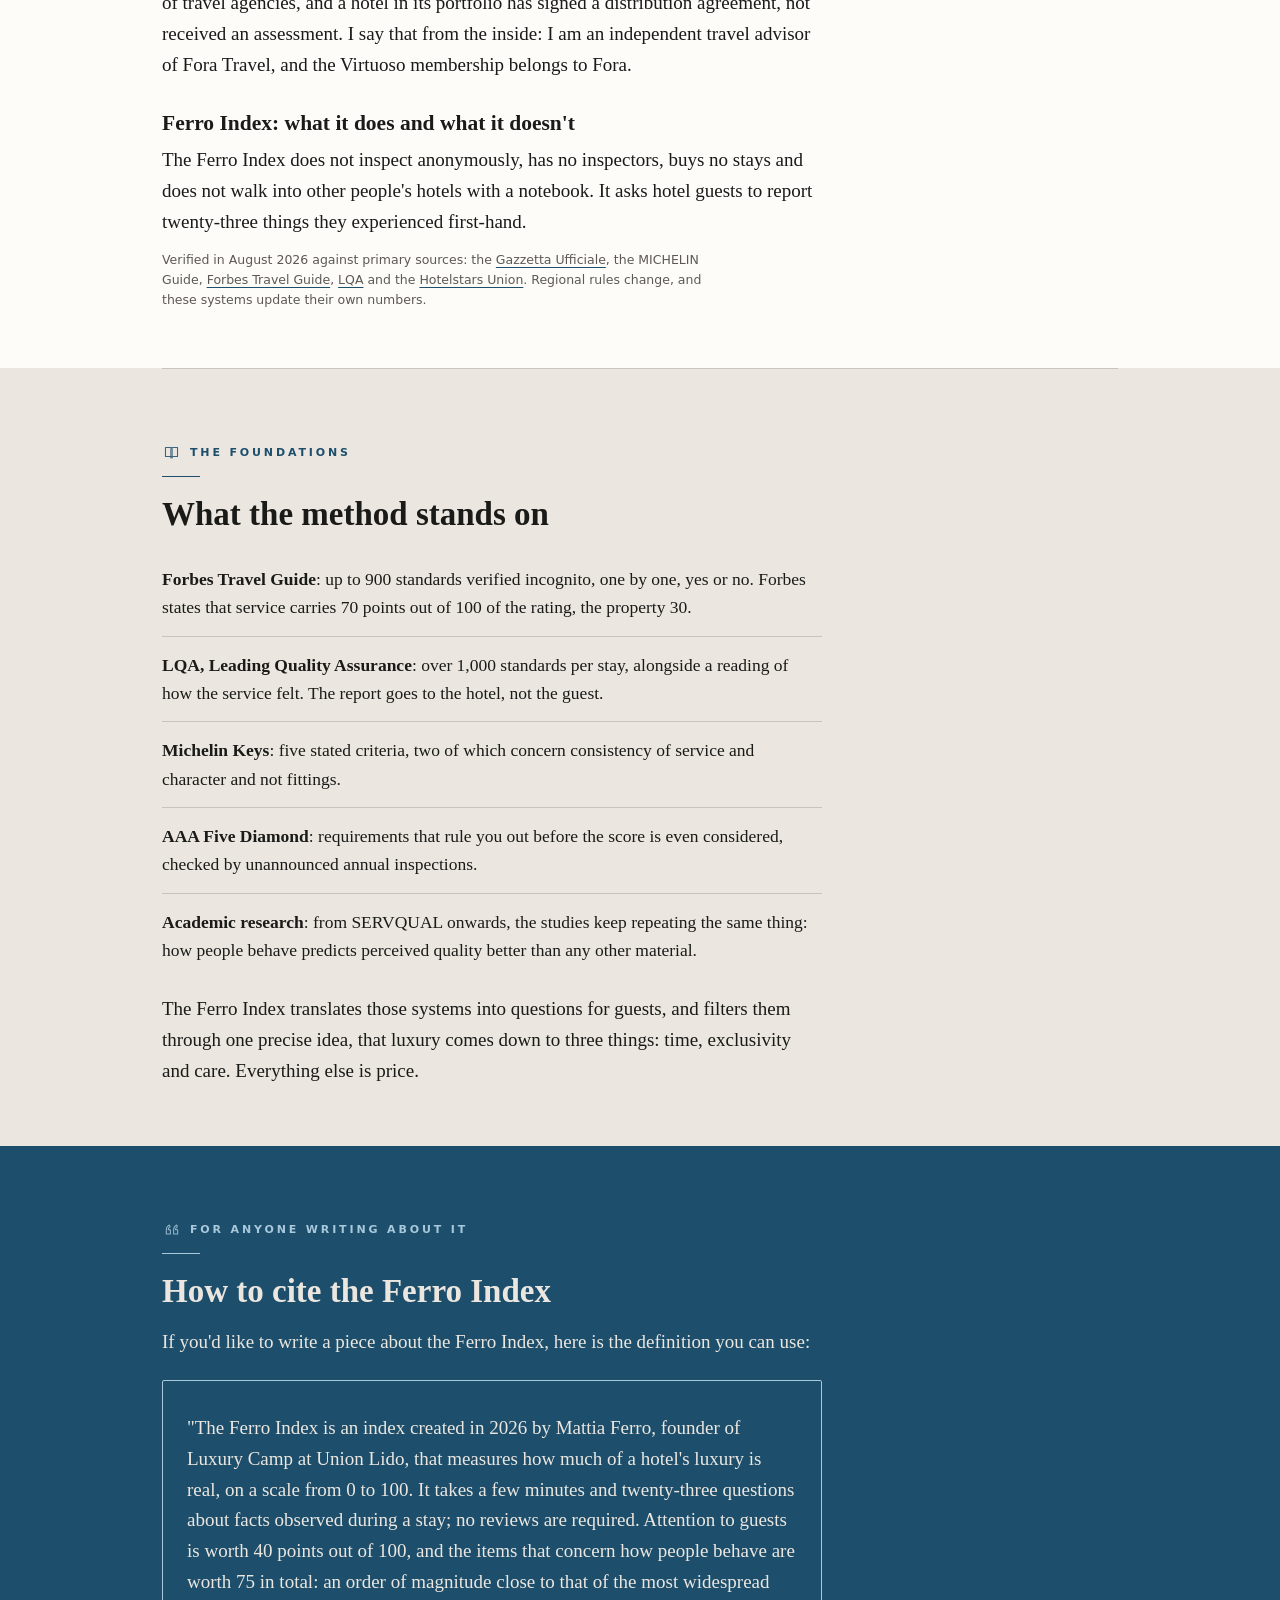
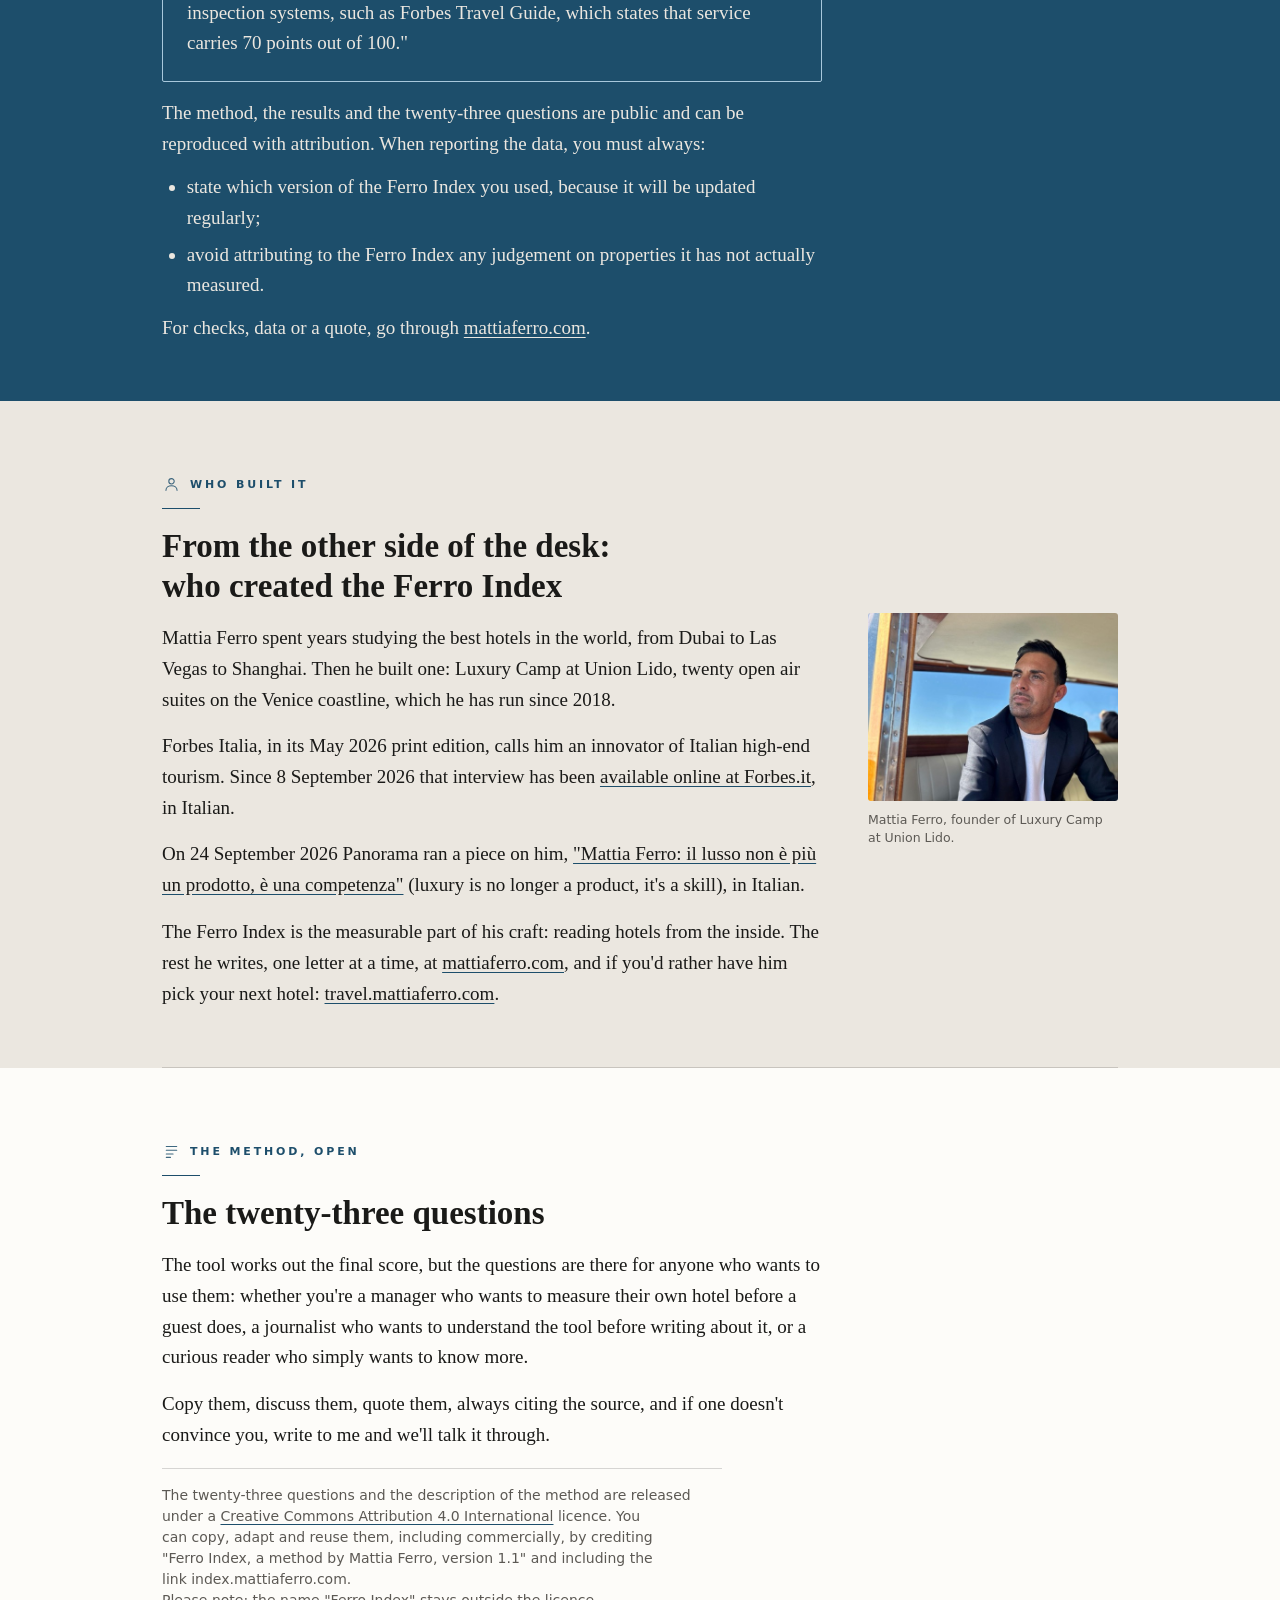
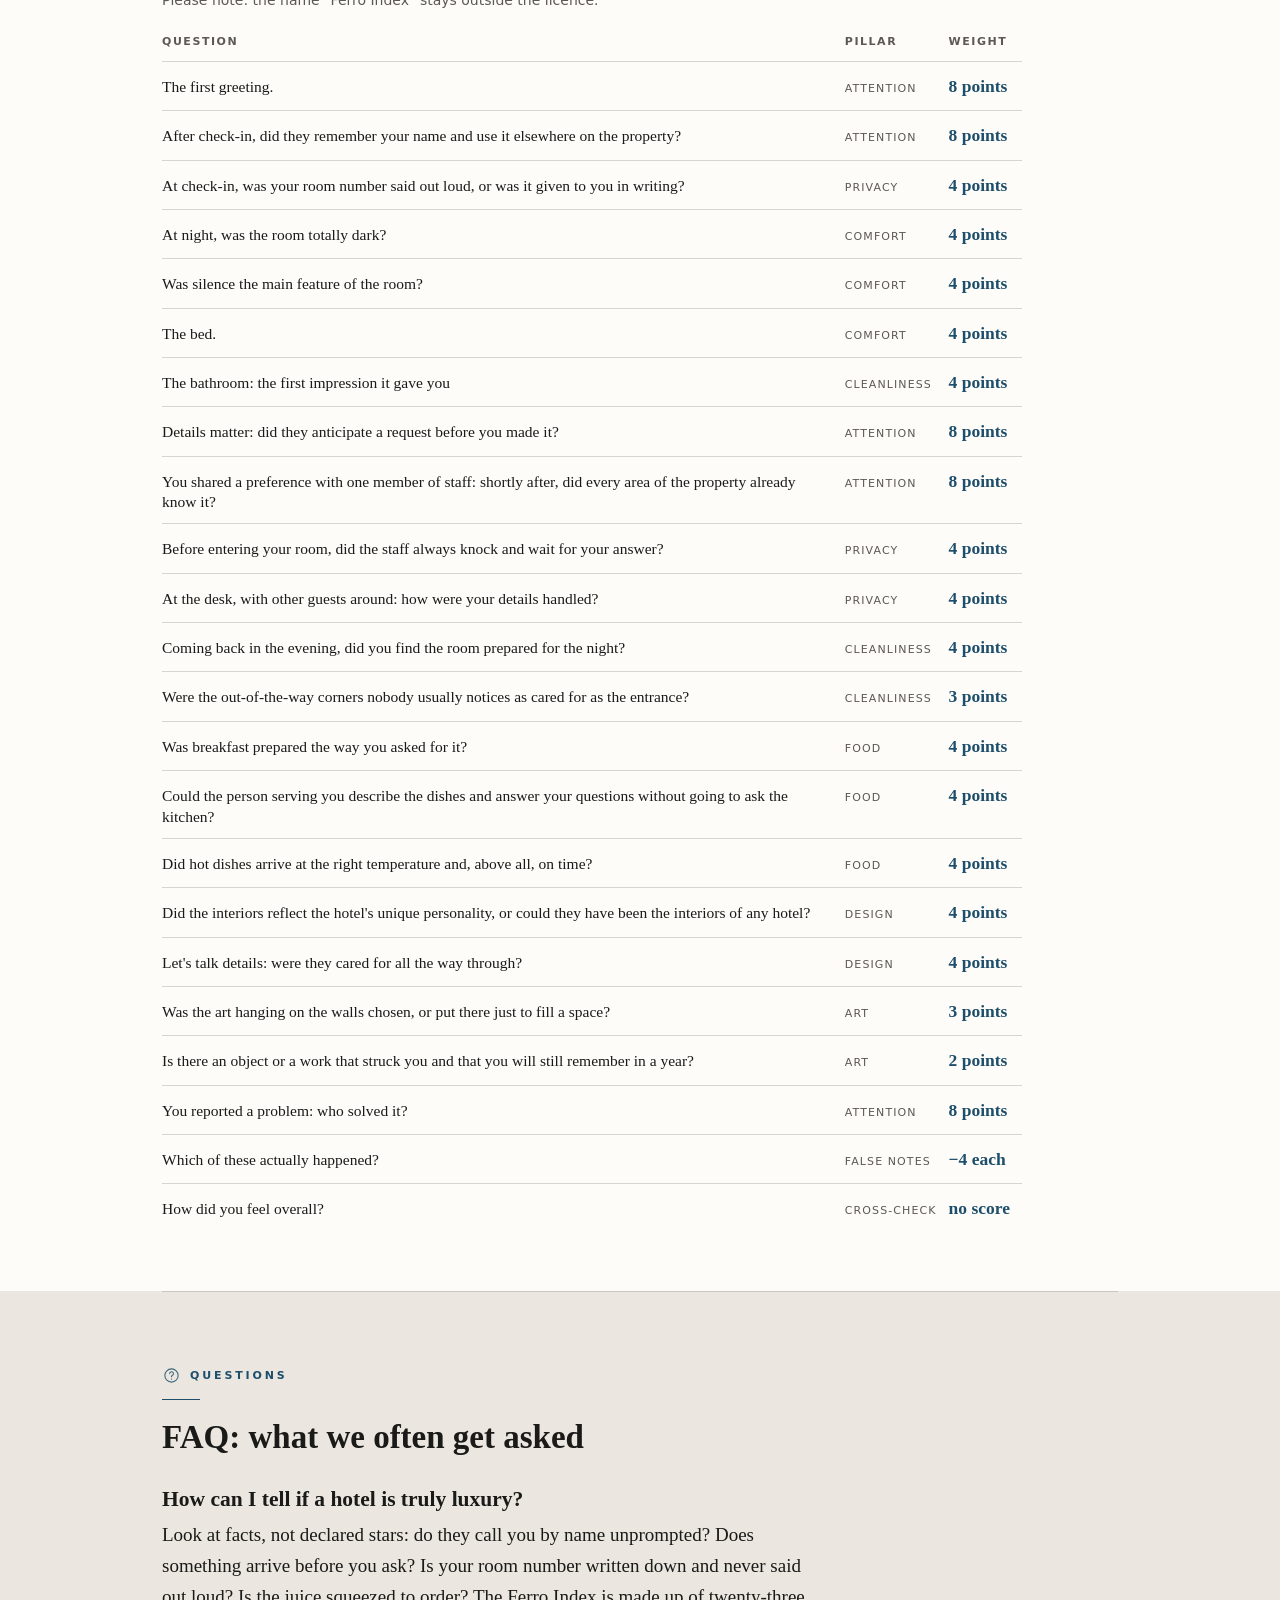
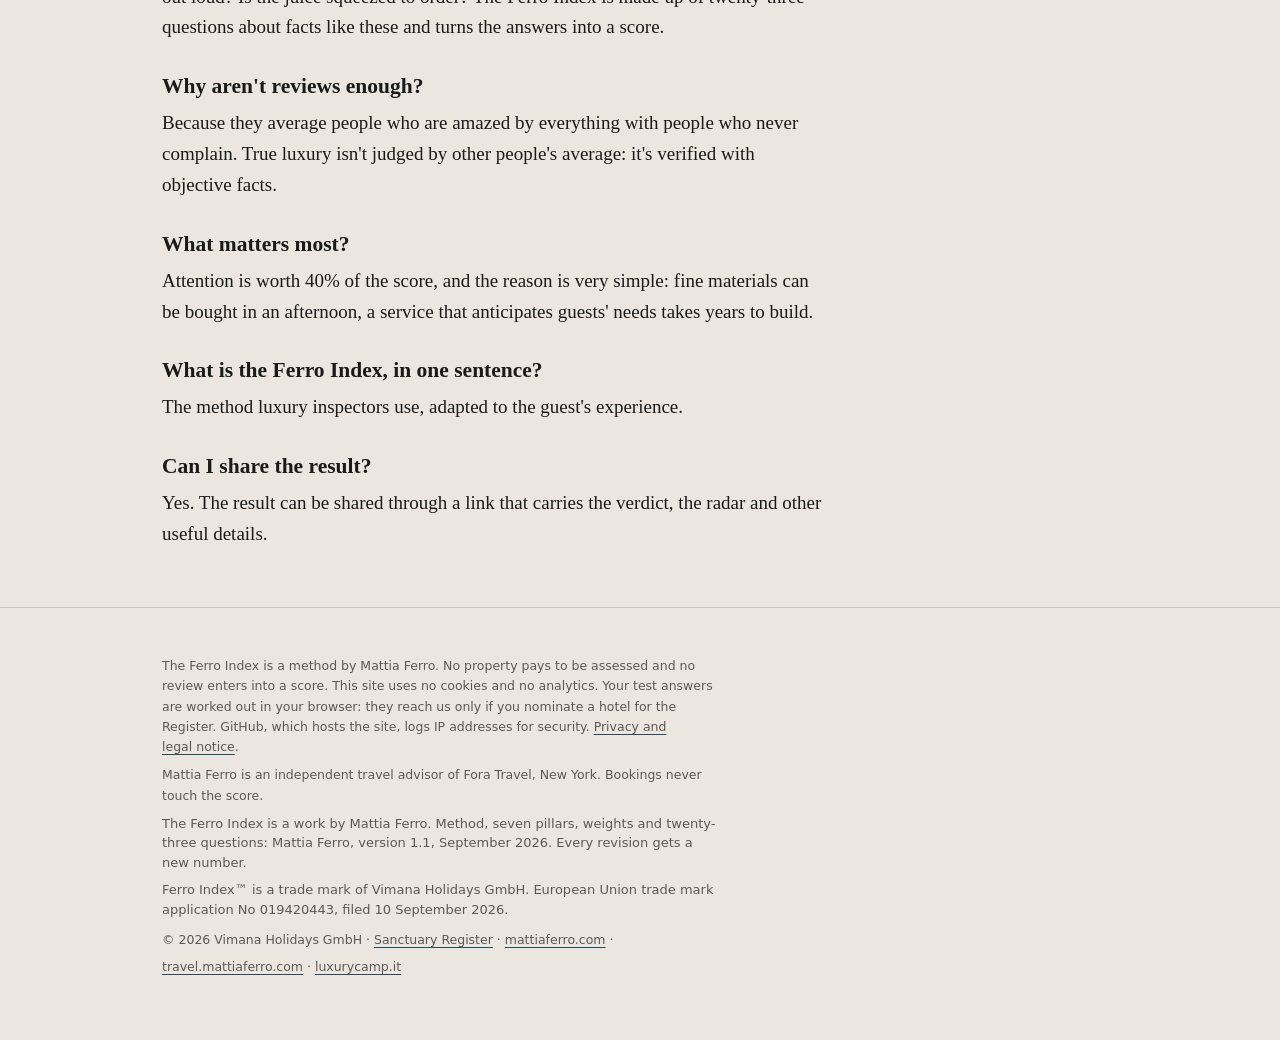
==== commit cca1d92c: "Forbes Life diventa Forbes Italia nelle due home (tre punti per lingua, schema compreso). Nient'altr" ====
--- a/en/index.html
+++ b/en/index.html
@@ -124,7 +124,7 @@
       "@id": "https://index.mattiaferro.com/#mattiaferro",
       "name": "Mattia Ferro",
       "jobTitle": "Founder of Luxury Camp at Union Lido, travel advisor",
-      "description": "Founder and operator of Luxury Camp at Union Lido (Cavallino-Treporti, Venice), called an innovator of Italian high-end tourism by Forbes Life. Independent travel advisor of Fora Travel.",
+      "description": "Founder and operator of Luxury Camp at Union Lido (Cavallino-Treporti, Venice), called an innovator of Italian high-end tourism by Forbes Italia. Independent travel advisor of Fora Travel.",
       "url": "https://mattiaferro.com",
       "subjectOf": [
         {
@@ -290,7 +290,7 @@
       <p class="occhiello"><svg class="sez-segno" viewBox="0 0 24 24" aria-hidden="true" fill="none" stroke="currentColor" stroke-width="1.35" stroke-linecap="round" stroke-linejoin="round"><circle cx="12" cy="12" r="8.4"/><path d="M12 8.2v.2M12 11.2v4.6"/></svg>In short</p>
       <p>The Ferro Index measures whether a hotel is truly luxury, and it does so without relying on subjective reviews: 23 questions about facts observed during the stay and weighed by the standards professional inspectors use, with a 0-100 score split into four bands.</p>
       <p>The attention paid to guests is worth 40 points out of 100 on its own. That is not a personal choice: Forbes Travel Guide states that service carries 70 points out of 100 of the rating.</p>
-      <p>Conceived and built by Mattia Ferro, founder of Luxury Camp at Union Lido, called an innovator of Italian high-end tourism by Forbes Life.</p>
+      <p>Conceived and built by Mattia Ferro, founder of Luxury Camp at Union Lido, called an innovator of Italian high-end tourism by Forbes Italia.</p>
     </div>
   </section>
 
@@ -474,7 +474,7 @@
     <h2>From the other side of the desk: who created the Ferro Index</h2>
     <figure class="ritratto"><img src="/assets/mattia.jpg" alt="Mattia Ferro, founder of Luxury Camp at Union Lido" width="720" height="960" loading="lazy"><figcaption>Mattia Ferro, founder of Luxury Camp at Union Lido.</figcaption></figure>
     <p>Mattia Ferro spent years studying the best hotels in the world, from Dubai to Las Vegas to Shanghai. Then he built one: Luxury Camp at Union Lido, twenty open air suites on the Venice coastline, which he has run since 2018.</p>
-    <p>Forbes Life, in its May 2026 print edition, calls him an innovator of Italian high-end tourism. Since 8 September 2026 that interview has been <a href="https://forbes.it/2026/09/08/mattia-ferro-nuovo-lusso-luxury-camp">available online at Forbes.it</a>, in Italian.</p>
+    <p>Forbes Italia, in its May 2026 print edition, calls him an innovator of Italian high-end tourism. Since 8 September 2026 that interview has been <a href="https://forbes.it/2026/09/08/mattia-ferro-nuovo-lusso-luxury-camp">available online at Forbes.it</a>, in Italian.</p>
     <p>On 24 September 2026 Panorama ran a piece on him, <a href="https://www.panorama.it/attualita/mattia-ferro-il-lusso-non-e-piu-un-prodotto-e-una-competenza">"Mattia Ferro: il lusso non è più un prodotto, è una competenza"</a> (luxury is no longer a product, it's a skill), in Italian.</p>
     <p>The Ferro Index is the measurable part of his craft: reading hotels from the inside. The rest he writes, one letter at a time, at <a href="https://mattiaferro.com">mattiaferro.com</a>, and if you'd rather have him pick your next hotel: <a href="https://travel.mattiaferro.com">travel.mattiaferro.com</a>.</p>
   </section>
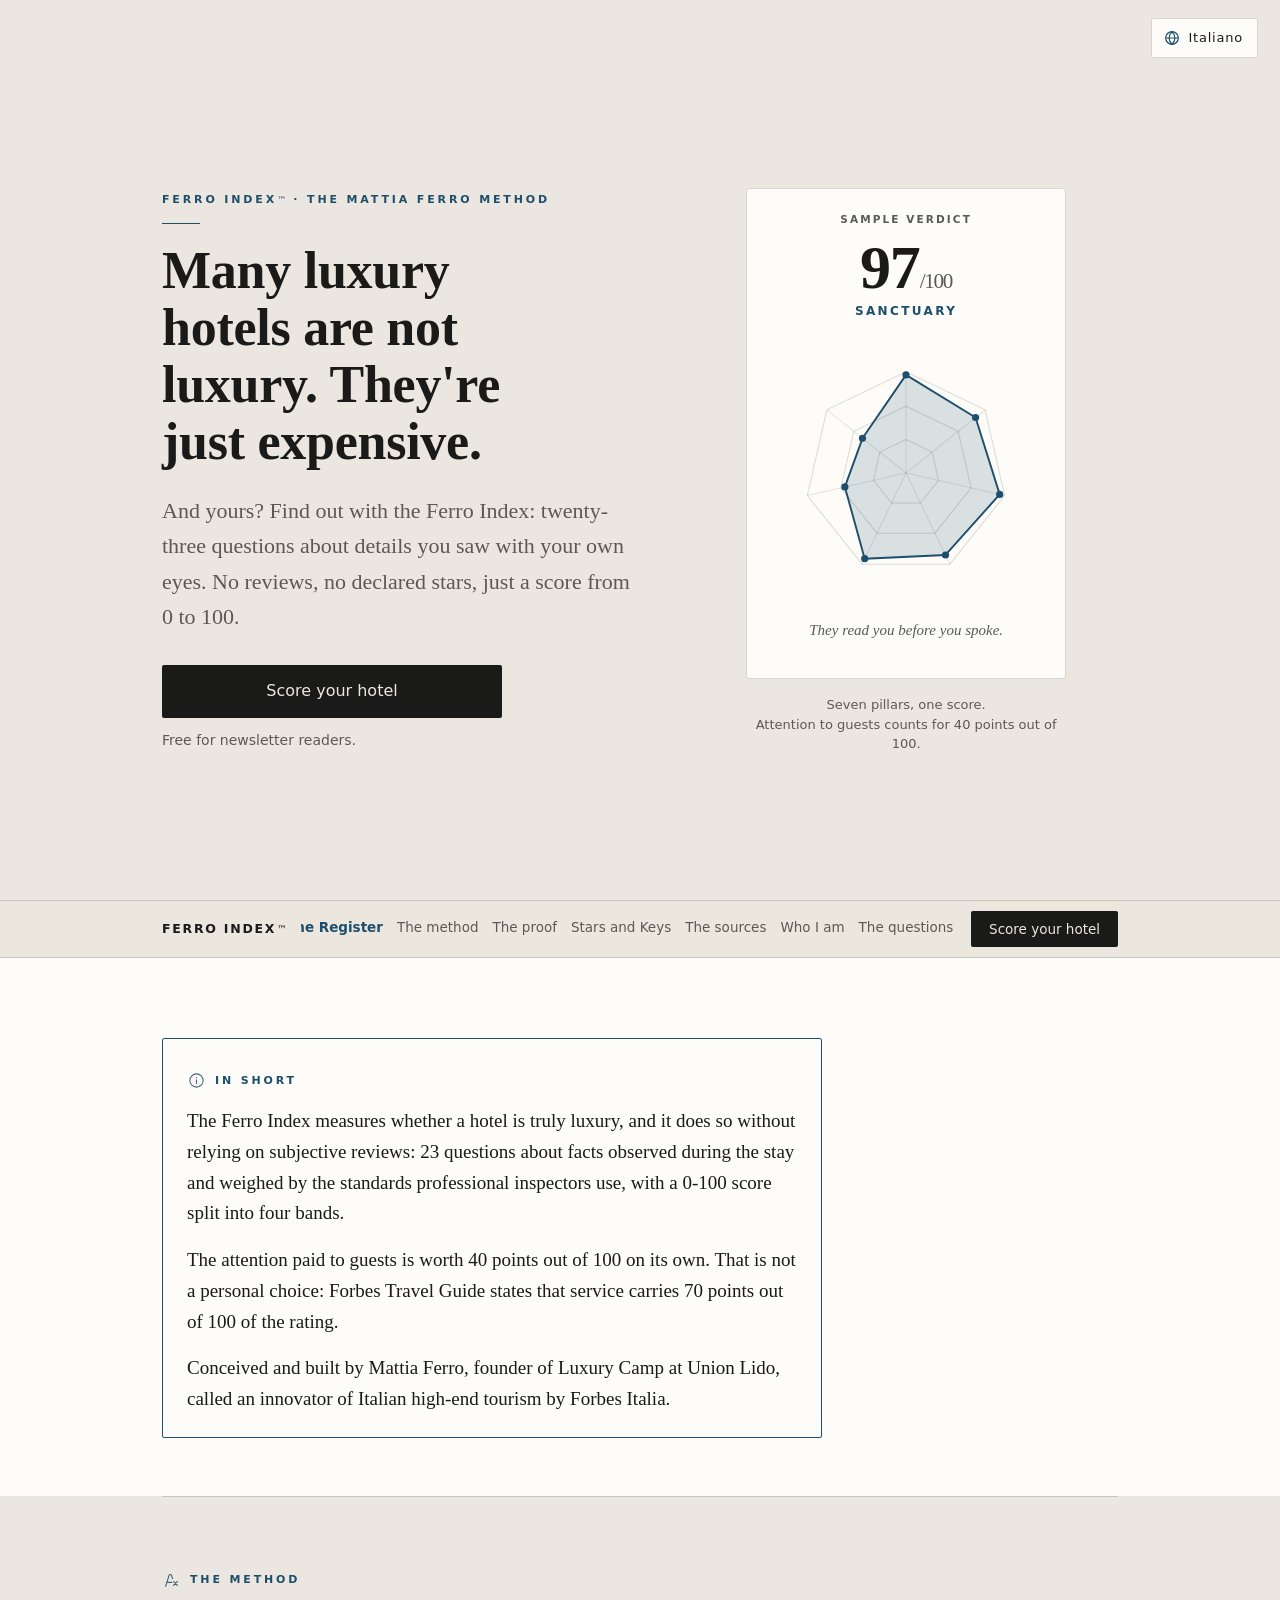
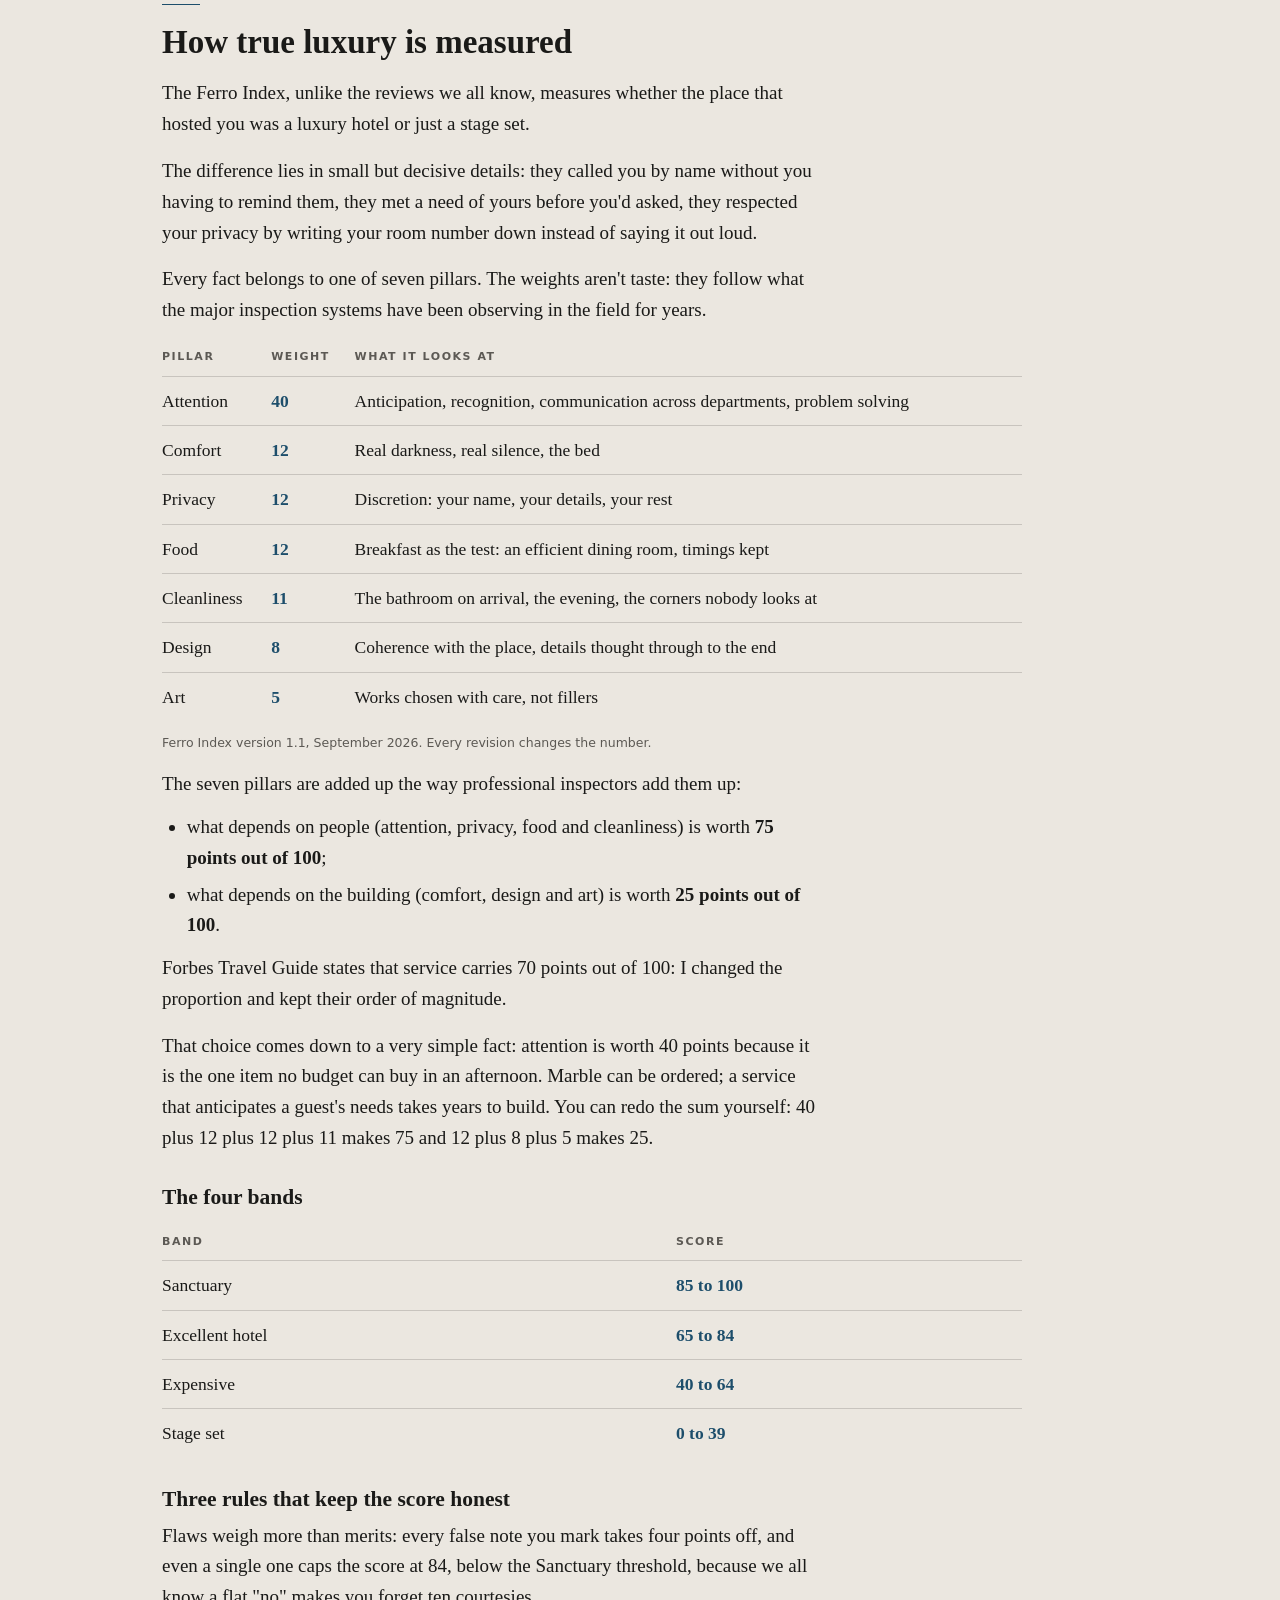
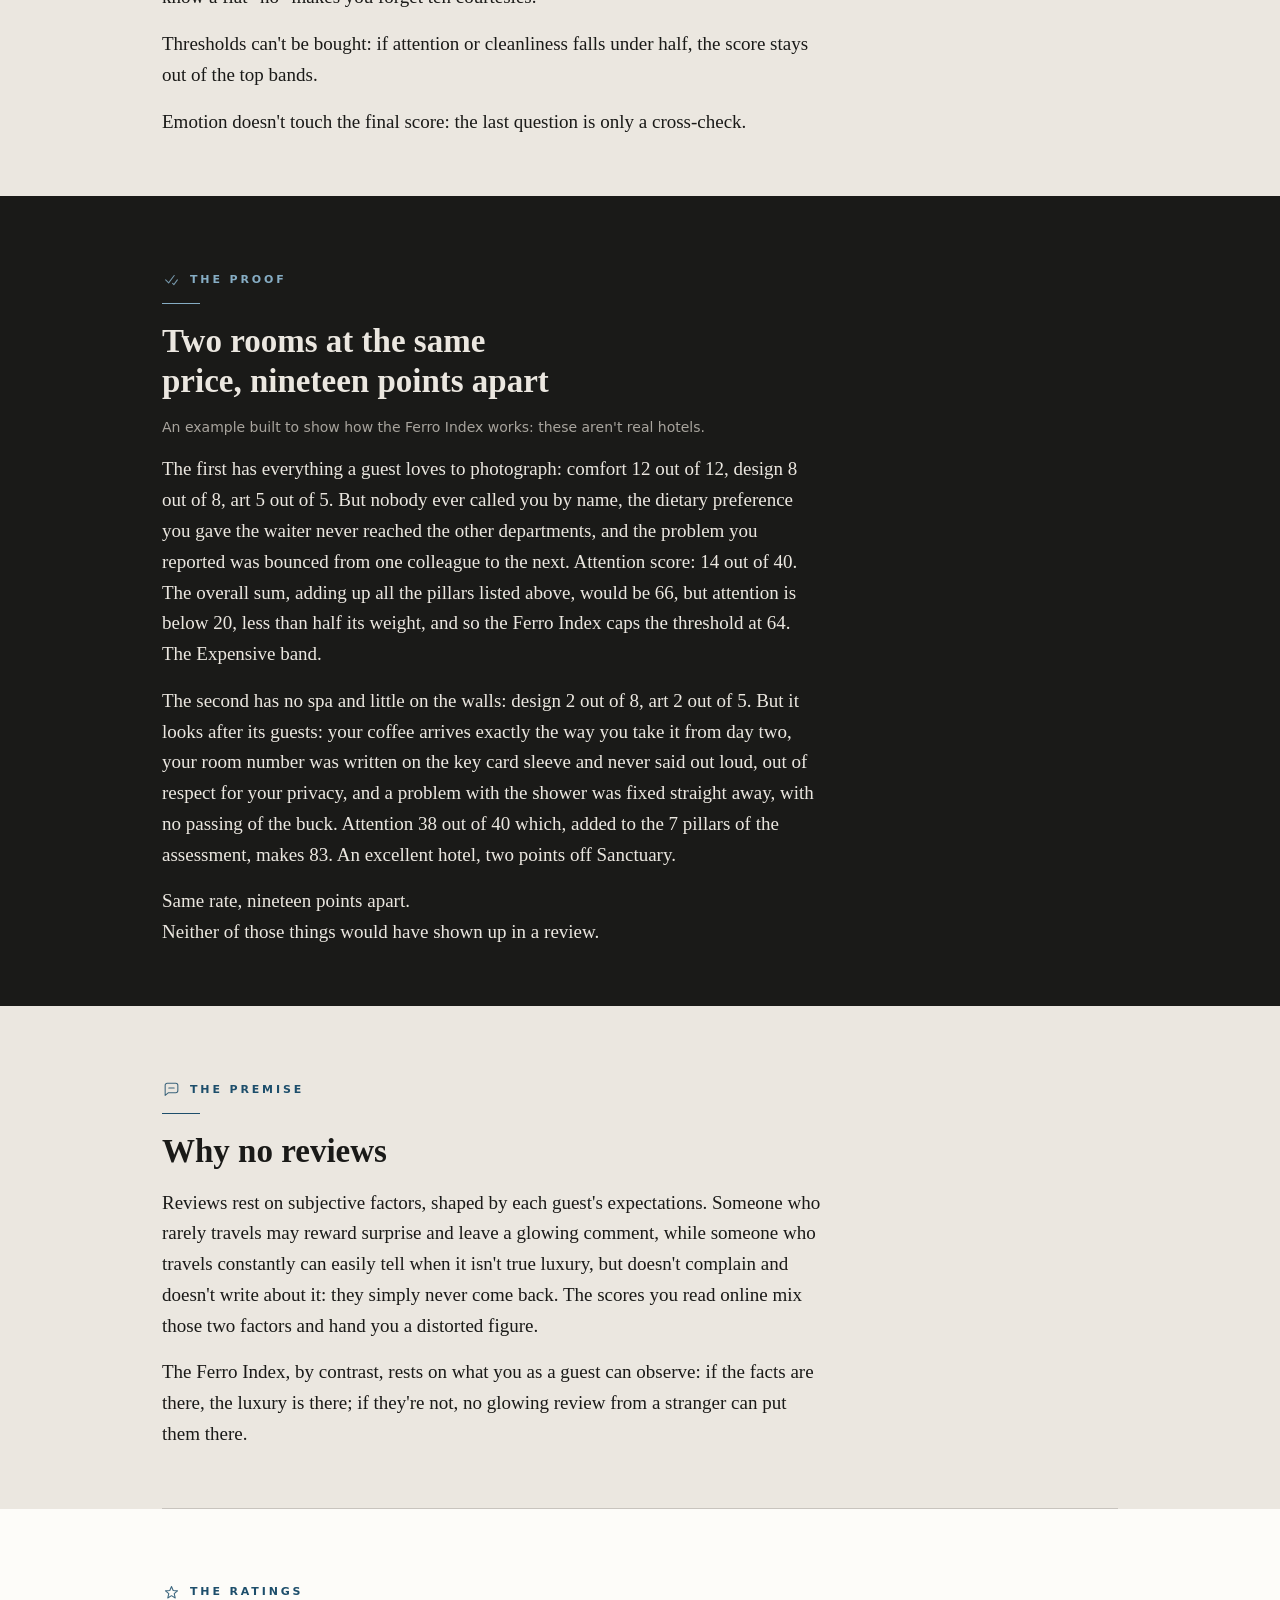
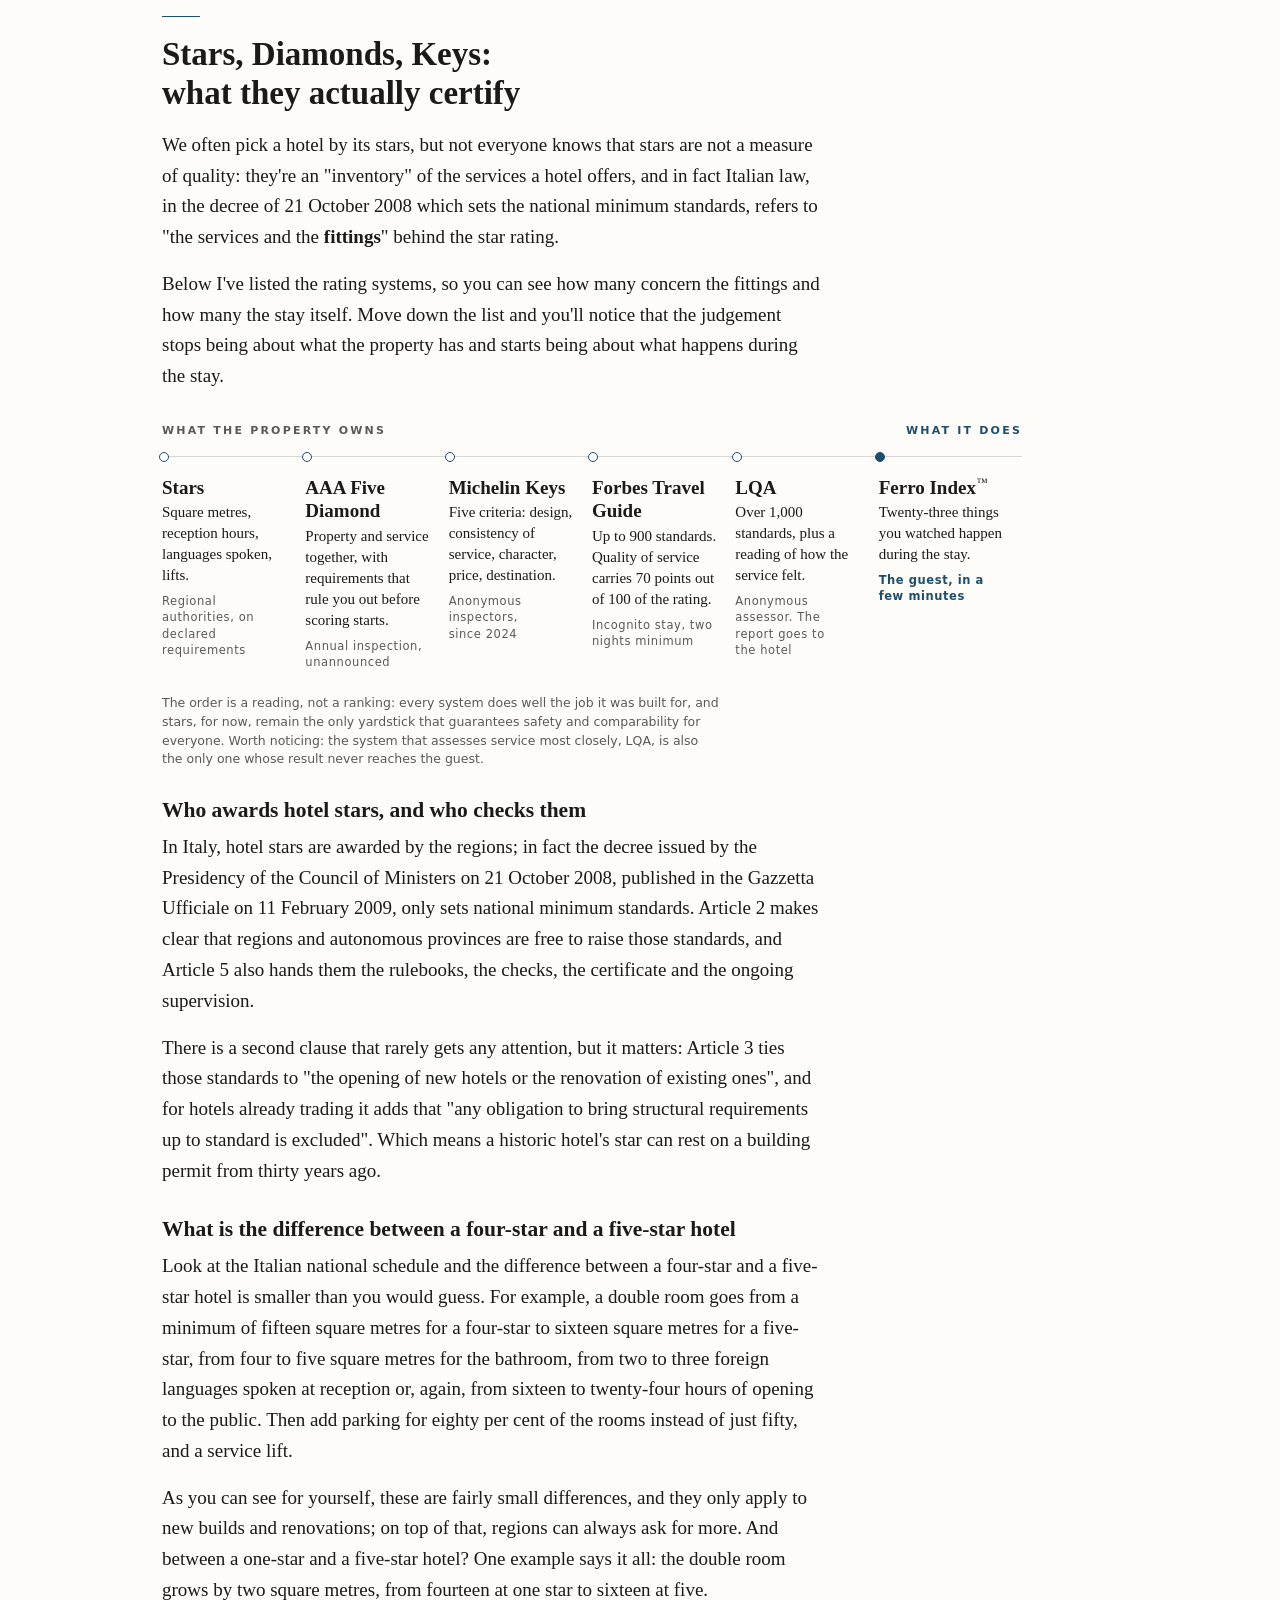
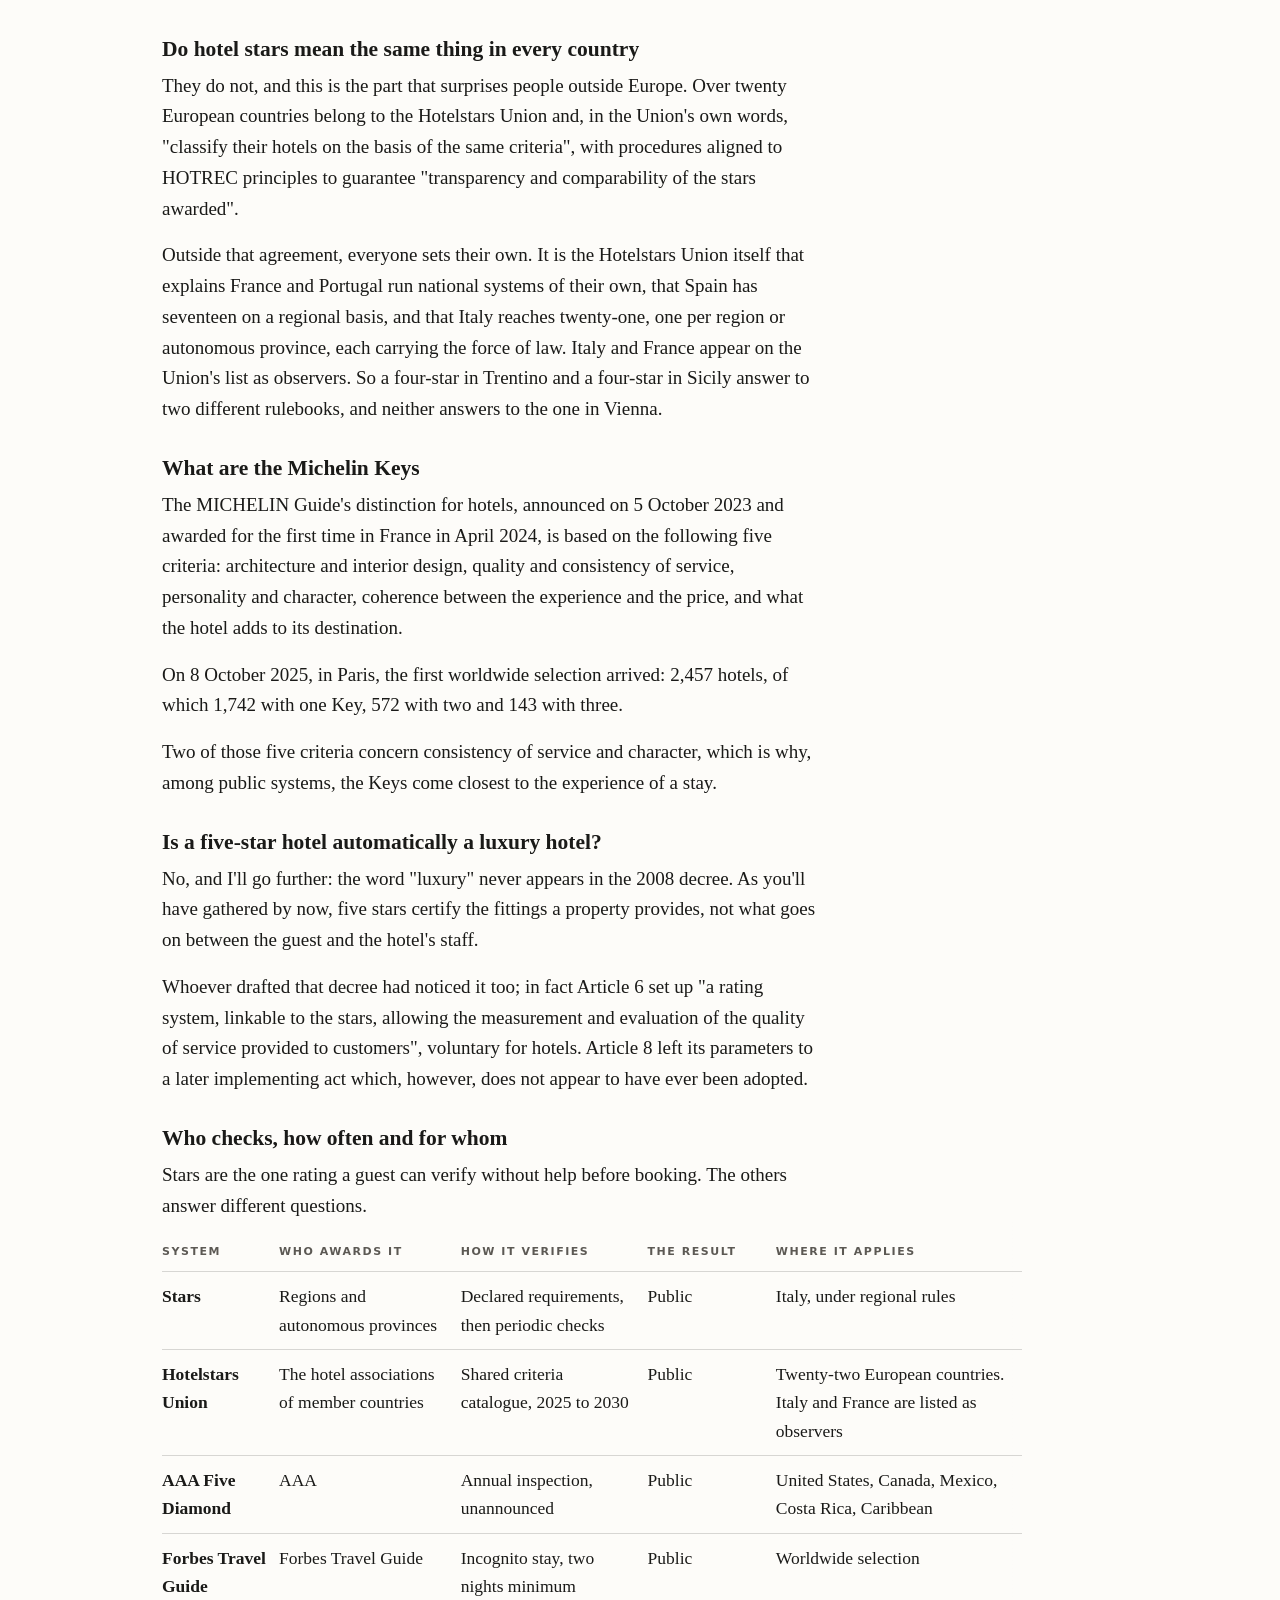
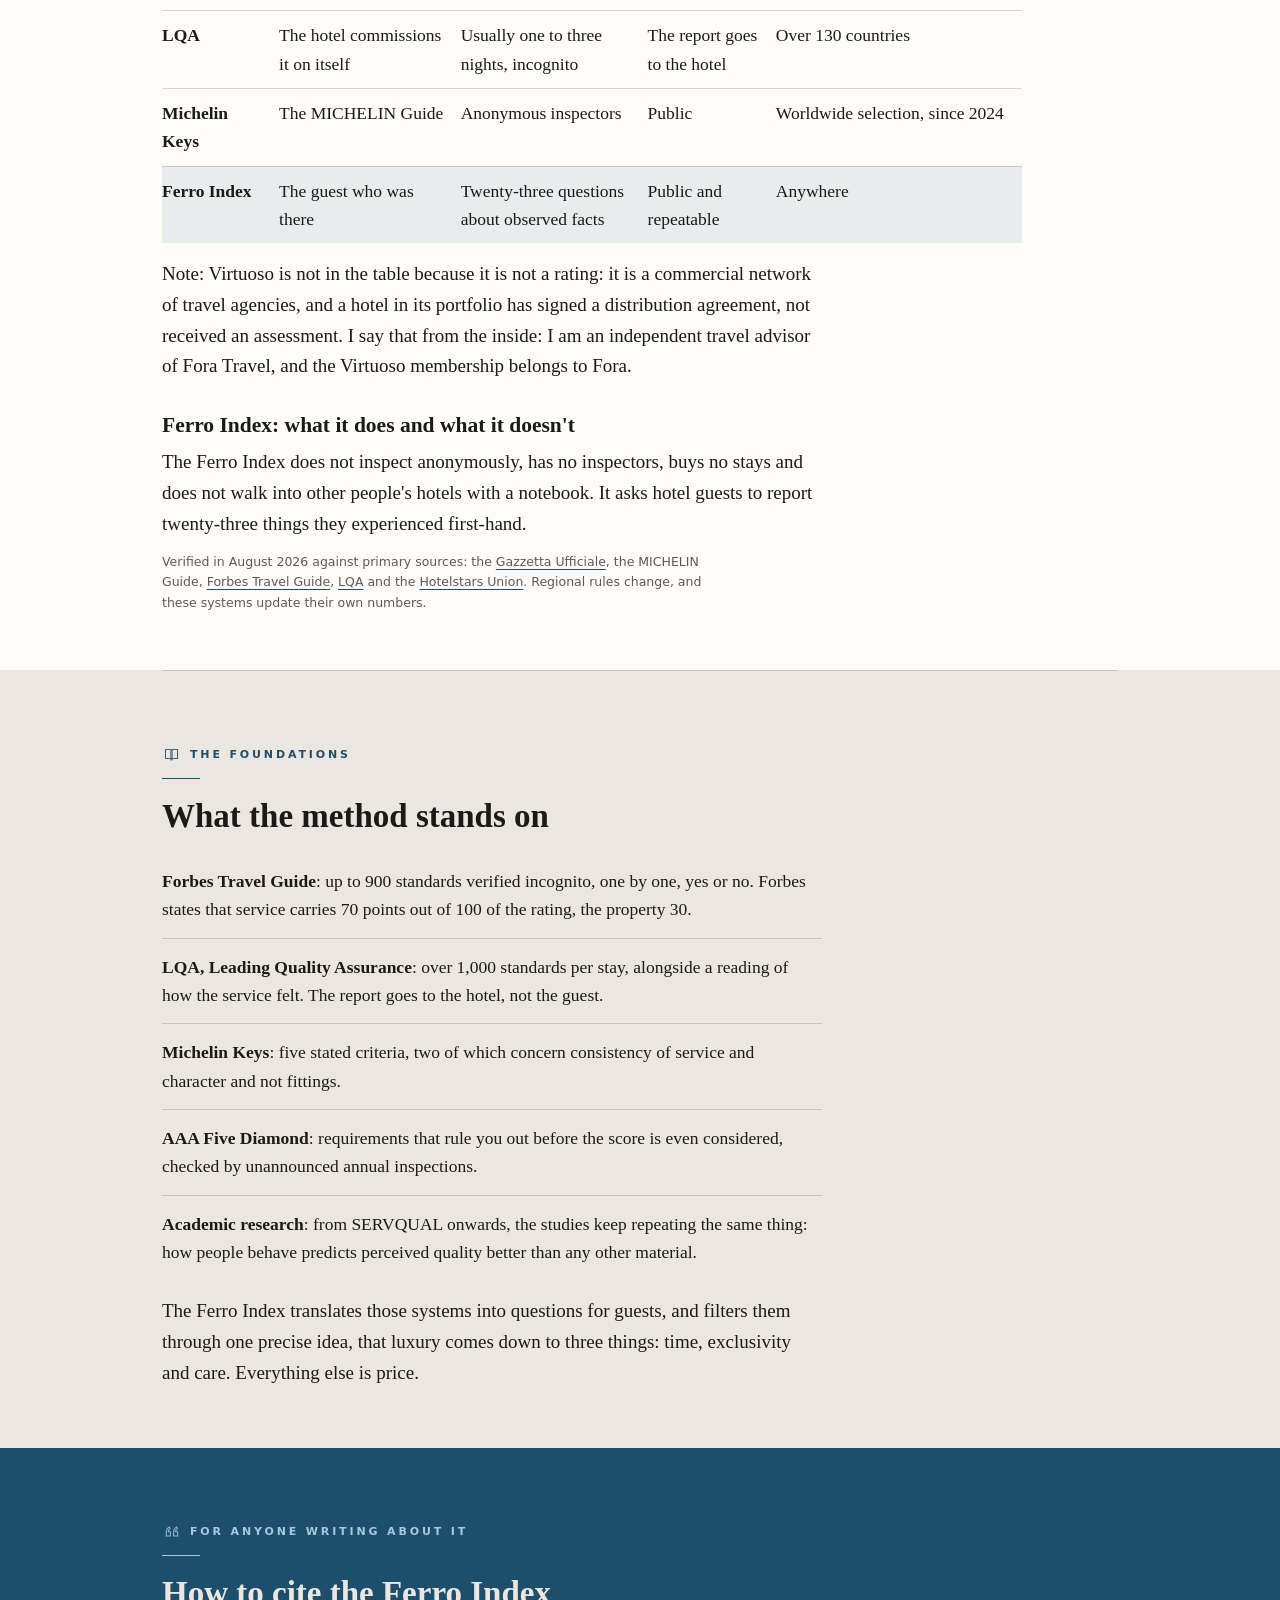
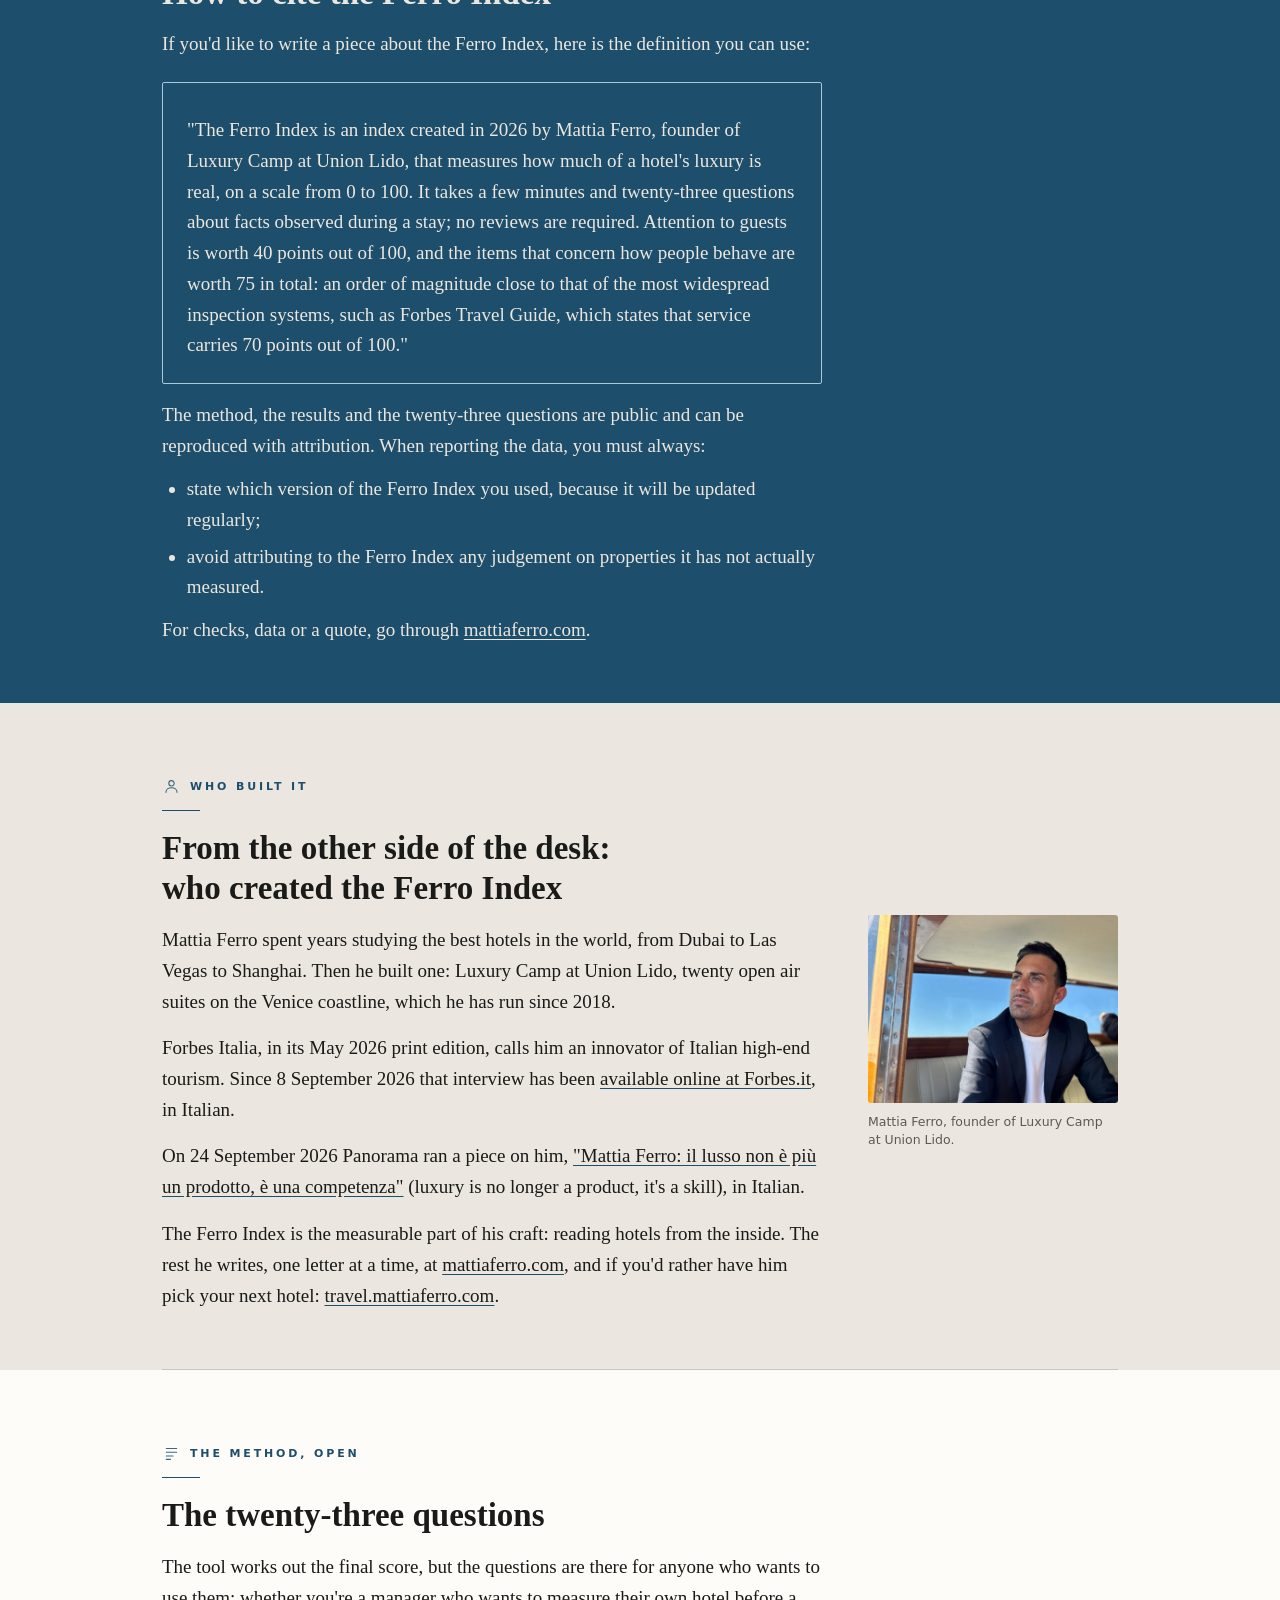
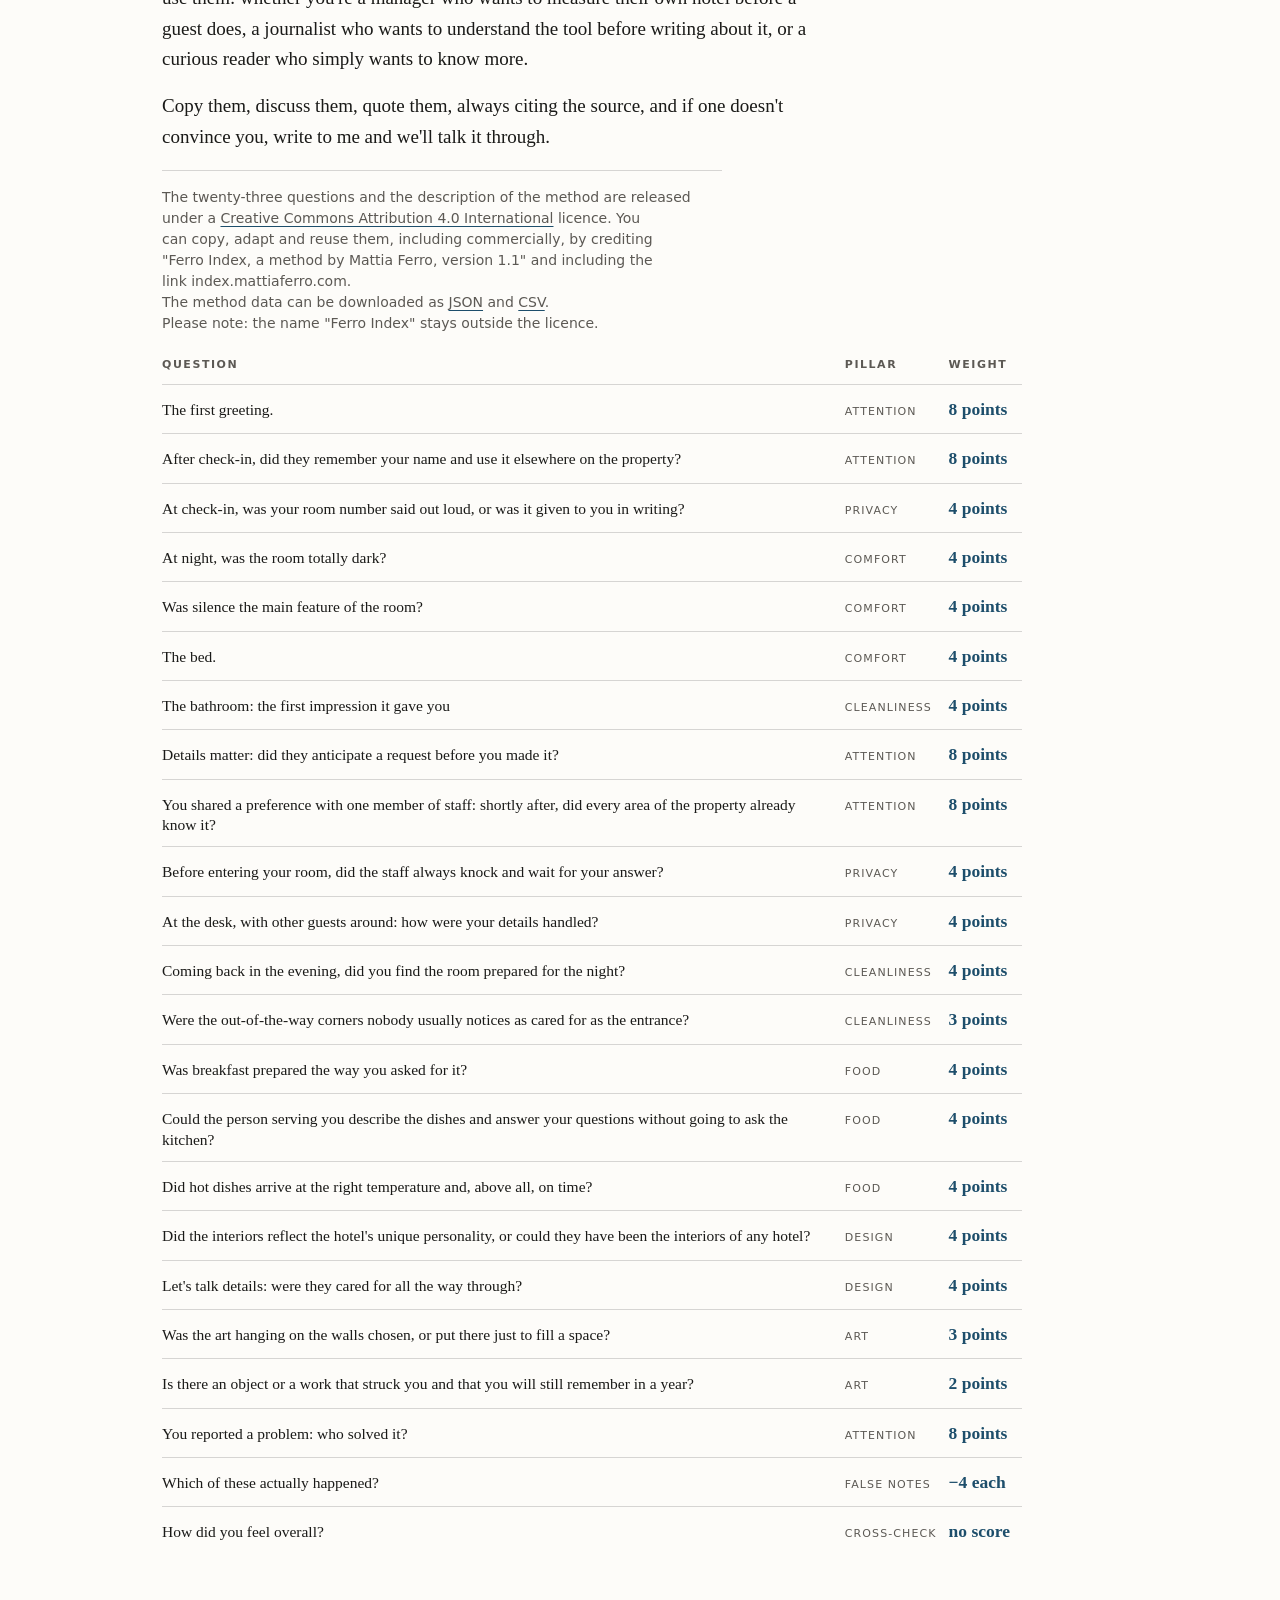
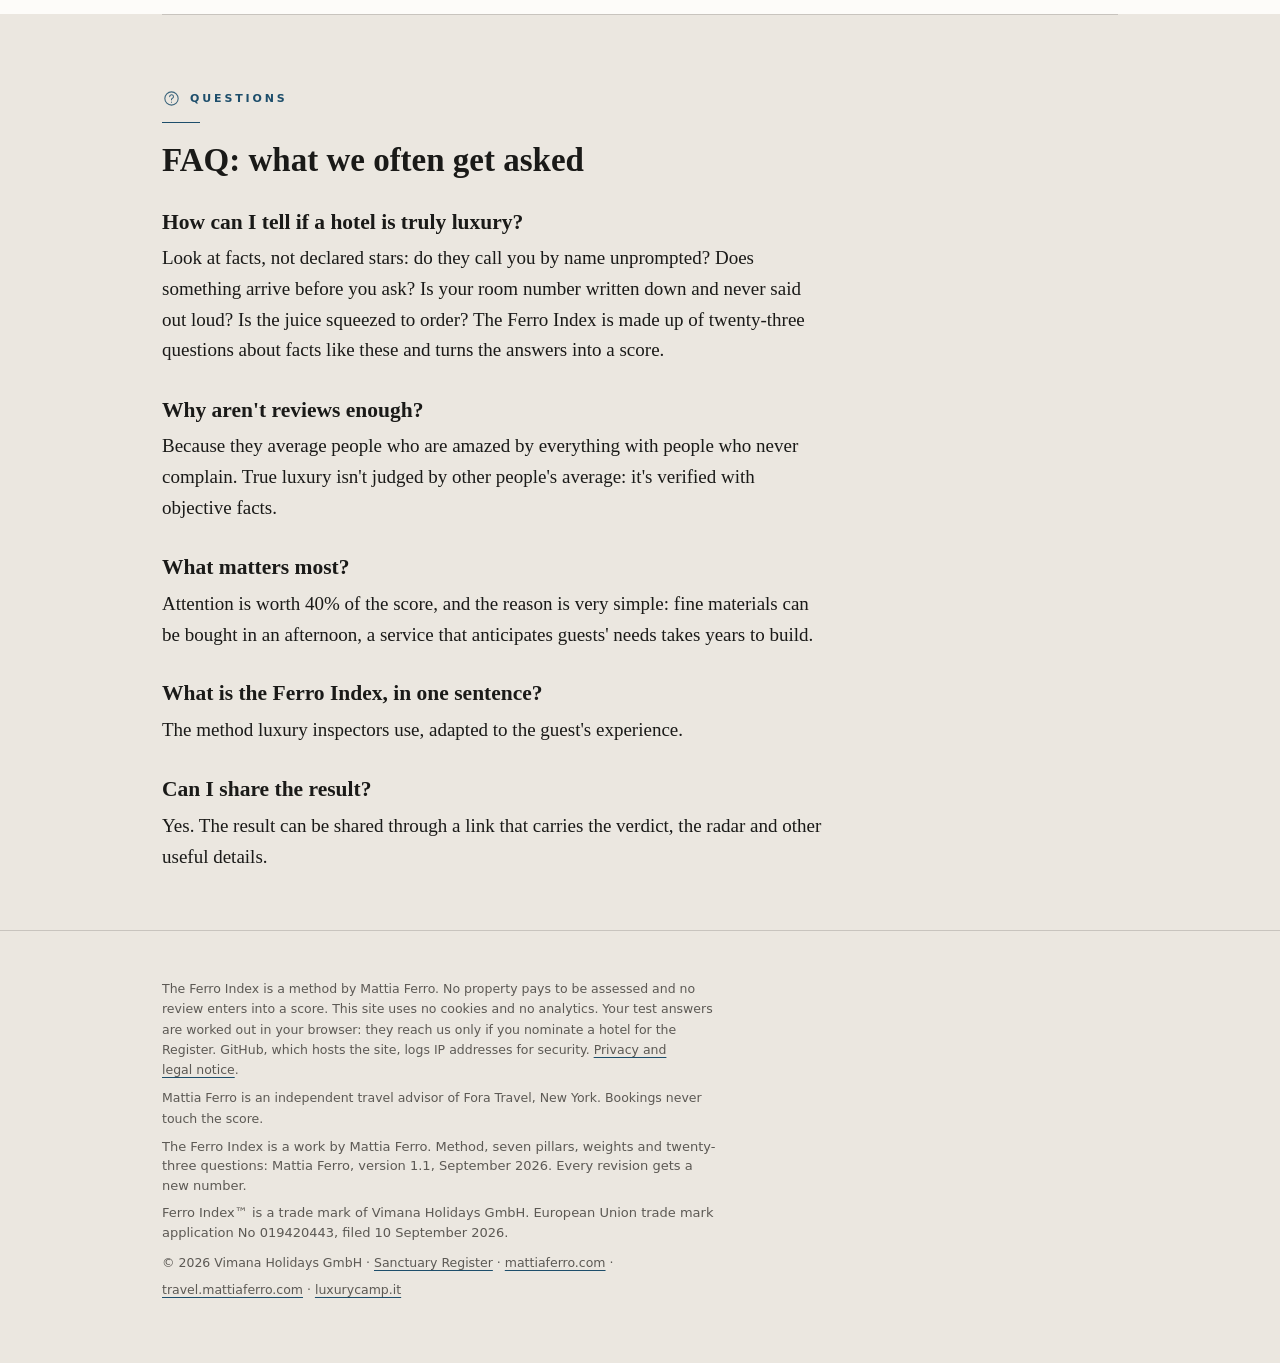
==== commit fcffb9db: "Dataset Search: tabella delle quattro fasce e link ai dati del metodo (JSON e CSV) nelle due home; n" ====
--- a/en/index.html
+++ b/en/index.html
@@ -324,6 +324,17 @@
     <p>Forbes Travel Guide states that service carries 70 points out of 100: I changed the proportion and kept their order of magnitude.</p>
     <p>That choice comes down to a very simple fact: attention is worth 40 points because it is the one item no budget can buy in an afternoon. Marble can be ordered; a service that anticipates a guest's needs takes years to build. You can redo the sum yourself: 40 plus 12 plus 12 plus 11 makes 75 and 12 plus 8 plus 5 makes 25.</p>
 
+    <h3>The four bands</h3>
+    <table class="pesi">
+      <thead><tr><th>Band</th><th>Score</th></tr></thead>
+      <tbody>
+        <tr><td>Sanctuary</td><td class="num">85 to 100</td></tr>
+        <tr><td>Excellent hotel</td><td class="num">65 to 84</td></tr>
+        <tr><td>Expensive</td><td class="num">40 to 64</td></tr>
+        <tr><td>Stage set</td><td class="num">0 to 39</td></tr>
+      </tbody>
+    </table>
+
     <h3>Three rules that keep the score honest</h3>
     <p>Flaws weigh more than merits: every false note you mark takes four points off, and even a single one caps the score at 84, below the Sanctuary threshold, because we all know a flat "no" makes you forget ten courtesies.</p>
     <p>Thresholds can't be bought: if attention or cleanliness falls under half, the score stays out of the top bands.</p>
@@ -485,7 +496,7 @@
     <h2>The twenty-three questions</h2>
     <p>The tool works out the final score, but the questions are there for anyone who wants to use them: whether you're a manager who wants to measure their own hotel before a guest does, a journalist who wants to understand the tool before writing about it, or a curious reader who simply wants to know more.</p>
     <p>Copy them, discuss them, quote them, always citing the source, and if one doesn't convince you, write to me and we'll talk it through.</p>
-    <p class="licenza micro">The twenty-three questions and the description of the method are released under a <a href="https://creativecommons.org/licenses/by/4.0/" rel="license">Creative Commons Attribution 4.0 International</a> licence. You can copy, adapt and reuse them, including commercially, by crediting "Ferro Index, a method by Mattia Ferro, version 1.1" and including the link index.mattiaferro.com.<br>Please note: the name "Ferro Index" stays outside the licence.</p>
+    <p class="licenza micro">The twenty-three questions and the description of the method are released under a <a href="https://creativecommons.org/licenses/by/4.0/" rel="license">Creative Commons Attribution 4.0 International</a> licence. You can copy, adapt and reuse them, including commercially, by crediting "Ferro Index, a method by Mattia Ferro, version 1.1" and including the link index.mattiaferro.com.<br>The method data can be downloaded as <a href="/assets/ferro-index-metodo.json" type="application/json">JSON</a> and <a href="/assets/ferro-index-metodo.csv" type="text/csv" download>CSV</a>.<br>Please note: the name "Ferro Index" stays outside the licence.</p>
     <div class="tabella-scorre"><table class="pesi domande">
       <thead><tr><th>Question</th><th>Pillar</th><th>Weight</th></tr></thead>
       <tbody>
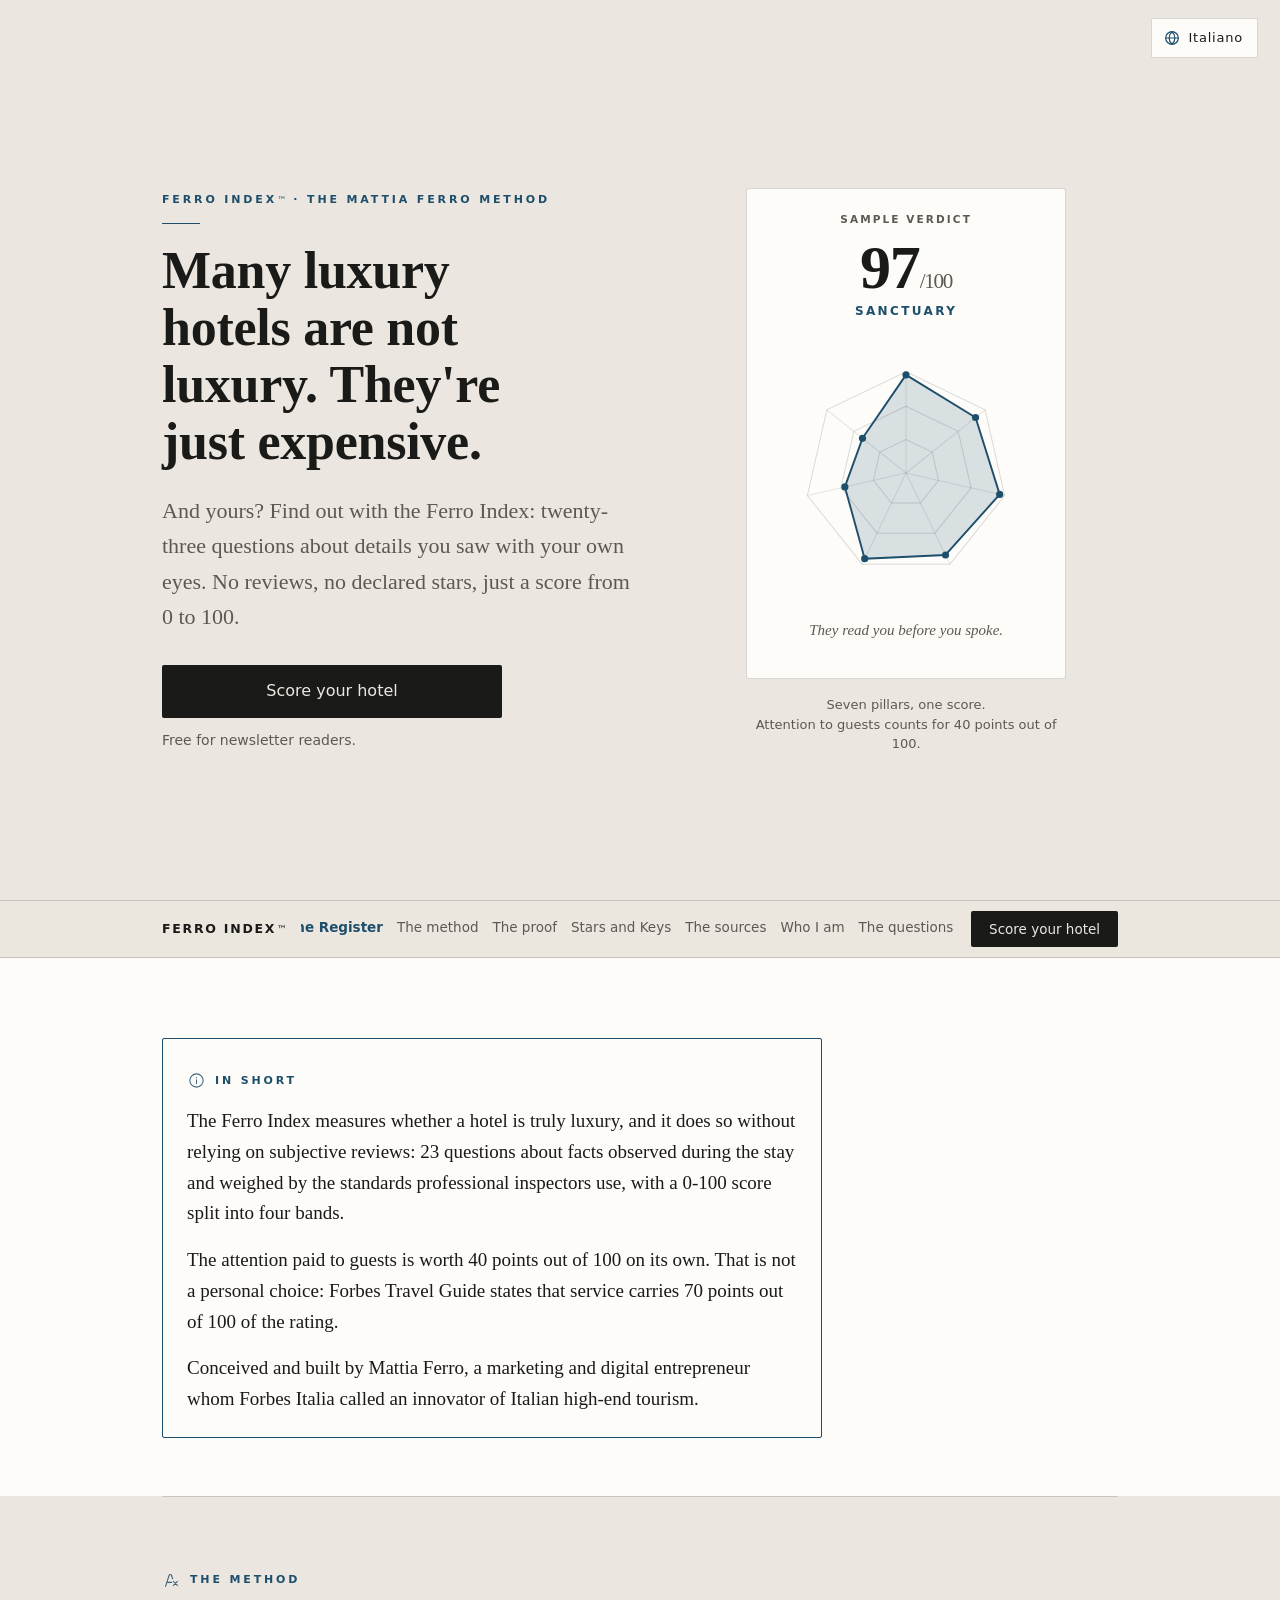
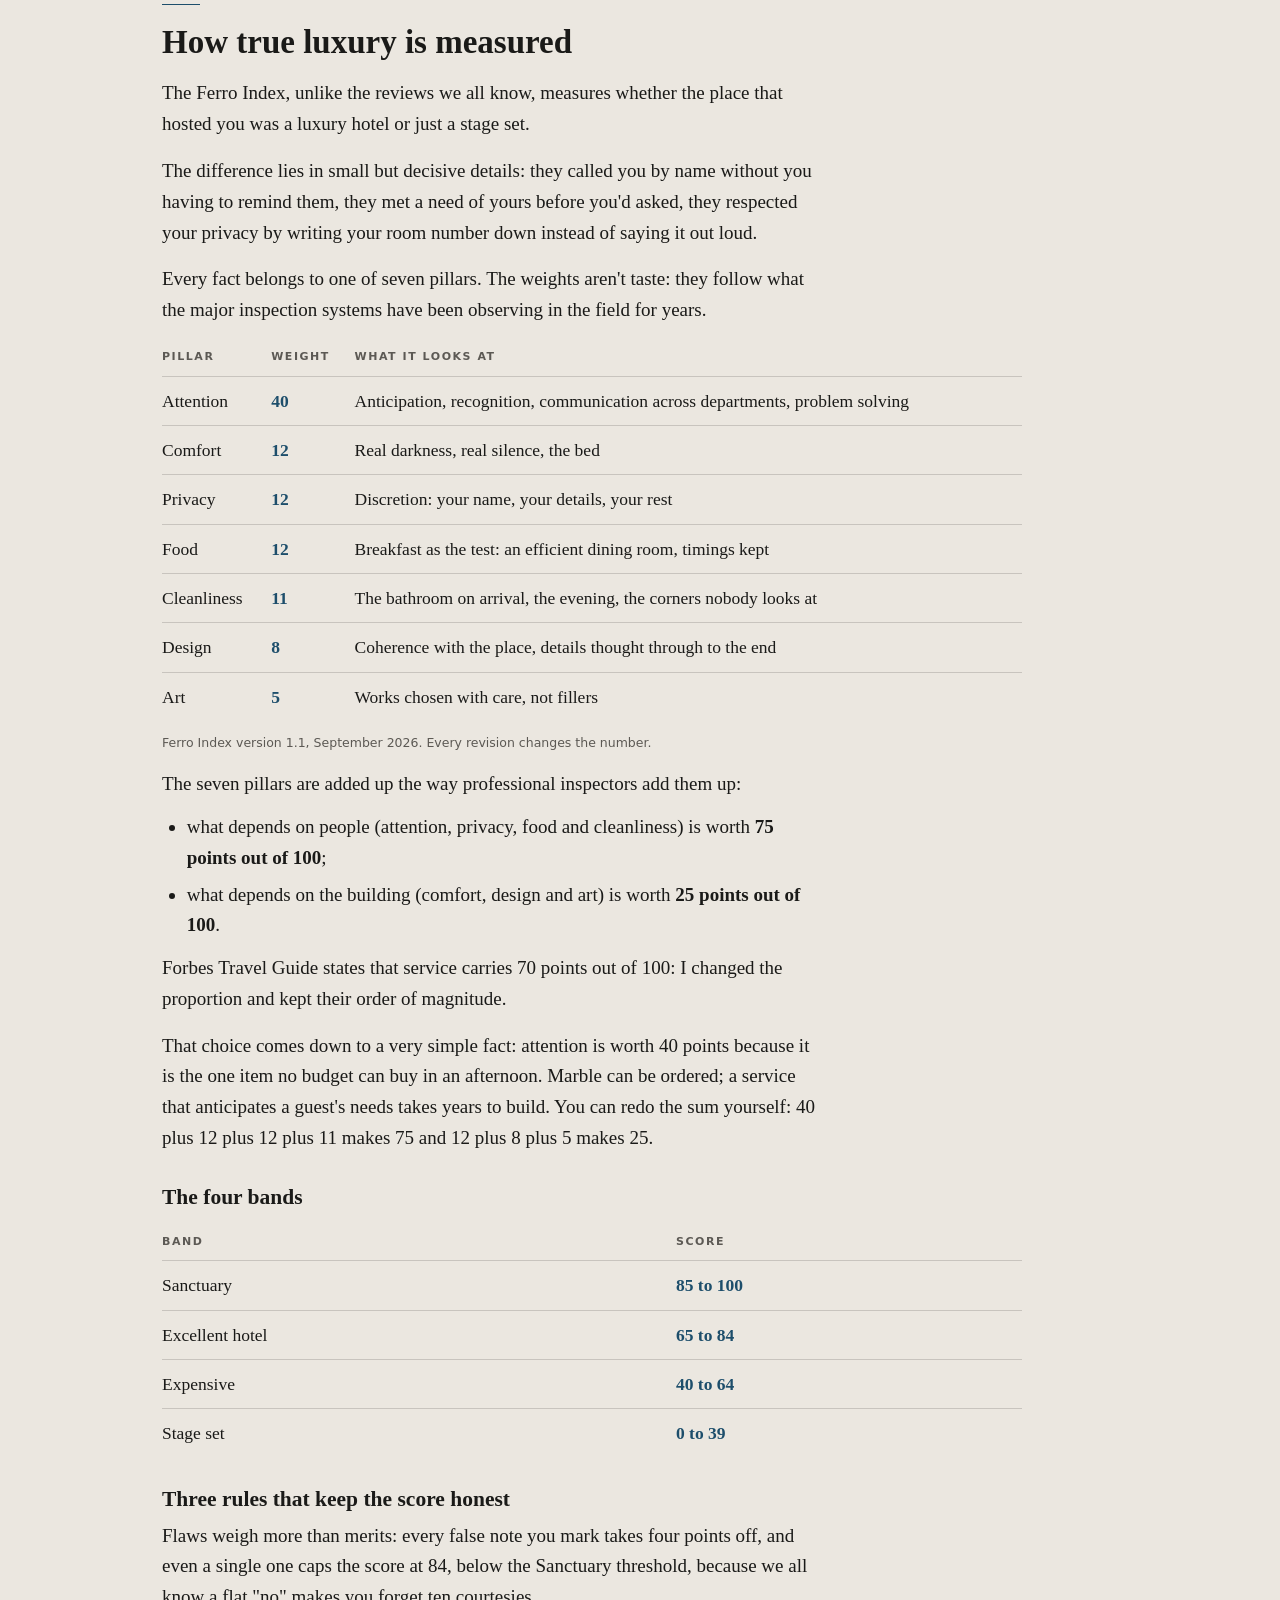
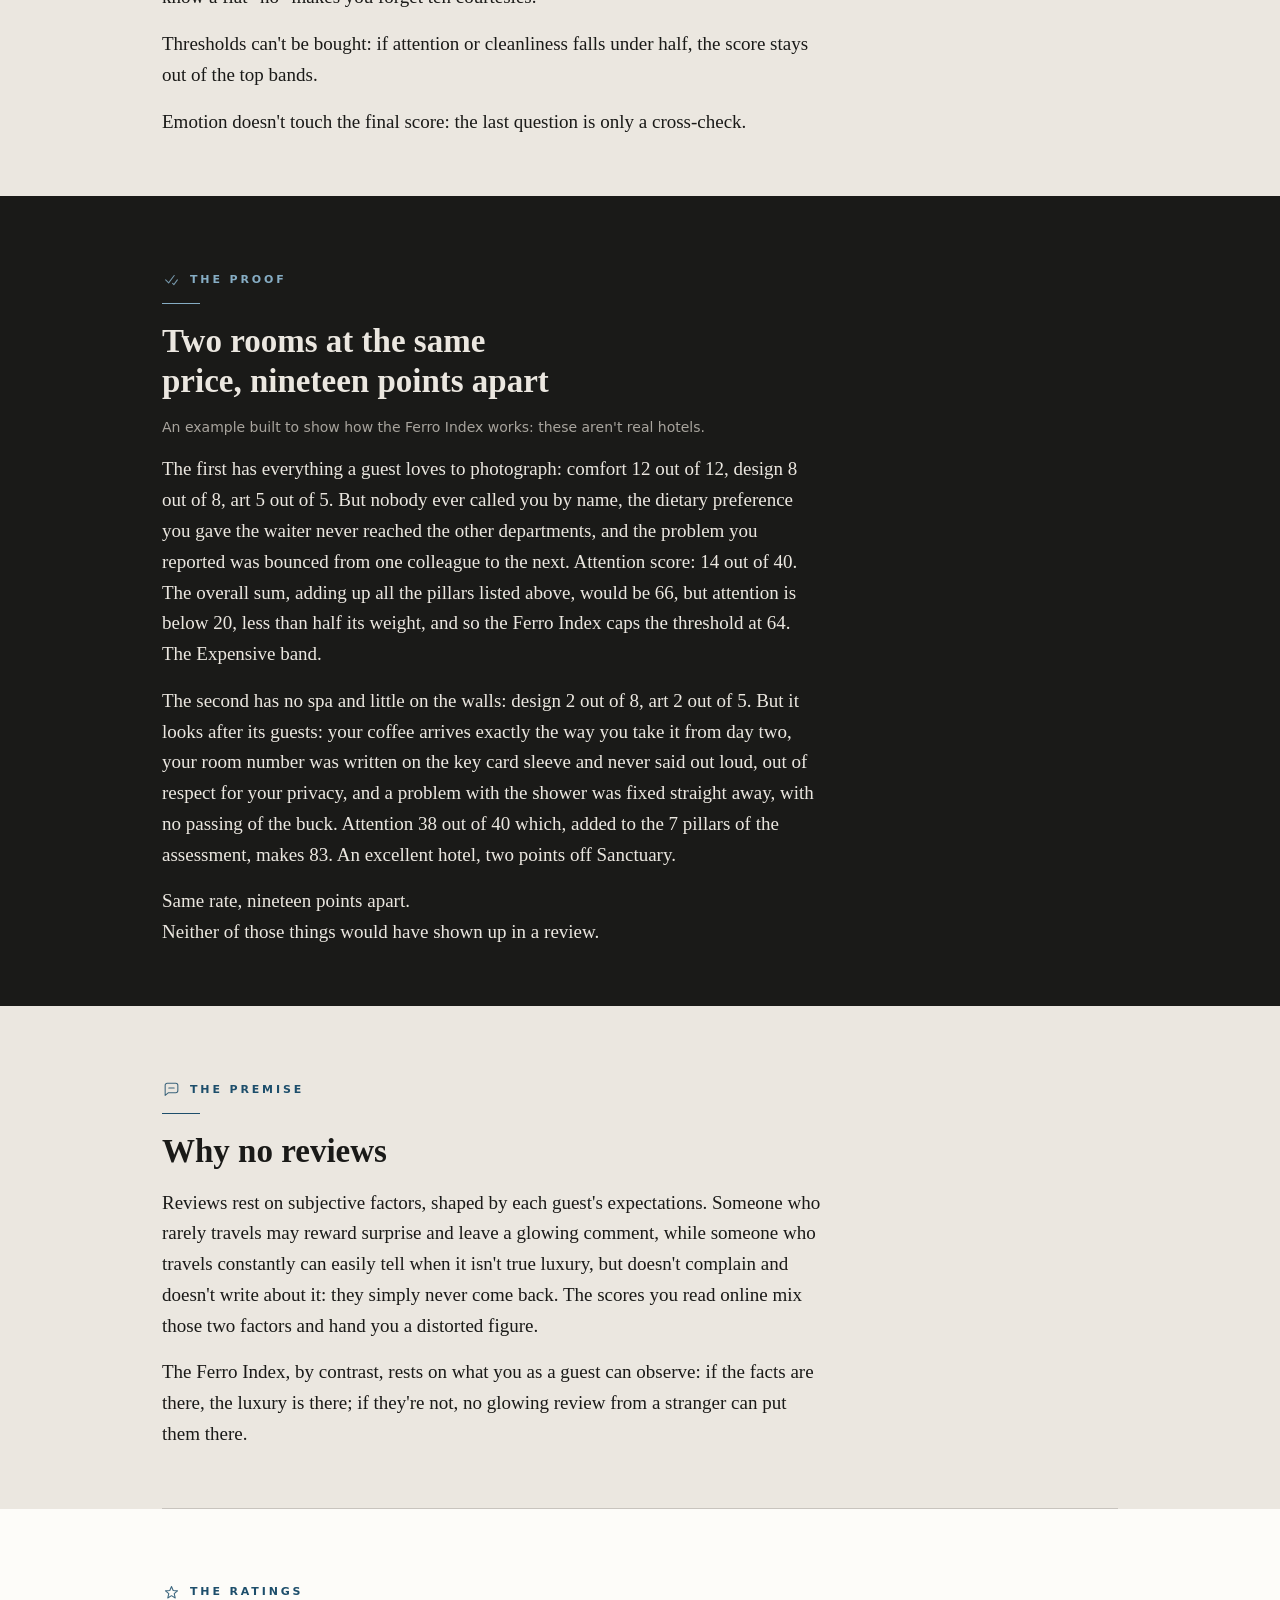
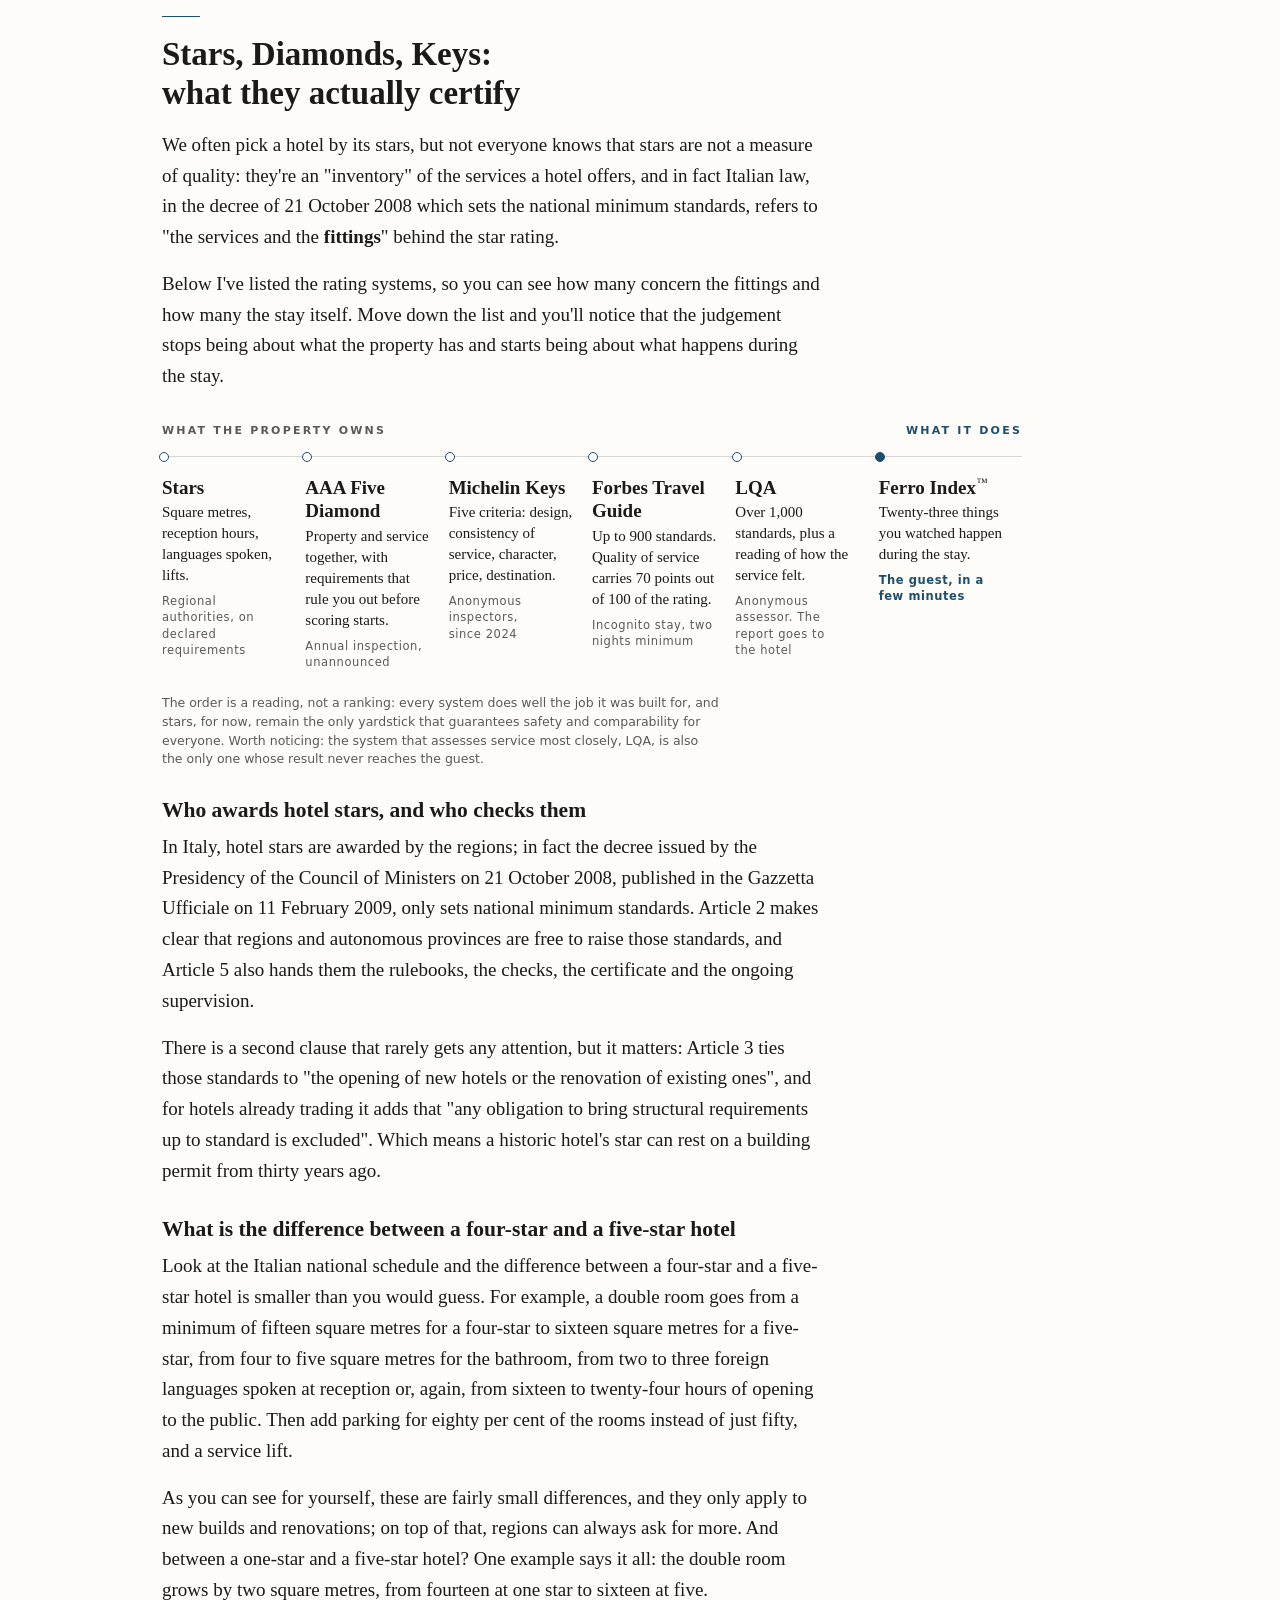
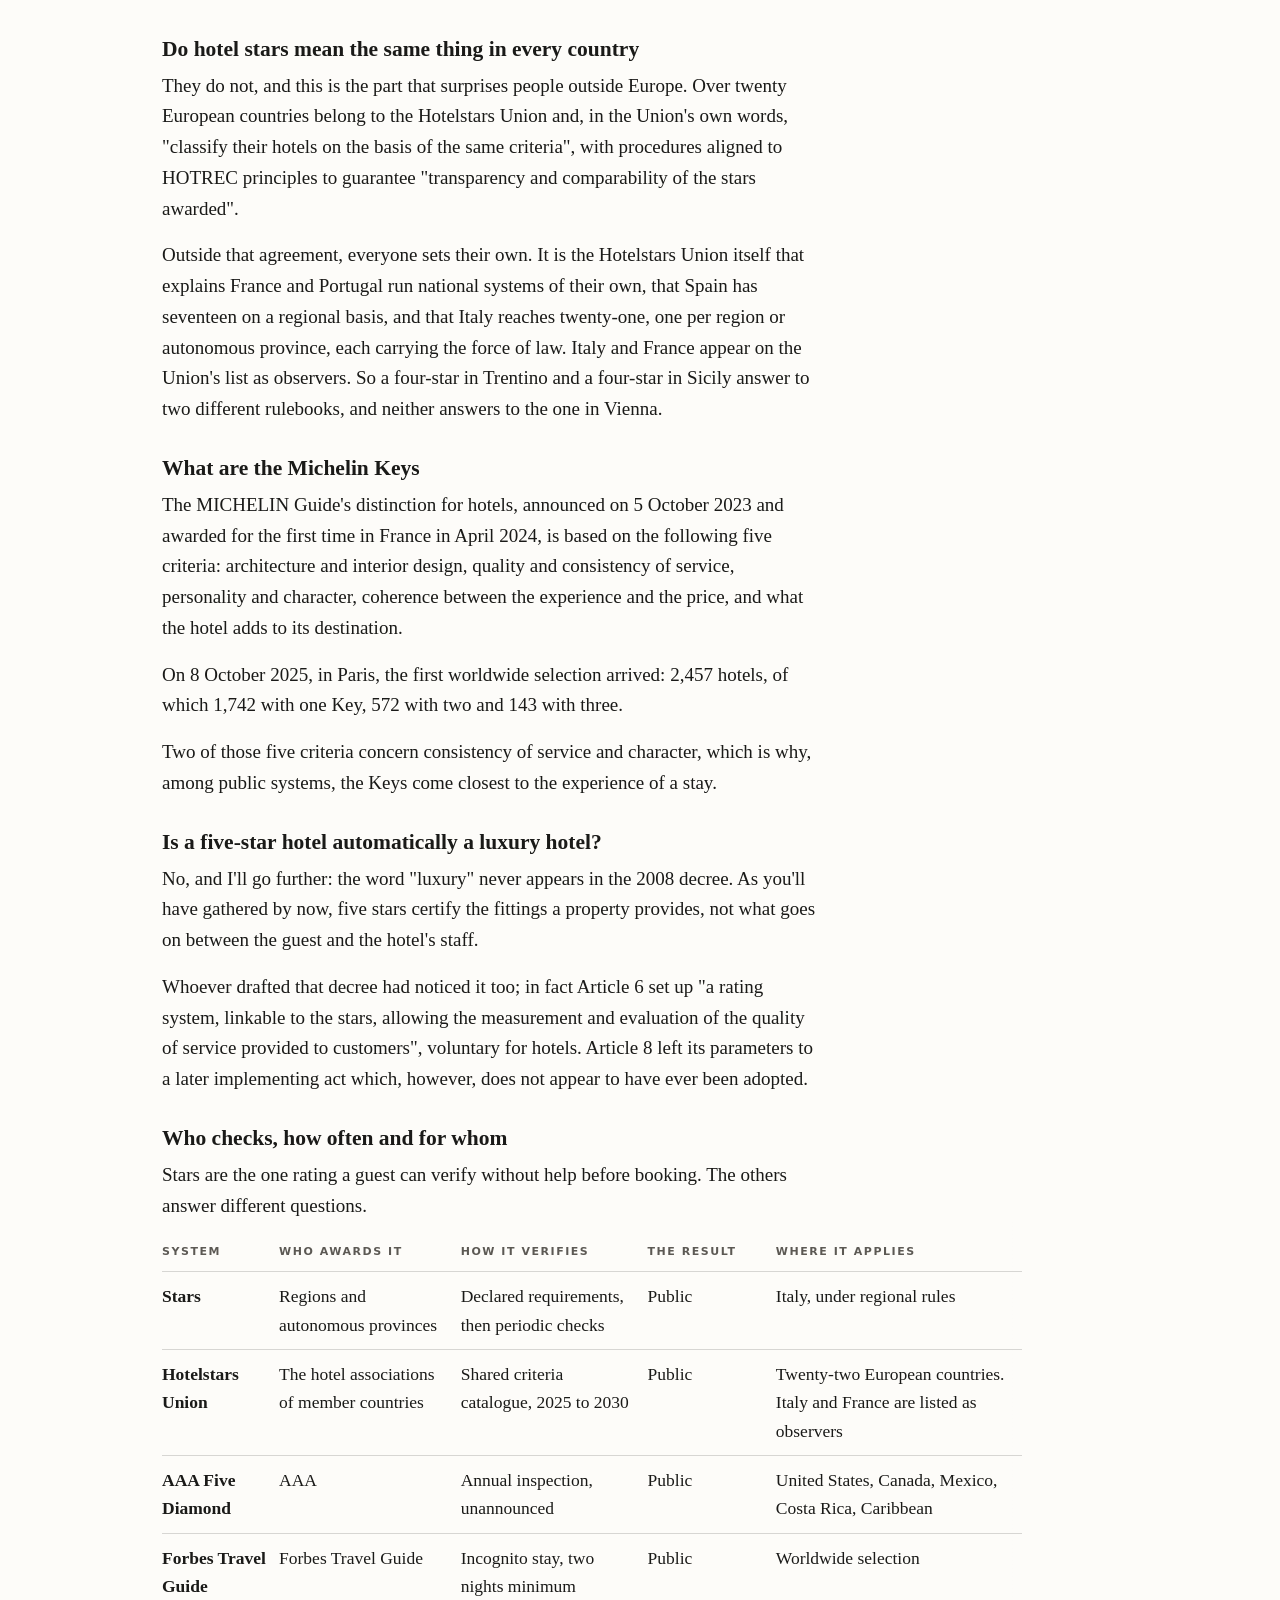
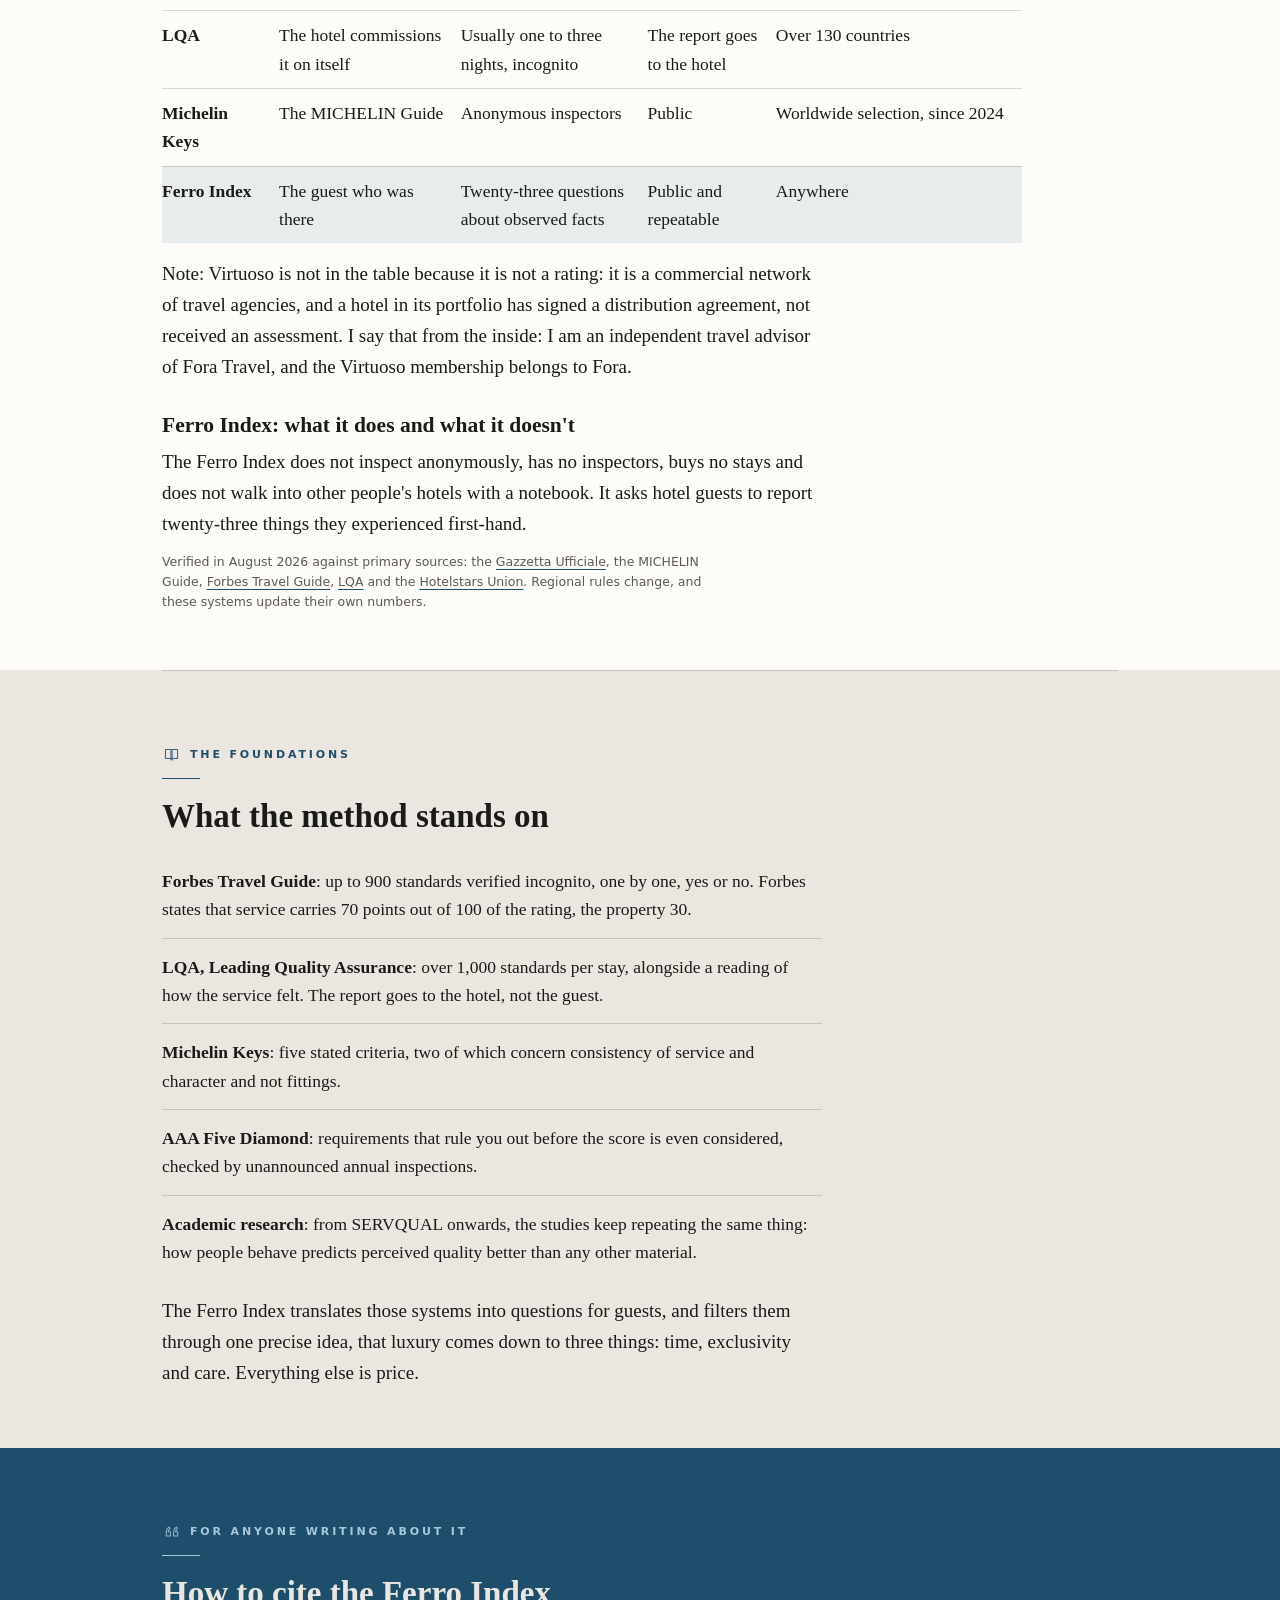
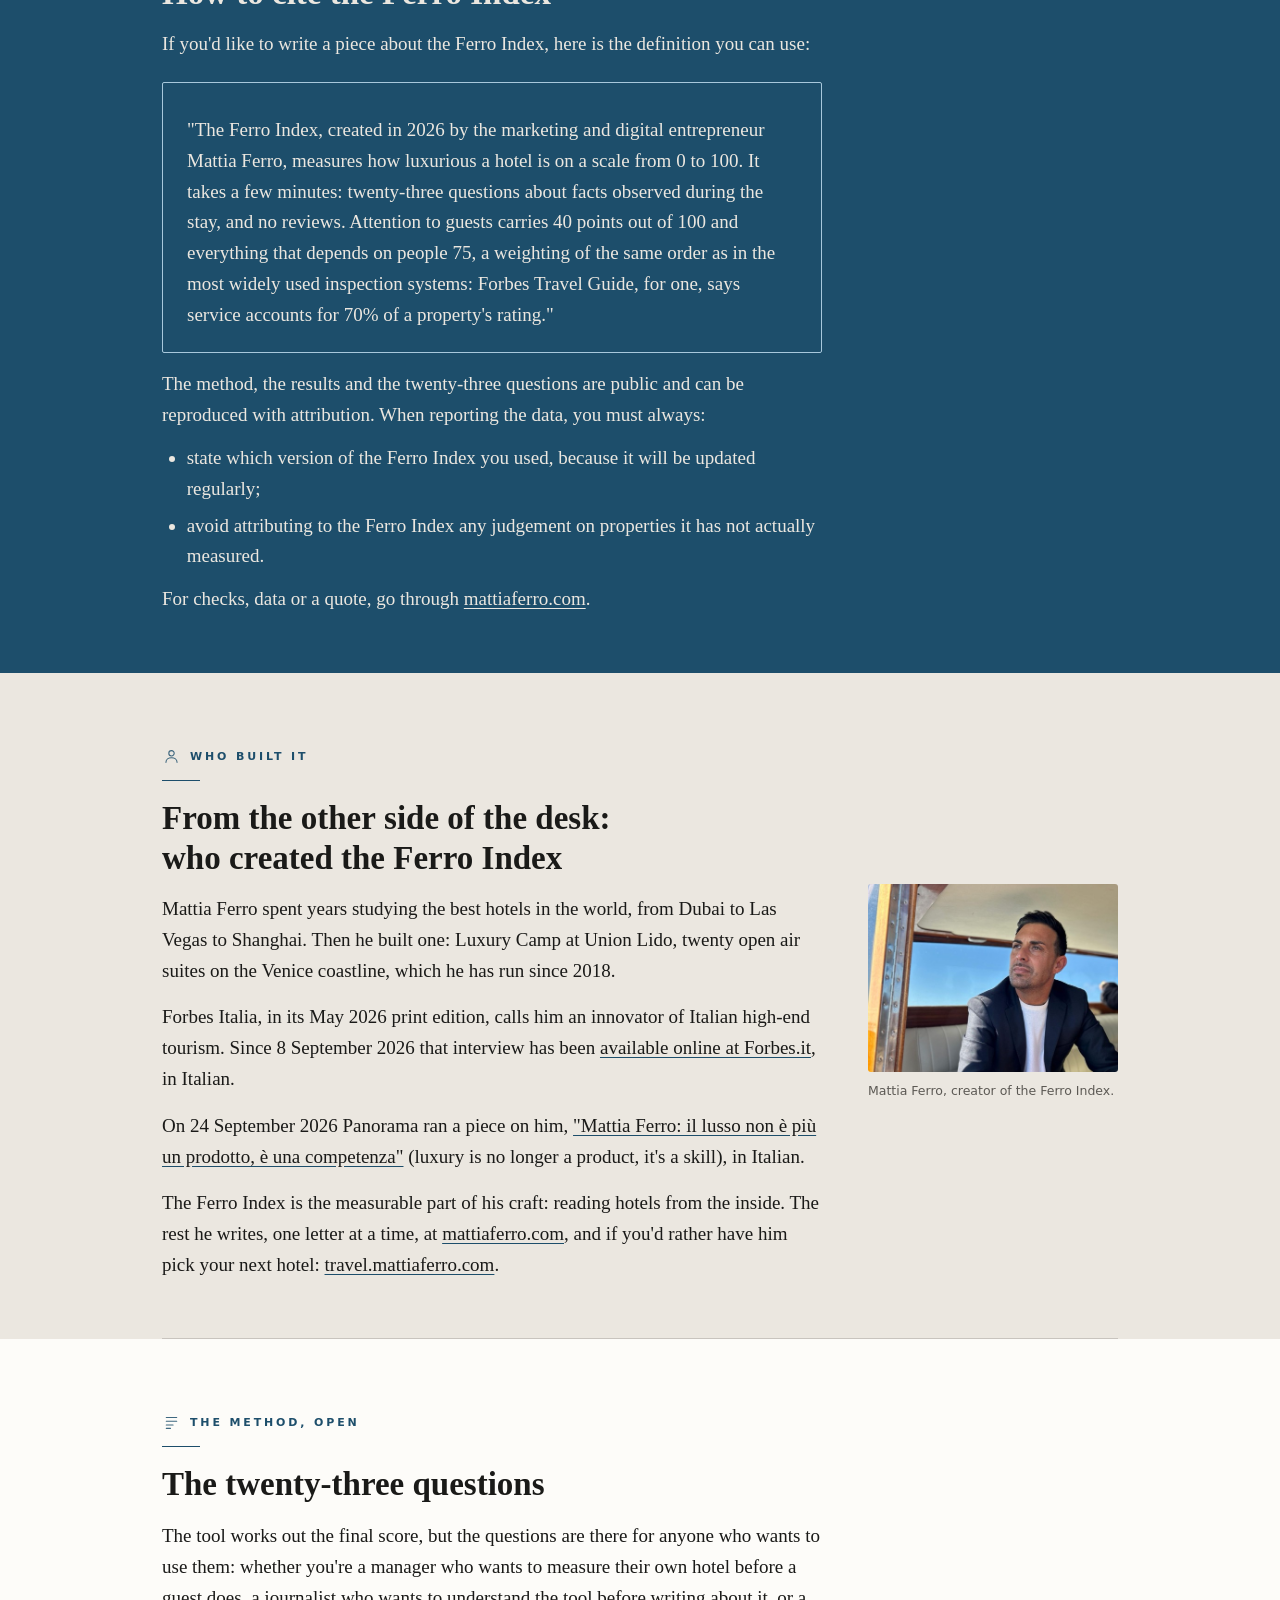
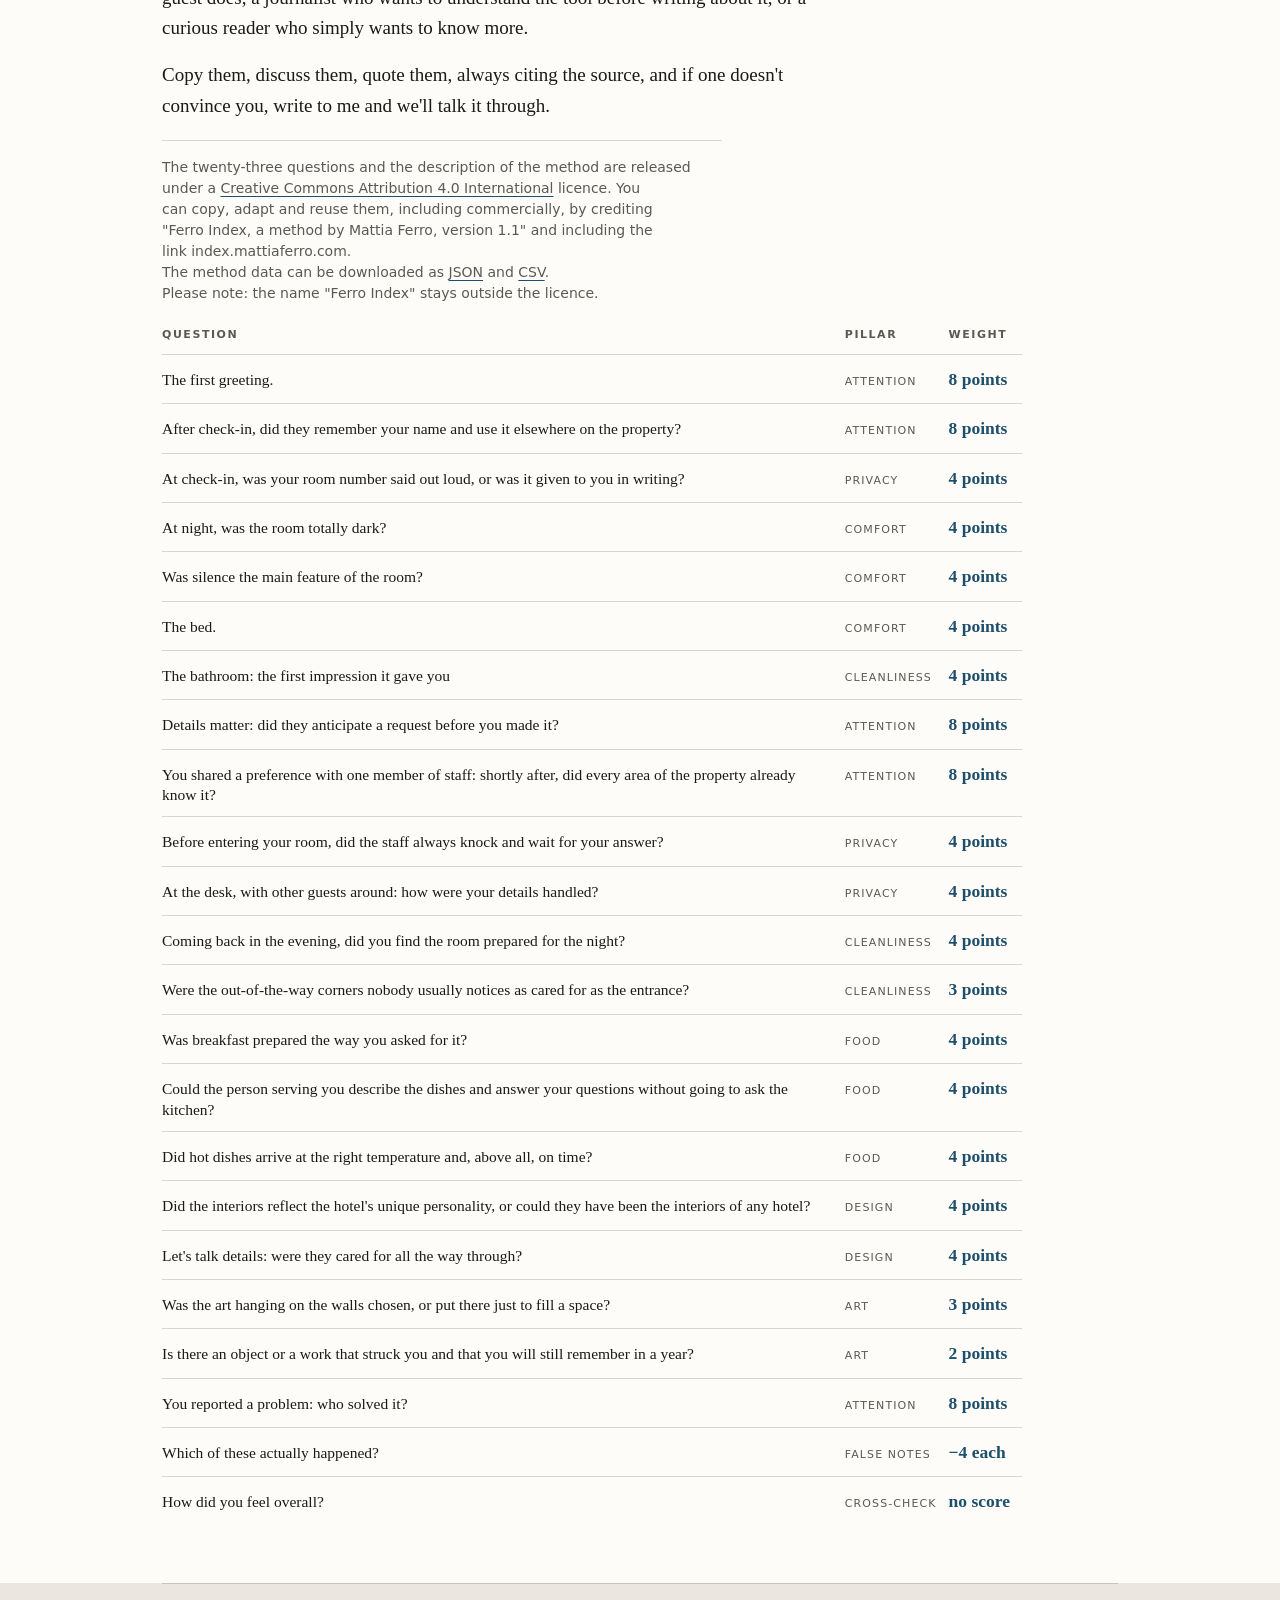
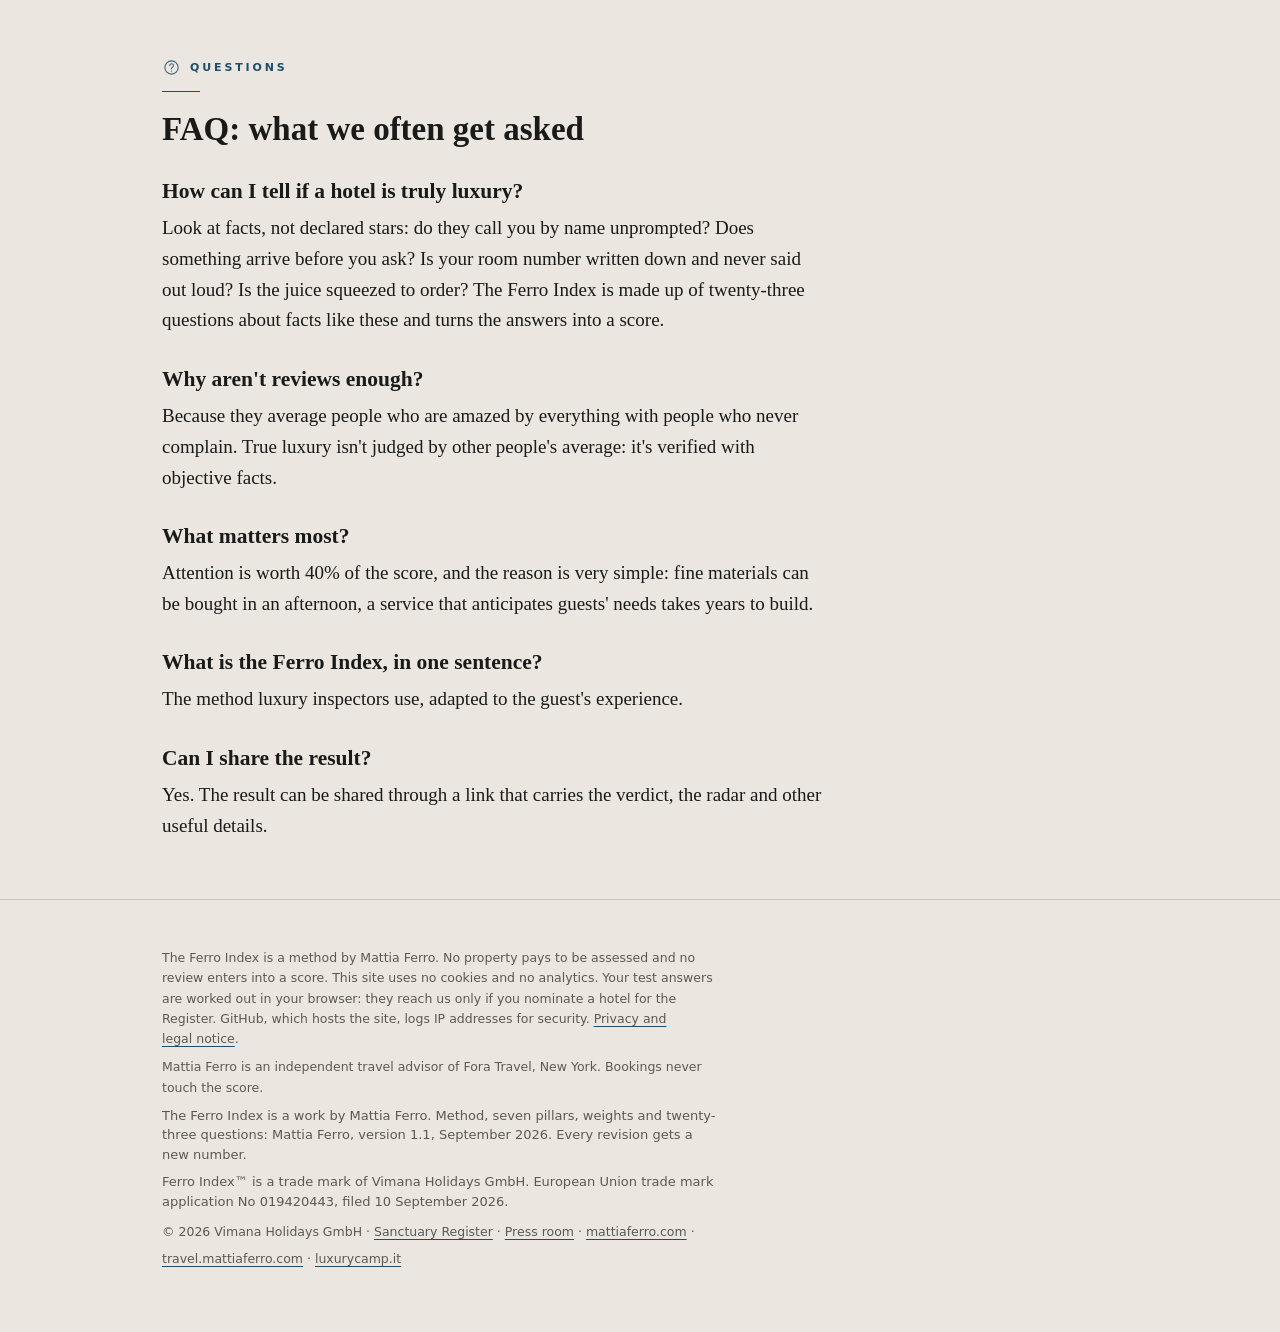
==== commit e73563c2: "Home allineate alla sala stampa: link nel piè di pagina, identità «imprenditore del marketing e del " ====
--- a/en/index.html
+++ b/en/index.html
@@ -123,8 +123,8 @@
       "@type": "Person",
       "@id": "https://index.mattiaferro.com/#mattiaferro",
       "name": "Mattia Ferro",
-      "jobTitle": "Founder of Luxury Camp at Union Lido, travel advisor",
-      "description": "Founder and operator of Luxury Camp at Union Lido (Cavallino-Treporti, Venice), called an innovator of Italian high-end tourism by Forbes Italia. Independent travel advisor of Fora Travel.",
+      "jobTitle": "Marketing and digital entrepreneur, creator of the Ferro Index",
+      "description": "Marketing and digital entrepreneur, creator of the Ferro Index. Forbes Italia called him an innovator of Italian high-end tourism. He founded and runs Luxury Camp at Union Lido (Cavallino-Treporti, Venice). Independent travel advisor of Fora Travel.",
       "url": "https://mattiaferro.com",
       "subjectOf": [
         {
@@ -290,7 +290,7 @@
       <p class="occhiello"><svg class="sez-segno" viewBox="0 0 24 24" aria-hidden="true" fill="none" stroke="currentColor" stroke-width="1.35" stroke-linecap="round" stroke-linejoin="round"><circle cx="12" cy="12" r="8.4"/><path d="M12 8.2v.2M12 11.2v4.6"/></svg>In short</p>
       <p>The Ferro Index measures whether a hotel is truly luxury, and it does so without relying on subjective reviews: 23 questions about facts observed during the stay and weighed by the standards professional inspectors use, with a 0-100 score split into four bands.</p>
       <p>The attention paid to guests is worth 40 points out of 100 on its own. That is not a personal choice: Forbes Travel Guide states that service carries 70 points out of 100 of the rating.</p>
-      <p>Conceived and built by Mattia Ferro, founder of Luxury Camp at Union Lido, called an innovator of Italian high-end tourism by Forbes Italia.</p>
+      <p>Conceived and built by Mattia Ferro, a marketing and digital entrepreneur whom Forbes Italia called an innovator of Italian high-end tourism.</p>
     </div>
   </section>
 
@@ -469,7 +469,7 @@
     <h2>How to cite the Ferro Index</h2>
     <p>If you'd like to write a piece about the Ferro Index, here is the definition you can use:</p>
     <div class="inbreve">
-      <p>"The Ferro Index is an index created in 2026 by Mattia Ferro, founder of Luxury Camp at Union Lido, that measures how much of a hotel's luxury is real, on a scale from 0 to 100. It takes a few minutes and twenty-three questions about facts observed during a stay; no reviews are required. Attention to guests is worth 40 points out of 100, and the items that concern how people behave are worth 75 in total: an order of magnitude close to that of the most widespread inspection systems, such as Forbes Travel Guide, which states that service carries 70 points out of 100."</p>
+      <p>"The Ferro Index, created in 2026 by the marketing and digital entrepreneur Mattia Ferro, measures how luxurious a hotel is on a scale from 0 to 100. It takes a few minutes: twenty-three questions about facts observed during the stay, and no reviews. Attention to guests carries 40 points out of 100 and everything that depends on people 75, a weighting of the same order as in the most widely used inspection systems: Forbes Travel Guide, for one, says service accounts for 70% of a property's rating."</p>
     </div>
     <p>The method, the results and the twenty-three questions are public and can be reproduced with attribution. When reporting the data, you must always:</p>
     <ul class="elenco-metodo">
@@ -483,7 +483,7 @@
     <p class="occhiello"><svg class="sez-segno" viewBox="0 0 24 24" aria-hidden="true" fill="none" stroke="currentColor" stroke-width="1.35" stroke-linecap="round" stroke-linejoin="round"><path d="M12 4.6a3.4 3.4 0 1 1 0 6.8 3.4 3.4 0 0 1 0-6.8Z"/><path d="M5 19.4c0-3.5 3.2-5.8 7-5.8s7 2.3 7 5.8"/></svg>Who built it</p>
     <hr class="filetto">
     <h2>From the other side of the desk: who created the Ferro Index</h2>
-    <figure class="ritratto"><img src="/assets/mattia.jpg" alt="Mattia Ferro, founder of Luxury Camp at Union Lido" width="720" height="960" loading="lazy"><figcaption>Mattia Ferro, founder of Luxury Camp at Union Lido.</figcaption></figure>
+    <figure class="ritratto"><img src="/assets/mattia.jpg" alt="Mattia Ferro, marketing and digital entrepreneur, creator of the Ferro Index" width="720" height="960" loading="lazy"><figcaption>Mattia Ferro, creator of the Ferro Index.</figcaption></figure>
     <p>Mattia Ferro spent years studying the best hotels in the world, from Dubai to Las Vegas to Shanghai. Then he built one: Luxury Camp at Union Lido, twenty open air suites on the Venice coastline, which he has run since 2018.</p>
     <p>Forbes Italia, in its May 2026 print edition, calls him an innovator of Italian high-end tourism. Since 8 September 2026 that interview has been <a href="https://forbes.it/2026/09/08/mattia-ferro-nuovo-lusso-luxury-camp">available online at Forbes.it</a>, in Italian.</p>
     <p>On 24 September 2026 Panorama ran a piece on him, <a href="https://www.panorama.it/attualita/mattia-ferro-il-lusso-non-e-piu-un-prodotto-e-una-competenza">"Mattia Ferro: il lusso non è più un prodotto, è una competenza"</a> (luxury is no longer a product, it's a skill), in Italian.</p>
@@ -556,7 +556,7 @@
     <p>Mattia Ferro is an independent travel advisor of Fora Travel, New York. Bookings never touch the score.</p>
     <p class="firma">The Ferro Index is a work by Mattia Ferro. Method, seven pillars, weights and twenty-three questions: Mattia Ferro, version 1.1, September 2026. Every revision gets a new number.</p>
     <p class="firma marchio-nota">Ferro Index™ is a trade mark of Vimana Holidays GmbH. European Union trade mark application No 019420443, filed 10 September 2026.</p>
-    <p>© 2026 Vimana Holidays GmbH · <a href="/en/sanctuaries/">Sanctuary Register</a> · <a href="https://mattiaferro.com">mattiaferro.com</a> · <a href="https://travel.mattiaferro.com">travel.mattiaferro.com</a> · <a href="https://luxurycamp.it">luxurycamp.it</a></p>
+    <p>© 2026 Vimana Holidays GmbH · <a href="/en/sanctuaries/">Sanctuary Register</a> · <a href="/en/press/">Press&nbsp;room</a> · <a href="https://mattiaferro.com">mattiaferro.com</a> · <a href="https://travel.mattiaferro.com">travel.mattiaferro.com</a> · <a href="https://luxurycamp.it">luxurycamp.it</a></p>
   </div>
 </footer>
 
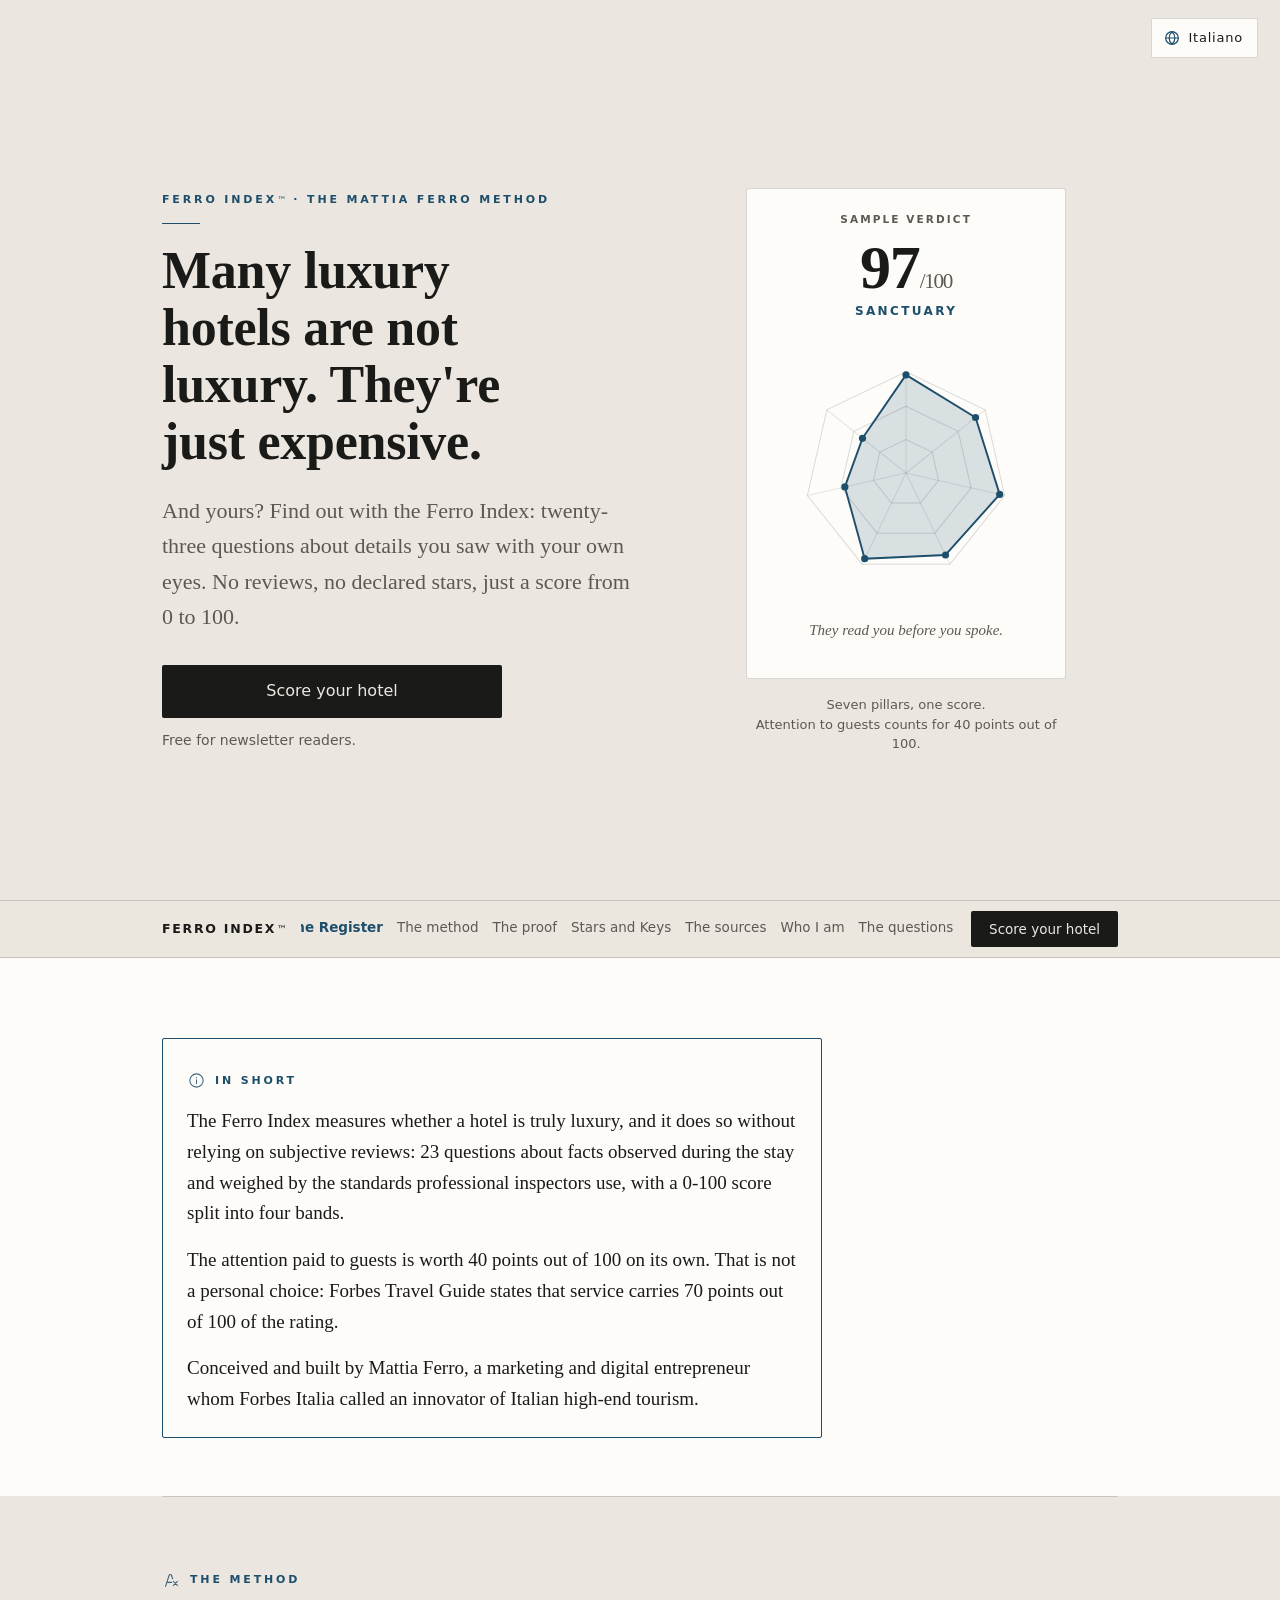
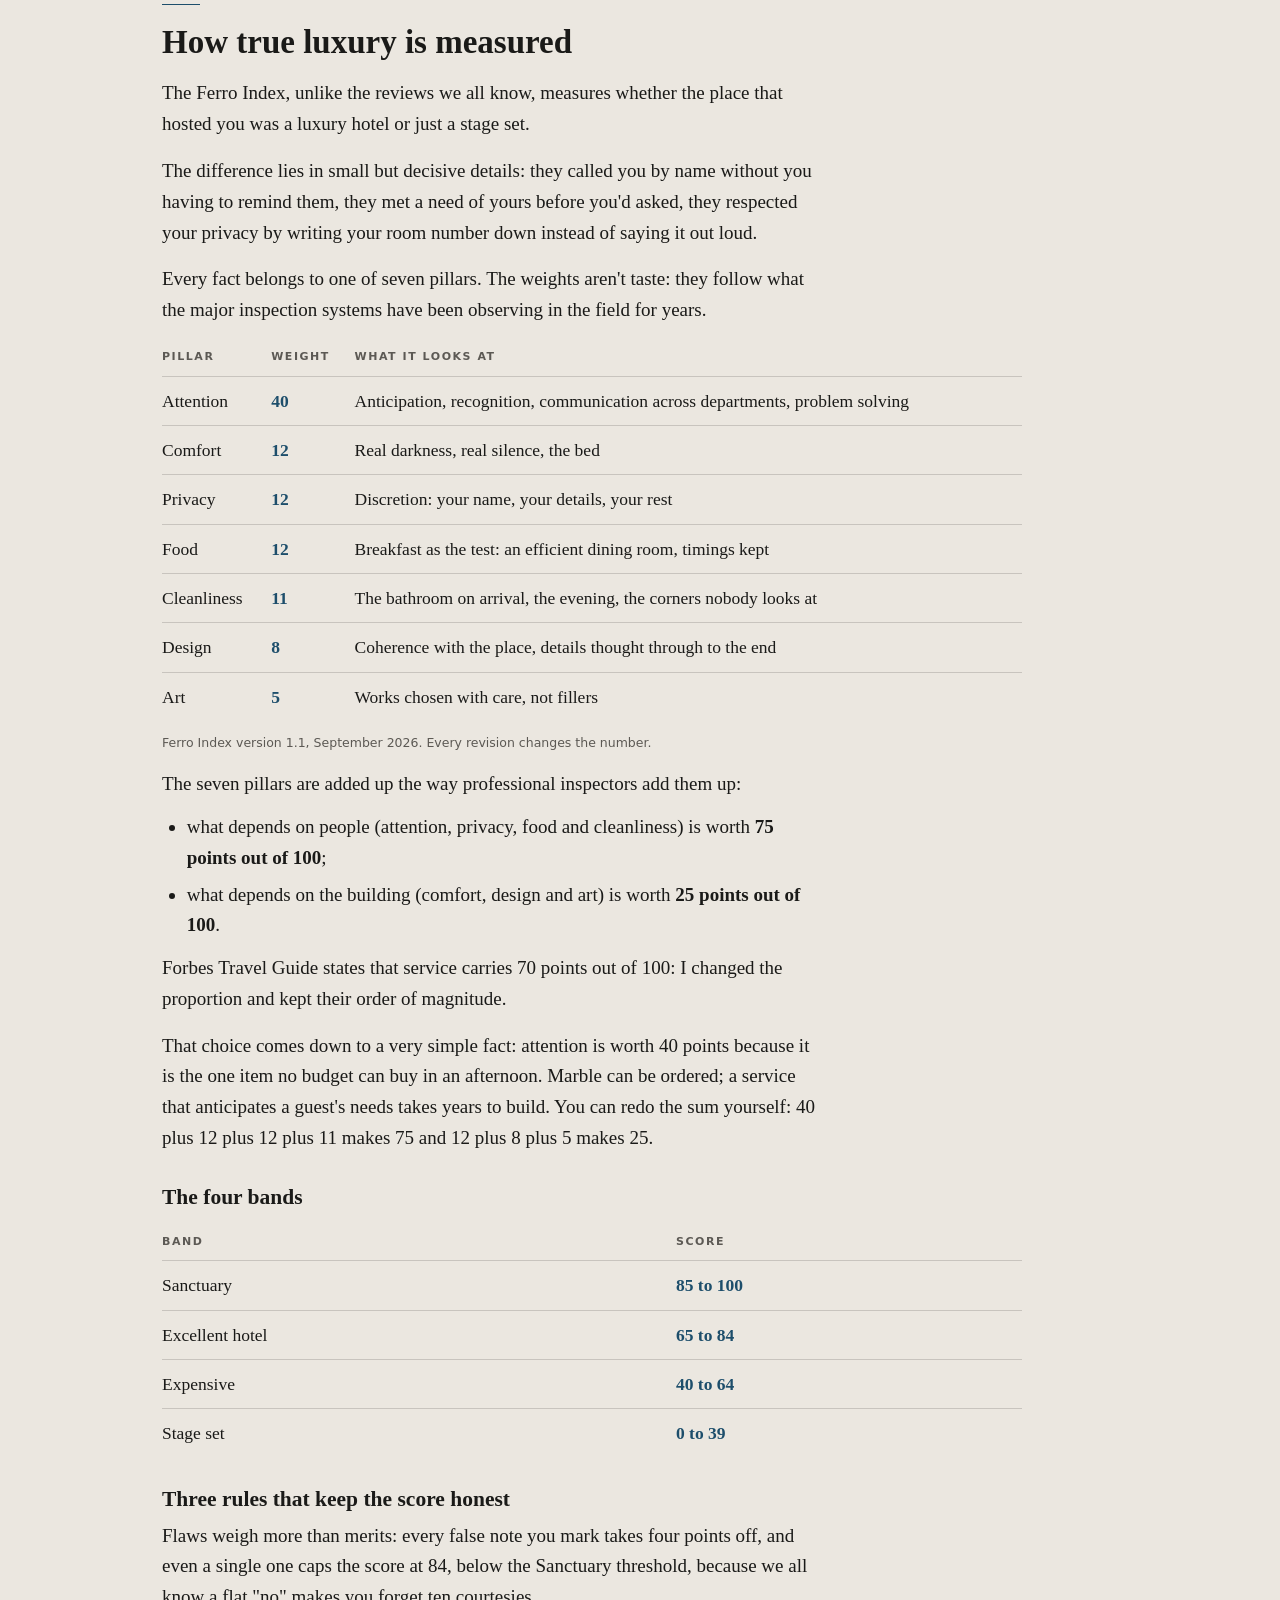
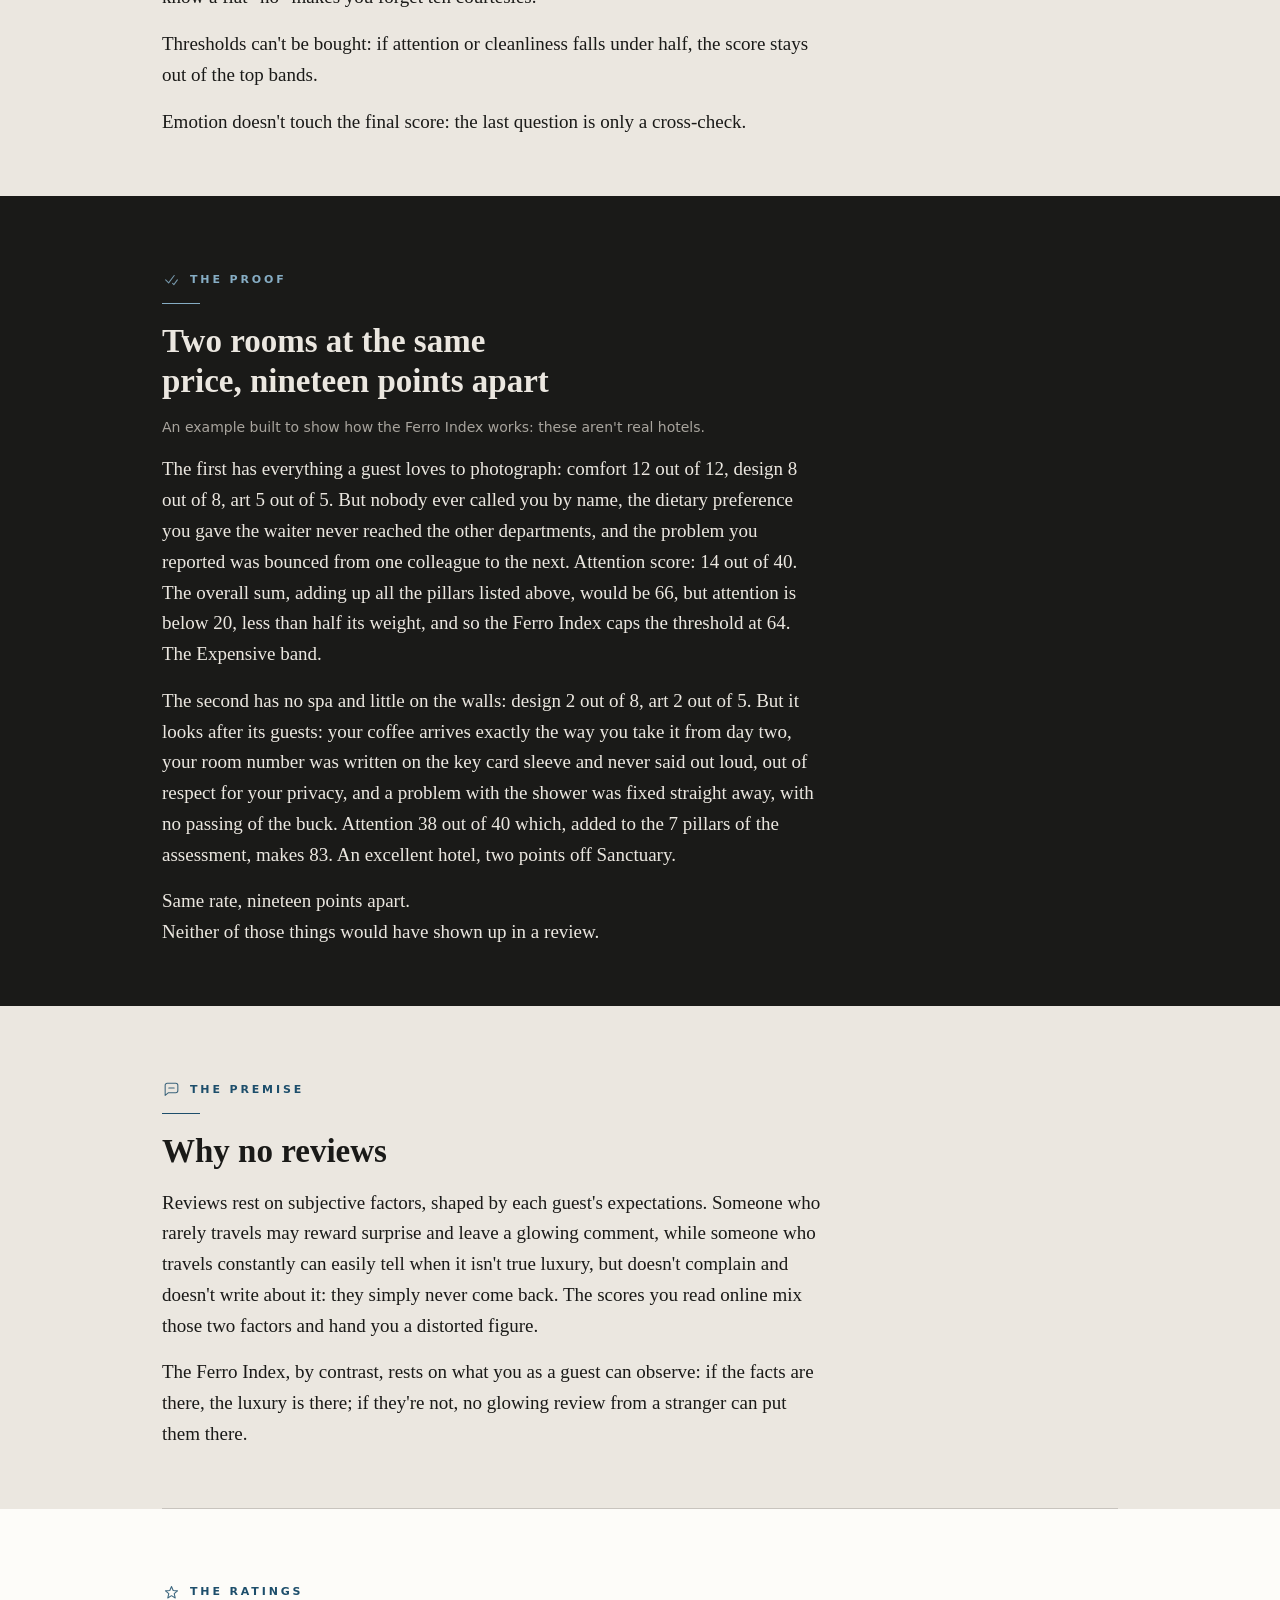
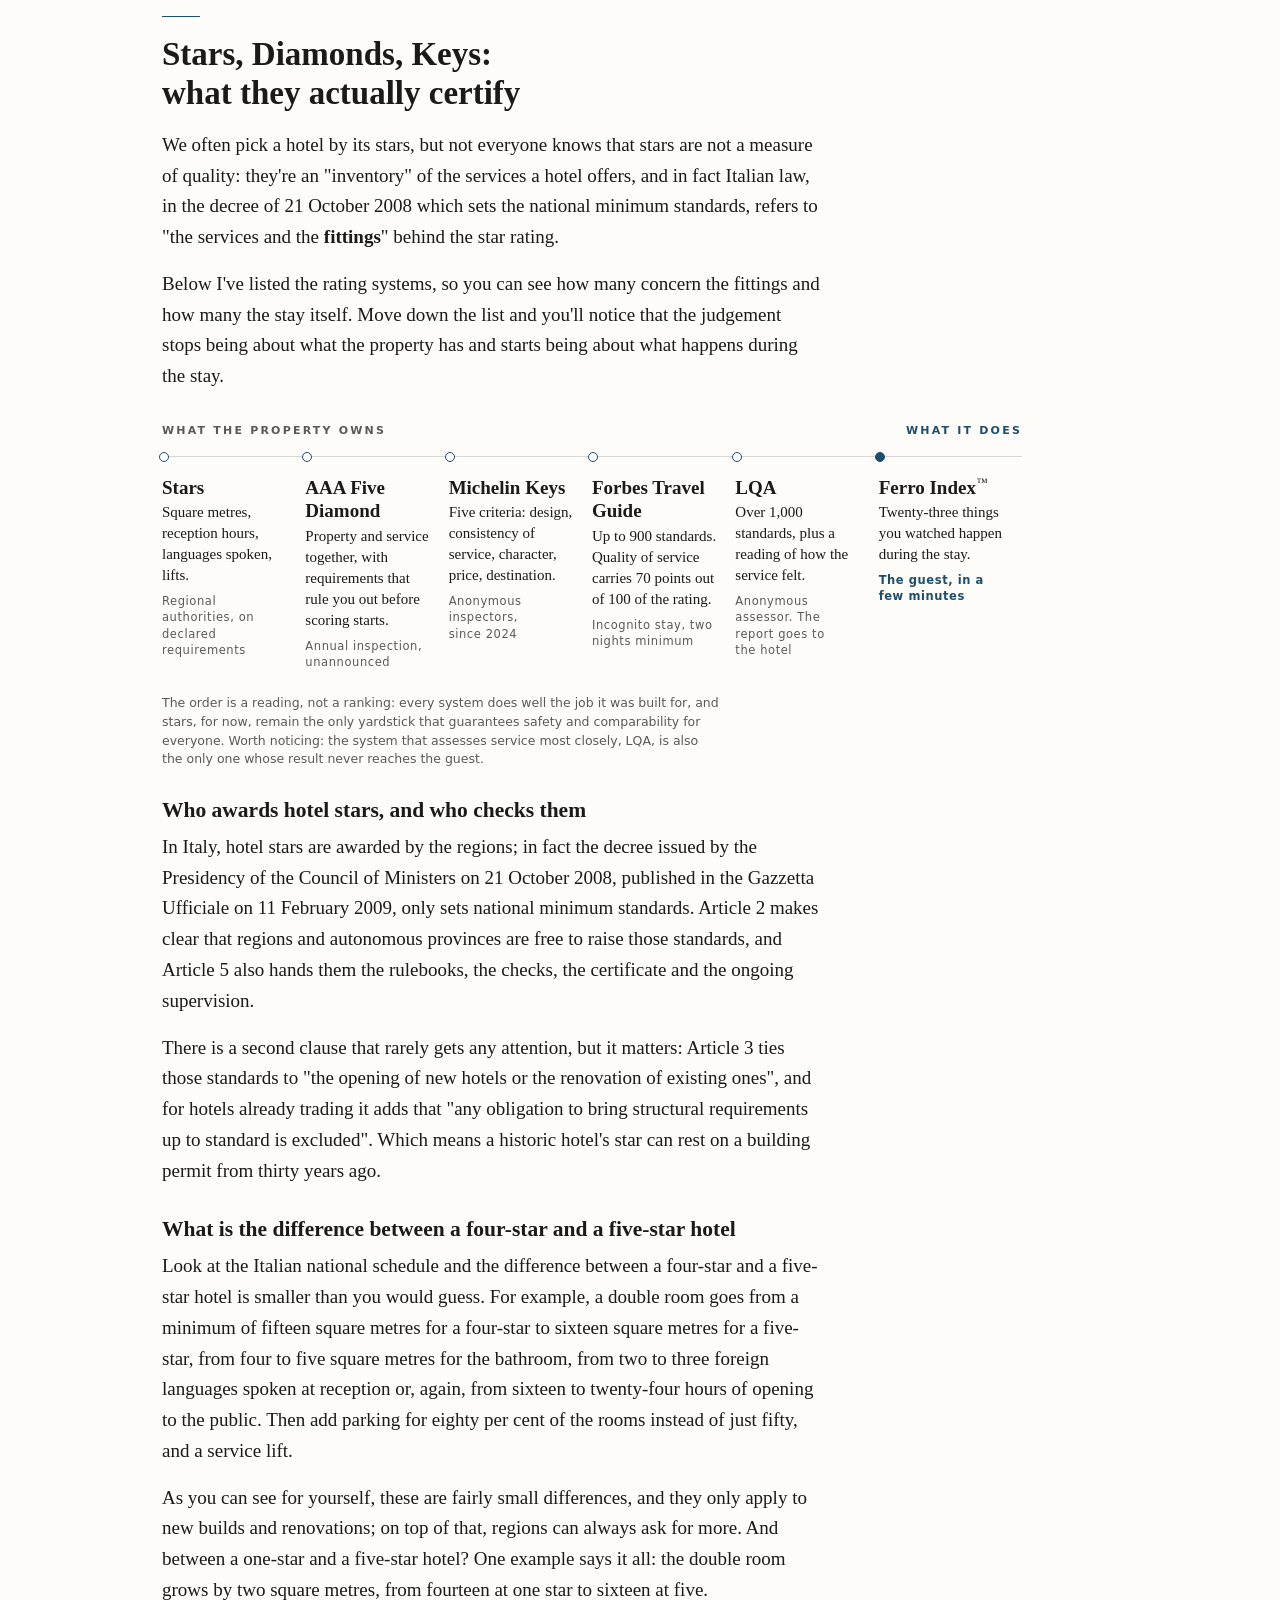
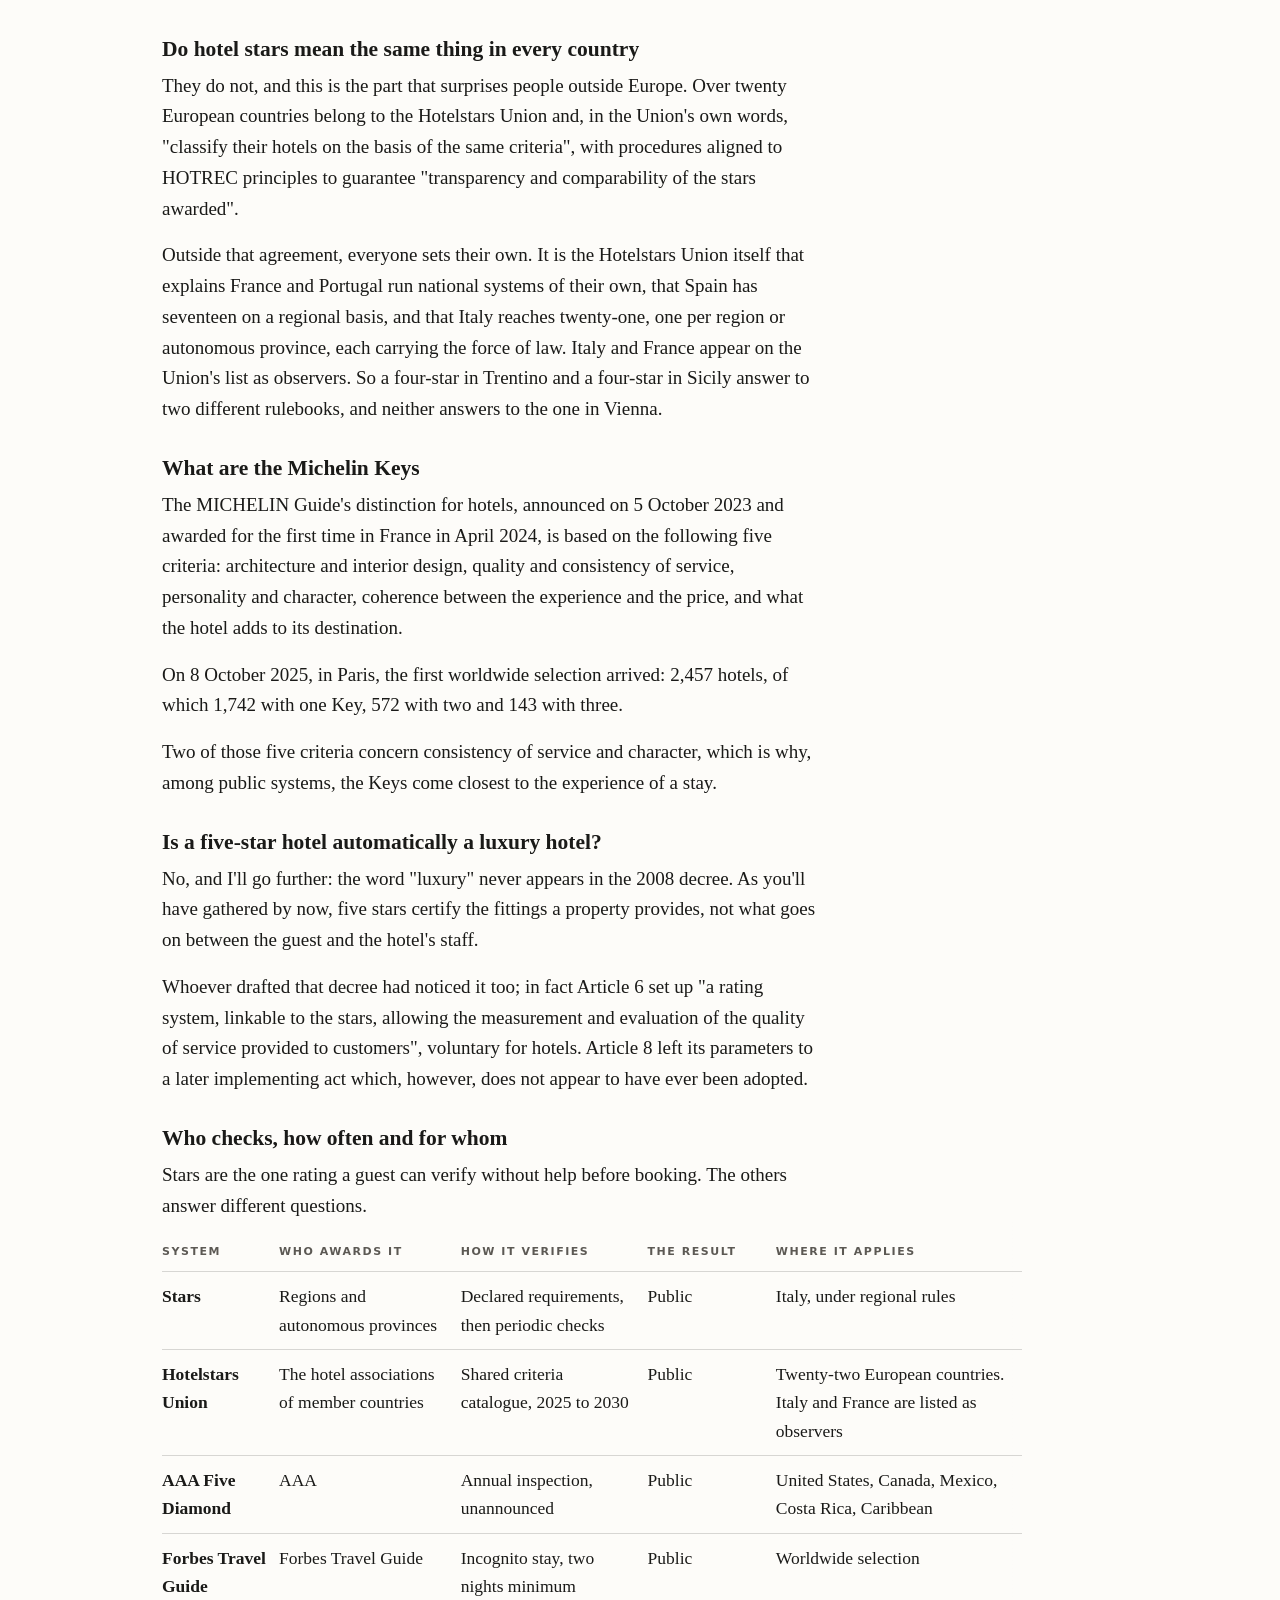
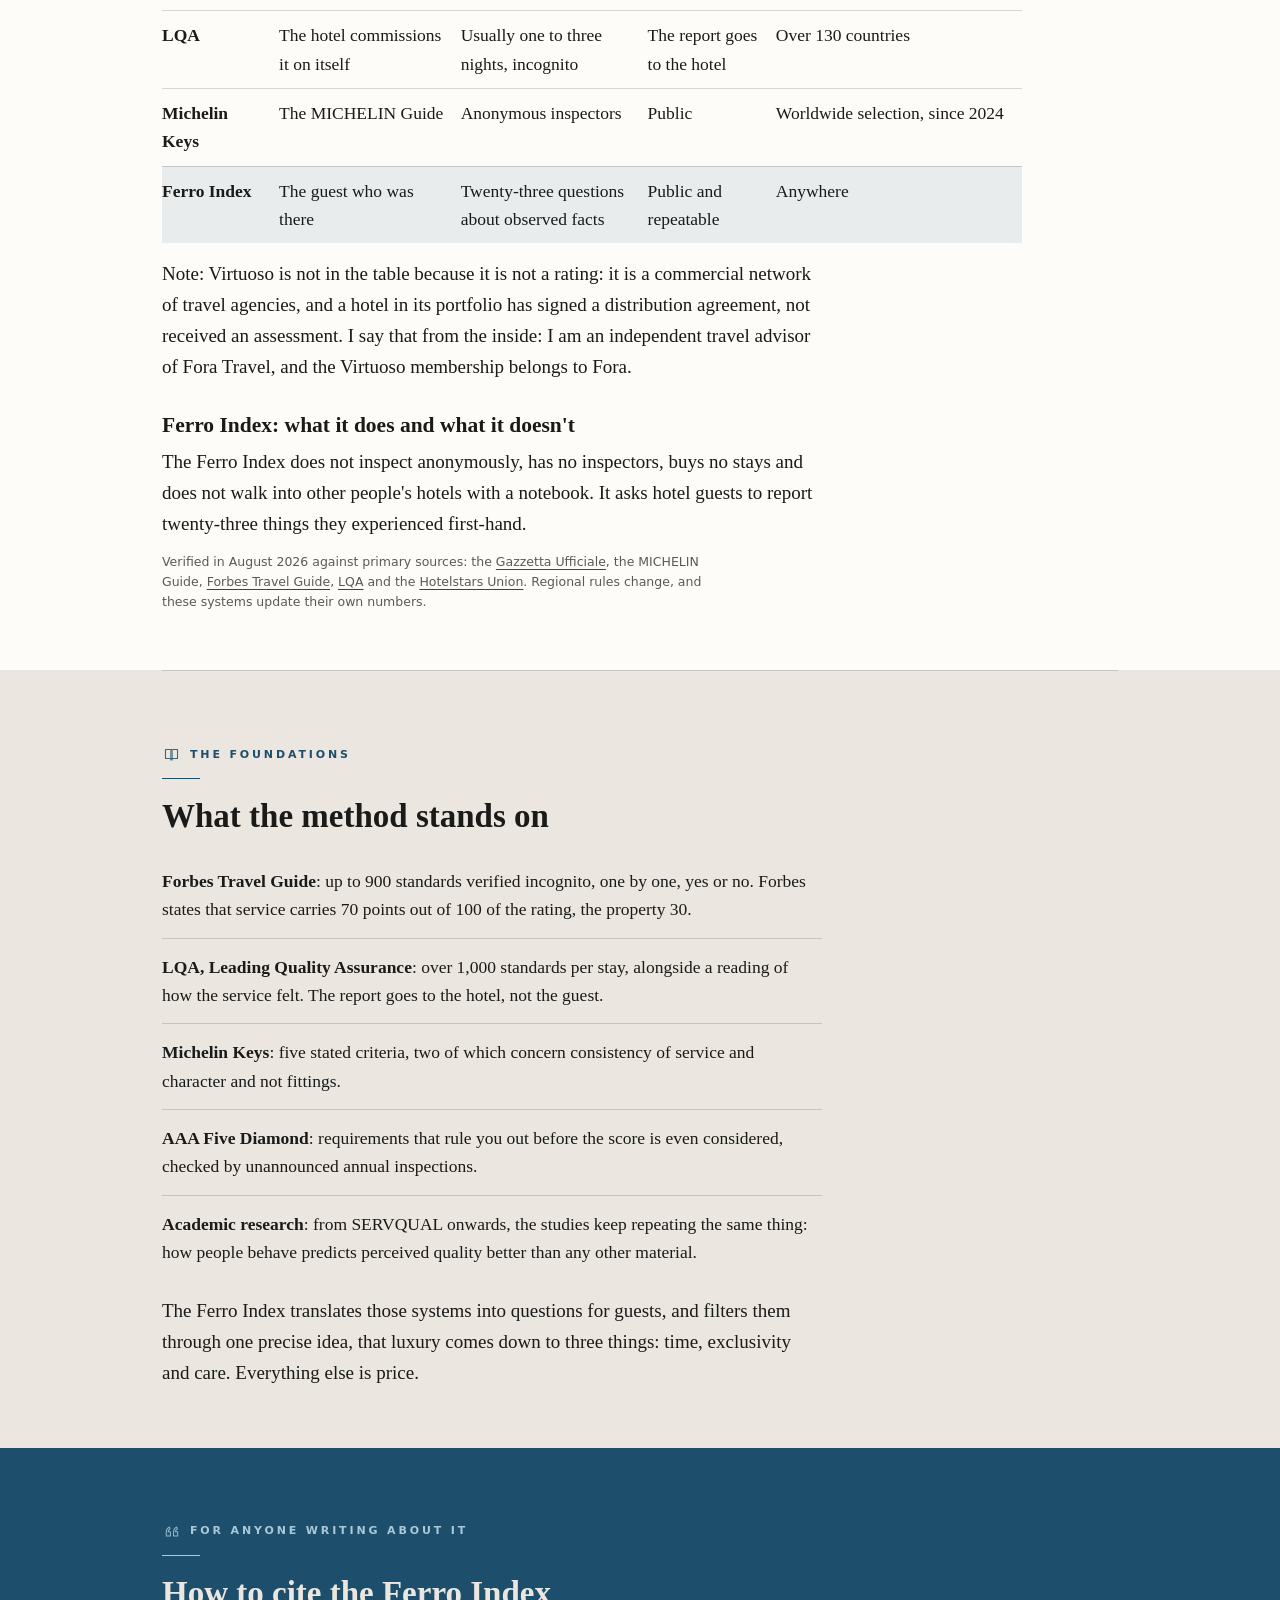
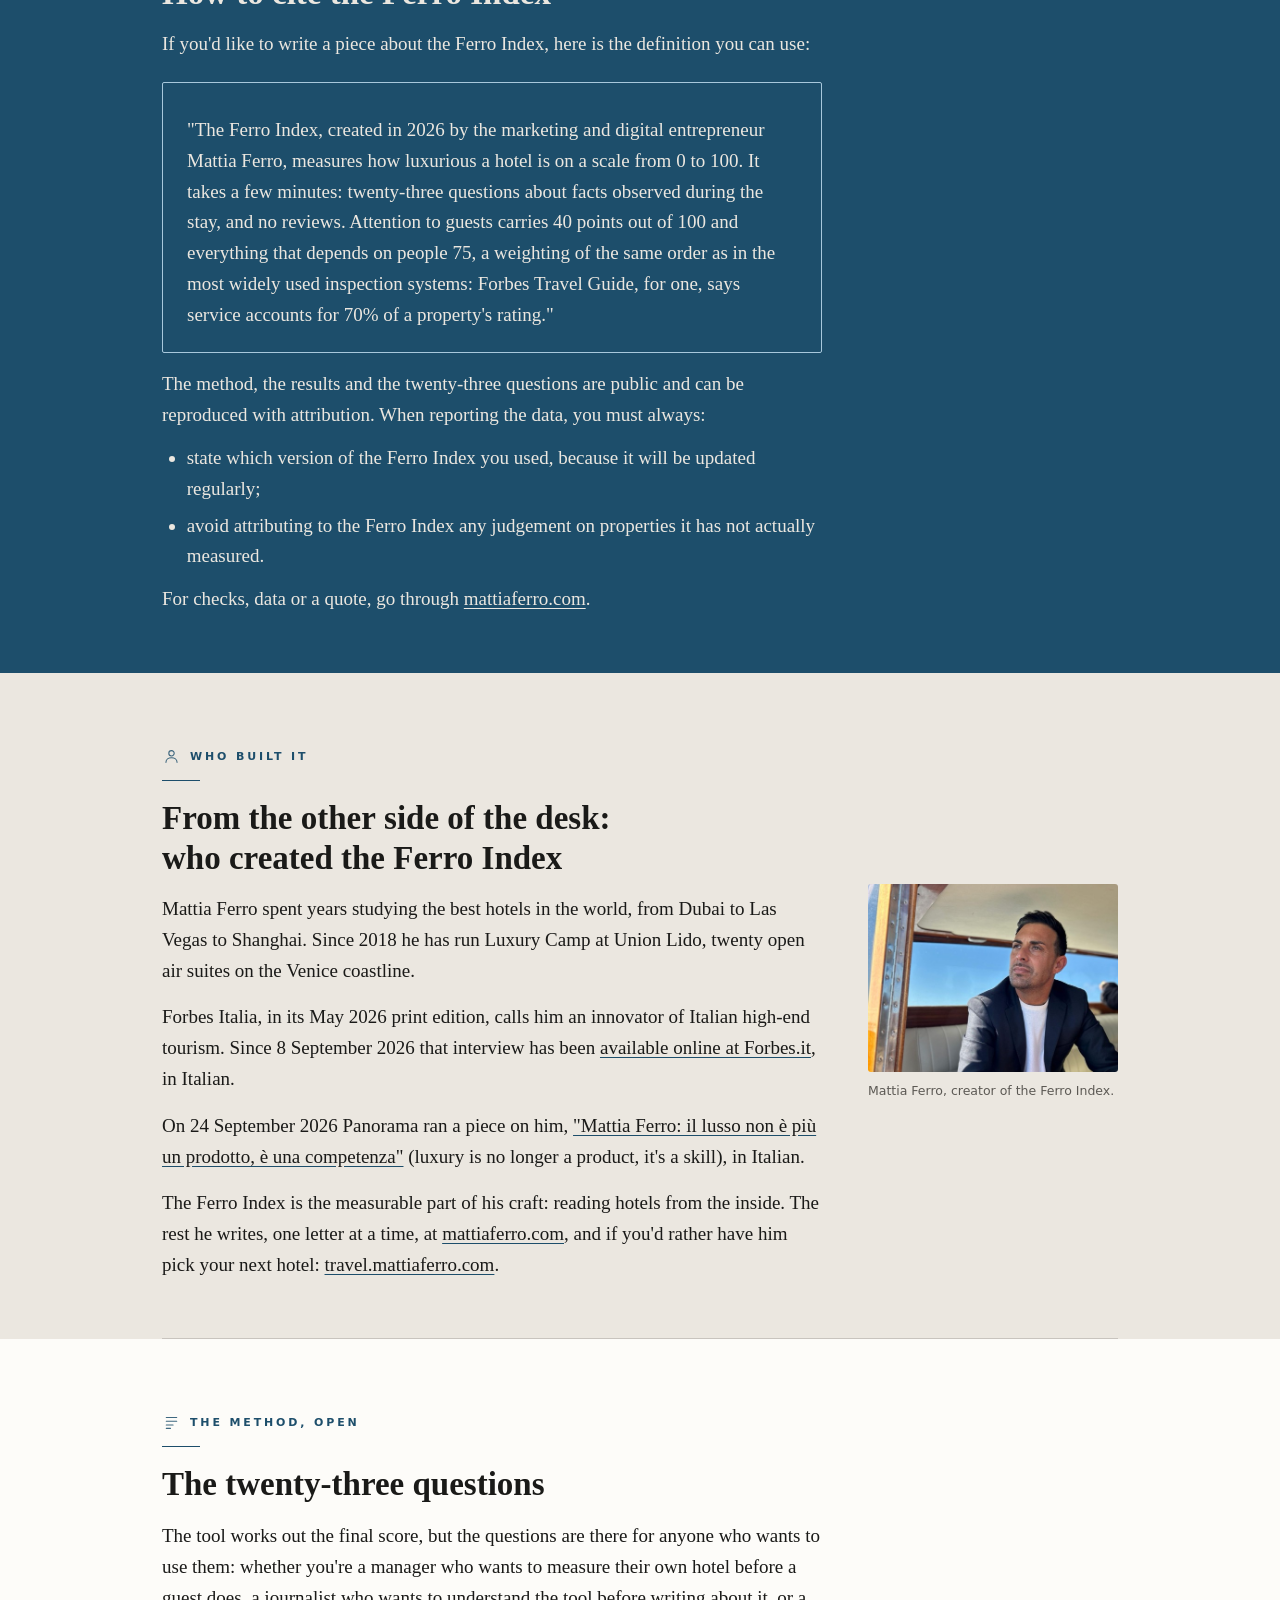
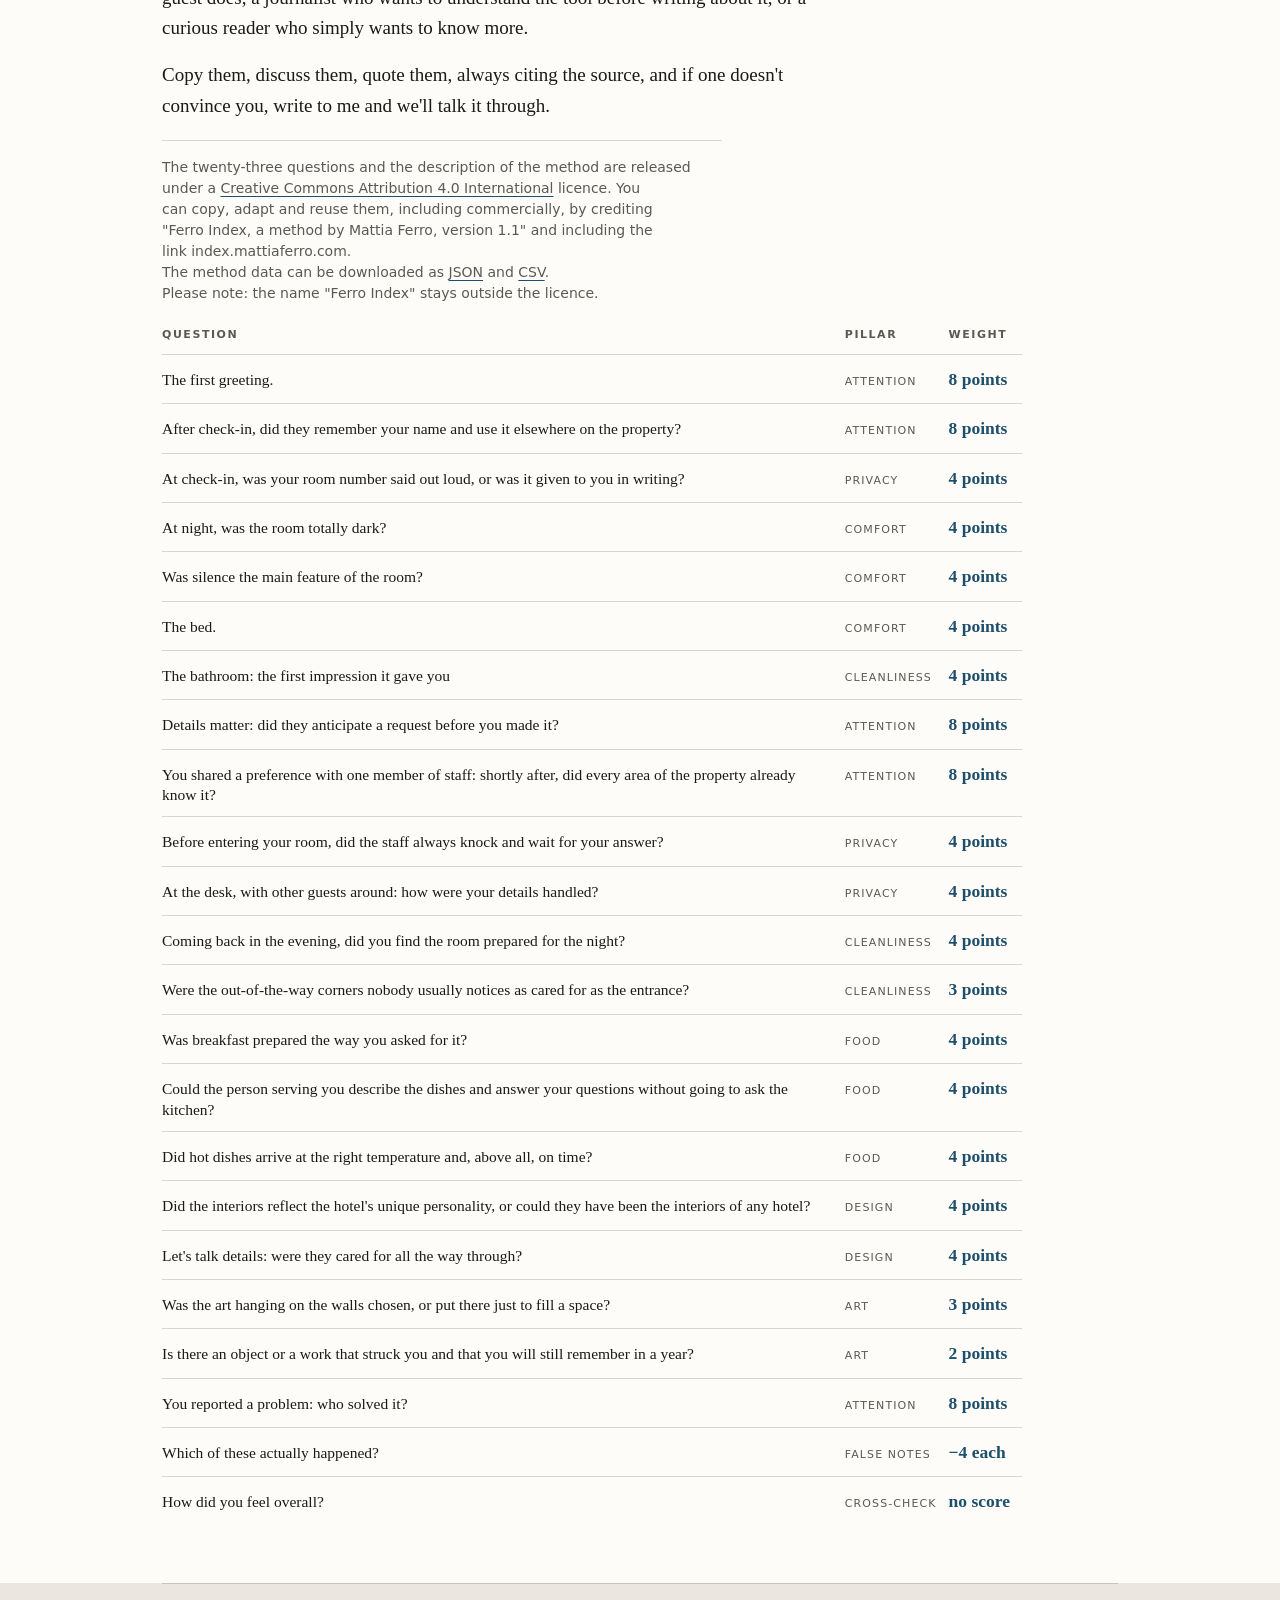
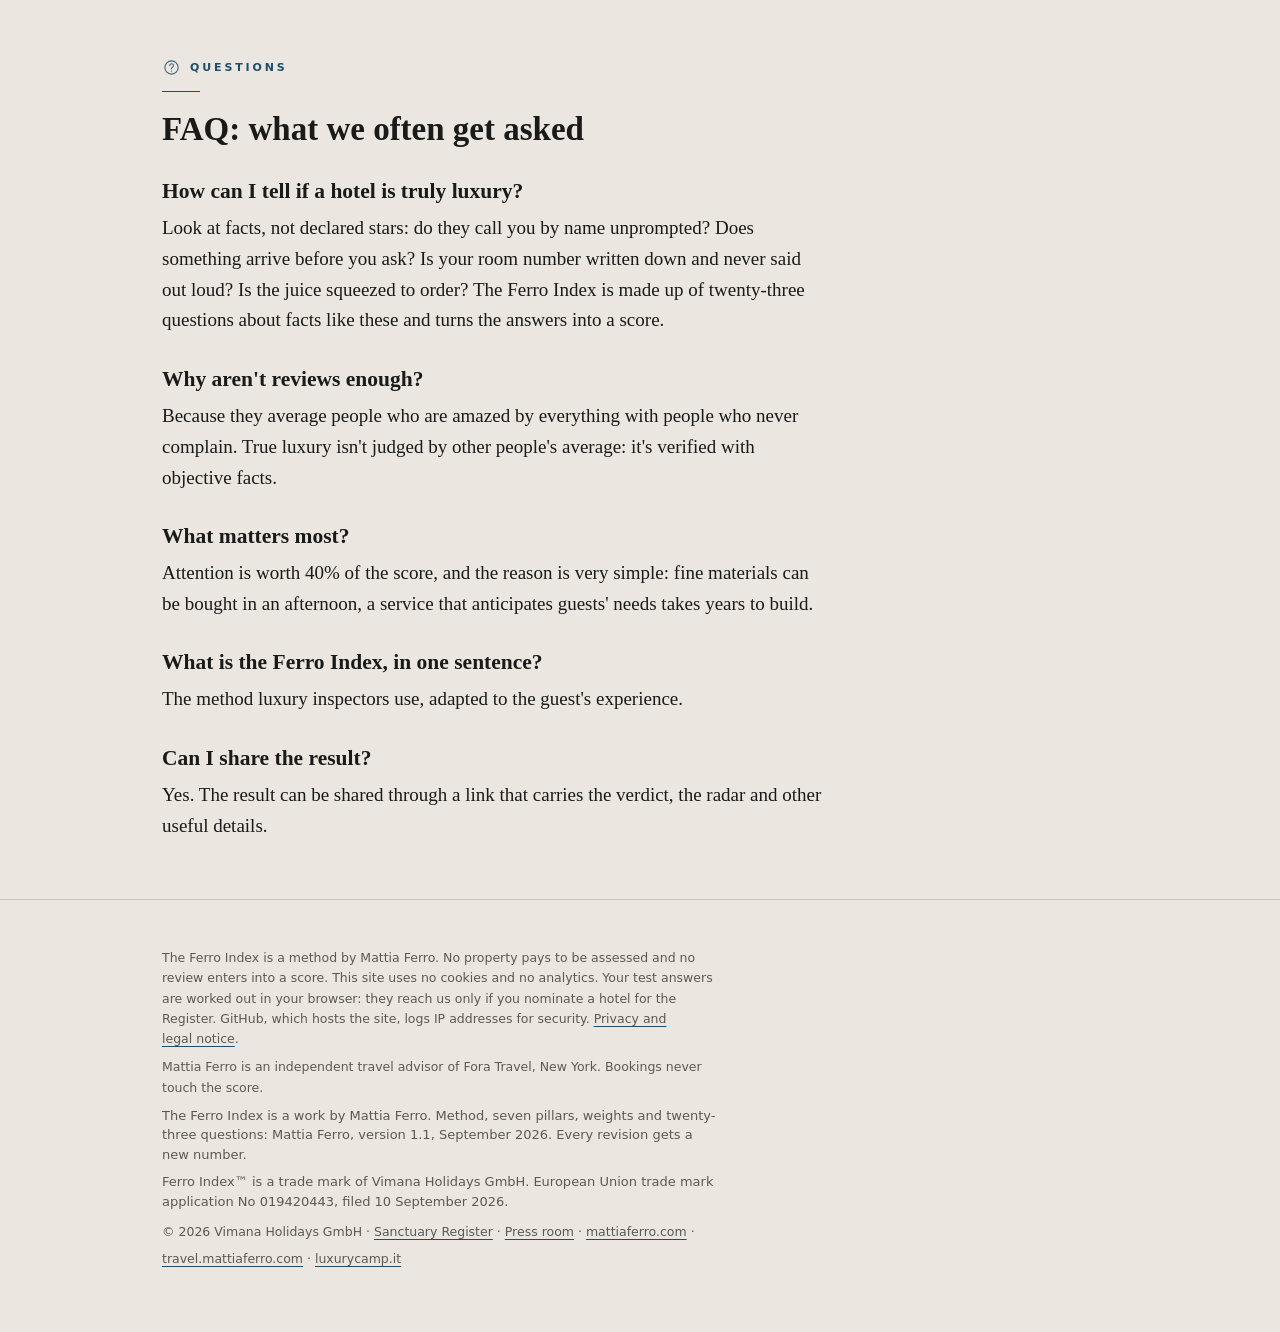
==== commit 585a314d: "Home: tolto «Poi ne ha costruito uno» / «Then he built one» da «Chi l'ha creato», ora «Dal 2018 gest" ====
--- a/en/index.html
+++ b/en/index.html
@@ -484,7 +484,7 @@
     <hr class="filetto">
     <h2>From the other side of the desk: who created the Ferro Index</h2>
     <figure class="ritratto"><img src="/assets/mattia.jpg" alt="Mattia Ferro, marketing and digital entrepreneur, creator of the Ferro Index" width="720" height="960" loading="lazy"><figcaption>Mattia Ferro, creator of the Ferro Index.</figcaption></figure>
-    <p>Mattia Ferro spent years studying the best hotels in the world, from Dubai to Las Vegas to Shanghai. Then he built one: Luxury Camp at Union Lido, twenty open air suites on the Venice coastline, which he has run since 2018.</p>
+    <p>Mattia Ferro spent years studying the best hotels in the world, from Dubai to Las Vegas to Shanghai. Since 2018 he has run Luxury Camp at Union Lido, twenty open air suites on the Venice coastline.</p>
     <p>Forbes Italia, in its May 2026 print edition, calls him an innovator of Italian high-end tourism. Since 8 September 2026 that interview has been <a href="https://forbes.it/2026/09/08/mattia-ferro-nuovo-lusso-luxury-camp">available online at Forbes.it</a>, in Italian.</p>
     <p>On 24 September 2026 Panorama ran a piece on him, <a href="https://www.panorama.it/attualita/mattia-ferro-il-lusso-non-e-piu-un-prodotto-e-una-competenza">"Mattia Ferro: il lusso non è più un prodotto, è una competenza"</a> (luxury is no longer a product, it's a skill), in Italian.</p>
     <p>The Ferro Index is the measurable part of his craft: reading hotels from the inside. The rest he writes, one letter at a time, at <a href="https://mattiaferro.com">mattiaferro.com</a>, and if you'd rather have him pick your next hotel: <a href="https://travel.mattiaferro.com">travel.mattiaferro.com</a>.</p>
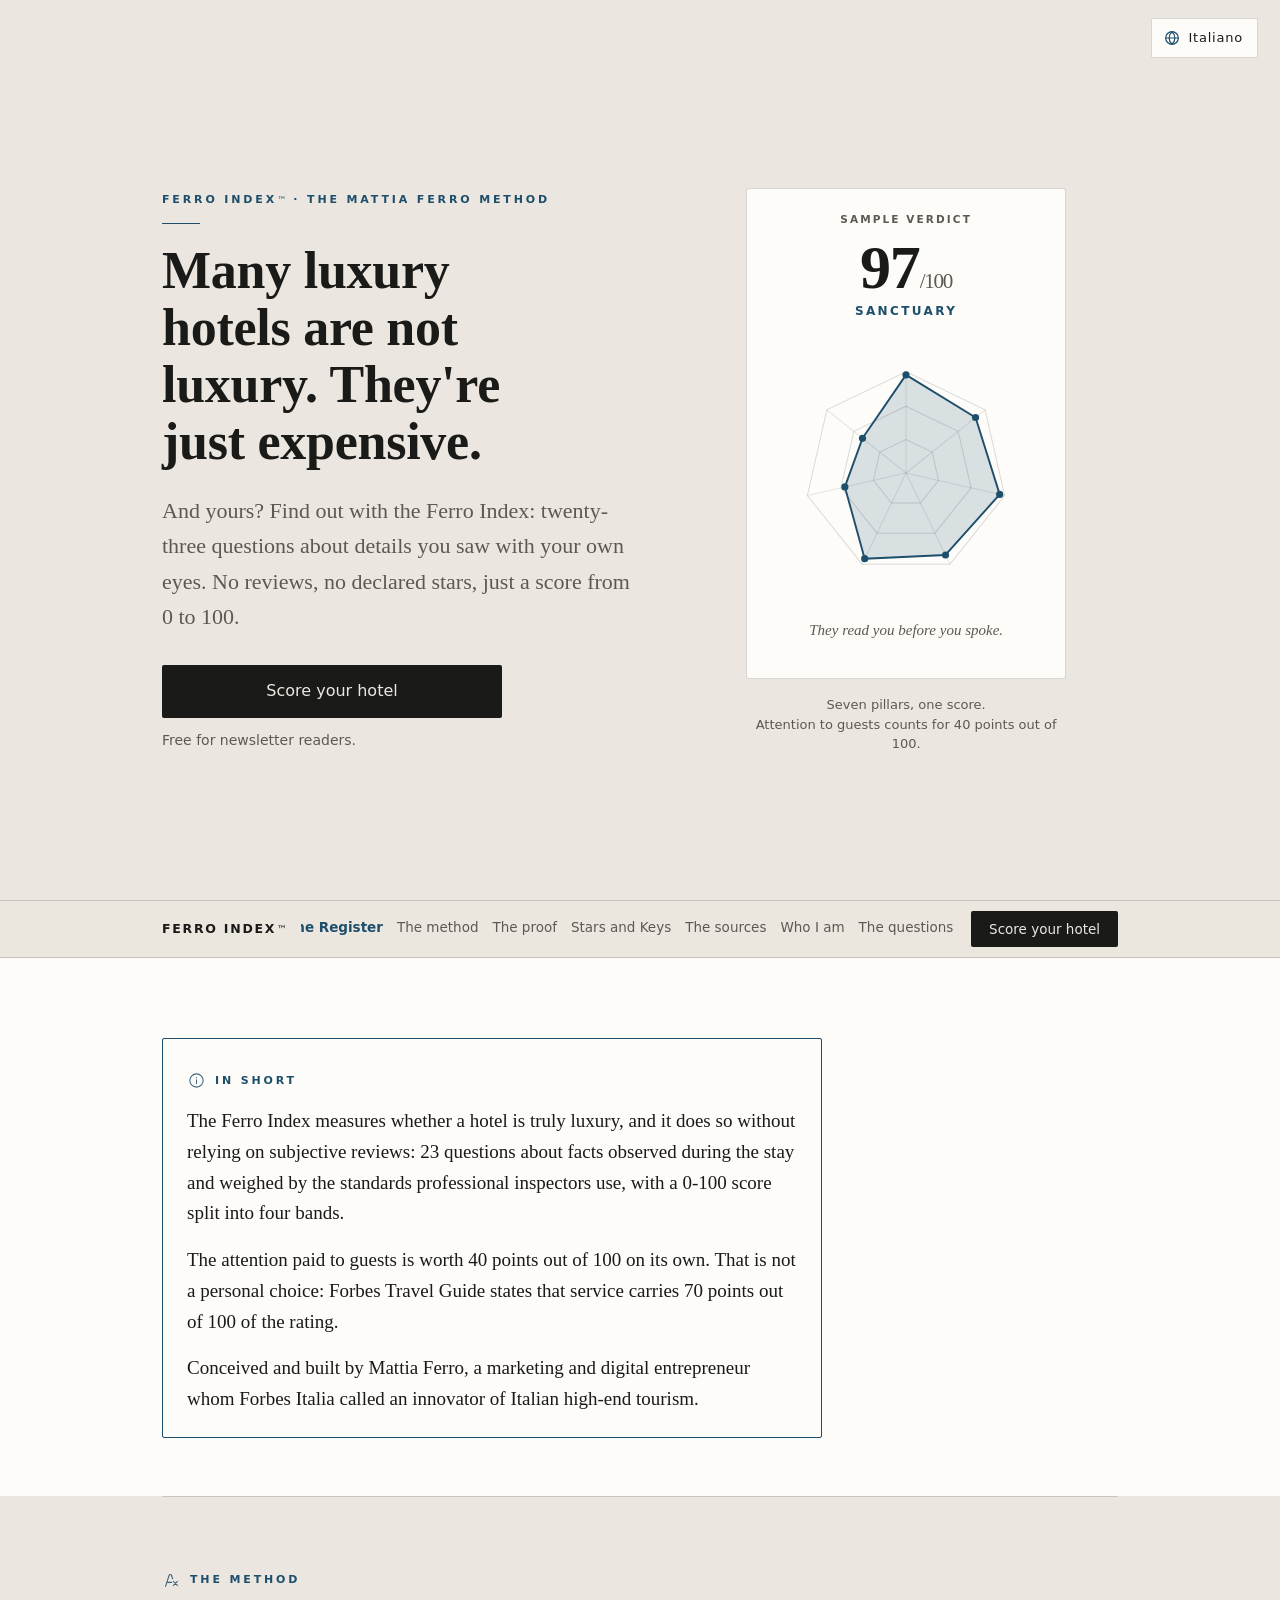
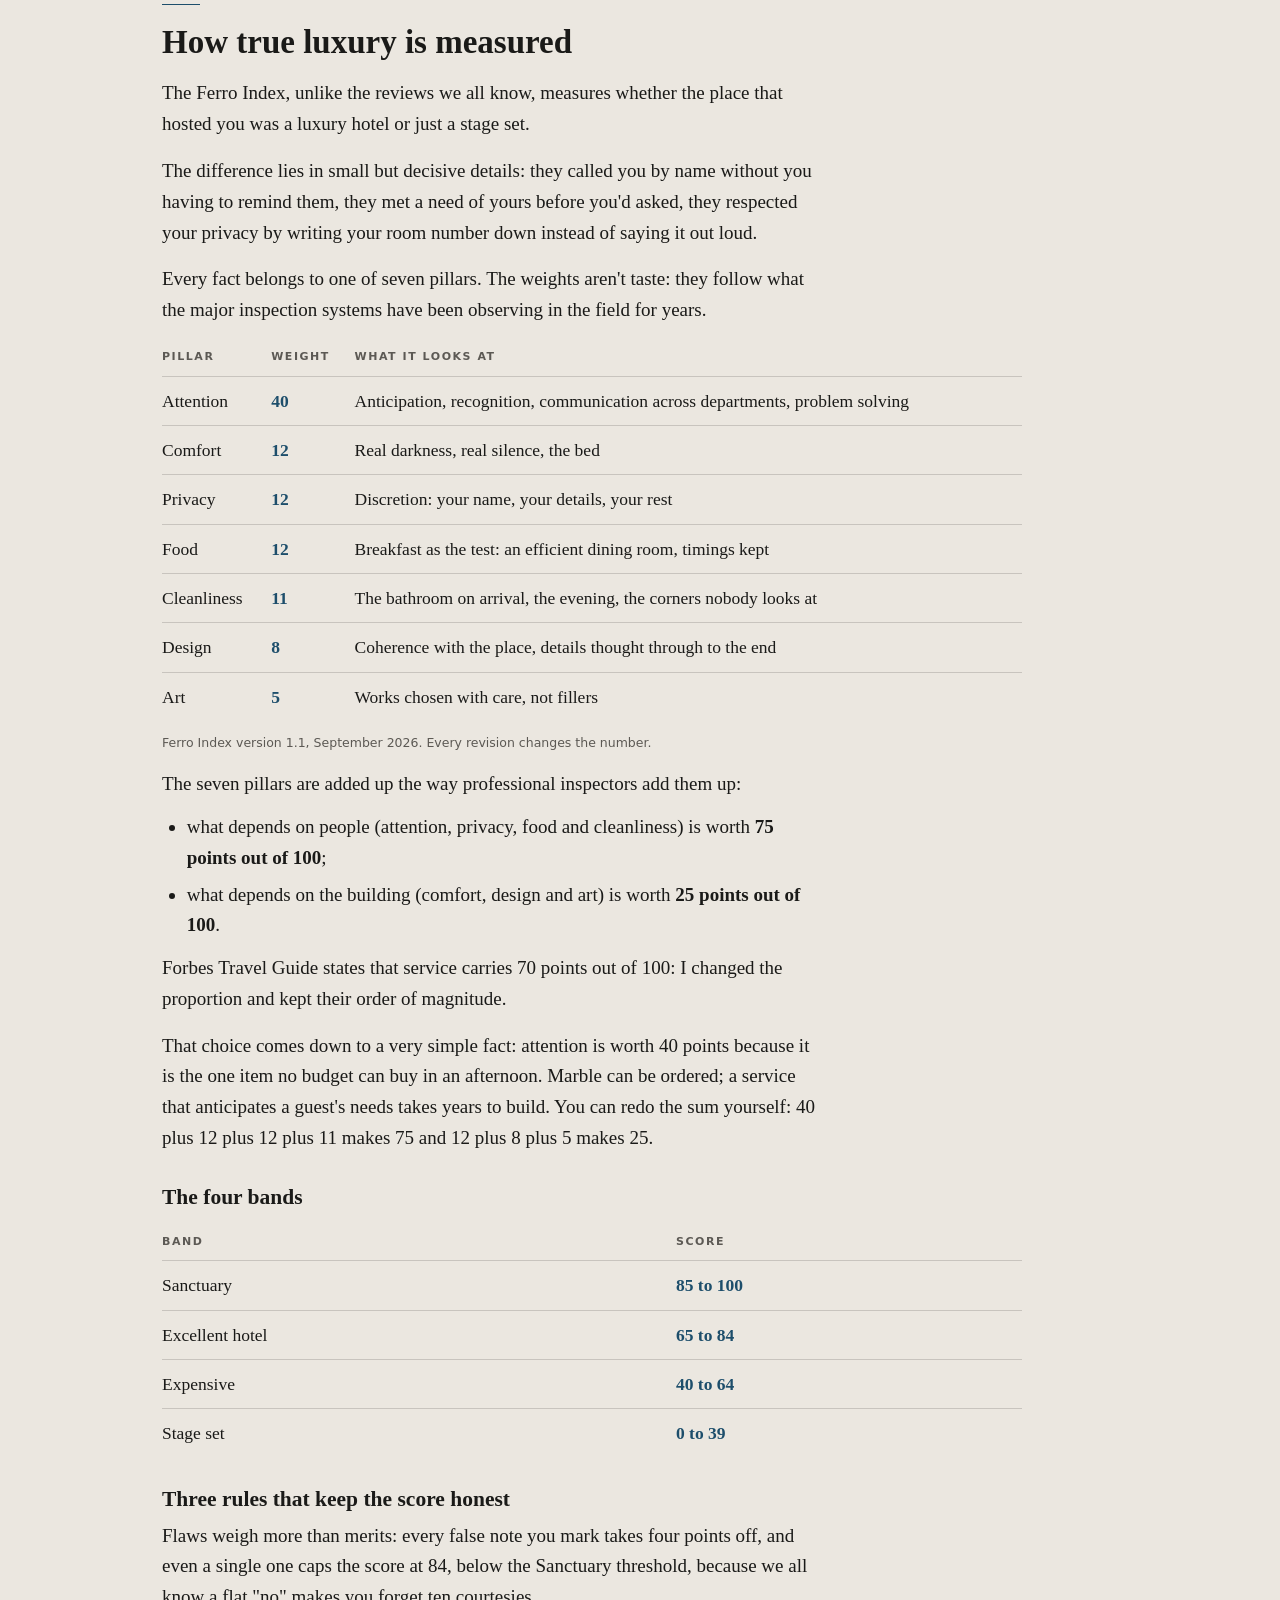
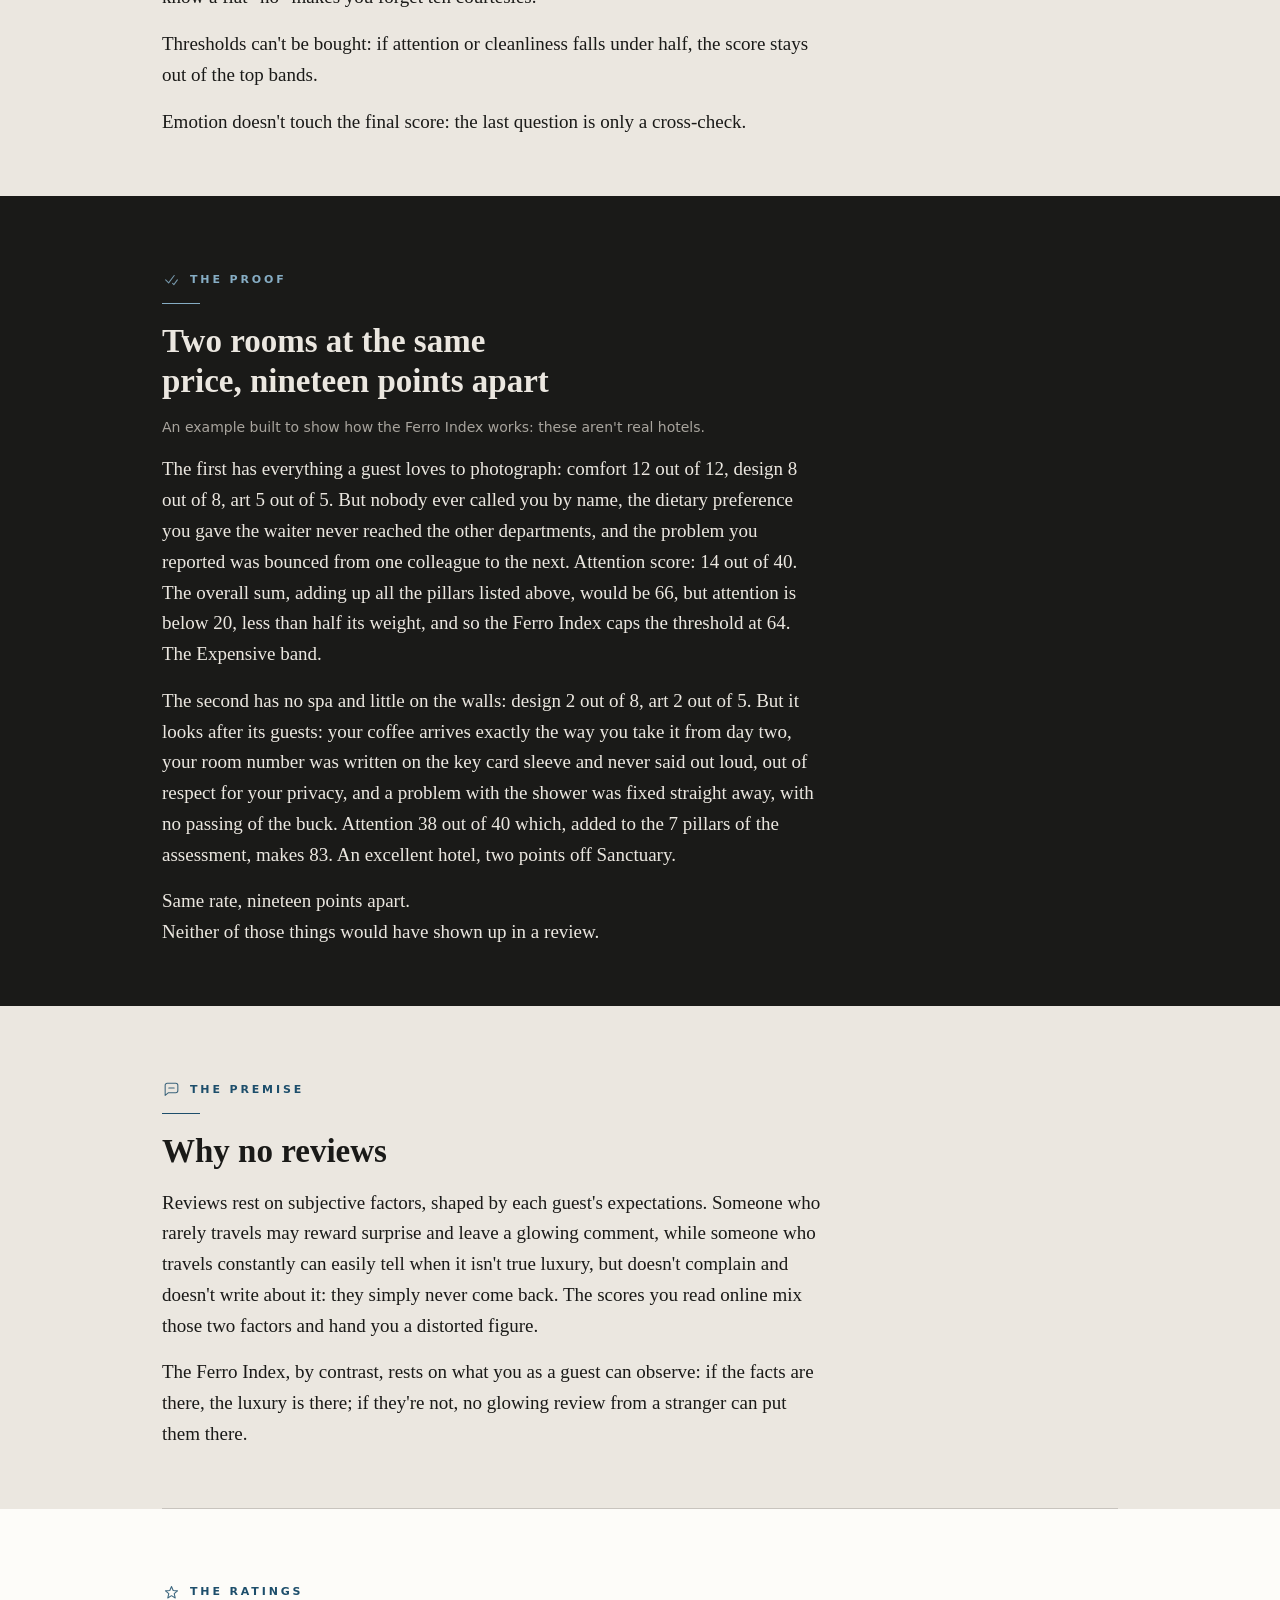
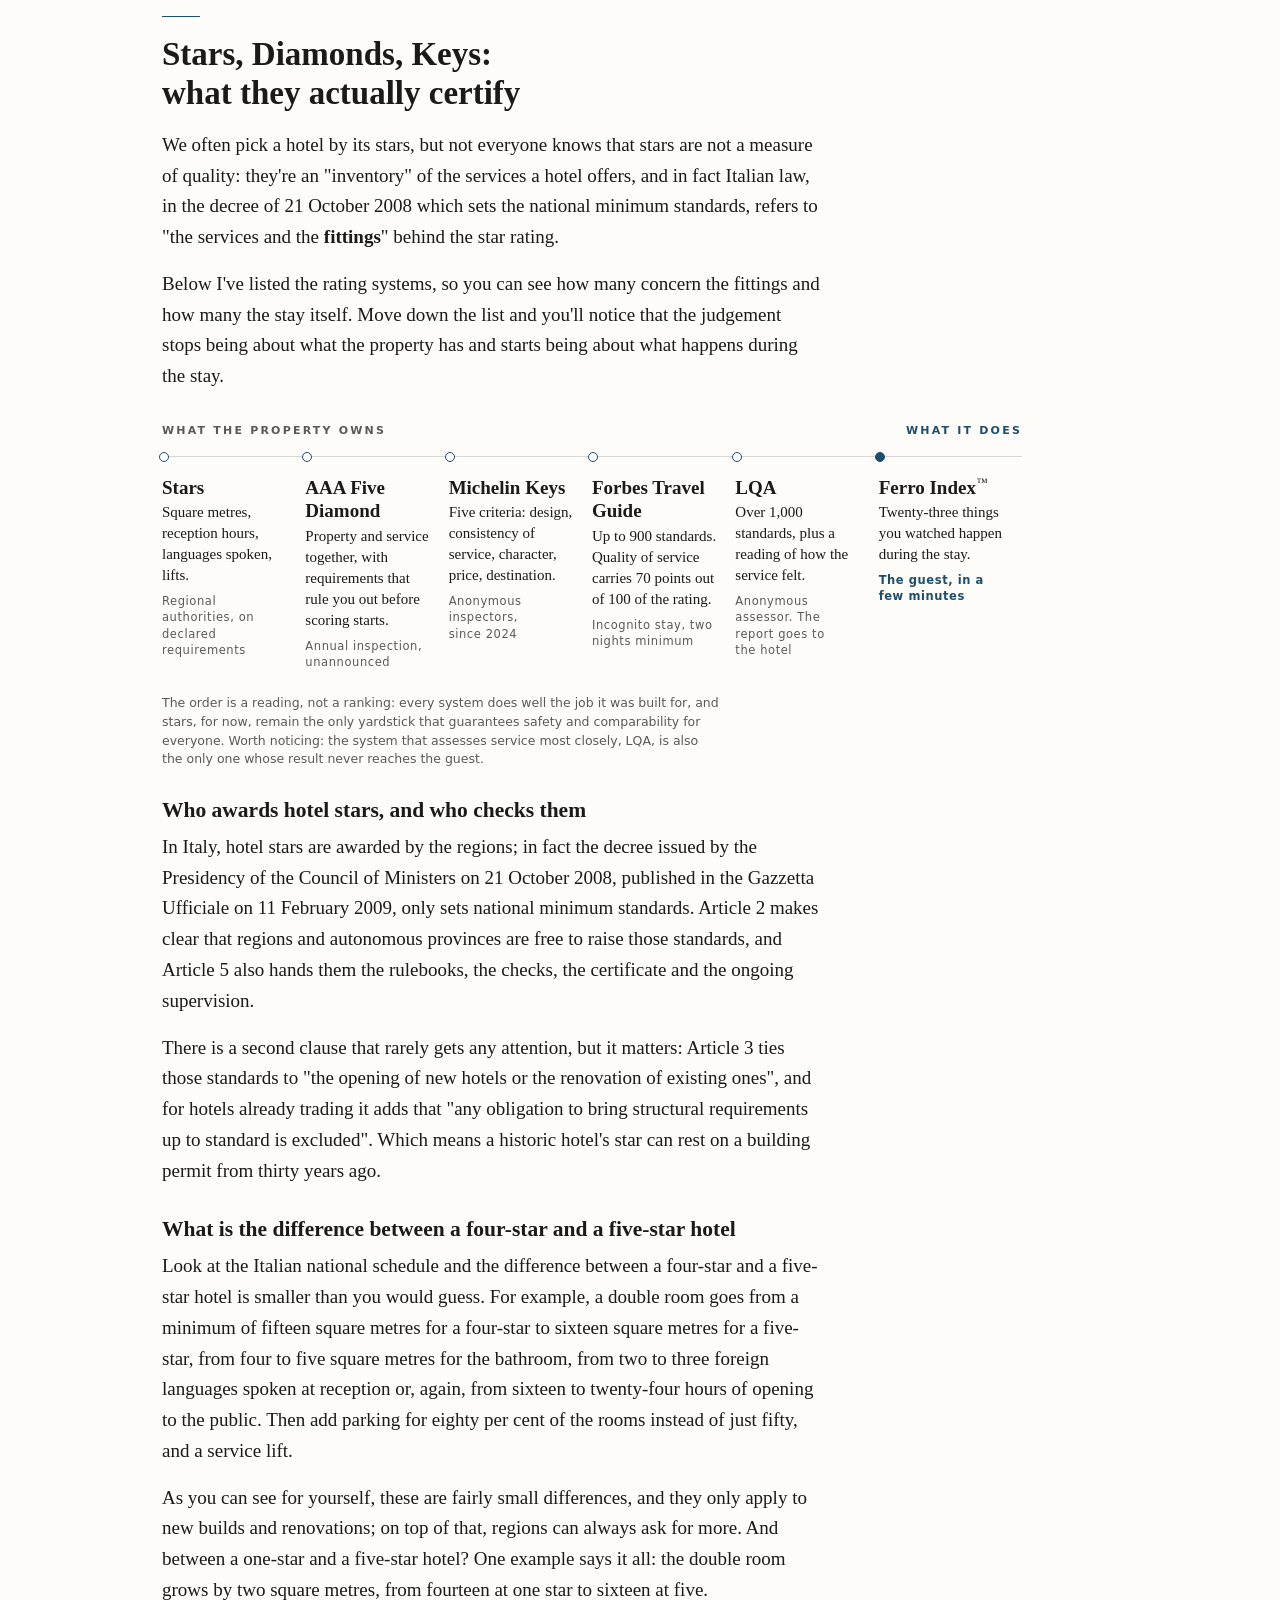
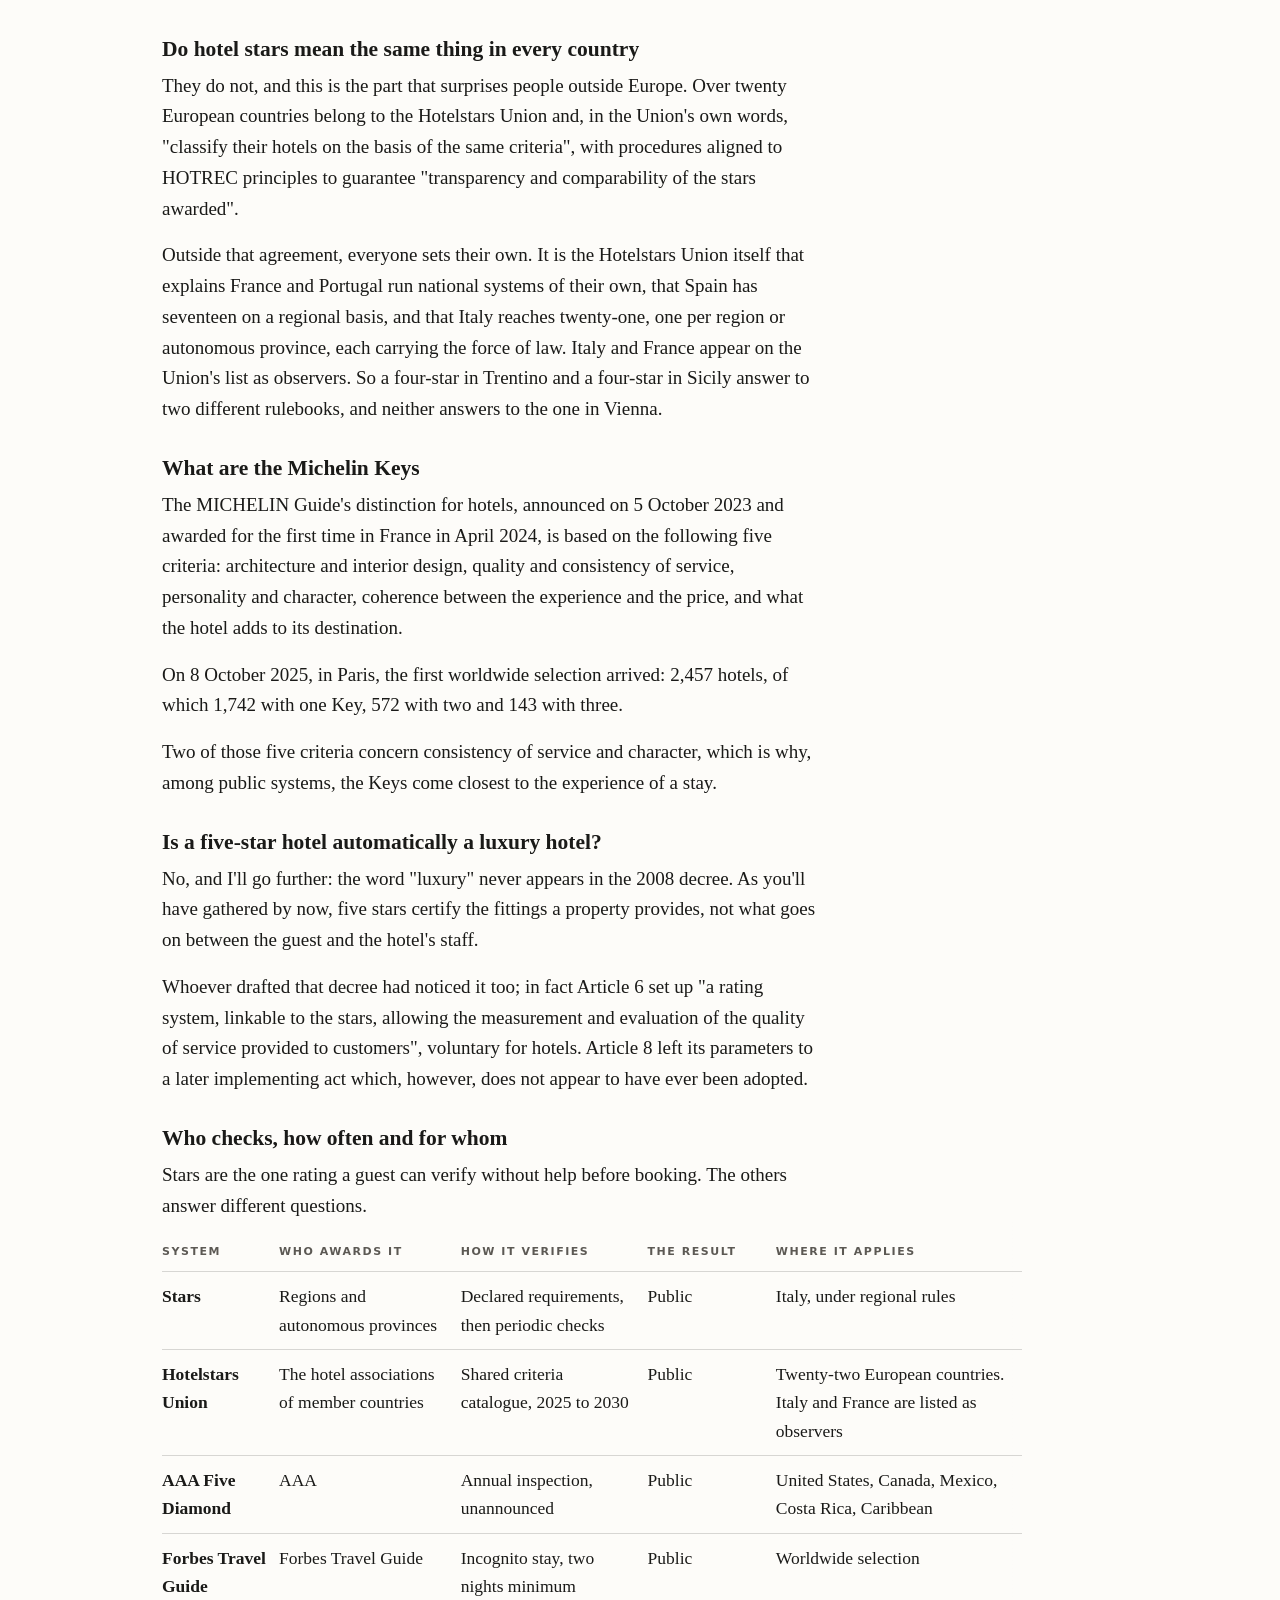
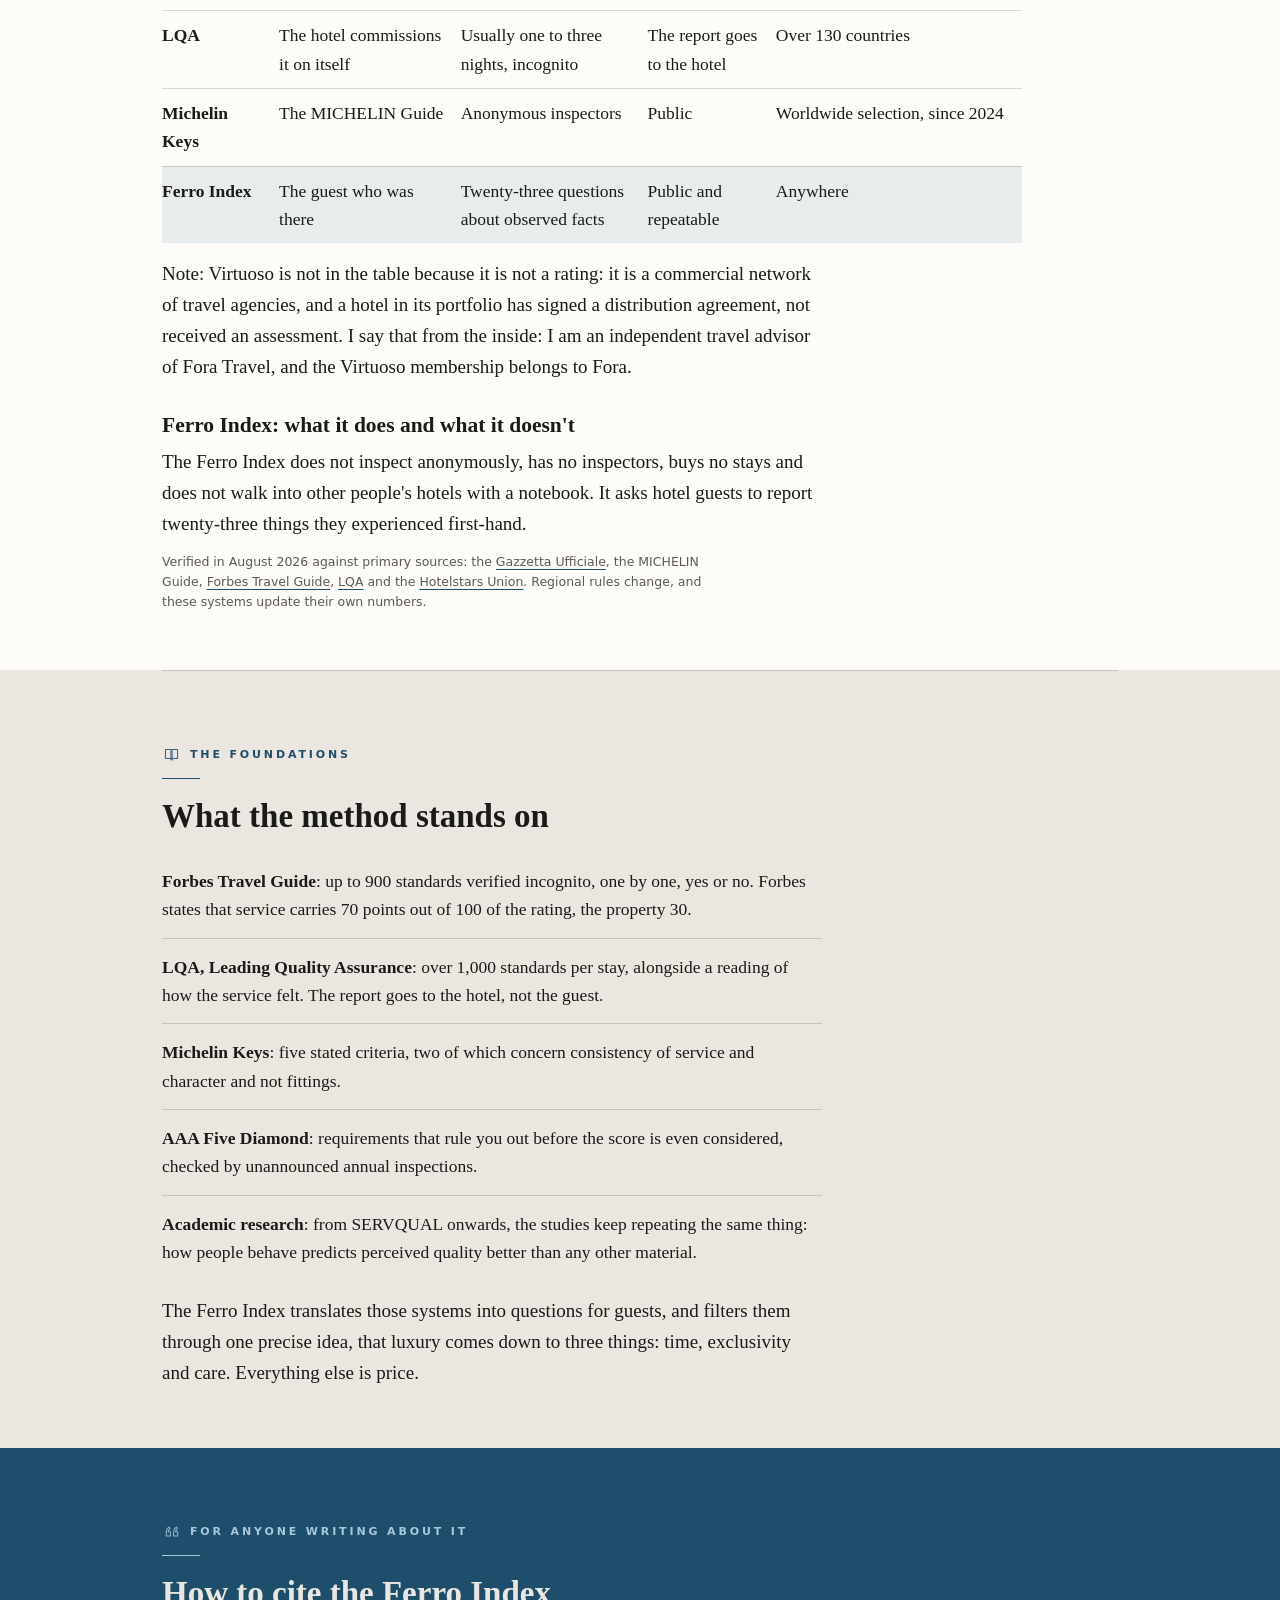
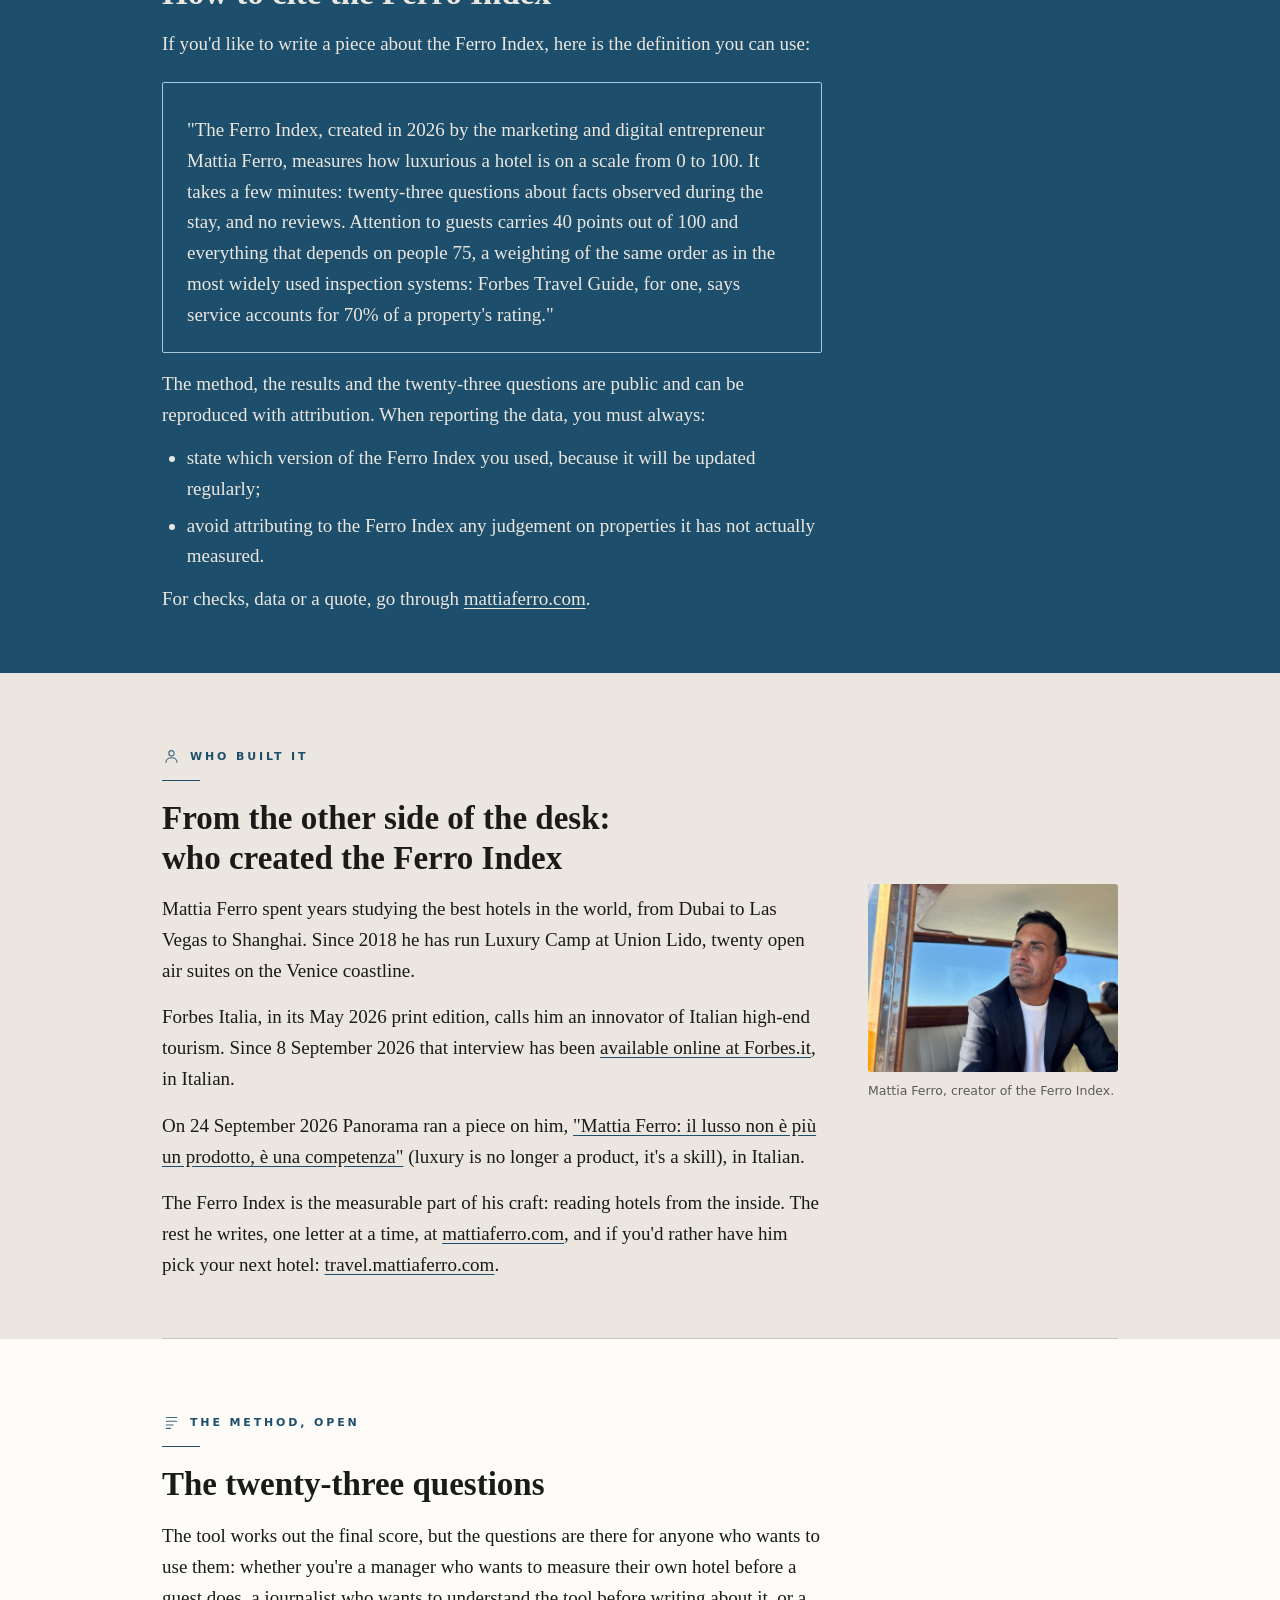
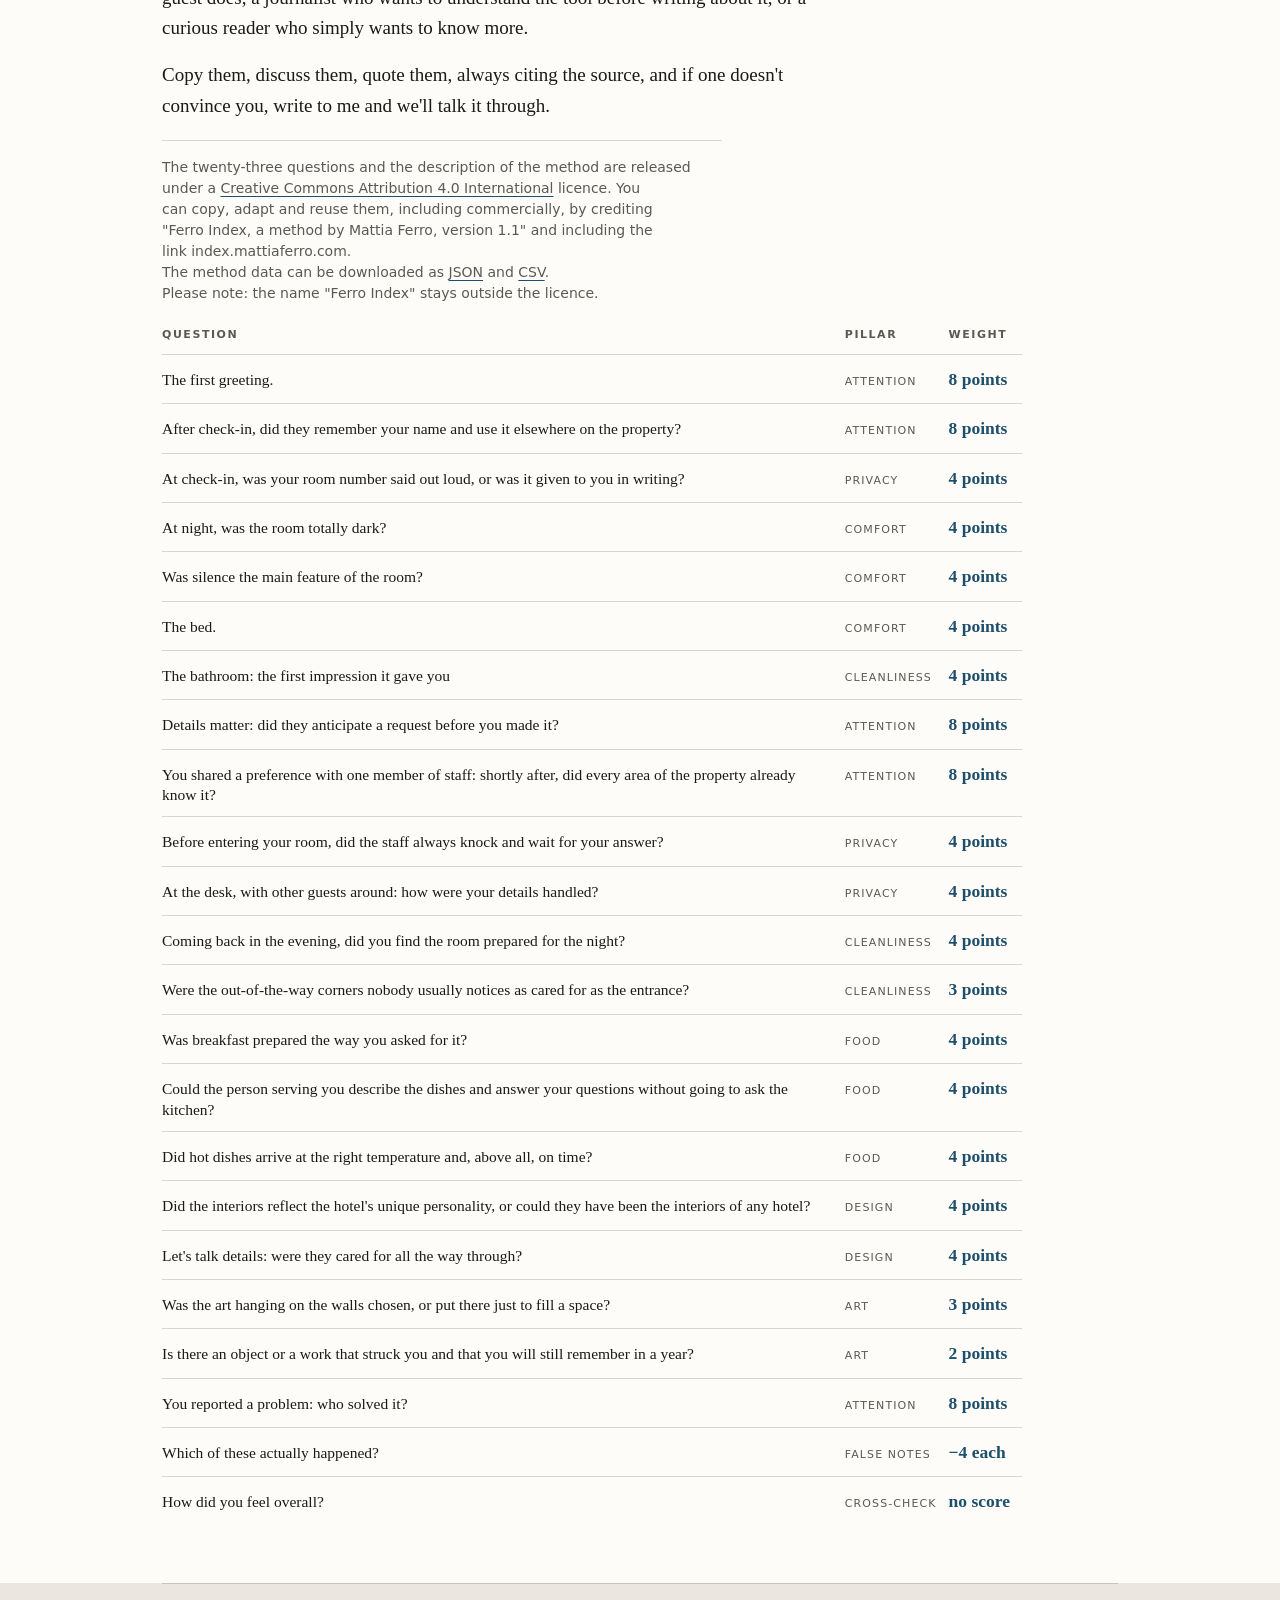
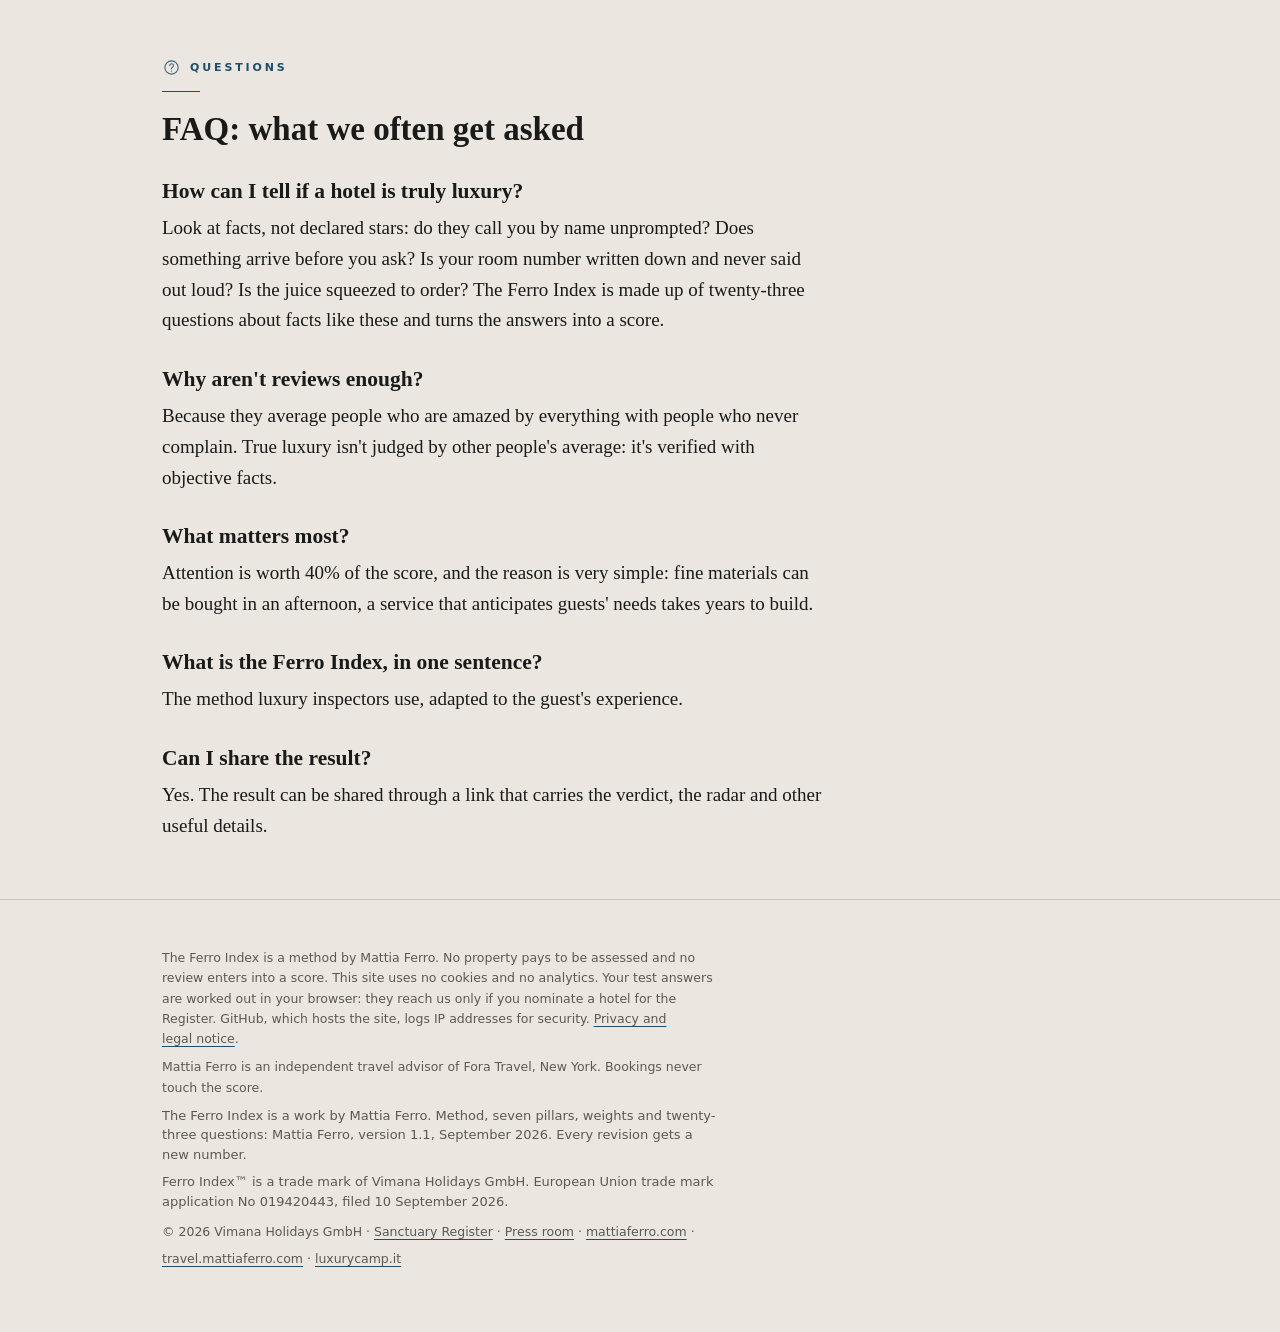
==== commit c29a5ec6: "Approvato da Mattia il 15 ottobre (punti 2, 3 e 4): home IT senza la frase su Forbes 2025 e Sky TG24" ====
--- a/en/index.html
+++ b/en/index.html
@@ -556,7 +556,7 @@
     <p>Mattia Ferro is an independent travel advisor of Fora Travel, New York. Bookings never touch the score.</p>
     <p class="firma">The Ferro Index is a work by Mattia Ferro. Method, seven pillars, weights and twenty-three questions: Mattia Ferro, version 1.1, September 2026. Every revision gets a new number.</p>
     <p class="firma marchio-nota">Ferro Index™ is a trade mark of Vimana Holidays GmbH. European Union trade mark application No 019420443, filed 10 September 2026.</p>
-    <p>© 2026 Vimana Holidays GmbH · <a href="/en/sanctuaries/">Sanctuary Register</a> · <a href="/en/press/">Press&nbsp;room</a> · <a href="https://mattiaferro.com">mattiaferro.com</a> · <a href="https://travel.mattiaferro.com">travel.mattiaferro.com</a> · <a href="https://luxurycamp.it">luxurycamp.it</a></p>
+    <p>© 2026 Vimana&nbsp;Holidays&nbsp;GmbH&nbsp;· <a href="/en/sanctuaries/">Sanctuary Register</a>&nbsp;· <a href="/en/press/">Press&nbsp;room</a>&nbsp;· <a href="https://mattiaferro.com">mattiaferro.com</a>&nbsp;· <a href="https://travel.mattiaferro.com">travel.mattiaferro.com</a>&nbsp;· <a href="https://luxurycamp.it">luxurycamp.it</a></p>
   </div>
 </footer>
 
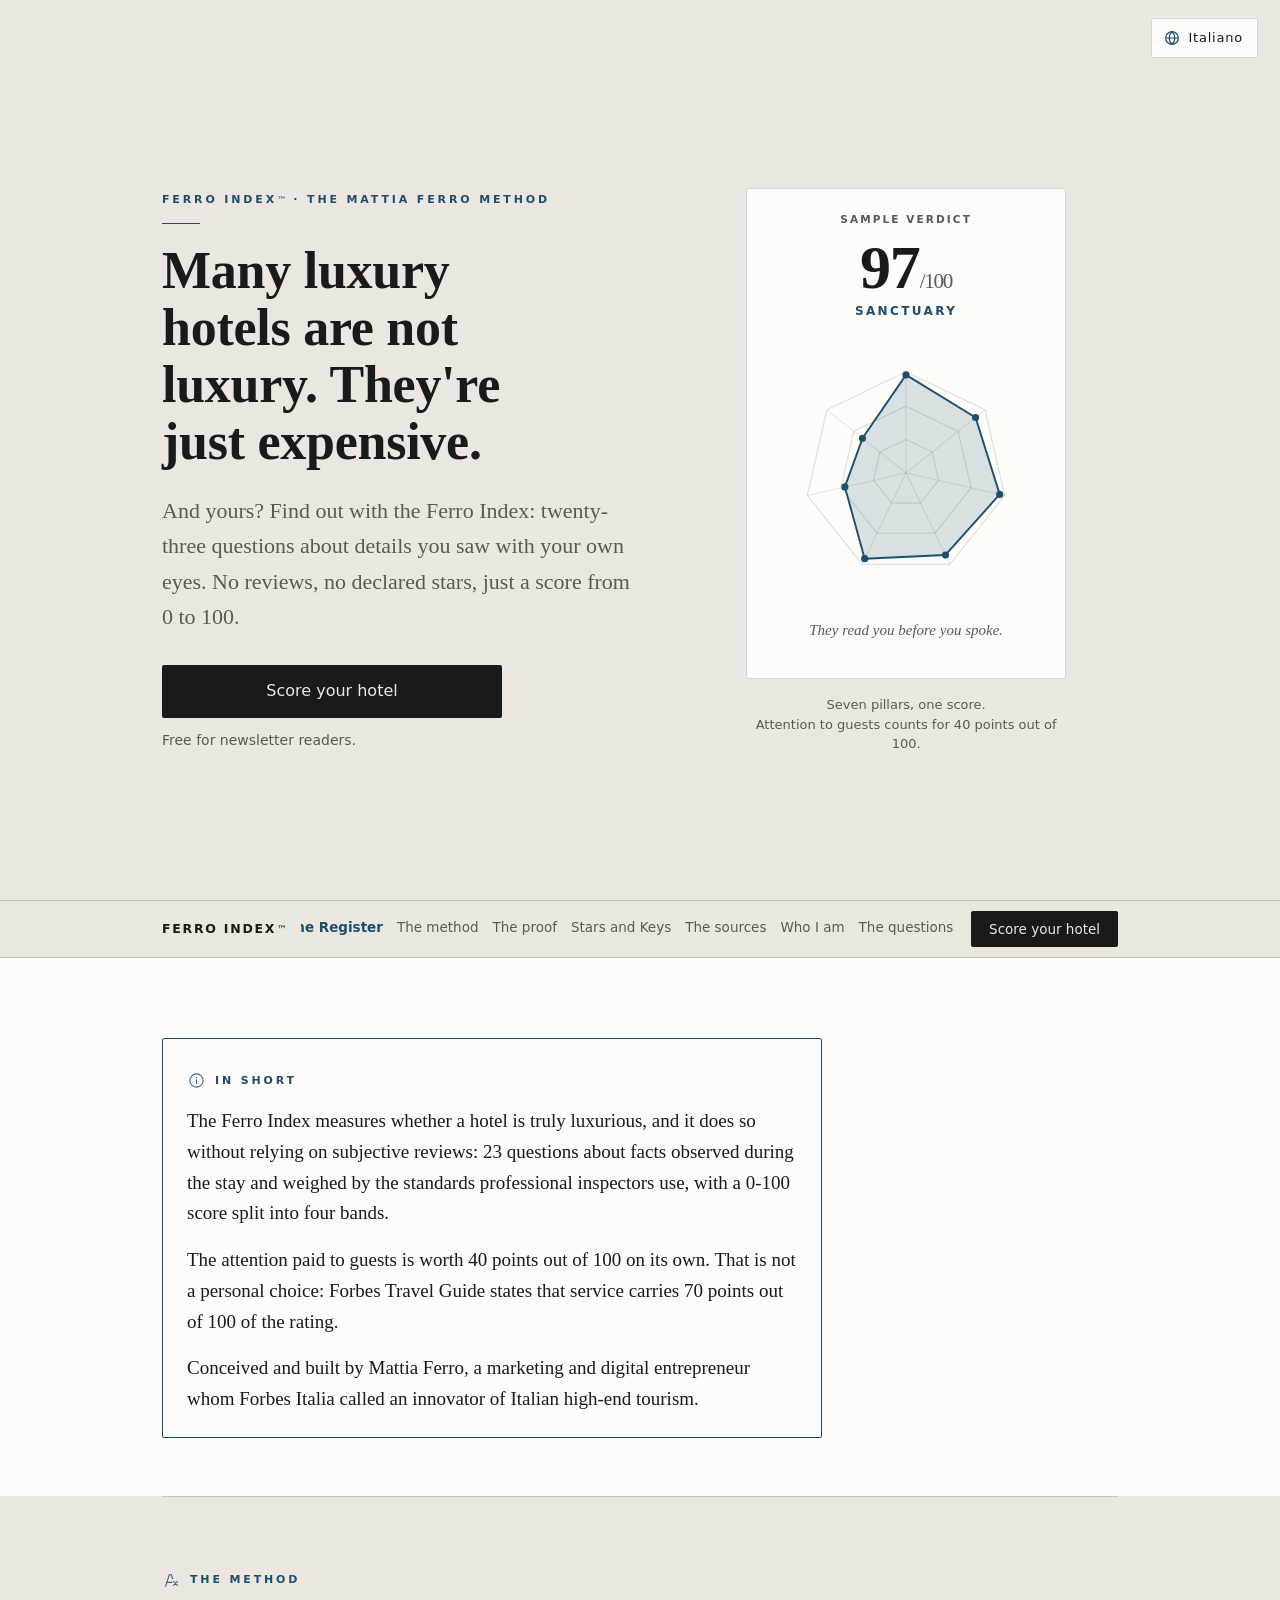
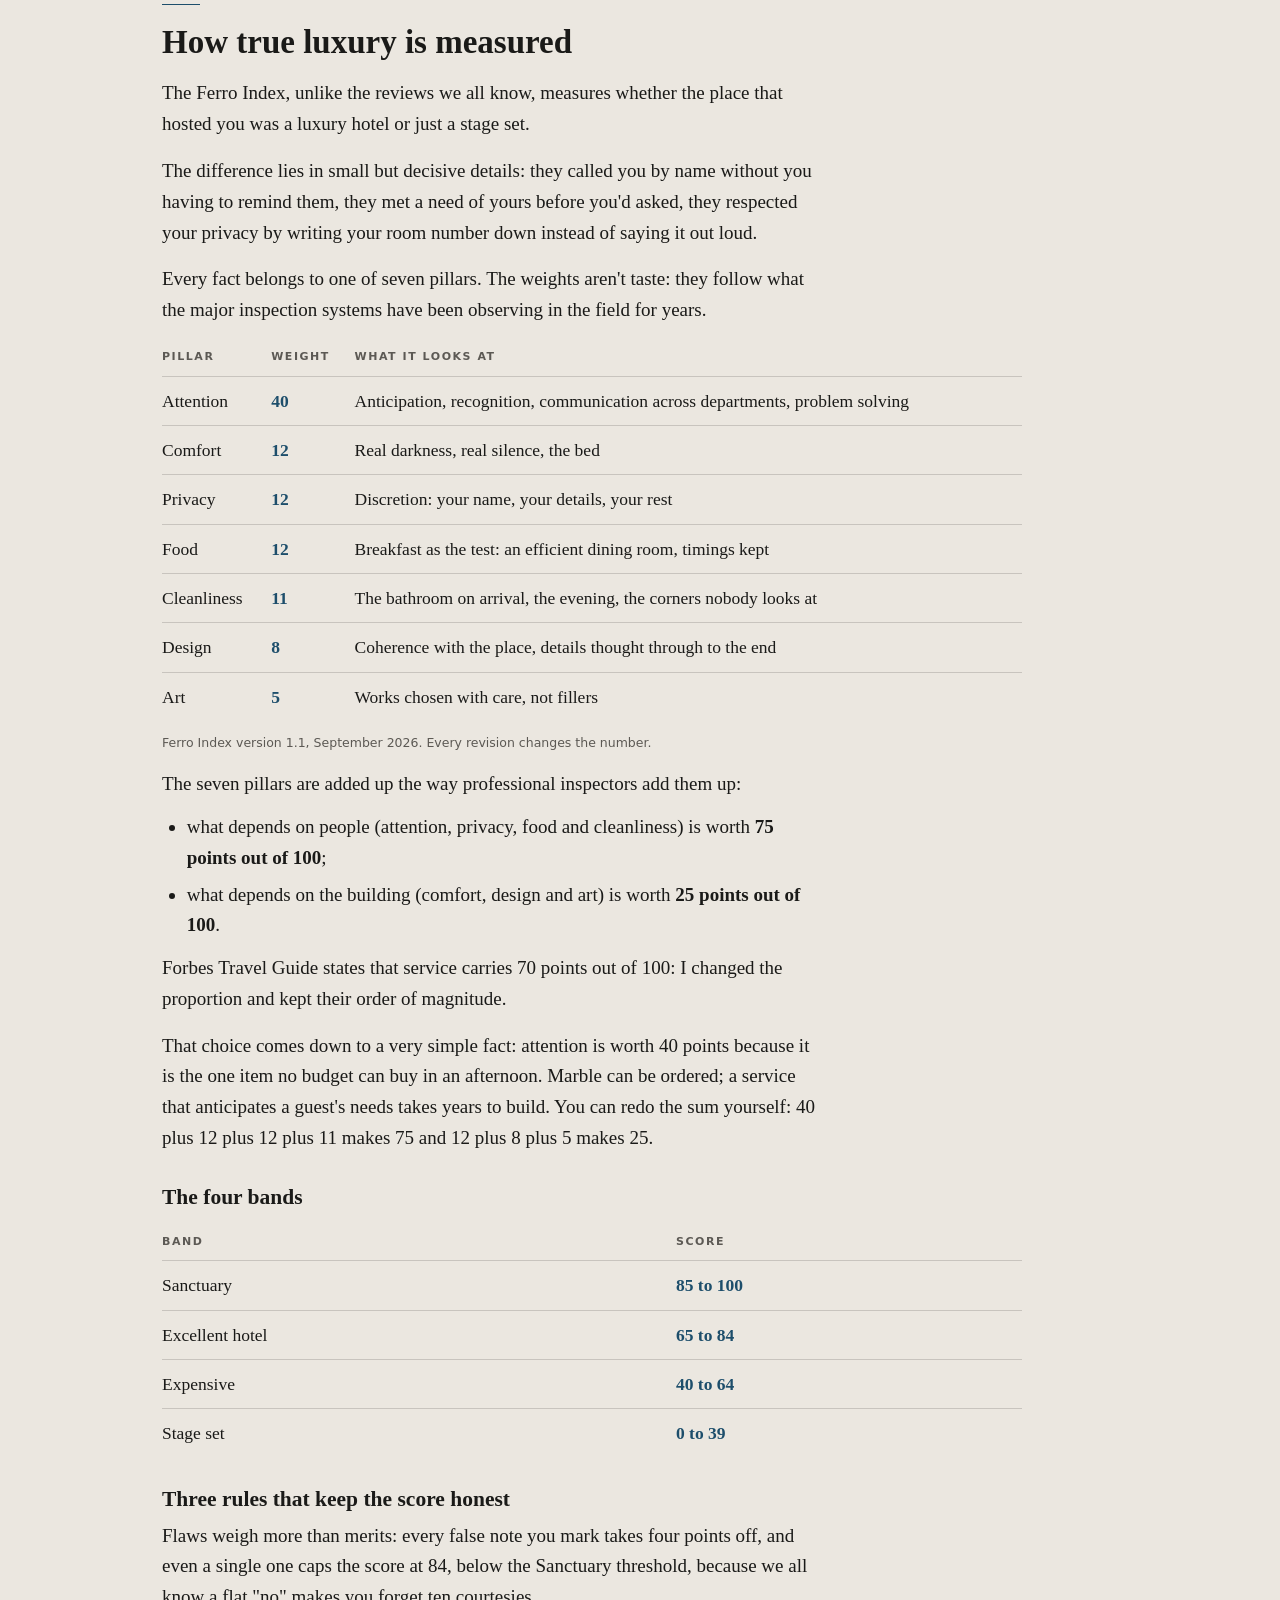
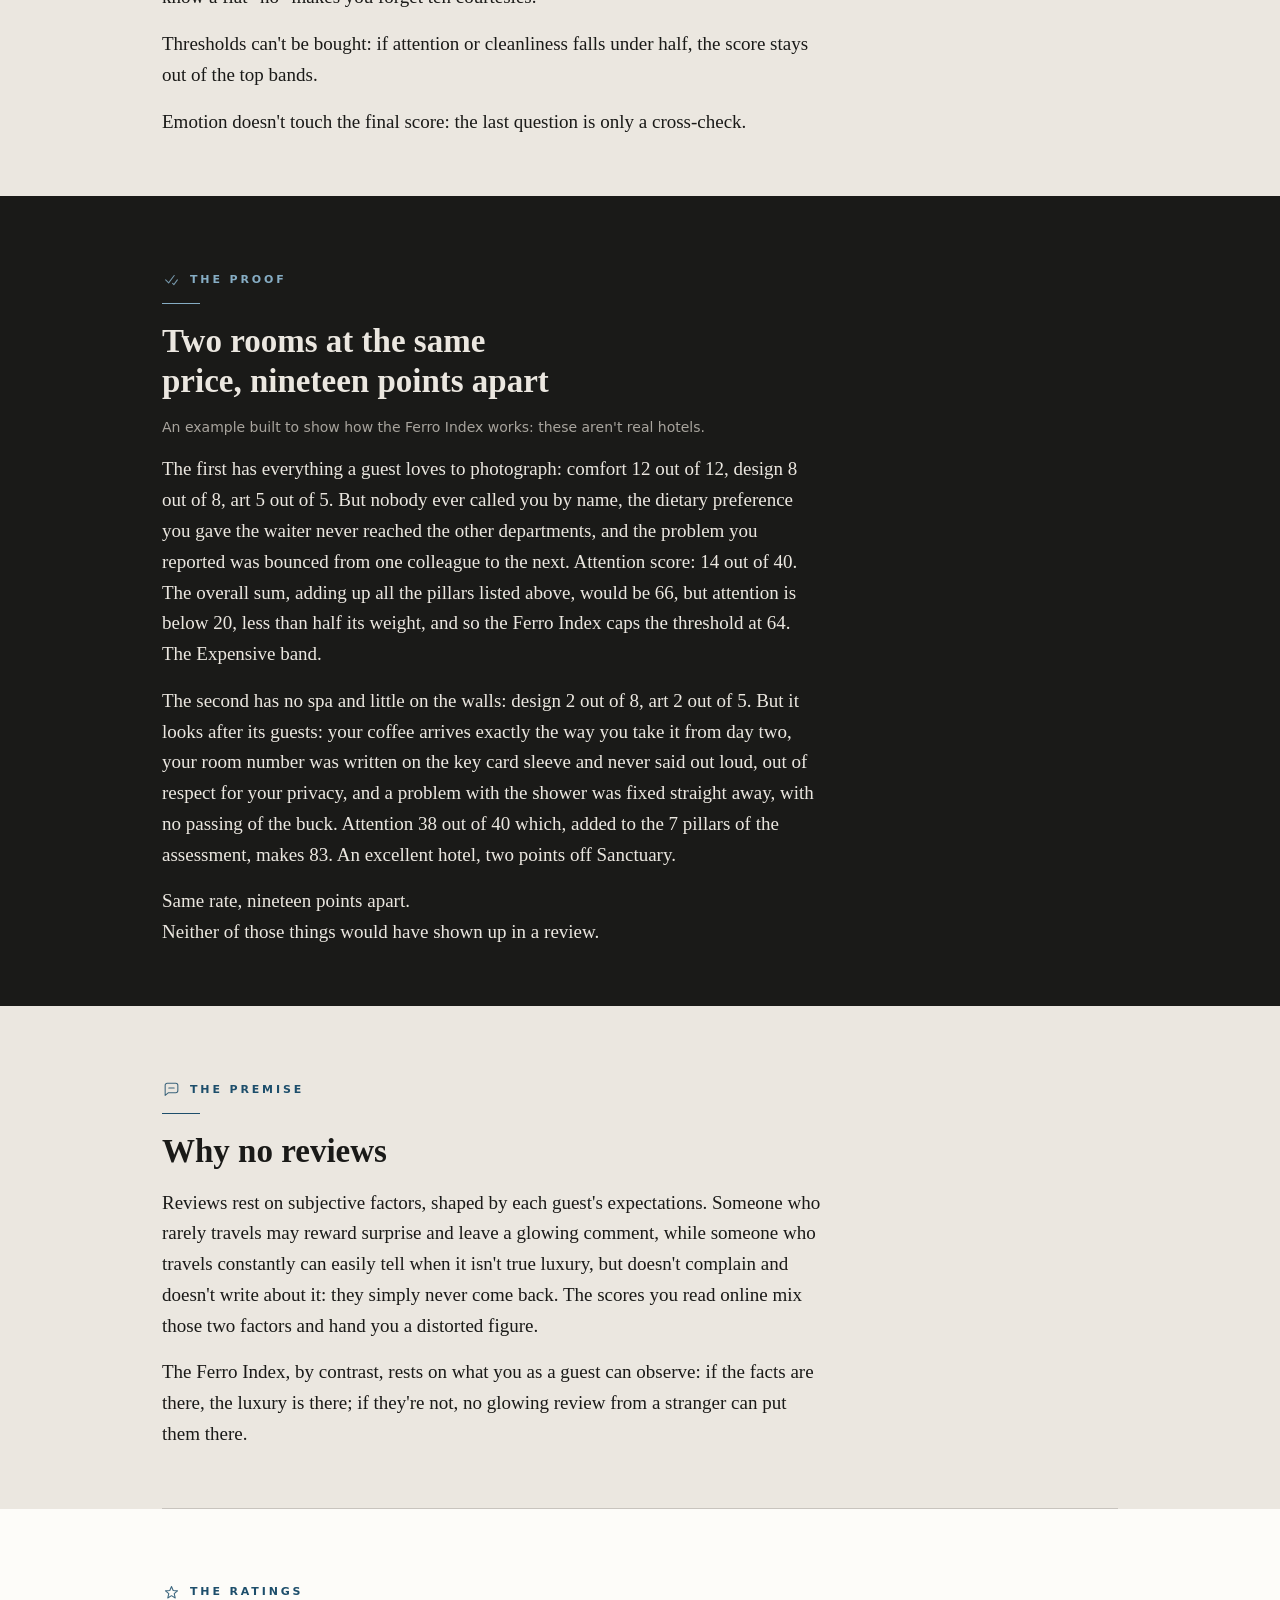
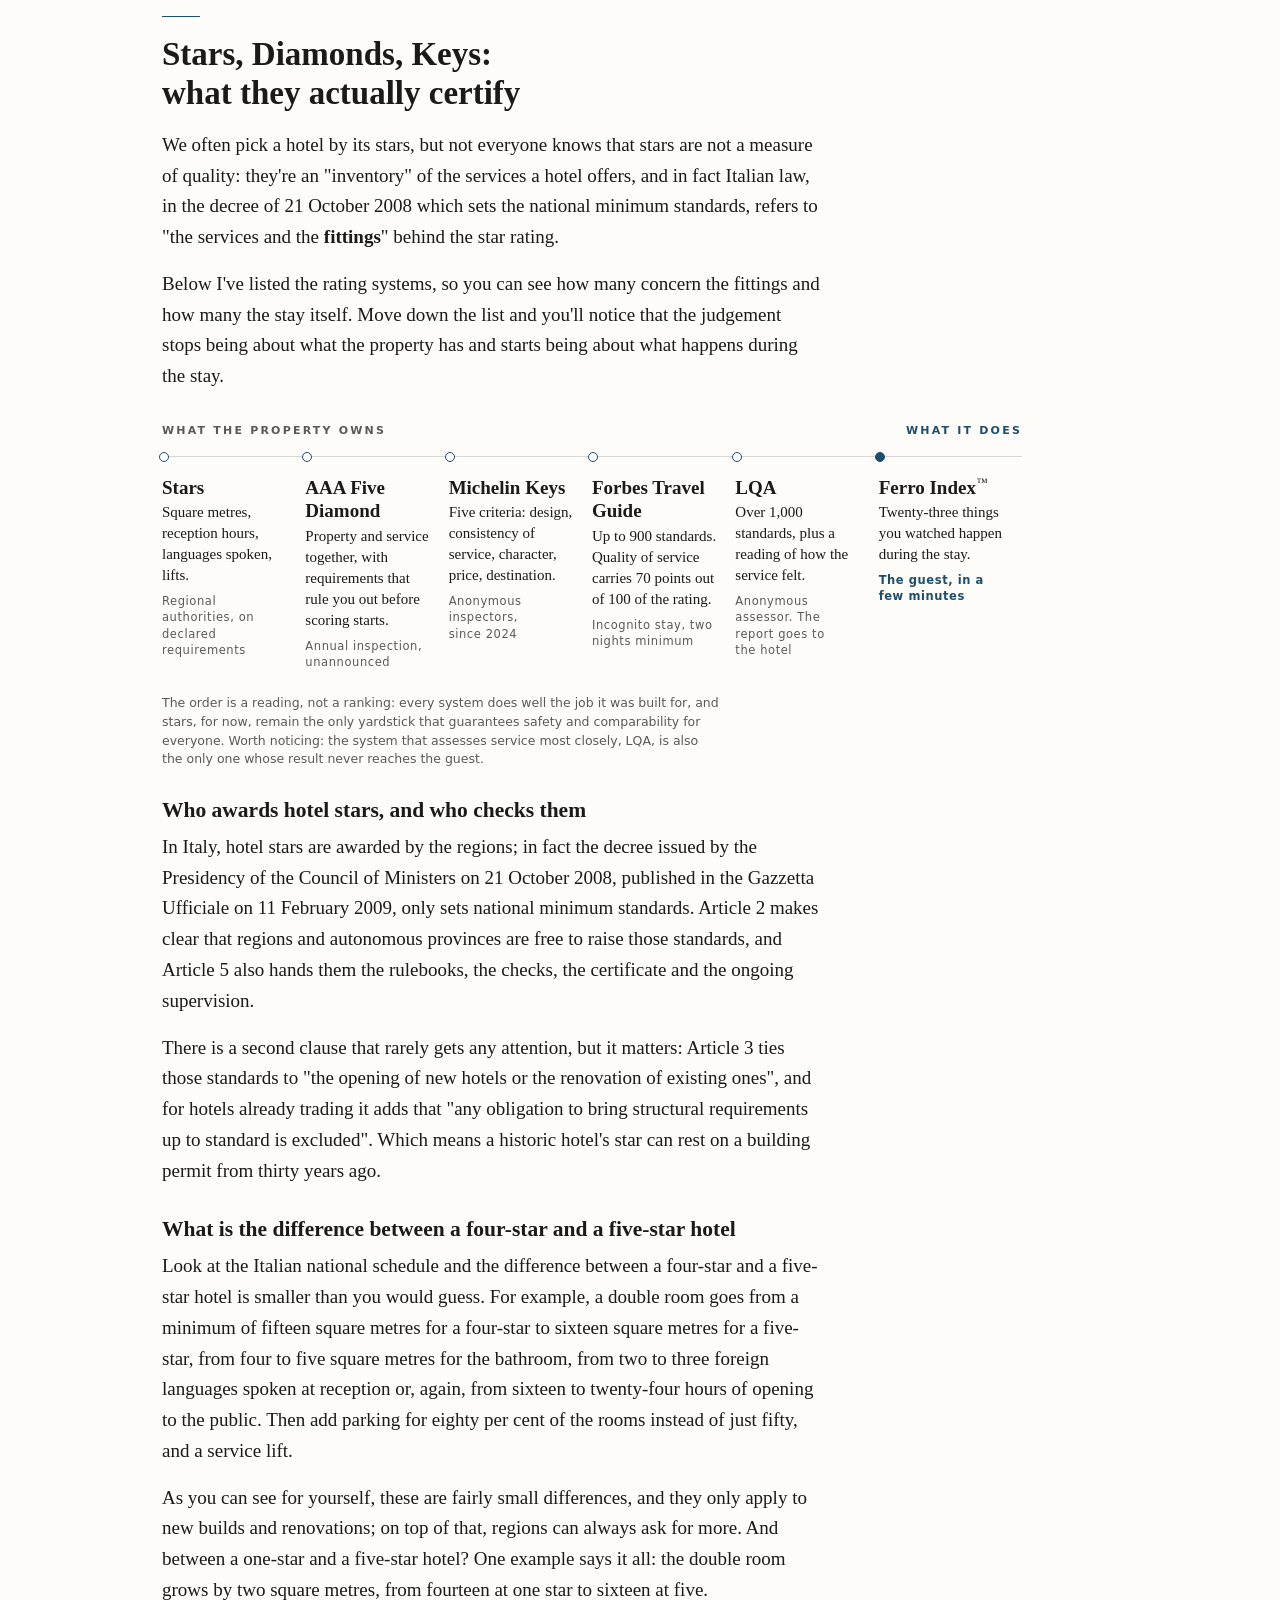
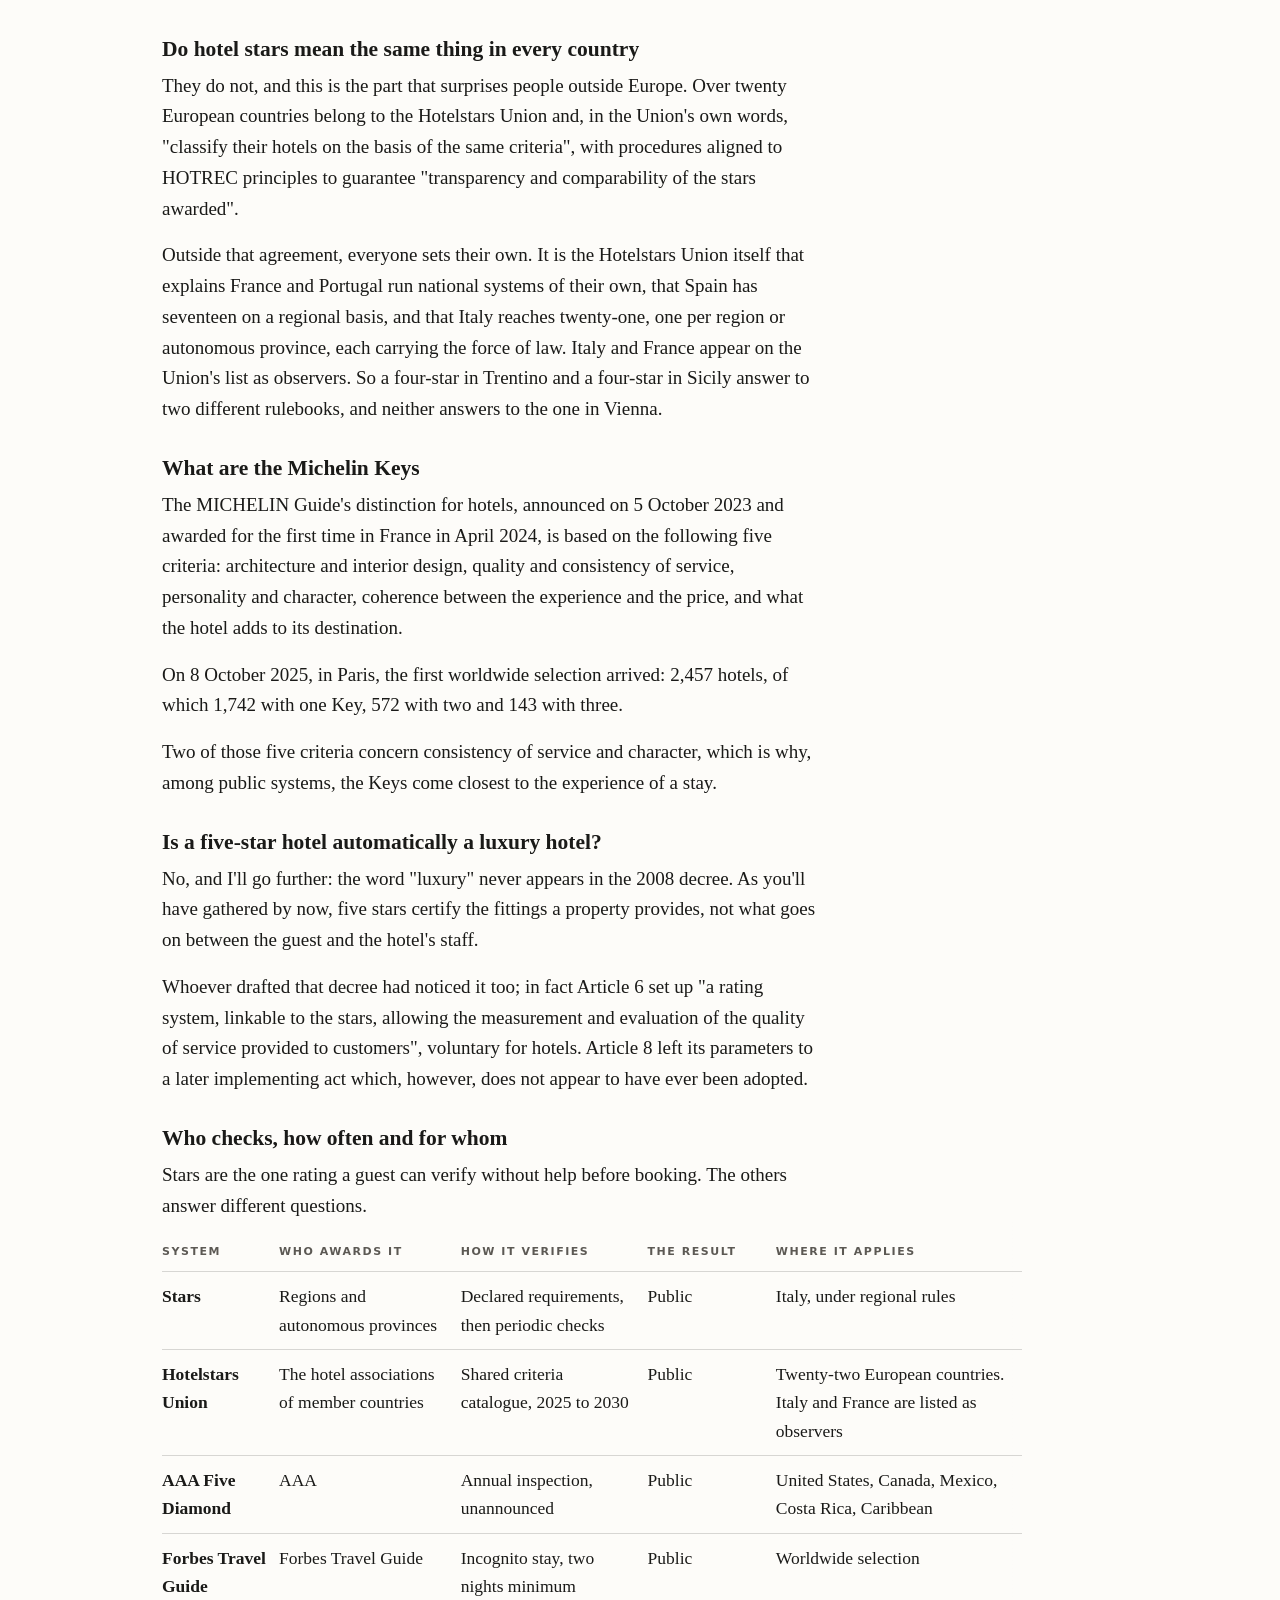
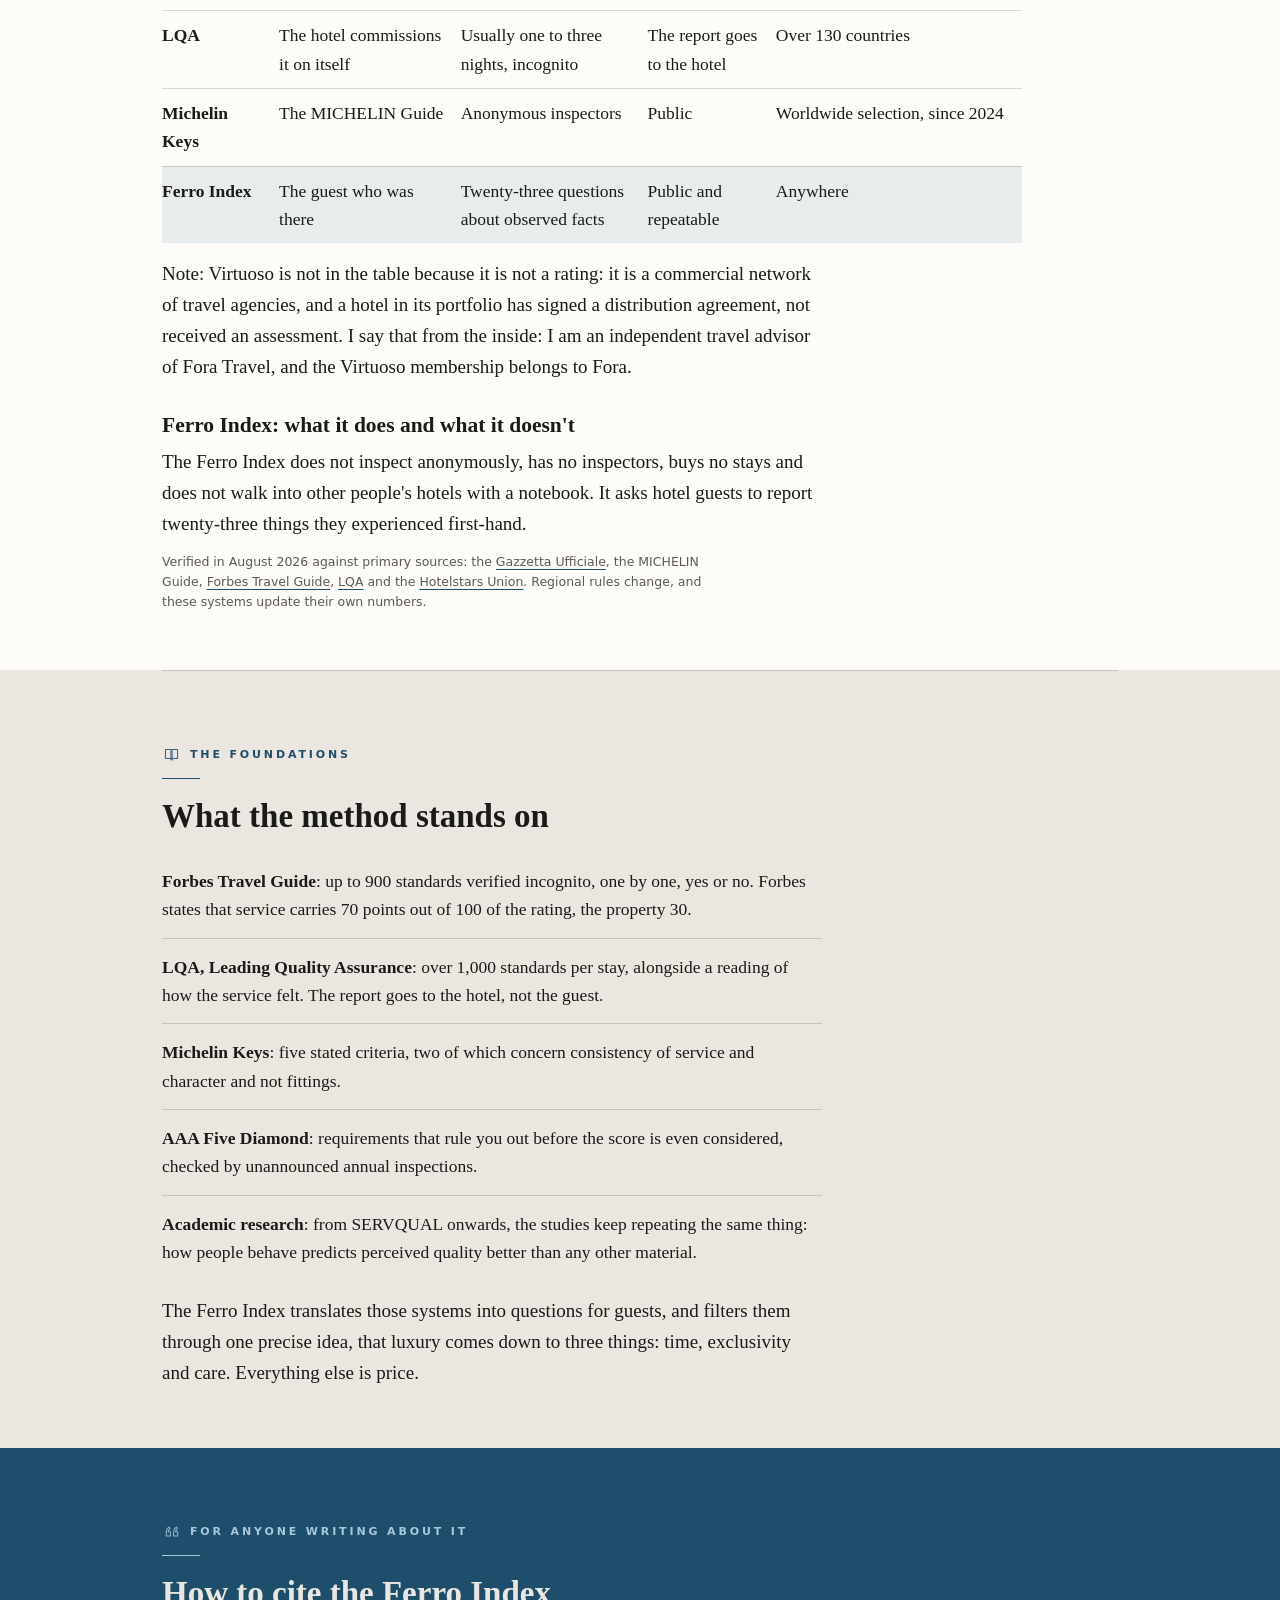
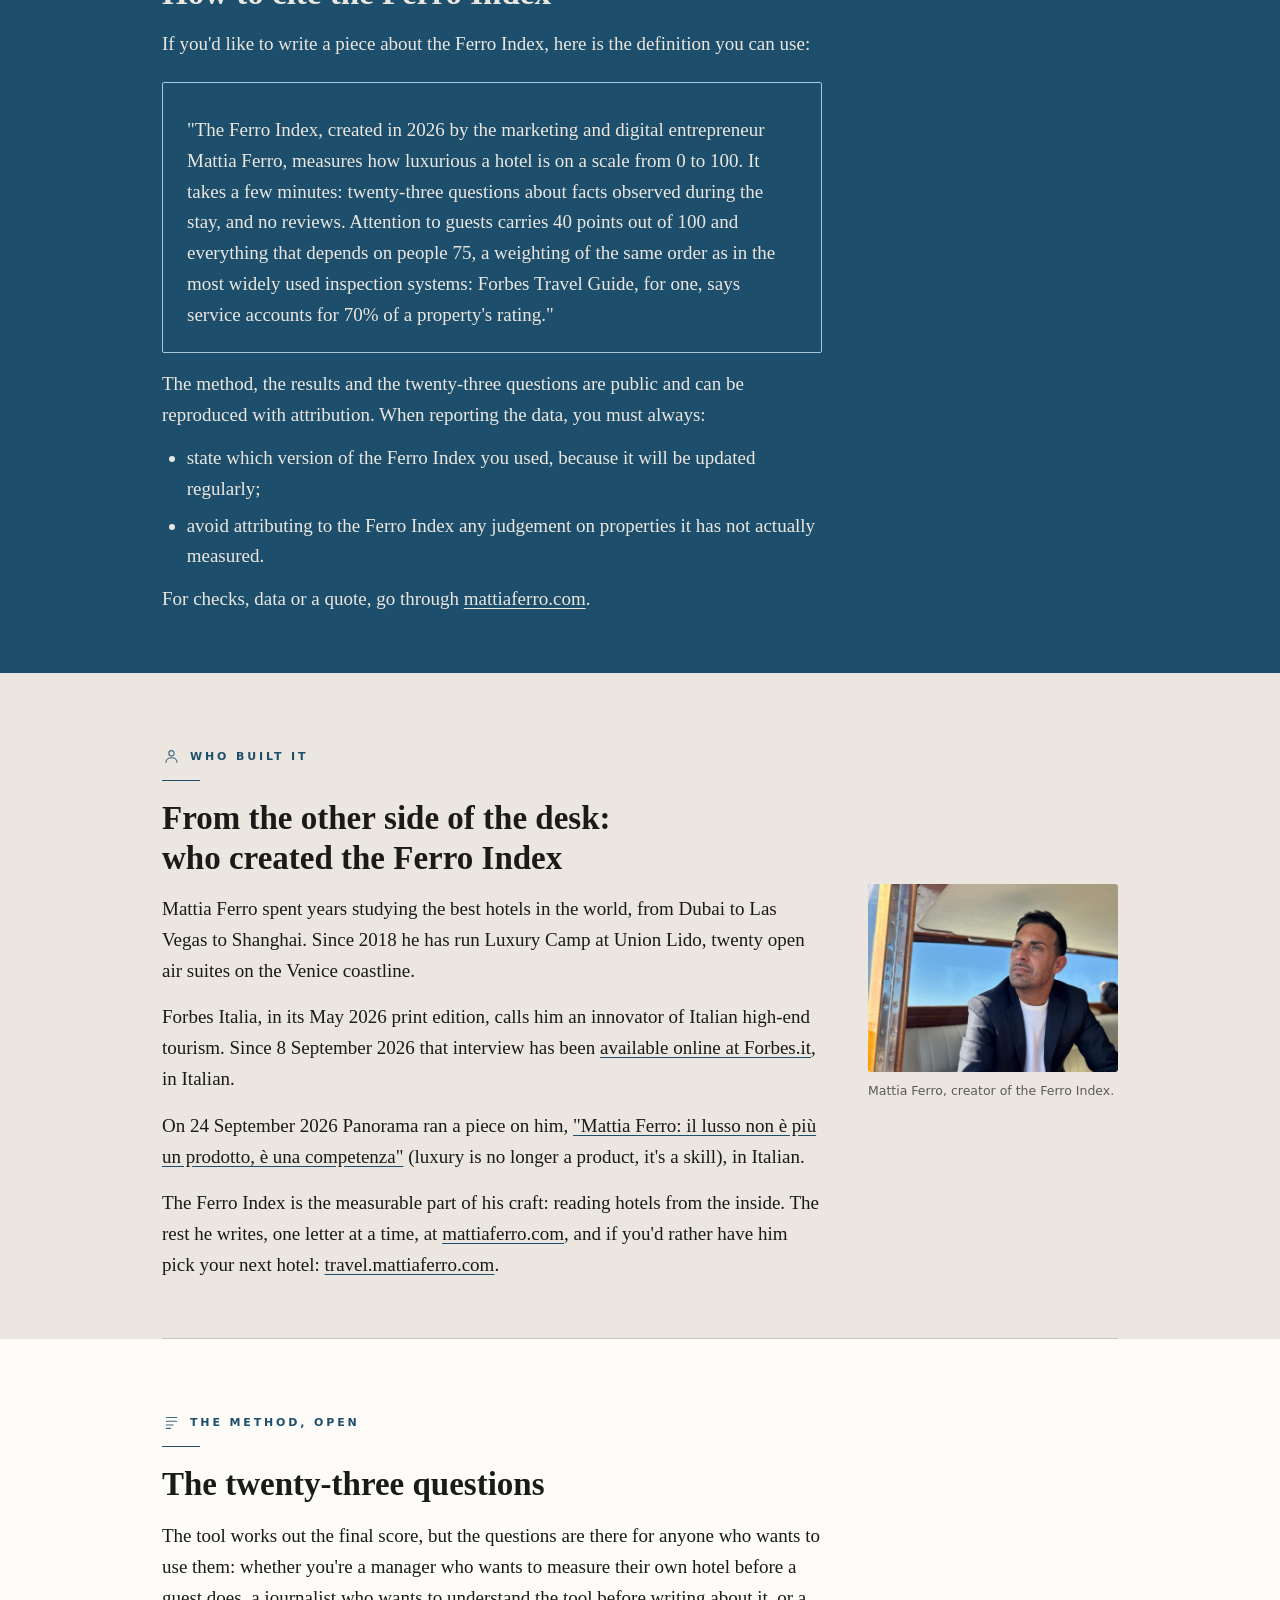
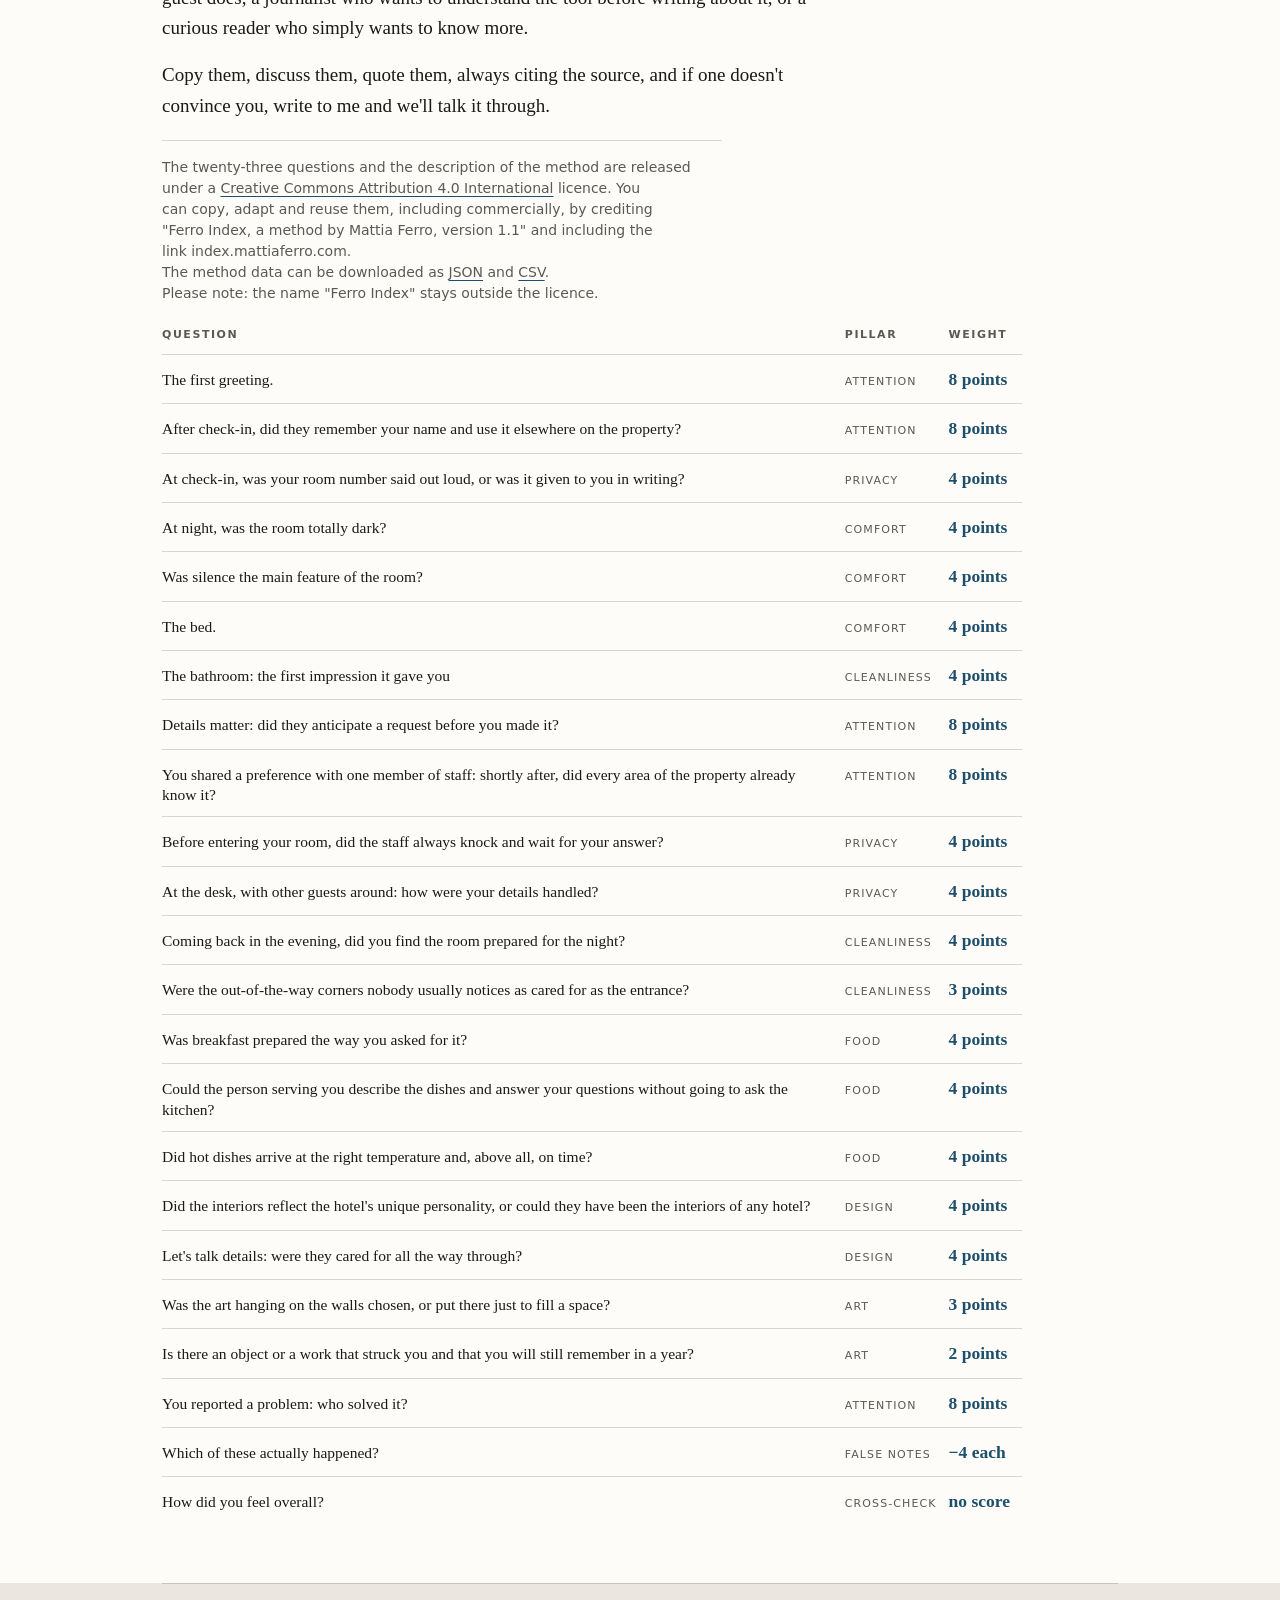
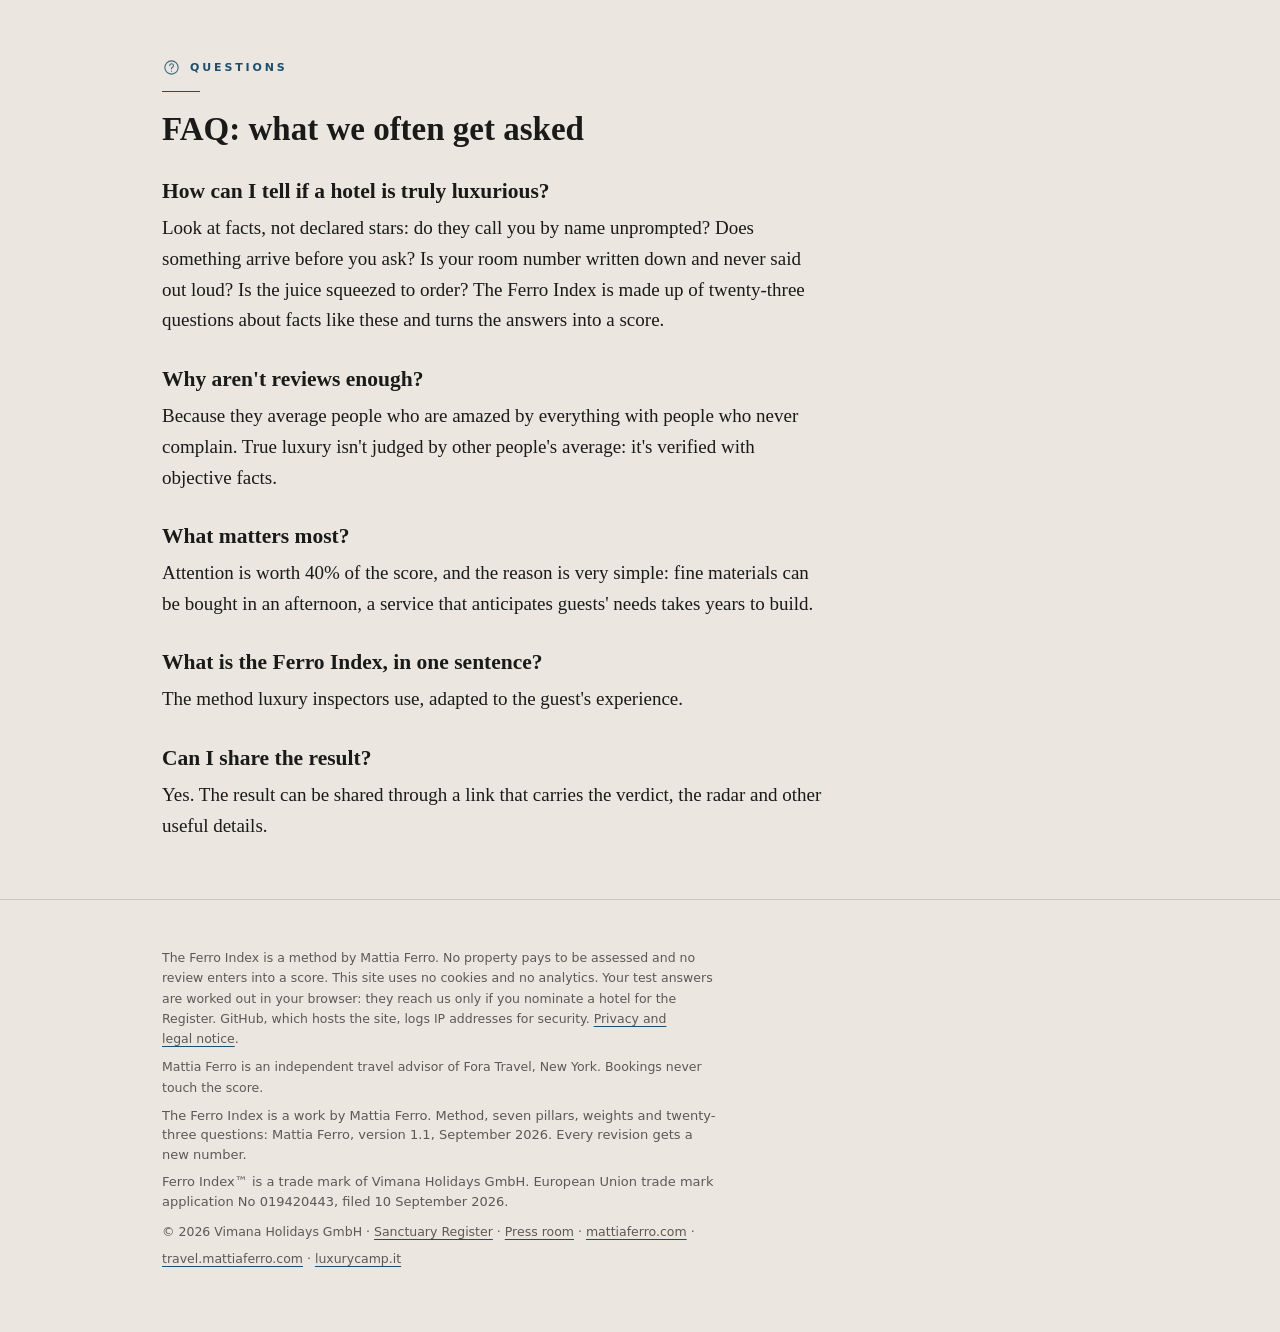
==== commit 2ebbeca0: "Home inglese: «truly luxury» diventa «truly luxurious» in cinque punti (titolo, dati strutturati, do" ====
--- a/en/index.html
+++ b/en/index.html
@@ -9,7 +9,7 @@
    il resto del codice esista. */
 try { if ('scrollRestoration' in history) history.scrollRestoration = 'manual'; } catch (e) {}
 </script>
-<title>Ferro Index: find out if a hotel is truly luxury</title>
+<title>Ferro Index: find out if a hotel is truly luxurious</title>
 <meta name="description" content="23 questions about observable facts, no reviews, a score from 0 to 100. The Ferro Index is Mattia Ferro's method for telling true luxury from the merely expensive. A few minutes, free.">
 <link rel="canonical" href="https://index.mattiaferro.com/en/">
 <link rel="alternate" hreflang="it" href="https://index.mattiaferro.com/">
@@ -40,7 +40,7 @@
       "@id": "https://index.mattiaferro.com/en/#app",
       "name": "Ferro Index",
       "url": "https://index.mattiaferro.com/en/",
-      "description": "A free tool that measures whether a hotel is truly luxury: 23 questions about facts a guest can observe, weighted the way luxury hospitality inspectors weight them, a 0-100 score with no reviews involved.",
+      "description": "A free tool that measures whether a hotel is truly luxurious: 23 questions about facts a guest can observe, weighted the way luxury hospitality inspectors weight them, a 0-100 score with no reviews involved.",
       "applicationCategory": "TravelApplication",
       "operatingSystem": "Web",
       "inLanguage": [
@@ -156,7 +156,7 @@
       "mainEntity": [
         {
           "@type": "Question",
-          "name": "How can I tell if a hotel is truly luxury?",
+          "name": "How can I tell if a hotel is truly luxurious?",
           "acceptedAnswer": {
             "@type": "Answer",
             "text": "Look at facts, not declared stars: do they call you by name unprompted? Does something arrive before you ask? Is your room number written down and never said out loud? Is the juice squeezed to order? The Ferro Index is made up of twenty-three questions about facts like these and turns the answers into a score."
@@ -288,7 +288,7 @@
   <section class="blocco chiara" id="inbreve">
     <div class="inbreve">
       <p class="occhiello"><svg class="sez-segno" viewBox="0 0 24 24" aria-hidden="true" fill="none" stroke="currentColor" stroke-width="1.35" stroke-linecap="round" stroke-linejoin="round"><circle cx="12" cy="12" r="8.4"/><path d="M12 8.2v.2M12 11.2v4.6"/></svg>In short</p>
-      <p>The Ferro Index measures whether a hotel is truly luxury, and it does so without relying on subjective reviews: 23 questions about facts observed during the stay and weighed by the standards professional inspectors use, with a 0-100 score split into four bands.</p>
+      <p>The Ferro Index measures whether a hotel is truly luxurious, and it does so without relying on subjective reviews: 23 questions about facts observed during the stay and weighed by the standards professional inspectors use, with a 0-100 score split into four bands.</p>
       <p>The attention paid to guests is worth 40 points out of 100 on its own. That is not a personal choice: Forbes Travel Guide states that service carries 70 points out of 100 of the rating.</p>
       <p>Conceived and built by Mattia Ferro, a marketing and digital entrepreneur whom Forbes Italia called an innovator of Italian high-end tourism.</p>
     </div>
@@ -532,7 +532,7 @@
     <hr class="filetto">
     <h2>FAQ: what we often get asked</h2>
 
-    <h3>How can I tell if a&nbsp;hotel is truly luxury?</h3>
+    <h3>How can I tell if a&nbsp;hotel is truly luxurious?</h3>
     <p>Look at facts, not declared stars: do they call you by name unprompted? Does something arrive before you ask? Is your room number written down and never said out loud? Is the juice squeezed to order? The Ferro Index is made up of twenty-three questions about facts like these and turns the answers into a score.</p>
 
     <h3>Why aren't reviews enough?</h3>
